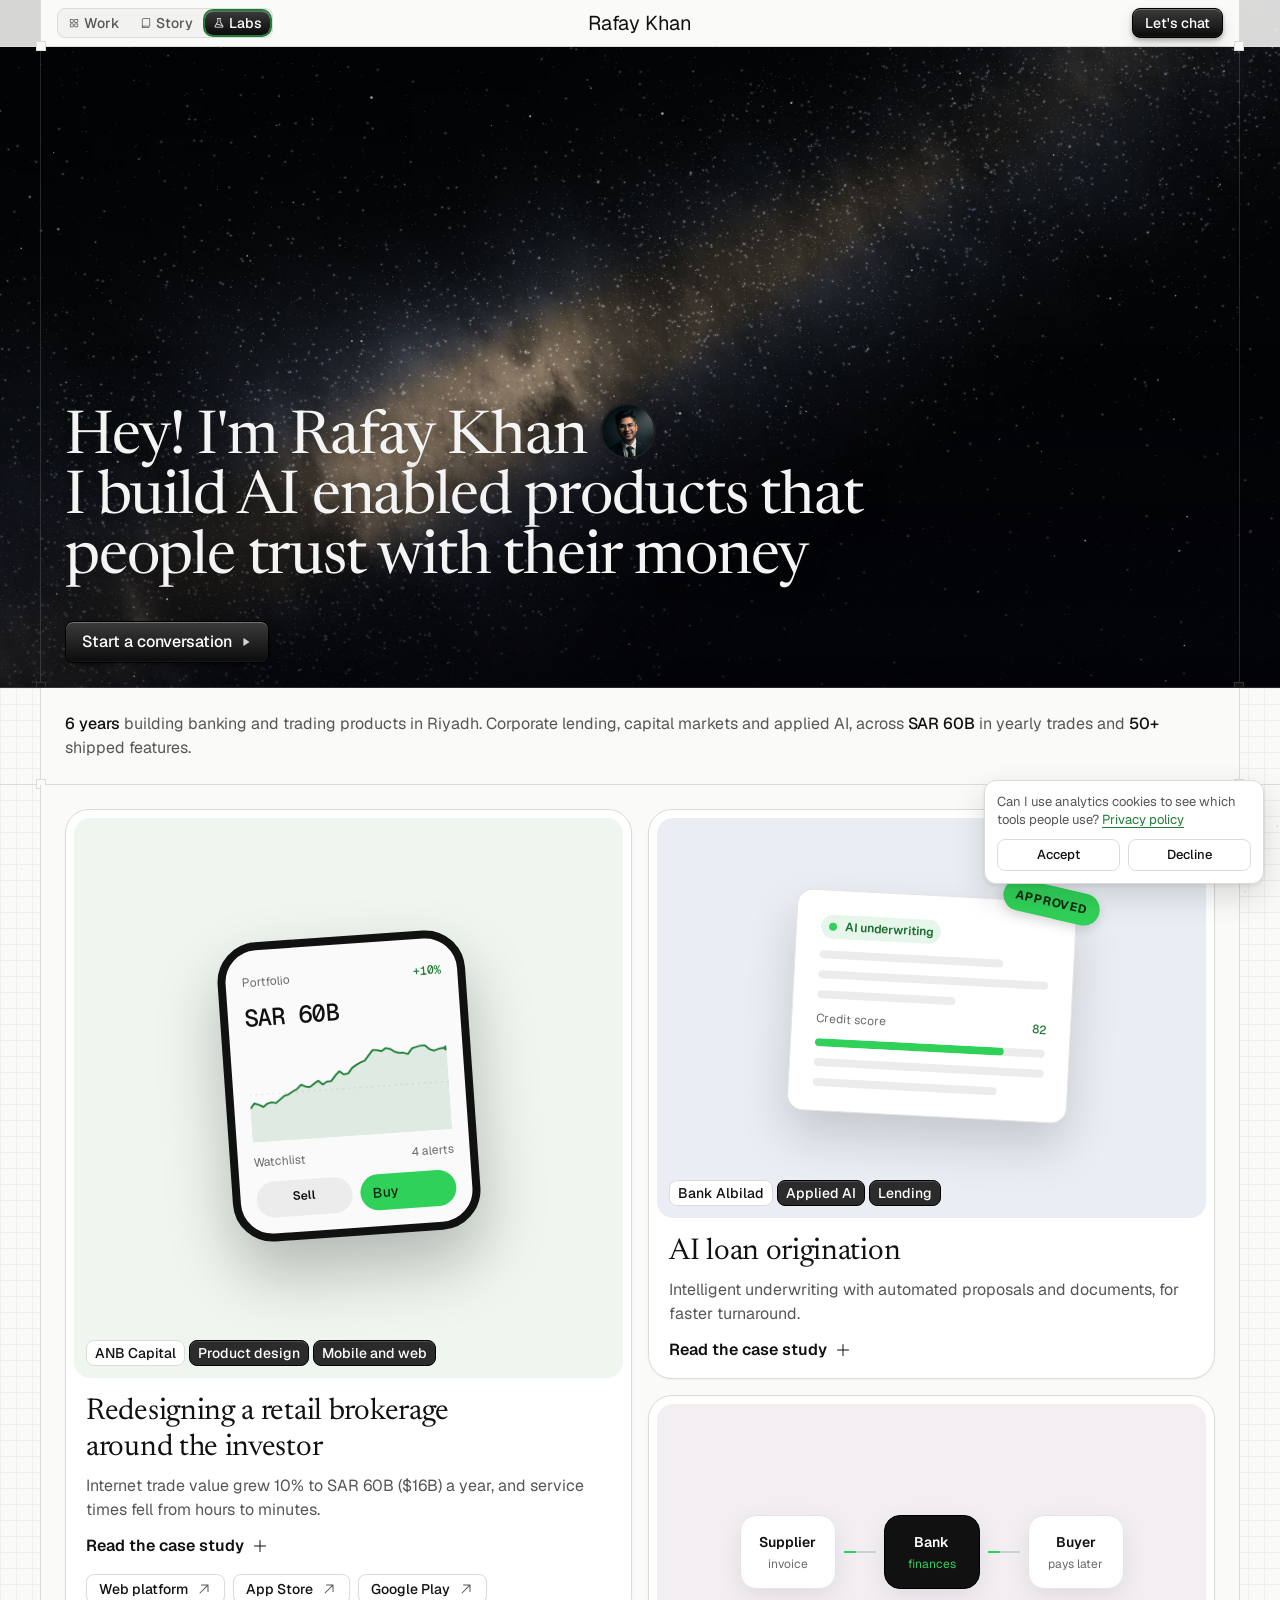
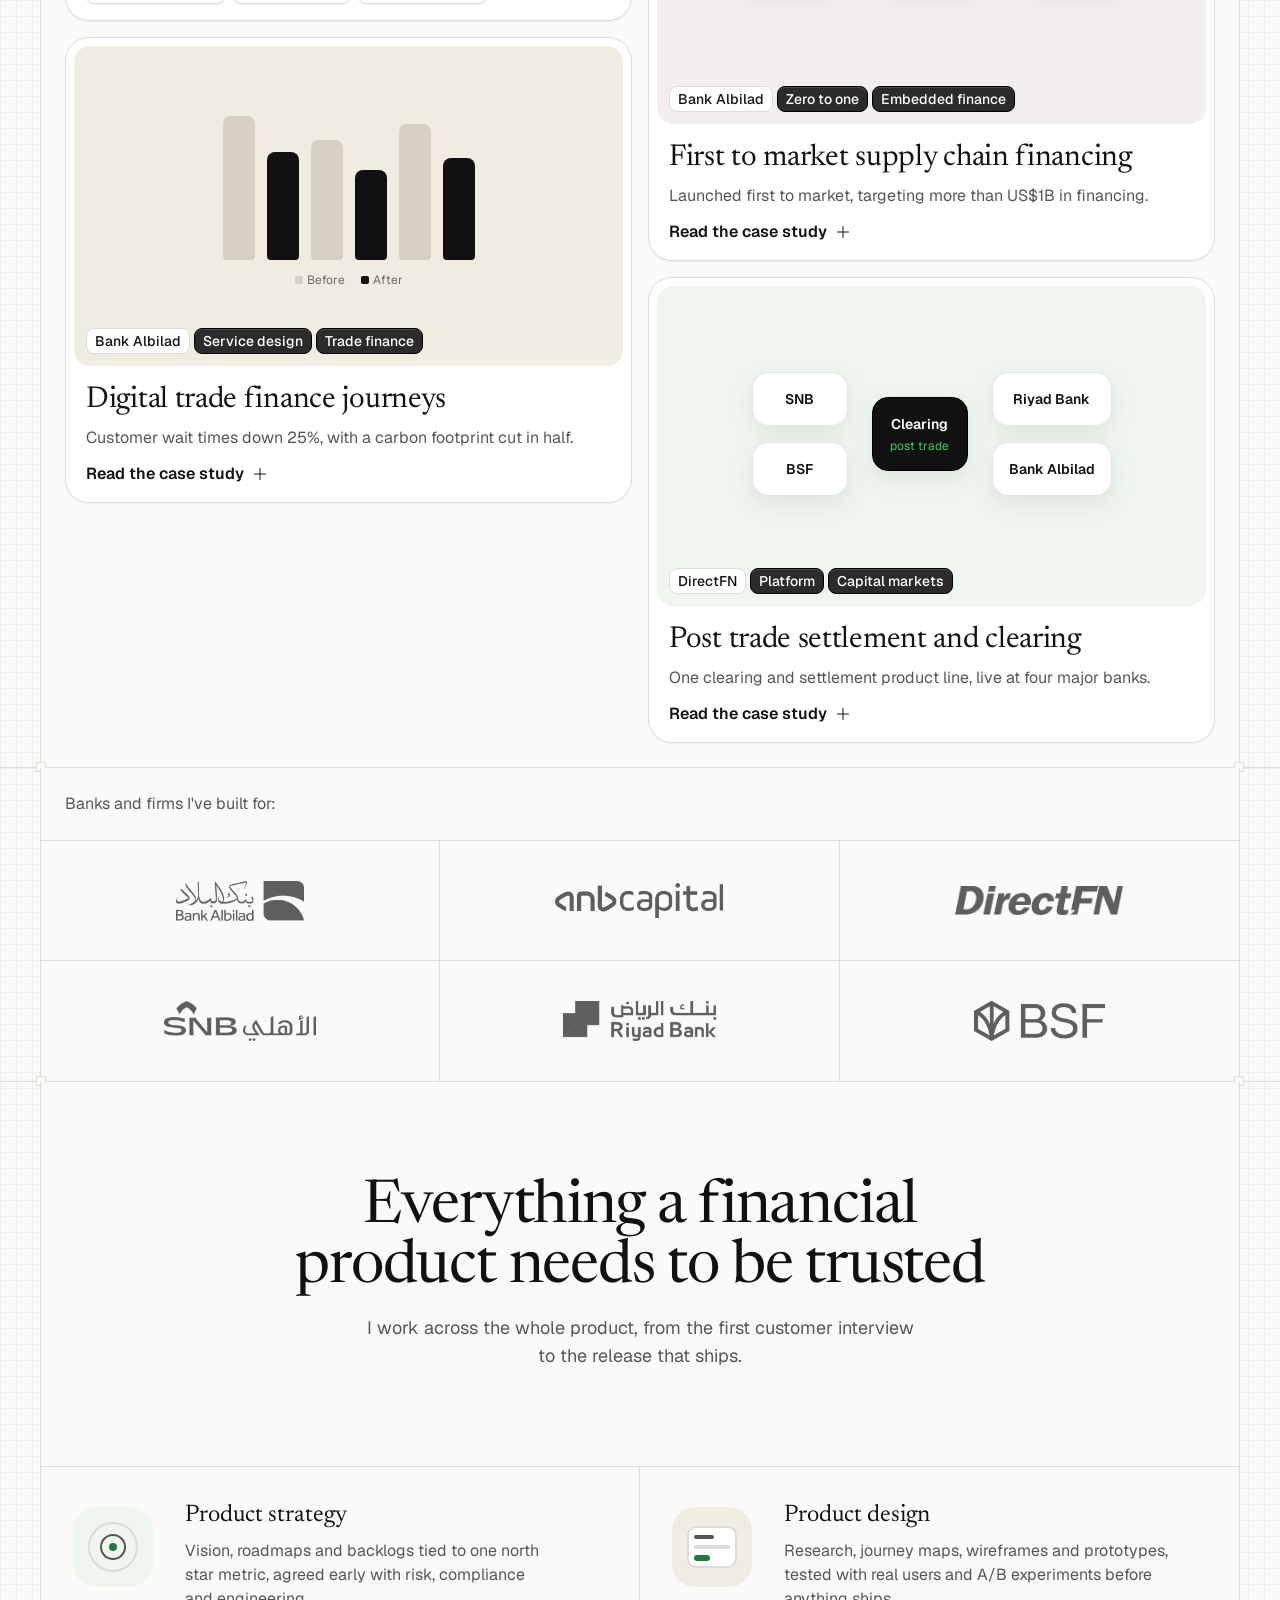
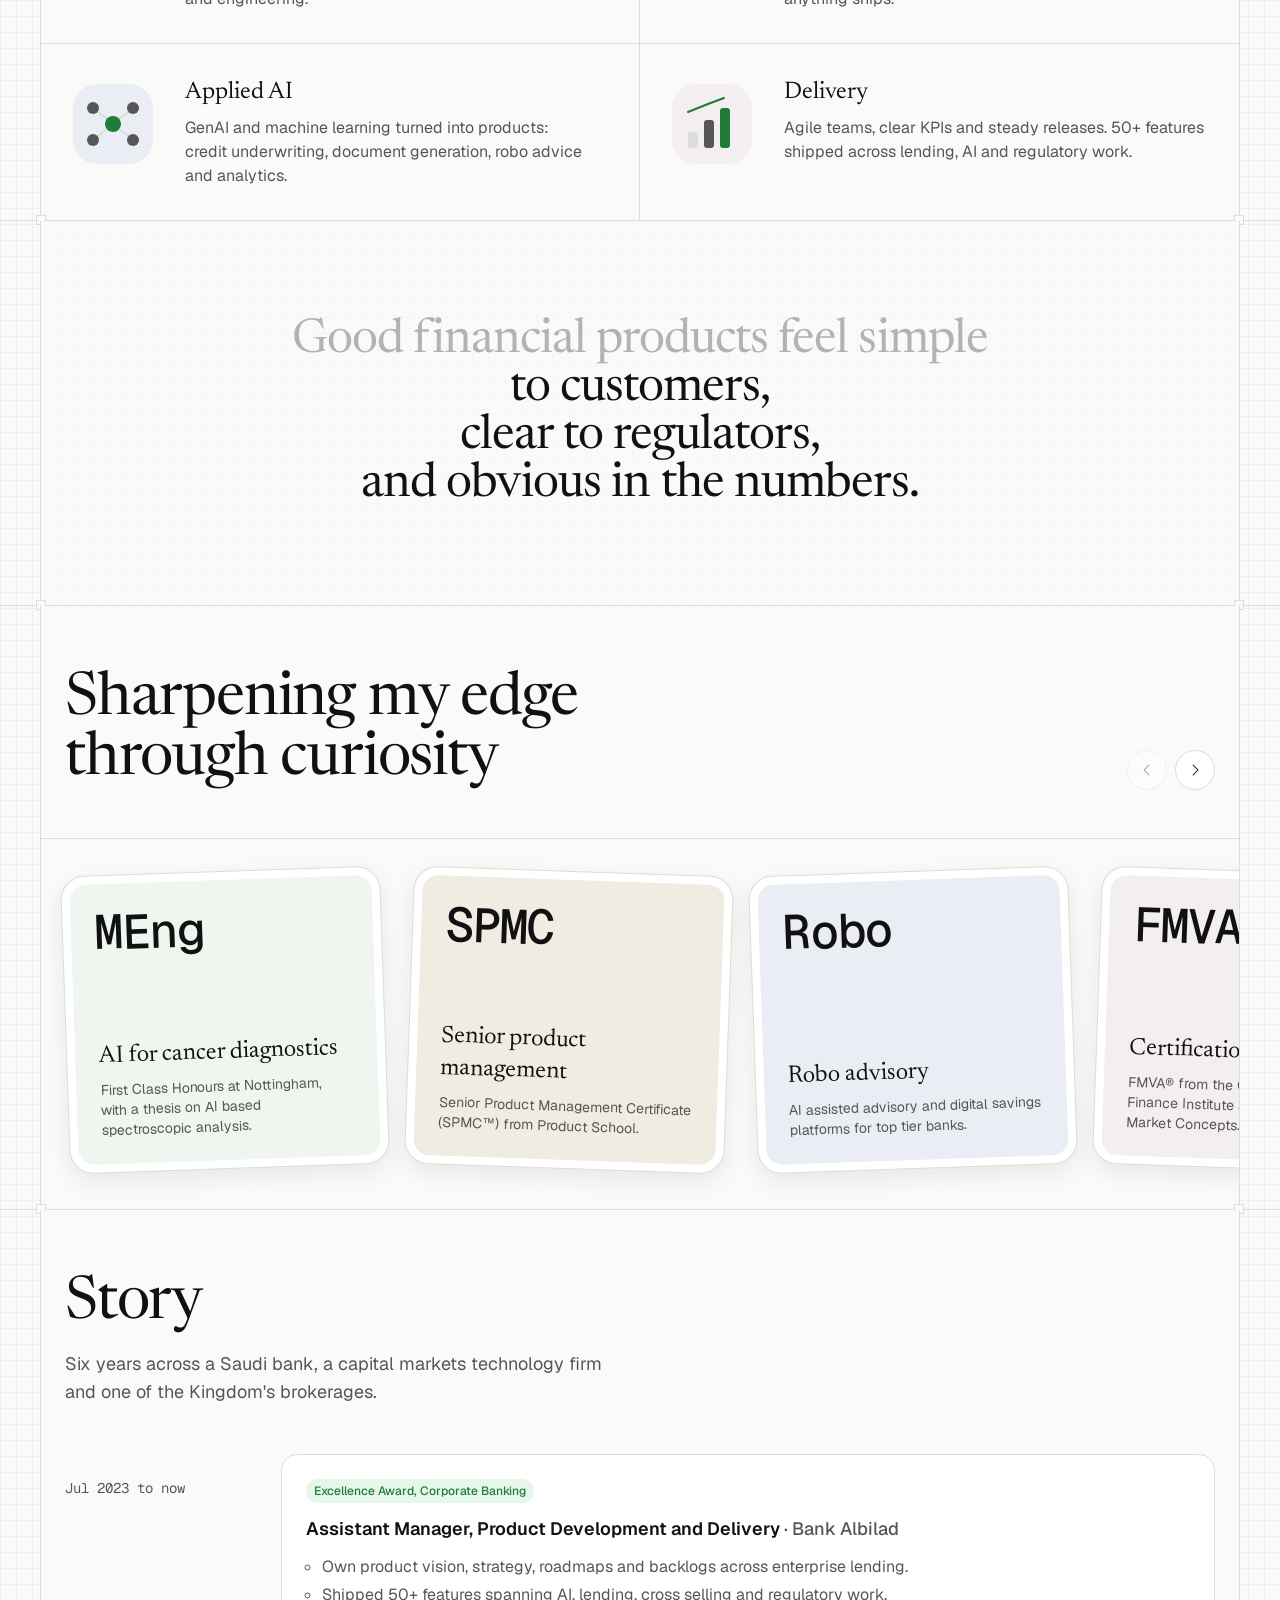
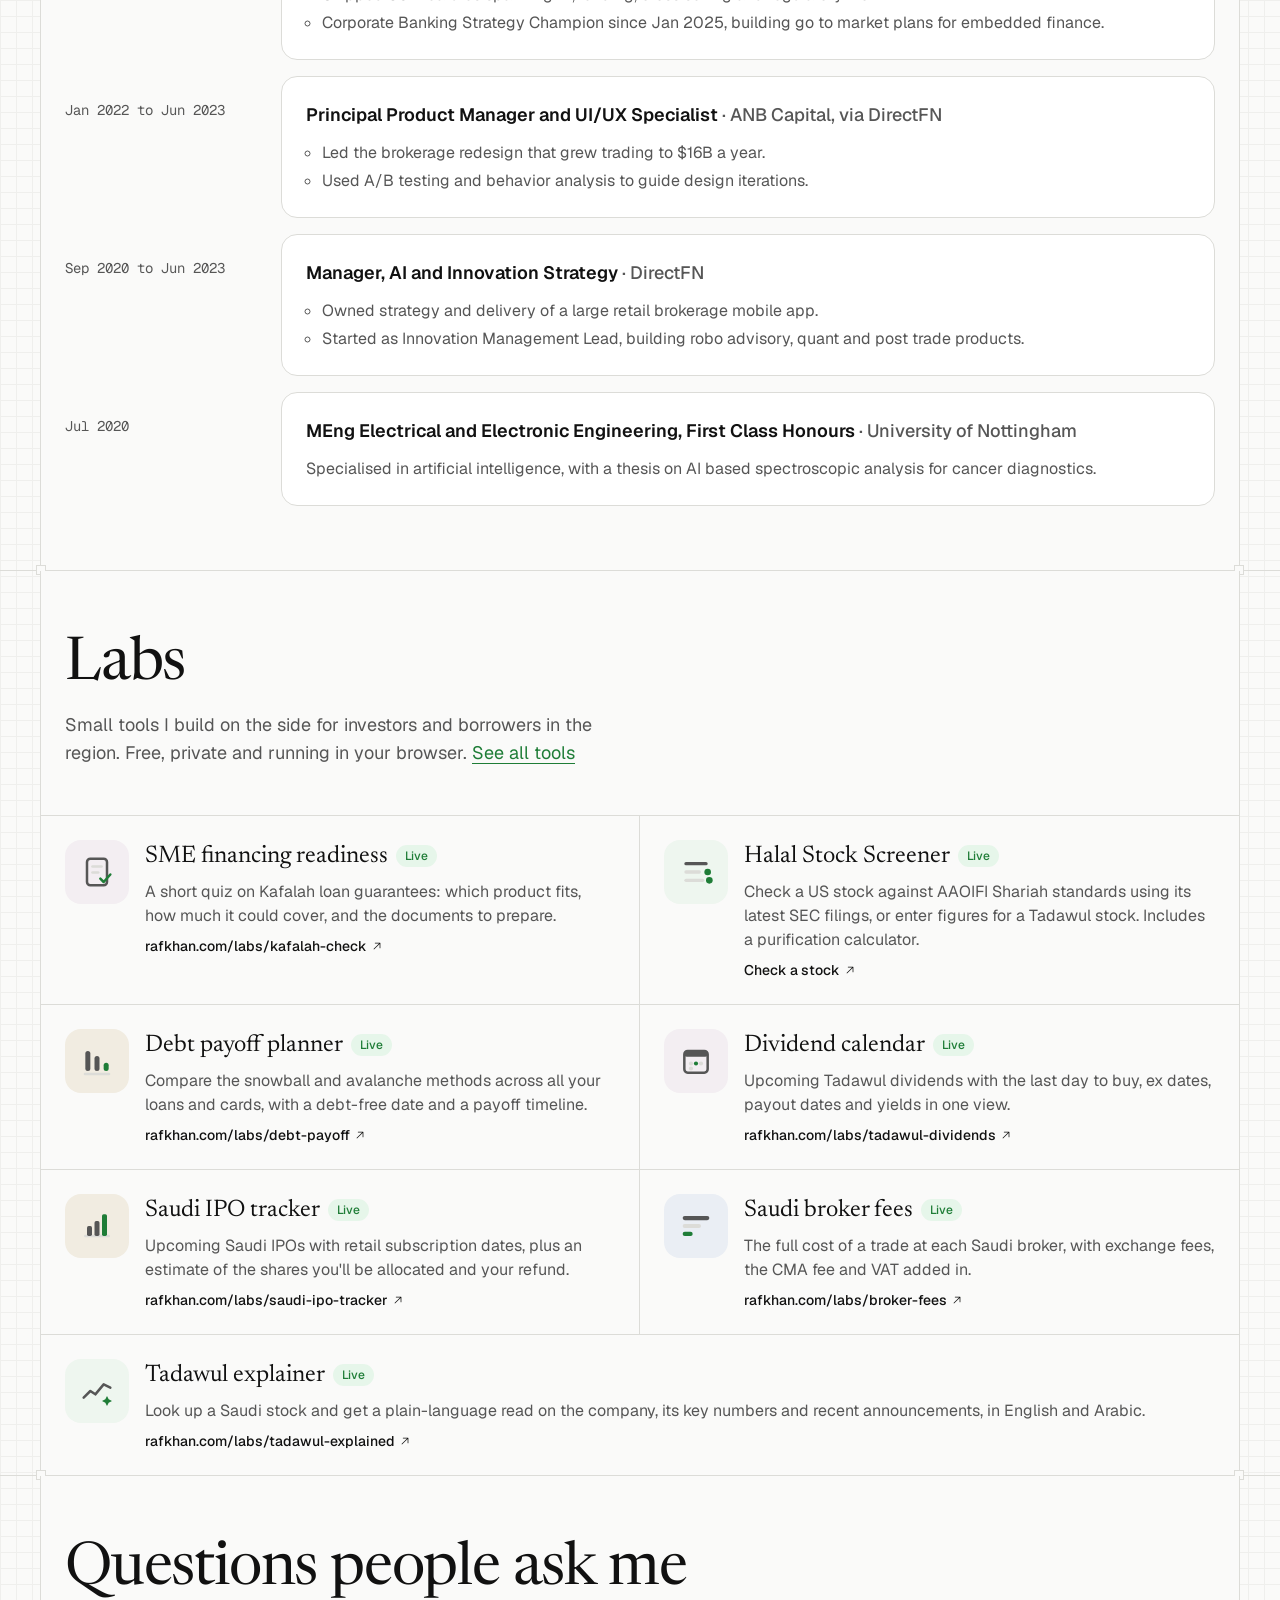
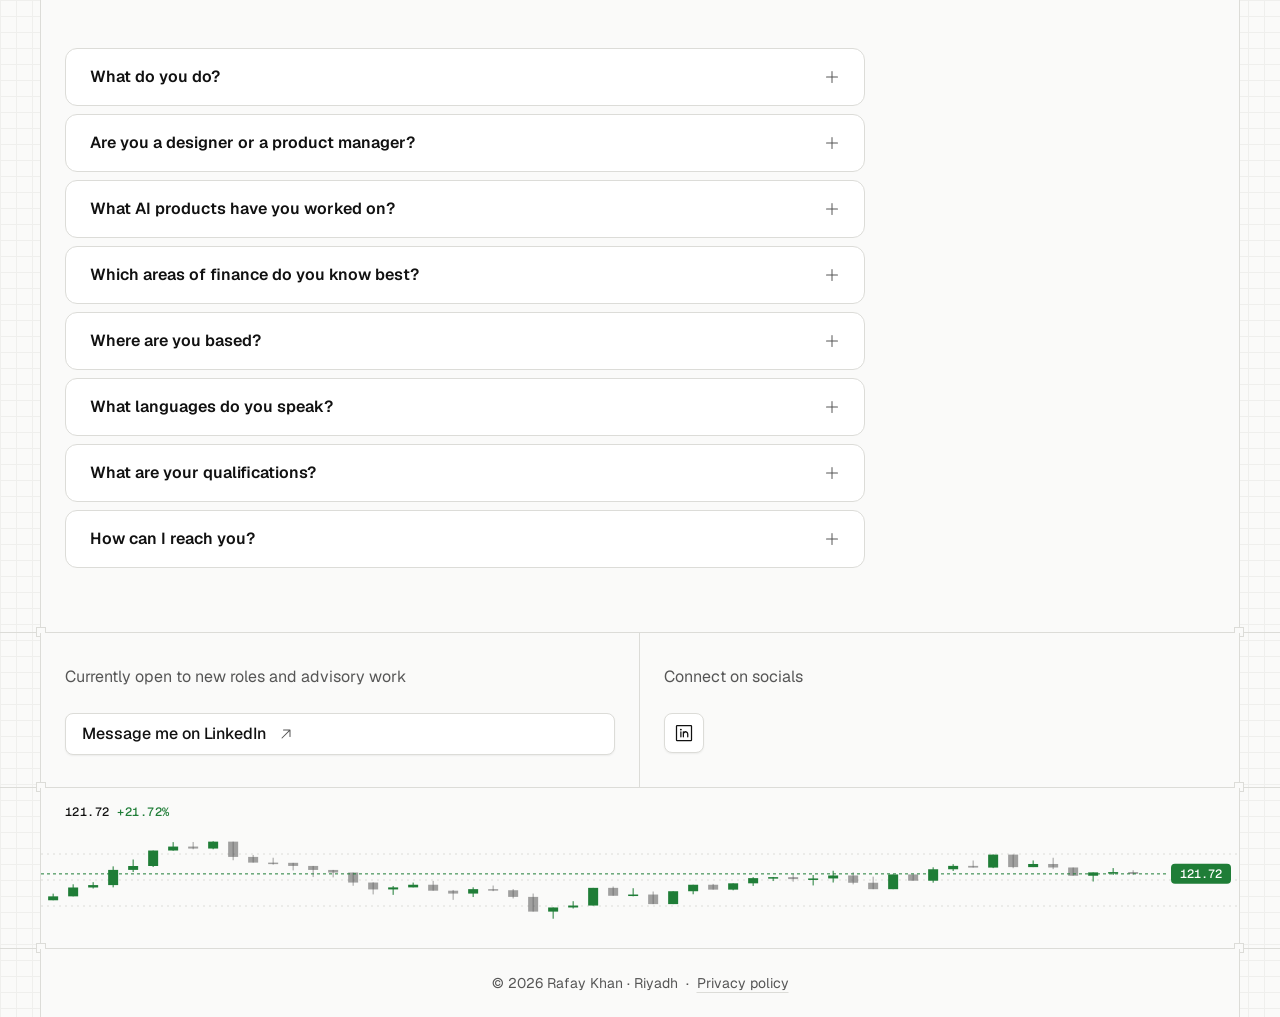
==== index.html @ ad123c24 "Use a Milky Way sky without Earth for the hero Rafay preferred the galaxy on its own. The headline g" ====
<!doctype html>
<html lang="en">
<head>
<meta charset="utf-8">
<meta name="viewport" content="width=device-width, initial-scale=1">
<meta http-equiv="Content-Security-Policy" content="default-src 'self'; script-src 'self' 'unsafe-inline' https://www.googletagmanager.com; style-src 'self' 'unsafe-inline'; font-src 'self'; img-src 'self' data: https://*.google-analytics.com https://*.googletagmanager.com https://*.g.doubleclick.net https://*.google.com; connect-src 'self' https://*.google-analytics.com https://*.analytics.google.com https://*.googletagmanager.com https://*.g.doubleclick.net https://*.google.com; object-src 'none'; base-uri 'self'; form-action 'self'; upgrade-insecure-requests">
<meta name="referrer" content="strict-origin-when-cross-origin">
<title>Rafay Khan · Product design and AI for finance</title>
<link rel="canonical" href="https://rafkhan.com/">
<meta name="description" content="Rafay Khan is a product designer and product manager in Riyadh who designs and ships AI products for banking and capital markets.">
<meta property="og:type" content="website">
<meta property="og:site_name" content="Rafay Khan">
<meta property="og:locale" content="en_US">
<meta property="og:title" content="Rafay Khan · Product design and AI for finance">
<meta property="og:description" content="Product designer and product manager for banking and capital markets. Led the redesign behind SAR 60B ($16B) in yearly trades.">
<meta property="og:url" content="https://rafkhan.com/">
<meta property="og:image" content="https://rafkhan.com/og/home.png">
<meta property="og:image:width" content="1200">
<meta property="og:image:height" content="630">
<meta property="og:image:alt" content="Rafay Khan, product design and AI for finance">
<meta name="twitter:card" content="summary_large_image">
<link rel="preload" href="/fonts/geist-latin.woff2" as="font" type="font/woff2" crossorigin>
<link rel="stylesheet" href="/fonts/fonts.css">
<script type="application/ld+json">
{"@context":"https://schema.org","@graph":[
{"@type":"WebSite","@id":"https://rafkhan.com/#site","name":"Rafay Khan","url":"https://rafkhan.com/","inLanguage":"en","publisher":{"@id":"https://rafkhan.com/#me"}},
{"@type":"Person","@id":"https://rafkhan.com/#me","name":"Rafay Khan","jobTitle":"Product designer and product manager","url":"https://rafkhan.com/","image":"https://rafkhan.com/rafay.jpg","address":{"@type":"PostalAddress","addressLocality":"Riyadh","addressCountry":"SA"},"alumniOf":"University of Nottingham","worksFor":"Bank Albilad","sameAs":["https://www.linkedin.com/in/rafekhan"],"knowsLanguage":["English","Arabic","Urdu"]},
{"@type":"FAQPage","mainEntity":[
{"@type":"Question","name":"What do you do?","acceptedAnswer":{"@type":"Answer","text":"I design and manage digital products for banks and capital market firms, from customer research and journey design through roadmaps, delivery and launch."}},
{"@type":"Question","name":"Are you a designer or a product manager?","acceptedAnswer":{"@type":"Answer","text":"Both. At ANB Capital I was Principal Product Manager and UI/UX Specialist on the same platform. At Bank Albilad I own product vision, roadmaps and backlogs for enterprise lending."}},
{"@type":"Question","name":"What AI products have you worked on?","acceptedAnswer":{"@type":"Answer","text":"AI assisted credit underwriting with automated proposal and document generation at Bank Albilad, and robo advisory and digital savings platforms at DirectFN. My MEng specialised in artificial intelligence."}},
{"@type":"Question","name":"Which areas of finance do you know best?","acceptedAnswer":{"@type":"Answer","text":"Digital brokerage and trading, SME and corporate lending, trade finance, supply chain finance, wealth management and post trade settlement."}},
{"@type":"Question","name":"Where are you based?","acceptedAnswer":{"@type":"Answer","text":"Riyadh, Saudi Arabia."}},
{"@type":"Question","name":"What languages do you speak?","acceptedAnswer":{"@type":"Answer","text":"English, Arabic and Urdu."}},
{"@type":"Question","name":"What are your qualifications?","acceptedAnswer":{"@type":"Answer","text":"An MEng in Electrical and Electronic Engineering with First Class Honours from the University of Nottingham, plus FMVA, SPMC and Bloomberg Market Concepts certifications."}},
{"@type":"Question","name":"How can I reach you?","acceptedAnswer":{"@type":"Answer","text":"Send me a message on LinkedIn at linkedin.com/in/rafekhan."}}
]}]}
</script>
<style>
/* Fallback sized like Geist so text does not reflow when the web font arrives. */
@font-face { font-family: "Geist Fallback"; src: local("Arial"), local("Liberation Sans"), local("Helvetica"); size-adjust: 102.6%; }
/* Layout: drafting board portfolio. Grid paper ground, one framed 1200px column ruled into bands with corner ticks, serif display over a sans body, glossy black controls, image first work cards with pill tags. */
:root {
  --bg: #fafaf9;
  --paper-line: #efefed;
  --paper-in: #f5f5f3;
  --surface: #ffffff;
  --raised: #f2f2f0;
  --ink: #111111;
  --muted: #565656;
  --line: #dcdcd8;
  --accent: #1f7d37;
  --accent-soft: #e6f6ea;
  --glow: rgba(48, 209, 88, 0.42);
  --tint-a: #eef6ef; --tint-b: #f1ece1; --tint-c: #eaeef4; --tint-d: #f3eef2;
  --serif: "Newsreader", "Iowan Old Style", Georgia, serif;
  --font: "Geist", "Geist Fallback", ui-sans-serif, system-ui, "Segoe UI", sans-serif;
  --mono: "Geist Mono", ui-monospace, "SFMono-Regular", Menlo, monospace;
  --ease: cubic-bezier(0.22, 1, 0.36, 1);
  --frame: 1200px;
}
@media (prefers-color-scheme: dark) {
  :root:not([data-theme="light"]) {
    --bg: #131313; --paper-line: #1c1c1c; --paper-in: #171717; --surface: #1f1f1f; --raised: #272727; --ink: #f4f4f4; --muted: #a3a3a3; --line: #313131;
    --accent: #30d158; --accent-soft: #1d2a20; --glow: rgba(48, 209, 88, 0.22);
    --tint-a: #1b231d; --tint-b: #24211b; --tint-c: #1c2027; --tint-d: #241e23; color-scheme: dark;
  }
}
:root[data-theme="dark"] {
  --bg: #131313; --paper-line: #1c1c1c; --paper-in: #171717; --surface: #1f1f1f; --raised: #272727; --ink: #f4f4f4; --muted: #a3a3a3; --line: #313131;
  --accent: #30d158; --accent-soft: #1d2a20; --glow: rgba(48, 209, 88, 0.22);
  --tint-a: #1b231d; --tint-b: #24211b; --tint-c: #1c2027; --tint-d: #241e23; color-scheme: dark;
}
* { box-sizing: border-box; }
.vh { position: absolute; width: 1px; height: 1px; margin: -1px; padding: 0; overflow: hidden; clip: rect(0 0 0 0); white-space: nowrap; border: 0; }
html { scroll-padding-top: 64px; }
body { background-color: var(--bg); background-image: linear-gradient(var(--paper-line) 1px, transparent 1px), linear-gradient(90deg, var(--paper-line) 1px, transparent 1px); background-size: 16px 16px;
  color: var(--ink); font: 400 16px/24px var(--font); -webkit-font-smoothing: antialiased; }
body::before { content: ""; position: fixed; inset: 0 0 auto; height: env(safe-area-inset-top, 0px); z-index: 30; background: var(--bg); }
h1, h2, h3 { text-wrap: balance; }
p, li, dd { text-wrap: pretty; }
a { color: var(--accent); text-underline-offset: 4px; }
:focus-visible { outline: 2px solid var(--accent); outline-offset: 2px; border-radius: 8px; }
.skip { position: absolute; left: 16px; top: 16px; z-index: 50; padding: 8px 12px; border-radius: 8px; background: var(--ink); color: var(--bg); font-weight: 600; transform: translateY(-200%); }
.skip:focus { transform: none; }
.ico { width: 16px; height: 16px; flex: none; }
#space { position: fixed; inset: 0; width: 100%; height: 100%; z-index: 0; pointer-events: none; }
main, footer, .bar { position: relative; z-index: 1; }
html.lenis, html.lenis body { height: auto; }
.lenis.lenis-smooth { scroll-behavior: auto !important; }

/* the framed column: every band is ruled full width, the column has side rules and corner ticks */
.band { border-bottom: 1px solid var(--line); }
.col { max-width: var(--frame); margin: 0 auto; border-left: 1px solid var(--line); border-right: 1px solid var(--line); position: relative; z-index: 1; background-color: var(--bg); }
.paper { background-image: linear-gradient(var(--paper-in) 1px, transparent 1px), linear-gradient(90deg, var(--paper-in) 1px, transparent 1px); background-size: 16px 16px; }
.hero .col { background-color: transparent; }
.band > .col::before, .band > .col::after { content: ""; position: absolute; bottom: -5px; width: 8px; height: 8px; border: 1px solid var(--line); background: var(--bg); z-index: 2; }
.band > .col::before { left: -5px; } .band > .col::after { right: -5px; }
.pad { padding: 24px; }
@media (max-width: 1232px) { .col { margin: 0 16px; } }
@media (max-width: 480px) { .col { margin: 0 8px; } .pad { padding: 16px; } }

/* glossy controls */
.gloss { display: inline-flex; align-items: center; gap: 8px; padding: 8px 16px; border-radius: 8px; font: 500 16px/24px var(--font); color: #ffffff; text-decoration: none; cursor: pointer;
  background: linear-gradient(#3b3b3b, #0b0b0b); border: 1px solid #000000;
  box-shadow: inset 0 1px 0 rgba(255,255,255,0.28), inset 0 -1px 0 rgba(255,255,255,0.06), 0 2px 4px rgba(0,0,0,0.28), 0 8px 16px rgba(0,0,0,0.12);
  transition: transform 300ms var(--ease), box-shadow 300ms var(--ease); }
.gloss:hover { transform: translateY(-2px); box-shadow: inset 0 1px 0 rgba(255,255,255,0.32), 0 4px 8px rgba(0,0,0,0.3), 0 12px 24px rgba(0,0,0,0.16); }
.gloss:active { transform: scale(0.98); }
.gloss.sm { padding: 4px 12px; font-size: 14px; line-height: 20px; }
.gloss .ico { width: 12px; height: 12px; opacity: 0.8; }
.chipbtn { display: inline-flex; align-items: center; gap: 12px; padding: 8px 16px; border-radius: 8px; border: 1px solid var(--line); background: var(--surface); color: var(--ink); text-decoration: none; font: 500 16px/24px var(--font);
  box-shadow: 0 1px 2px rgba(0,0,0,0.06); transition: transform 300ms var(--ease), border-color 300ms var(--ease); }
.chipbtn:hover { transform: translateY(-2px); border-color: var(--muted); }
.chipbtn .ico { color: var(--muted); }

/* top bar */
.bar { position: sticky; top: env(safe-area-inset-top, 0px); z-index: 20; background: color-mix(in srgb, var(--bg) 86%, transparent); backdrop-filter: blur(12px); -webkit-backdrop-filter: blur(12px); }
.bar .col { display: grid; grid-template-columns: 1fr auto 1fr; align-items: center; gap: 16px; padding: 8px 16px; }
.seg { display: inline-flex; gap: 4px; padding: 2px; border-radius: 8px; border: 1px solid var(--line); background: var(--raised); justify-self: start; }
.seg a { display: inline-flex; align-items: center; gap: 4px; padding: 2px 8px; border-radius: 8px; font: 500 14px/20px var(--font); color: var(--muted); text-decoration: none; transition: color 300ms var(--ease); }
.seg a:hover { color: var(--ink); }
.seg a[aria-current="true"] { color: #ffffff; background: linear-gradient(#3b3b3b, #0b0b0b); box-shadow: 0 0 0 2px var(--accent), inset 0 1px 0 rgba(255,255,255,0.25); }
.seg .ico { width: 12px; height: 12px; }
.brand { font: 400 20px/28px var(--font); color: var(--ink); text-decoration: none; letter-spacing: -0.01em; white-space: nowrap; }
.bar .gloss { justify-self: end; }
@media (max-width: 480px) { .seg .ico { display: none; } .seg a { padding: 2px 6px; } .bar .brand { display: none; } .bar .col { grid-template-columns: 1fr auto; } }
@media (max-width: 560px) { .brand { font-size: 16px; line-height: 24px; } .bar .col { gap: 8px; padding: 8px; } }

/* hero */
.hero { overflow: hidden; }
.hero .col { min-height: 640px; display: flex; flex-direction: column; justify-content: flex-end; gap: 32px; padding: 24px 24px 24px; }
/* space hero: a Milky Way night sky behind the hero in both themes; the sparkling stars sit over it */
.sky { position: absolute; top: 0; left: 0; right: 0; height: var(--sky-h, 720px); z-index: 0; pointer-events: none; overflow: hidden; background: #03040a; }
.sky .layer { position: absolute; inset: 0; will-change: transform; }
.sky .img { position: absolute; inset: 0; width: 100%; height: 100%; max-width: none; object-fit: cover; object-position: center; }
.sky::after { content: ""; position: absolute; left: 0; right: 0; bottom: 0; height: 50%; background: linear-gradient(rgba(3,4,10,0), rgba(3,4,10,0.55)); }
.hero { --ink: #f4f4f4; --muted: #a3a3a3; --line: rgba(255,255,255,0.14); --surface: #1f1f1f; --bg: #131313; color-scheme: dark; }
.hello { margin: 0; max-width: 820px; text-shadow: 0 2px 24px rgba(0,0,0,0.55); font: 400 60px/1 var(--serif); letter-spacing: -0.02em; color: var(--ink); position: relative; }
.hello img { display: inline-block; width: 56px; height: 56px; border-radius: 9999px; object-fit: cover; vertical-align: -6px; border: 2px solid var(--surface); box-shadow: 0 2px 8px rgba(0,0,0,0.2); transform: rotate(-6deg); transition: transform 500ms var(--ease); }
.hello img:hover { transform: rotate(0deg) scale(1.1); }
.hero .gloss { align-self: flex-start; position: relative; }
@media (max-width: 860px) { .hero .col { min-height: 560px; } .hello { font-size: 48px; } .hello img { width: 44px; height: 44px; } }
.cred { margin: 0; color: var(--muted); }
.cred b { color: var(--ink); font-weight: 500; }

/* work: two column masonry of framed cards */
.masonry { display: grid; grid-template-columns: repeat(2, minmax(0, 1fr)); gap: 16px; align-items: start; }
.stack { display: grid; gap: 16px; min-width: 0; }
@media (max-width: 860px) { .masonry { grid-template-columns: minmax(0, 1fr); } }
.wcard { border: 1px solid var(--line); border-radius: 24px; background: var(--surface); padding: 8px; box-shadow: 0 1px 2px rgba(0,0,0,0.05); transition: transform 500ms var(--ease), box-shadow 500ms var(--ease); min-width: 0; }
.wcard:hover { transform: translateY(-4px); box-shadow: 0 16px 32px rgba(0,0,0,0.08); }
.shot { position: relative; border-radius: 16px; overflow: hidden; display: grid; place-items: center; padding: 48px 24px 72px; }
.shot.tall { min-height: 560px; } .shot.mid { min-height: 400px; } .shot.short { min-height: 320px; }
.ta { background: var(--tint-a); } .tb { background: var(--tint-b); } .tc { background: var(--tint-c); } .td { background: var(--tint-d); }
.tags { position: absolute; left: 12px; bottom: 12px; display: flex; flex-wrap: wrap; gap: 4px; }
.tags span { font: 500 14px/20px var(--font); padding: 2px 8px; border-radius: 8px; background: #2b2b2b; color: #ffffff; border: 1px solid #000000; box-shadow: inset 0 1px 0 rgba(255,255,255,0.15); }
.tags .t1 { background: #ffffff; color: #111111; border-color: var(--line); }
.cap { padding: 16px 12px 8px; display: grid; gap: 8px; }
.cap h3 { margin: 0; font: 400 30px/36px var(--serif); letter-spacing: -0.01em; }
.cap p { margin: 0; color: var(--muted); }
.cap details summary { list-style: none; cursor: pointer; display: inline-flex; align-items: center; gap: 8px; font-weight: 600; color: var(--ink); padding-top: 4px; }
.cap details summary::-webkit-details-marker { display: none; }
.cap details summary .ico { transition: transform 500ms var(--ease); }
.cap details[open] summary .ico { transform: rotate(45deg); }
.cs { margin: 16px 0 0; display: grid; grid-template-columns: 96px minmax(0, 1fr); gap: 8px 16px; }
.cs dt { font: 500 14px/24px var(--font); color: var(--muted); }
.cs dd { margin: 0; }
@media (max-width: 480px) { .cs { grid-template-columns: minmax(0, 1fr); gap: 0; } .cs dd { margin-bottom: 12px; } }
.links { display: flex; flex-wrap: wrap; gap: 8px; padding-top: 8px; }
.links .chipbtn { font-size: 14px; line-height: 20px; padding: 4px 12px; gap: 8px; }

/* mockups */
.m-phone { width: 248px; max-width: 100%; border-radius: 40px; border: 8px solid #111111; background: #fafafa; color: #111111; padding: 24px 16px 16px; display: grid; gap: 12px; box-shadow: 0 32px 64px rgba(0,0,0,0.25); transform: rotate(-4deg); }
.m-row { display: flex; justify-content: space-between; align-items: center; gap: 8px; font-size: 12px; line-height: 16px; color: #6b6b6b; }
.m-big { font: 500 24px/32px var(--mono); letter-spacing: -0.02em; }
.m-up { color: #1f7d37; font: 500 12px/16px var(--mono); }
.m-phone canvas { display: block; width: 100%; height: 96px; }
.m-pills { display: grid; grid-template-columns: 1fr 1fr; gap: 8px; }
.m-pill { border-radius: 9999px; padding: 8px 12px; text-align: center; font: 600 12px/16px var(--font); background: #ececec; }
.m-pill.go { background: #30d158; color: #0b2b14; }
.m-doc { width: 280px; max-width: 100%; border-radius: 16px; background: #ffffff; color: #111111; border: 1px solid #e4e4e4; padding: 24px; display: grid; gap: 12px; position: relative; box-shadow: 0 24px 48px rgba(0,0,0,0.16); transform: rotate(3deg); }
.m-line { height: 8px; border-radius: 4px; background: #ececec; } .m-line.s { width: 60%; } .m-line.m { width: 80%; }
.m-ai { display: inline-flex; align-items: center; gap: 8px; justify-self: start; font: 600 12px/16px var(--font); color: #1b6e31; background: #e6f6ea; border-radius: 9999px; padding: 4px 8px; }
.m-ai i { width: 8px; height: 8px; border-radius: 9999px; background: #30d158; animation: pulse 1600ms var(--ease) infinite; }
.m-bar { height: 8px; border-radius: 4px; background: #ececec; overflow: hidden; }
.m-bar span { display: block; height: 100%; width: 82%; background: #30d158; border-radius: 4px; transform-origin: left; animation: fill 2400ms var(--ease) infinite; }
.m-stamp { position: absolute; right: -24px; top: -16px; font: 700 12px/16px var(--font); letter-spacing: 0.08em; text-transform: uppercase; color: #0b2b14; background: #30d158; padding: 8px 12px; border-radius: 9999px; transform: rotate(10deg); box-shadow: 0 4px 12px rgba(0,0,0,0.15); }
@keyframes pulse { 0%, 100% { opacity: 1; } 50% { opacity: 0.3; } }
@keyframes fill { 0% { transform: scaleX(0); } 60%, 100% { transform: scaleX(1); } }
.m-flow { display: flex; align-items: center; gap: 8px; flex-wrap: wrap; justify-content: center; }
.m-node { border-radius: 16px; background: #ffffff; color: #111111; border: 1px solid #e4e4e4; padding: 16px; display: grid; gap: 4px; min-width: 96px; text-align: center; box-shadow: 0 8px 24px rgba(0,0,0,0.08); }
.m-node b { font: 600 14px/20px var(--font); } .m-node span { font-size: 12px; line-height: 16px; color: #6b6b6b; }
.m-node.hub { background: #111111; color: #ffffff; border-color: #000000; } .m-node.hub span { color: #30d158; }
.m-arrow { width: 32px; height: 2px; background: #cfcfcf; position: relative; overflow: hidden; }
.m-arrow::after { content: ""; position: absolute; inset: 0; width: 12px; background: #30d158; animation: travel 1800ms var(--ease) infinite; }
@keyframes travel { from { transform: translateX(-12px); } to { transform: translateX(32px); } }
.m-bars { display: flex; align-items: flex-end; gap: 12px; height: 160px; }
.m-bars div { width: 32px; border-radius: 8px 8px 4px 4px; background: #d6d1c4; }
.m-bars div.a { background: #111111; }
.m-legend { display: flex; gap: 16px; font-size: 12px; line-height: 16px; color: #6b6b6b; margin-top: 12px; justify-content: center; }
.m-legend i { display: inline-block; width: 8px; height: 8px; border-radius: 2px; margin-right: 4px; background: #d6d1c4; } .m-legend i.a { background: #111111; }
.m-hub { display: grid; grid-template-columns: repeat(3, auto); gap: 16px 24px; align-items: center; }
.m-hub .hub { grid-column: 2; grid-row: 1 / 3; }
@media (max-width: 480px) { .m-hub { gap: 8px; } .m-hub .m-node { min-width: 0; padding: 12px 8px; } .m-flow .m-arrow { display: none; } }

/* clients grid */
.label-row { color: var(--muted); }
.logos { display: grid; grid-template-columns: repeat(3, minmax(0, 1fr)); border-top: 1px solid var(--line); list-style: none; margin: 0; padding: 0; }
.logos li { display: flex; align-items: center; justify-content: center; min-height: 120px; padding: 24px; border-right: 1px solid var(--line); border-bottom: 1px solid var(--line); transition: background-color 300ms var(--ease); }
.logos li:hover { background: var(--surface); }
.logos li:nth-child(3n) { border-right: 0; }
.logos li:nth-last-child(-n+3) { border-bottom: 0; }
/* one quiet tone for every mark, brand colour on hover */
.logos img { display: block; width: auto; height: 40px; max-width: 168px; object-fit: contain; filter: grayscale(1) brightness(0); opacity: 0.62; transition: filter 500ms var(--ease), opacity 500ms var(--ease); }
.logos li:hover img { filter: none; opacity: 1; }
@media (prefers-color-scheme: dark) { :root:not([data-theme="light"]) .logos img { filter: grayscale(1) brightness(0) invert(1); opacity: 0.7; } :root:not([data-theme="light"]) .logos li:hover img { filter: grayscale(1) brightness(0) invert(1); opacity: 1; } }
:root[data-theme="dark"] .logos img { filter: grayscale(1) brightness(0) invert(1); opacity: 0.7; } :root[data-theme="dark"] .logos li:hover img { filter: grayscale(1) brightness(0) invert(1); opacity: 1; }
@media (max-width: 640px) { .logos { grid-template-columns: repeat(2, minmax(0, 1fr)); } .logos li { min-height: 88px; padding: 16px; } .logos img { height: 28px; max-width: 128px; }
  .logos li:nth-child(3n) { border-right: 1px solid var(--line); } .logos li:nth-child(2n) { border-right: 0; } .logos li:nth-last-child(-n+3) { border-bottom: 1px solid var(--line); } .logos li:nth-last-child(-n+2) { border-bottom: 0; } }

/* big serif section heads */
.head { padding: 96px 24px; text-align: center; }
.head.left { text-align: left; padding: 64px 24px 48px; }
.head h2 { margin: 0 auto; max-width: 760px; font: 400 60px/1 var(--serif); letter-spacing: -0.02em; }
.head.left h2 { margin: 0; }
.head p { margin: 16px auto 0; max-width: 560px; color: var(--muted); font-size: 18px; line-height: 28px; }
.head.left p { margin-left: 0; }
@media (max-width: 860px) { .head { padding: 64px 16px; } .head h2 { font-size: 48px; } }

/* services cells */
.cells { display: grid; grid-template-columns: repeat(2, minmax(0, 1fr)); border-top: 1px solid var(--line); }
.cell { padding: 32px 24px; display: grid; grid-template-columns: 96px minmax(0, 1fr); gap: 24px; align-items: start; border-right: 1px solid var(--line); border-bottom: 1px solid var(--line); }
.cell:nth-child(2n) { border-right: 0; }
.cell:nth-last-child(-n+2) { border-bottom: 0; }
.cell svg { width: 96px; height: 96px; display: block; }
.cell h3 { margin: 0 0 8px; font: 400 24px/32px var(--serif); }
.cell p { margin: 0; color: var(--muted); }
@media (max-width: 760px) { .cells { grid-template-columns: minmax(0, 1fr); } .cell { border-right: 0; } .cell:nth-last-child(-n+2) { border-bottom: 1px solid var(--line); } .cell:last-child { border-bottom: 0; } }
@media (max-width: 480px) { .cell { grid-template-columns: minmax(0, 1fr); } .cell svg { width: 64px; height: 64px; } }

/* tagline reveal */
.tagline { padding: 96px 24px; text-align: center; }
.tagline p { margin: 0 auto; max-width: 760px; font: 400 48px/1 var(--serif); letter-spacing: -0.02em; }
.tagline .l { display: block; }
.tagline .w { transition: opacity 500ms var(--ease); }
.tagline.armed .w { opacity: 0.3; }
.tagline.armed .w.on { opacity: 1; }
@media (max-width: 860px) { .tagline { padding: 64px 16px; } .tagline p { font-size: 36px; line-height: 40px; } .tagline .l { display: inline; } }

/* curiosity strip: tilted cards that run past the frame */
.strip { display: flex; gap: 24px; overflow-x: auto; padding: 32px 24px 40px; scroll-snap-type: x mandatory; scroll-padding: 0 24px; scrollbar-width: thin; scrollbar-color: var(--line) transparent; border-top: 1px solid var(--line); cursor: grab; overscroll-behavior-x: contain; }
.strip.drag { cursor: grabbing; scroll-snap-type: none; user-select: none; }
.strip::-webkit-scrollbar { height: 6px; } .strip::-webkit-scrollbar-thumb { background: var(--line); border-radius: 9999px; }
.sh { display: flex; flex-wrap: wrap; align-items: flex-end; justify-content: space-between; gap: 16px; }
.arrows { display: flex; gap: 8px; }
.arr { width: 40px; height: 40px; display: grid; place-items: center; border-radius: 9999px; border: 1px solid var(--line); background: var(--surface); color: var(--ink); cursor: pointer; transition: transform 300ms var(--ease), opacity 300ms var(--ease); }
.arr:hover { transform: translateY(-2px); } .arr:disabled { opacity: 0.4; cursor: default; transform: none; }
@media (hover: none) { .arrows { display: none; } }
.pc { flex: 0 0 320px; scroll-snap-align: start; border: 1px solid var(--line); border-radius: 24px; background: var(--surface); padding: 8px; box-shadow: 0 8px 24px rgba(0,0,0,0.08); transition: transform 500ms var(--ease); }
.pc:nth-child(odd) { transform: rotate(-2deg); } .pc:nth-child(even) { transform: rotate(2deg); }
.pc:hover { transform: rotate(0deg) translateY(-8px); }
.pc .face { border-radius: 16px; padding: 24px; min-height: 280px; display: flex; flex-direction: column; gap: 8px; }
.pc .big { font: 500 48px/1 var(--mono); letter-spacing: -0.04em; margin-bottom: auto; }
.pc h3 { margin: 0; font: 400 24px/32px var(--serif); }
.pc p { margin: 0; font-size: 14px; line-height: 20px; color: var(--muted); }
@media (max-width: 480px) { .pc { flex-basis: 256px; } }

/* labs: side projects, live ones link out */
.labs { display: grid; grid-template-columns: repeat(2, minmax(0, 1fr)); border-top: 1px solid var(--line); }
.lab { display: flex; gap: 16px; padding: 24px; color: inherit; text-decoration: none; border-bottom: 1px solid var(--line); transition: background-color 300ms var(--ease); }
.lab:nth-child(odd) { border-right: 1px solid var(--line); }
.lab:last-child:nth-child(odd) { grid-column: 1 / -1; border-right: 0; }
.labs > :nth-last-child(-n+2):not(:last-child:nth-child(odd)):nth-child(odd), .labs > :last-child { border-bottom: 0; }
a.lab:hover { background-color: var(--raised); }
a.lab:hover .go .ico { transform: translate(2px, -2px); }
.li { flex: none; width: 64px; height: 64px; border-radius: 16px; display: grid; place-items: center; }
.li svg { width: 40px; height: 40px; }
.li.ta { background: var(--tint-a); } .li.tb { background: var(--tint-b); } .li.tc { background: var(--tint-c); } .li.td { background: var(--tint-d); }
.lt { display: grid; gap: 8px; align-content: start; min-width: 0; }
.lh { display: flex; flex-wrap: wrap; align-items: center; gap: 8px; }
.lab h3 { margin: 0; font: 400 24px/32px var(--serif); }
.lab p { margin: 0; color: var(--muted); }
.st { font: 500 12px/16px var(--font); padding: 2px 8px; border-radius: 9999px; border: 1px solid var(--line); color: var(--muted); }
.st.live { border-color: transparent; background: var(--accent-soft); color: var(--accent); }
.go { display: inline-flex; align-items: center; gap: 4px; font: 500 14px/20px var(--font); color: var(--ink); }
.go .ico { width: 12px; height: 12px; transition: transform 300ms var(--ease); }
@media (max-width: 760px) { .labs { grid-template-columns: minmax(0, 1fr); } .lab, .lab:nth-child(odd) { border-right: 0; border-bottom: 1px solid var(--line); } .labs > :last-child { border-bottom: 0; } .lab { padding: 16px; } .li { width: 48px; height: 48px; border-radius: 12px; } .li svg { width: 32px; height: 32px; } }

/* story and faq inside the frame */
.inner { padding: 48px 24px 64px; }
@media (max-width: 480px) { .inner { padding: 32px 16px 48px; } }
.timeline { list-style: none; margin: 0; padding: 0; display: grid; gap: 16px; }
.timeline > li { display: grid; grid-template-columns: 192px minmax(0, 1fr); gap: 24px; }
@media (max-width: 640px) { .timeline > li { grid-template-columns: minmax(0, 1fr); gap: 8px; } }
.when { font: 400 14px/20px var(--mono); color: var(--muted); padding-top: 24px; }
@media (max-width: 640px) { .when { padding-top: 0; } }
.card { background: var(--surface); border: 1px solid var(--line); border-radius: 16px; padding: 24px; display: flex; flex-direction: column; gap: 12px; min-width: 0; }
.card h3 { margin: 0; font: 600 18px/28px var(--font); }
.card p { margin: 0; color: var(--muted); }
.timeline ul { margin: 0; padding-left: 16px; color: var(--muted); display: grid; gap: 4px; }
.timeline .org { color: var(--muted); font-weight: 500; }
.award { align-self: flex-start; font: 500 12px/16px var(--font); color: var(--accent); background: var(--accent-soft); border-radius: 9999px; padding: 4px 8px; }
.faq { display: grid; gap: 8px; max-width: 800px; }
.faq details { background: var(--surface); border: 1px solid var(--line); border-radius: 12px; }
.faq summary { list-style: none; cursor: pointer; display: flex; justify-content: space-between; align-items: center; gap: 16px; padding: 16px 24px; font: 600 16px/24px var(--font); border-radius: 12px; }
.faq summary::-webkit-details-marker { display: none; }
.faq summary .ico { transition: transform 500ms var(--ease); color: var(--muted); }
.faq details[open] summary .ico { transform: rotate(45deg); }
.faq details p { margin: 0; padding: 0 24px 16px; color: var(--muted); max-width: 680px; }

/* contact split */
.split { display: grid; grid-template-columns: repeat(2, minmax(0, 1fr)); }
.split > div { padding: 32px 24px; display: grid; gap: 24px; align-content: start; }
.split > div:first-child { border-right: 1px solid var(--line); }
.split .lbl { color: var(--muted); }
.socials { display: flex; gap: 8px; }
.socials a { width: 40px; height: 40px; display: grid; place-items: center; border-radius: 8px; border: 1px solid var(--line); background: var(--surface); color: var(--ink); box-shadow: 0 1px 2px rgba(0,0,0,0.06); transition: transform 300ms var(--ease); }
.socials a:hover { transform: translateY(-2px); }
.socials svg { width: 20px; height: 20px; }
@media (max-width: 640px) { .split { grid-template-columns: minmax(0, 1fr); } .split > div:first-child { border-right: 0; border-bottom: 1px solid var(--line); } }

/* live candlestick ticker footer */
.tick { position: relative; height: 160px; }
#ticker { display: block; width: 100%; height: 100%; }
.sym { position: absolute; left: 24px; top: 16px; font: 500 12px/16px var(--mono); color: var(--muted); letter-spacing: 0.04em; }
.sym b { color: var(--ink); font-weight: 500; } .sym i { font-style: normal; color: var(--accent); }
.sym i.dn { color: var(--muted); }
.fine .col { display: flex; flex-wrap: wrap; justify-content: center; align-items: center; gap: 8px; padding: 24px; text-align: center; color: var(--muted); font-size: 14px; line-height: 20px; }
.fine a { color: var(--muted); text-decoration: underline; text-decoration-color: var(--line); } .fine a:hover { color: var(--ink); }

.reveal.pending { opacity: 0; transform: translateY(32px); }
.reveal { transition: opacity 700ms var(--ease), transform 700ms var(--ease); }
@media (prefers-reduced-motion: reduce) {
  .reveal.pending { transform: none; }
  .m-ai i, .m-bar span, .m-arrow::after { animation: none; }
  .gloss:hover, .chipbtn:hover, .wcard:hover, .pc:hover { transform: none; }
}
</style>
<script src="/analytics.js" defer></script>
<link rel="icon" href="/favicon.ico" sizes="48x48">
<link rel="icon" href="/icon-192.png" type="image/png" sizes="192x192">
<link rel="apple-touch-icon" href="/apple-touch-icon.png">
</head>
<body style="margin:0">

<a class="skip" href="#main">Skip to content</a>
<div class="sky" aria-hidden="true"><div class="layer"><picture><source media="(max-width: 700px)" type="image/avif" srcset="/img/hero/galaxy-mobile.avif"><source media="(max-width: 700px)" type="image/webp" srcset="/img/hero/galaxy-mobile.webp"><source type="image/avif" srcset="/img/hero/galaxy-1920.avif 1x, /img/hero/galaxy-3840.avif 2x"><img class="img" src="/img/hero/galaxy-2560.webp" alt="" width="3840" height="1920" fetchpriority="high"></picture>
</div></div>
<canvas id="space" aria-hidden="true"></canvas>

<header class="bar band">
  <div class="col">
    <nav class="seg" aria-label="Main"><a href="#work"><svg class="ico" viewBox="0 0 256 256" fill="currentColor" aria-hidden="true"><path d="M104,40H56A16,16,0,0,0,40,56v48a16,16,0,0,0,16,16h48a16,16,0,0,0,16-16V56A16,16,0,0,0,104,40Zm0,64H56V56h48Zm96-64H152a16,16,0,0,0-16,16v48a16,16,0,0,0,16,16h48a16,16,0,0,0,16-16V56A16,16,0,0,0,200,40Zm0,64H152V56h48Zm-96,32H56a16,16,0,0,0-16,16v48a16,16,0,0,0,16,16h48a16,16,0,0,0,16-16V152A16,16,0,0,0,104,136Zm0,64H56V152h48Zm96-64H152a16,16,0,0,0-16,16v48a16,16,0,0,0,16,16h48a16,16,0,0,0,16-16V152A16,16,0,0,0,200,136Zm0,64H152V152h48Z"/></svg>Work</a><a href="#story"><svg class="ico" viewBox="0 0 256 256" fill="currentColor" aria-hidden="true"><path d="M208,24H72A32,32,0,0,0,40,56V224a8,8,0,0,0,8,8H192a8,8,0,0,0,0-16H56a16,16,0,0,1,16-16H208a8,8,0,0,0,8-8V32A8,8,0,0,0,208,24Zm-8,160H72a31.82,31.82,0,0,0-16,4.29V56A16,16,0,0,1,72,40H200Z"/></svg>Story</a><a href="#labs"><svg class="ico" viewBox="0 0 256 256" fill="currentColor" aria-hidden="true"><path d="M221.69,199.77,160,96.92V40h8a8,8,0,0,0,0-16H88a8,8,0,0,0,0,16h8V96.92L34.31,199.77A16,16,0,0,0,48,224H208a16,16,0,0,0,13.72-24.23ZM110.86,103.25A7.93,7.93,0,0,0,112,99.14V40h32V99.14a7.93,7.93,0,0,0,1.14,4.11L183.36,167c-12,2.37-29.07,1.37-51.75-10.11-15.91-8.05-31.05-12.32-45.22-12.81ZM48,208l28.54-47.58c14.25-1.74,30.31,1.85,47.82,10.72,19,9.61,35,12.88,48,12.88a69.89,69.89,0,0,0,19.55-2.7L208,208Z"/></svg>Labs</a></nav>
    <a class="brand" href="#top">Rafay Khan</a>
    <a class="gloss sm" href="https://www.linkedin.com/in/rafekhan" target="_blank" rel="noopener">Let's chat</a>
  </div>
</header>

<main id="main">
  <section class="hero band" id="top">
    <div class="col">
      <h1 class="hello">Hey! I'm Rafay Khan <img src="rafay.jpg" alt="Portrait of Rafay Khan" width="400" height="400"><br>I build AI enabled products that people trust with their money</h1>
      <a class="gloss" href="https://www.linkedin.com/in/rafekhan" target="_blank" rel="noopener">Start a conversation <svg class="ico" viewBox="0 0 256 256" fill="currentColor" aria-hidden="true"><path d="M200,128a8,8,0,0,1-3.8,6.8l-112,72A8,8,0,0,1,72,200V56a8,8,0,0,1,12.2-6.8l112,72A8,8,0,0,1,200,128Z"/></svg></a>
    </div>
  </section>

  <section class="band" aria-label="Background">
    <div class="col pad"><p class="cred"><b>6 years</b> building banking and trading products in Riyadh. Corporate lending, capital markets and applied AI, across <b>SAR 60B</b> in yearly trades and <b>50+</b> shipped features.</p></div>
  </section>

  <section class="band reveal" id="work">
    <div class="col pad">
      <h2 class="vh">Selected work</h2>
      <div class="masonry">
        <div class="stack">
          <article class="wcard">
            <div class="shot ta tall">
              <div class="m-phone" aria-hidden="true">
                <div class="m-row"><span>Portfolio</span><span class="m-up">+10%</span></div>
                <div class="m-big">SAR 60B</div>
                <canvas id="market"></canvas>
                <div class="m-row"><span>Watchlist</span><span>4 alerts</span></div>
                <div class="m-pills"><span class="m-pill">Sell</span><span class="m-pill go">Buy</span></div>
              </div>
              <div class="tags"><span class="t1">ANB Capital</span><span>Product design</span><span>Mobile and web</span></div>
            </div>
            <div class="cap">
              <h3>Redesigning a retail brokerage around the investor</h3>
              <p>Internet trade value grew 10% to SAR 60B ($16B) a year, and service times fell from hours to minutes.</p>
              <details><summary>Read the case study <svg class="ico" viewBox="0 0 256 256" fill="currentColor" aria-hidden="true"><path d="M224,128a8,8,0,0,1-8,8H136v80a8,8,0,0,1-16,0V136H40a8,8,0,0,1,0-16h80V40a8,8,0,0,1,16,0v80h80A8,8,0,0,1,224,128Z"/></svg></summary><dl class="cs"><dt>Challenge</dt><dd>A retail trading platform whose onboarding, order entry and portfolio views had grown piece by piece, with service requests that took hours.</dd><dt>What I did</dt><dd>Mapped the full investor journey and redesigned it end to end as product and UX lead. I added analytics and insights features and used A/B tests and behavior data to steer each iteration.</dd><dt>Outcome</dt><dd>Internet trade value grew 10% to SAR 60B ($16B) a year, and service times fell from hours to minutes.</dd></dl></details>
              <div class="links">
                <a class="chipbtn" href="https://n.anbcapital.com.sa/neo/web/" target="_blank" rel="noopener">Web platform <svg class="ico" viewBox="0 0 256 256" fill="currentColor" aria-hidden="true"><path d="M200,64V168a8,8,0,0,1-16,0V83.31L69.66,197.66a8,8,0,0,1-11.32-11.32L172.69,72H88a8,8,0,0,1,0-16H192A8,8,0,0,1,200,64Z"/></svg></a>
                <a class="chipbtn" href="https://apps.apple.com/sa/app/anb-capital/id6473738840?platform=iphone" target="_blank" rel="noopener">App Store <svg class="ico" viewBox="0 0 256 256" fill="currentColor" aria-hidden="true"><path d="M200,64V168a8,8,0,0,1-16,0V83.31L69.66,197.66a8,8,0,0,1-11.32-11.32L172.69,72H88a8,8,0,0,1,0-16H192A8,8,0,0,1,200,64Z"/></svg></a>
                <a class="chipbtn" href="https://play.google.com/store/apps/details?id=com.directfn.mobile.anb_prod&amp;hl=en" target="_blank" rel="noopener">Google Play <svg class="ico" viewBox="0 0 256 256" fill="currentColor" aria-hidden="true"><path d="M200,64V168a8,8,0,0,1-16,0V83.31L69.66,197.66a8,8,0,0,1-11.32-11.32L172.69,72H88a8,8,0,0,1,0-16H192A8,8,0,0,1,200,64Z"/></svg></a>
              </div>
            </div>
          </article>
          <article class="wcard">
            <div class="shot tb short">
              <div aria-hidden="true">
                <div class="m-bars"><div style="height:144px"></div><div class="a" style="height:108px"></div><div style="height:120px"></div><div class="a" style="height:90px"></div><div style="height:136px"></div><div class="a" style="height:102px"></div></div>
                <div class="m-legend"><span><i></i>Before</span><span><i class="a"></i>After</span></div>
              </div>
              <div class="tags"><span class="t1">Bank Albilad</span><span>Service design</span><span>Trade finance</span></div>
            </div>
            <div class="cap">
              <h3>Digital trade finance journeys</h3>
              <p>Customer wait times down 25%, with a carbon footprint cut in half.</p>
              <details><summary>Read the case study <svg class="ico" viewBox="0 0 256 256" fill="currentColor" aria-hidden="true"><path d="M224,128a8,8,0,0,1-8,8H136v80a8,8,0,0,1-16,0V136H40a8,8,0,0,1,0-16h80V40a8,8,0,0,1,16,0v80h80A8,8,0,0,1,224,128Z"/></svg></summary><dl class="cs"><dt>Challenge</dt><dd>Documentary trade finance ran on paper and long queues.</dd><dt>What I did</dt><dd>Designed digital channel features around the corporate customer's journey, driven by usage data.</dd><dt>Outcome</dt><dd>Wait times down 25%, one full time role of manual work removed, and a carbon footprint cut in half.</dd></dl></details>
            </div>
          </article>
        </div>
        <div class="stack">
          <article class="wcard">
            <div class="shot tc mid">
              <div class="m-doc" aria-hidden="true">
                <span class="m-stamp">Approved</span>
                <span class="m-ai"><i></i>AI underwriting</span>
                <div class="m-line m"></div><div class="m-line"></div><div class="m-line s"></div>
                <div class="m-row"><span>Credit score</span><span class="m-up">82</span></div>
                <div class="m-bar"><span></span></div>
                <div class="m-line"></div><div class="m-line m"></div>
              </div>
              <div class="tags"><span class="t1">Bank Albilad</span><span>Applied AI</span><span>Lending</span></div>
            </div>
            <div class="cap">
              <h3>AI loan origination</h3>
              <p>Intelligent underwriting with automated proposals and documents, for faster turnaround.</p>
              <details><summary>Read the case study <svg class="ico" viewBox="0 0 256 256" fill="currentColor" aria-hidden="true"><path d="M224,128a8,8,0,0,1-8,8H136v80a8,8,0,0,1-16,0V136H40a8,8,0,0,1,0-16h80V40a8,8,0,0,1,16,0v80h80A8,8,0,0,1,224,128Z"/></svg></summary><dl class="cs"><dt>Challenge</dt><dd>Enterprise loan proposals were slow to assemble and hard to keep consistent.</dd><dt>What I did</dt><dd>Own the vision and roadmap for intelligent credit underwriting with automated proposal and document generation, aligning credit, regulatory and technology teams.</dd><dt>Outcome</dt><dd>Higher customer satisfaction and faster turnaround across enterprise lending.</dd></dl></details>
            </div>
          </article>
          <article class="wcard">
            <div class="shot td short">
              <div class="m-flow" aria-hidden="true">
                <div class="m-node"><b>Supplier</b><span>invoice</span></div><div class="m-arrow"></div>
                <div class="m-node hub"><b>Bank</b><span>finances</span></div><div class="m-arrow"></div>
                <div class="m-node"><b>Buyer</b><span>pays later</span></div>
              </div>
              <div class="tags"><span class="t1">Bank Albilad</span><span>Zero to one</span><span>Embedded finance</span></div>
            </div>
            <div class="cap">
              <h3>First to market supply chain financing</h3>
              <p>Launched first to market, targeting more than US$1B in financing.</p>
              <details><summary>Read the case study <svg class="ico" viewBox="0 0 256 256" fill="currentColor" aria-hidden="true"><path d="M224,128a8,8,0,0,1-8,8H136v80a8,8,0,0,1-16,0V136H40a8,8,0,0,1,0-16h80V40a8,8,0,0,1,16,0v80h80A8,8,0,0,1,224,128Z"/></svg></summary><dl class="cs"><dt>Challenge</dt><dd>Corporate clients and their suppliers had no digital way to finance invoices with the bank.</dd><dt>What I did</dt><dd>Built the product and go to market plan from zero, inside a 40 project corporate innovation portfolio.</dd><dt>Outcome</dt><dd>Launched first to market, targeting more than US$1B in financing.</dd></dl></details>
            </div>
          </article>
          <article class="wcard">
            <div class="shot ta short">
              <div class="m-hub" aria-hidden="true">
                <div class="m-node" style="grid-column:1;grid-row:1"><b>SNB</b></div><div class="m-node hub"><b>Clearing</b><span>post trade</span></div><div class="m-node" style="grid-column:3;grid-row:1"><b>Riyad Bank</b></div>
                <div class="m-node" style="grid-column:1;grid-row:2"><b>BSF</b></div><div class="m-node" style="grid-column:3;grid-row:2"><b>Bank Albilad</b></div>
              </div>
              <div class="tags"><span class="t1">DirectFN</span><span>Platform</span><span>Capital markets</span></div>
            </div>
            <div class="cap">
              <h3>Post trade settlement and clearing</h3>
              <p>One clearing and settlement product line, live at four major banks.</p>
              <details><summary>Read the case study <svg class="ico" viewBox="0 0 256 256" fill="currentColor" aria-hidden="true"><path d="M224,128a8,8,0,0,1-8,8H136v80a8,8,0,0,1-16,0V136H40a8,8,0,0,1,0-16h80V40a8,8,0,0,1,16,0v80h80A8,8,0,0,1,224,128Z"/></svg></summary><dl class="cs"><dt>Challenge</dt><dd>Large banks needed one clearing and settlement product line for capital markets.</dd><dt>What I did</dt><dd>Led the product line from requirements to rollout.</dd><dt>Outcome</dt><dd>Live at SNB, Riyad Bank, BSF and Bank Albilad.</dd></dl></details>
            </div>
          </article>
        </div>
      </div>
    </div>
  </section>

  <section class="band" aria-label="Banks and firms I've built for">
    <div class="col">
      <div class="pad label-row">Banks and firms I've built for:</div>
      <ul class="logos"><li><img src="/logos/bank-albilad.png" alt="Bank Albilad" width="205" height="64" loading="lazy" decoding="async"></li><li><img src="/logos/anb-capital.png" alt="ANB Capital" width="311" height="64" loading="lazy" decoding="async"></li><li><img src="/logos/directfn.png" alt="DirectFN" width="375" height="64" loading="lazy" decoding="async"></li><li><img src="/logos/snb.png" alt="SNB" width="244" height="64" loading="lazy" decoding="async"></li><li><img src="/logos/riyad-bank.png" alt="Riyad Bank" width="243" height="64" loading="lazy" decoding="async"></li><li><img src="/logos/bsf.png" alt="BSF" width="209" height="64" loading="lazy" decoding="async"></li></ul>
    </div>
  </section>

  <section class="band reveal" id="services">
    <div class="col">
      <div class="head"><h2>Everything a financial product needs to be trusted</h2><p>I work across the whole product, from the first customer interview to the release that ships.</p></div>
      <div class="cells">
        <article class="cell"><svg viewBox="0 0 96 96" aria-hidden="true"><rect x="8" y="8" width="80" height="80" rx="24" fill="var(--tint-a)"/><circle cx="48" cy="48" r="24" fill="none" stroke="var(--line)" stroke-width="2"/><circle cx="48" cy="48" r="12" fill="none" stroke="var(--muted)" stroke-width="2"/><circle cx="48" cy="48" r="4" fill="var(--accent)"/></svg><div><h3>Product strategy</h3><p>Vision, roadmaps and backlogs tied to one north star metric, agreed early with risk, compliance and engineering.</p></div></article>
        <article class="cell"><svg viewBox="0 0 96 96" aria-hidden="true"><rect x="8" y="8" width="80" height="80" rx="24" fill="var(--tint-b)"/><rect x="24" y="28" width="48" height="40" rx="8" fill="var(--surface)" stroke="var(--line)" stroke-width="2"/><rect x="30" y="36" width="20" height="4" rx="2" fill="var(--muted)"/><rect x="30" y="46" width="36" height="4" rx="2" fill="var(--line)"/><rect x="30" y="56" width="16" height="6" rx="3" fill="var(--accent)"/></svg><div><h3>Product design</h3><p>Research, journey maps, wireframes and prototypes, tested with real users and A/B experiments before anything ships.</p></div></article>
        <article class="cell"><svg viewBox="0 0 96 96" aria-hidden="true"><rect x="8" y="8" width="80" height="80" rx="24" fill="var(--tint-c)"/><g stroke="var(--line)" stroke-width="2"><line x1="28" y1="32" x2="48" y2="48"/><line x1="28" y1="64" x2="48" y2="48"/><line x1="48" y1="48" x2="68" y2="32"/><line x1="48" y1="48" x2="68" y2="64"/></g><circle cx="28" cy="32" r="6" fill="var(--muted)"/><circle cx="28" cy="64" r="6" fill="var(--muted)"/><circle cx="68" cy="32" r="6" fill="var(--muted)"/><circle cx="68" cy="64" r="6" fill="var(--muted)"/><circle cx="48" cy="48" r="8" fill="var(--accent)"/></svg><div><h3>Applied AI</h3><p>GenAI and machine learning turned into products: credit underwriting, document generation, robo advice and analytics.</p></div></article>
        <article class="cell"><svg viewBox="0 0 96 96" aria-hidden="true"><rect x="8" y="8" width="80" height="80" rx="24" fill="var(--tint-d)"/><rect x="24" y="56" width="10" height="16" rx="3" fill="var(--line)"/><rect x="40" y="44" width="10" height="28" rx="3" fill="var(--muted)"/><rect x="56" y="32" width="10" height="40" rx="3" fill="var(--accent)"/><path d="M24 36 L44 28 L60 22" fill="none" stroke="var(--accent)" stroke-width="2" stroke-linecap="round"/></svg><div><h3>Delivery</h3><p>Agile teams, clear KPIs and steady releases. 50+ features shipped across lending, AI and regulatory work.</p></div></article>
      </div>
    </div>
  </section>

  <section class="band" aria-label="Tagline">
    <div class="col tagline paper" id="tagline">
      <p><span class="l">Good financial products feel simple to customers, </span><span class="l">clear to regulators, </span><span class="l">and obvious in the numbers.</span></p>
    </div>
  </section>

  <section class="band reveal" id="curiosity">
    <div class="col">
      <div class="head left sh"><h2>Sharpening my edge through curiosity</h2><div class="arrows"><button type="button" class="arr" data-dir="-1" aria-label="Previous cards"><svg class="ico" viewBox="0 0 256 256" fill="currentColor" aria-hidden="true"><path d="M165.66,202.34a8,8,0,0,1-11.32,11.32l-80-80a8,8,0,0,1,0-11.32l80-80a8,8,0,0,1,11.32,11.32L91.31,128Z"/></svg></button><button type="button" class="arr" data-dir="1" aria-label="Next cards"><svg class="ico" viewBox="0 0 256 256" fill="currentColor" aria-hidden="true"><path d="M181.66,133.66l-80,80a8,8,0,0,1-11.32-11.32L164.69,128,90.34,53.66a8,8,0,0,1,11.32-11.32l80,80A8,8,0,0,1,181.66,133.66Z"/></svg></button></div></div>
      <div class="strip" data-lenis-prevent-wheel tabindex="0" aria-label="Curiosity cards, scroll sideways">
        <article class="pc"><div class="face ta"><span class="big">MEng</span><h3>AI for cancer diagnostics</h3><p>First Class Honours at Nottingham, with a thesis on AI based spectroscopic analysis.</p></div></article>
        <article class="pc"><div class="face tb"><span class="big">SPMC</span><h3>Senior product management</h3><p>Senior Product Management Certificate (SPMC™) from Product School.</p></div></article>
        <article class="pc"><div class="face tc"><span class="big">Robo</span><h3>Robo advisory</h3><p>AI assisted advisory and digital savings platforms for top tier banks.</p></div></article>
        <article class="pc"><div class="face td"><span class="big">FMVA</span><h3>Certifications</h3><p>FMVA® from the Corporate Finance Institute and Bloomberg Market Concepts.</p></div></article>
        <article class="pc"><div class="face ta"><span class="big">3</span><h3>Languages</h3><p>English, Arabic and Urdu, for teams and customers across the region.</p></div></article>
      </div>
    </div>
  </section>

  <section class="band reveal" id="story">
    <div class="col">
      <div class="head left"><h2>Story</h2><p>Six years across a Saudi bank, a capital markets technology firm and one of the Kingdom's brokerages.</p></div>
      <div class="inner" style="padding-top:0"><ol class="timeline">
        <li>
          <div class="when">Jul 2023 to now</div>
          <article class="card">
            <span class="award">Excellence Award, Corporate Banking</span>
            <h3>Assistant Manager, Product Development and Delivery <span class="org">· Bank Albilad</span></h3>
            <ul>
              <li>Own product vision, strategy, roadmaps and backlogs across enterprise lending.</li>
              <li>Shipped 50+ features spanning AI, lending, cross selling and regulatory work.</li>
              <li>Corporate Banking Strategy Champion since Jan 2025, building go to market plans for embedded finance.</li>
            </ul>
          </article>
        </li>
        <li>
          <div class="when">Jan 2022 to Jun 2023</div>
          <article class="card">
            <h3>Principal Product Manager and UI/UX Specialist <span class="org">· ANB Capital, via DirectFN</span></h3>
            <ul>
              <li>Led the brokerage redesign that grew trading to $16B a year.</li>
              <li>Used A/B testing and behavior analysis to guide design iterations.</li>
            </ul>
          </article>
        </li>
        <li>
          <div class="when">Sep 2020 to Jun 2023</div>
          <article class="card">
            <h3>Manager, AI and Innovation Strategy <span class="org">· DirectFN</span></h3>
            <ul>
              <li>Owned strategy and delivery of a large retail brokerage mobile app.</li>
              <li>Started as Innovation Management Lead, building robo advisory, quant and post trade products.</li>
            </ul>
          </article>
        </li>
        <li>
          <div class="when">Jul 2020</div>
          <article class="card">
            <h3>MEng Electrical and Electronic Engineering, First Class Honours <span class="org">· University of Nottingham</span></h3>
            <p>Specialised in artificial intelligence, with a thesis on AI based spectroscopic analysis for cancer diagnostics.</p>
          </article>
        </li>
      </ol></div>
    </div>
  </section>

  <section class="band reveal" id="labs">
    <div class="col">
      <div class="head left"><h2>Labs</h2><p>Small tools I build on the side for investors and borrowers in the region. Free, private and running in your browser. <a href="/labs/">See all tools</a></p></div>
      <div class="labs">
        <a class="lab" href="/labs/kafalah-check/"><div class="li td" aria-hidden="true"><svg viewBox="0 0 48 48"><rect x="12" y="8" width="24" height="32" rx="4" fill="none" stroke="var(--muted)" stroke-width="3"/><rect x="17" y="16" width="14" height="3" rx="1.5" fill="var(--line)"/><rect x="17" y="23" width="10" height="3" rx="1.5" fill="var(--line)"/><path d="M28 32 l4 4 8 -9" fill="none" stroke="var(--accent)" stroke-width="3" stroke-linecap="round" stroke-linejoin="round"/></svg></div><div class="lt"><div class="lh"><h3>SME financing readiness</h3><span class="st live">Live</span></div><p>A short quiz on Kafalah loan guarantees: which product fits, how much it could cover, and the documents to prepare.</p><span class="go">rafkhan.com/labs/kafalah-check <svg class="ico" viewBox="0 0 256 256" fill="currentColor" aria-hidden="true"><path d="M200,64V168a8,8,0,0,1-16,0V83.31L69.66,197.66a8,8,0,0,1-11.32-11.32L172.69,72H88a8,8,0,0,1,0-16H192A8,8,0,0,1,200,64Z"/></svg></span></div></a>
        <a class="lab" href="/labs/shariah-compliant/"><div class="li ta" aria-hidden="true"><svg viewBox="0 0 48 48"><rect x="10" y="12" width="28" height="4" rx="2" fill="var(--muted)"/><rect x="10" y="22" width="20" height="4" rx="2" fill="var(--line)"/><rect x="10" y="32" width="24" height="4" rx="2" fill="var(--line)"/><circle cx="38" cy="24" r="4" fill="var(--accent)"/><circle cx="40" cy="34" r="4" fill="var(--accent)"/></svg></div><div class="lt"><div class="lh"><h3>Halal Stock Screener</h3><span class="st live">Live</span></div><p>Check a US stock against AAOIFI Shariah standards using its latest SEC filings, or enter figures for a Tadawul stock. Includes a purification calculator.</p><span class="go">Check a stock <svg class="ico" viewBox="0 0 256 256" fill="currentColor" aria-hidden="true"><path d="M200,64V168a8,8,0,0,1-16,0V83.31L69.66,197.66a8,8,0,0,1-11.32-11.32L172.69,72H88a8,8,0,0,1,0-16H192A8,8,0,0,1,200,64Z"/></svg></span></div></a>
        <a class="lab" href="/labs/debt-payoff/"><div class="li tb" aria-hidden="true"><svg viewBox="0 0 48 48"><rect x="10" y="12" width="6" height="24" rx="3" fill="var(--muted)"/><rect x="21" y="18" width="6" height="18" rx="3" fill="var(--muted)"/><rect x="32" y="26" width="6" height="10" rx="3" fill="var(--accent)"/><rect x="8" y="38" width="32" height="3" rx="1.5" fill="var(--line)"/></svg></div><div class="lt"><div class="lh"><h3>Debt payoff planner</h3><span class="st live">Live</span></div><p>Compare the snowball and avalanche methods across all your loans and cards, with a debt-free date and a payoff timeline.</p><span class="go">rafkhan.com/labs/debt-payoff <svg class="ico" viewBox="0 0 256 256" fill="currentColor" aria-hidden="true"><path d="M200,64V168a8,8,0,0,1-16,0V83.31L69.66,197.66a8,8,0,0,1-11.32-11.32L172.69,72H88a8,8,0,0,1,0-16H192A8,8,0,0,1,200,64Z"/></svg></span></div></a>
        <a class="lab" href="/labs/tadawul-dividends/"><div class="li td" aria-hidden="true"><svg viewBox="0 0 48 48"><rect x="10" y="12" width="28" height="26" rx="4" fill="none" stroke="var(--muted)" stroke-width="3"/><rect x="10" y="12" width="28" height="7" rx="3" fill="var(--muted)"/><circle cx="18" cy="27" r="2.5" fill="var(--line)"/><circle cx="24" cy="27" r="2.5" fill="var(--accent)"/><circle cx="30" cy="27" r="2.5" fill="var(--line)"/><circle cx="18" cy="33" r="2.5" fill="var(--line)"/></svg></div><div class="lt"><div class="lh"><h3>Dividend calendar</h3><span class="st live">Live</span></div><p>Upcoming Tadawul dividends with the last day to buy, ex dates, payout dates and yields in one view.</p><span class="go">rafkhan.com/labs/tadawul-dividends <svg class="ico" viewBox="0 0 256 256" fill="currentColor" aria-hidden="true"><path d="M200,64V168a8,8,0,0,1-16,0V83.31L69.66,197.66a8,8,0,0,1-11.32-11.32L172.69,72H88a8,8,0,0,1,0-16H192A8,8,0,0,1,200,64Z"/></svg></span></div></a>
        <a class="lab" href="/labs/saudi-ipo-tracker/"><div class="li tb" aria-hidden="true"><svg viewBox="0 0 48 48"><path d="M10 36 H38" stroke="var(--line)" stroke-width="3" stroke-linecap="round"/><rect x="12" y="24" width="6" height="12" rx="2" fill="var(--muted)"/><rect x="21" y="18" width="6" height="18" rx="2" fill="var(--muted)"/><rect x="30" y="10" width="6" height="26" rx="2" fill="var(--accent)"/></svg></div><div class="lt"><div class="lh"><h3>Saudi IPO tracker</h3><span class="st live">Live</span></div><p>Upcoming Saudi IPOs with retail subscription dates, plus an estimate of the shares you'll be allocated and your refund.</p><span class="go">rafkhan.com/labs/saudi-ipo-tracker <svg class="ico" viewBox="0 0 256 256" fill="currentColor" aria-hidden="true"><path d="M200,64V168a8,8,0,0,1-16,0V83.31L69.66,197.66a8,8,0,0,1-11.32-11.32L172.69,72H88a8,8,0,0,1,0-16H192A8,8,0,0,1,200,64Z"/></svg></span></div></a>
        <a class="lab" href="/labs/broker-fees/"><div class="li tc" aria-hidden="true"><svg viewBox="0 0 48 48"><rect x="8" y="12" width="32" height="5" rx="2.5" fill="var(--muted)"/><rect x="8" y="21.5" width="22" height="5" rx="2.5" fill="var(--line)"/><rect x="8" y="31" width="12" height="5" rx="2.5" fill="var(--accent)"/></svg></div><div class="lt"><div class="lh"><h3>Saudi broker fees</h3><span class="st live">Live</span></div><p>The full cost of a trade at each Saudi broker, with exchange fees, the CMA fee and VAT added in.</p><span class="go">rafkhan.com/labs/broker-fees <svg class="ico" viewBox="0 0 256 256" fill="currentColor" aria-hidden="true"><path d="M200,64V168a8,8,0,0,1-16,0V83.31L69.66,197.66a8,8,0,0,1-11.32-11.32L172.69,72H88a8,8,0,0,1,0-16H192A8,8,0,0,1,200,64Z"/></svg></span></div></a>
        <a class="lab" href="/labs/tadawul-explained/"><div class="li ta" aria-hidden="true"><svg viewBox="0 0 48 48"><path d="M8 32 L16 24 L22 28 L32 16 L40 20" fill="none" stroke="var(--muted)" stroke-width="3" stroke-linecap="round" stroke-linejoin="round"/><path d="M36 30 l2 4 4 2 -4 2 -2 4 -2 -4 -4 -2 4 -2z" fill="var(--accent)"/></svg></div><div class="lt"><div class="lh"><h3>Tadawul explainer</h3><span class="st live">Live</span></div><p>Look up a Saudi stock and get a plain-language read on the company, its key numbers and recent announcements, in English and Arabic.</p><span class="go">rafkhan.com/labs/tadawul-explained <svg class="ico" viewBox="0 0 256 256" fill="currentColor" aria-hidden="true"><path d="M200,64V168a8,8,0,0,1-16,0V83.31L69.66,197.66a8,8,0,0,1-11.32-11.32L172.69,72H88a8,8,0,0,1,0-16H192A8,8,0,0,1,200,64Z"/></svg></span></div></a>
      </div>
    </div>
  </section>

  <section class="band reveal" id="faq">
    <div class="col">
      <div class="head left"><h2>Questions people ask me</h2></div>
      <div class="inner" style="padding-top:0"><div class="faq">
        <details><summary>What do you do?<svg class="ico" viewBox="0 0 256 256" fill="currentColor" aria-hidden="true"><path d="M224,128a8,8,0,0,1-8,8H136v80a8,8,0,0,1-16,0V136H40a8,8,0,0,1,0-16h80V40a8,8,0,0,1,16,0v80h80A8,8,0,0,1,224,128Z"/></svg></summary><p>I design and manage digital products for banks and capital market firms, from customer research and journey design through roadmaps, delivery and launch.</p></details>
        <details><summary>Are you a designer or a product manager?<svg class="ico" viewBox="0 0 256 256" fill="currentColor" aria-hidden="true"><path d="M224,128a8,8,0,0,1-8,8H136v80a8,8,0,0,1-16,0V136H40a8,8,0,0,1,0-16h80V40a8,8,0,0,1,16,0v80h80A8,8,0,0,1,224,128Z"/></svg></summary><p>Both. At ANB Capital I was Principal Product Manager and UI/UX Specialist on the same platform. At Bank Albilad I own product vision, roadmaps and backlogs for enterprise lending.</p></details>
        <details><summary>What AI products have you worked on?<svg class="ico" viewBox="0 0 256 256" fill="currentColor" aria-hidden="true"><path d="M224,128a8,8,0,0,1-8,8H136v80a8,8,0,0,1-16,0V136H40a8,8,0,0,1,0-16h80V40a8,8,0,0,1,16,0v80h80A8,8,0,0,1,224,128Z"/></svg></summary><p>AI assisted credit underwriting with automated proposal and document generation at Bank Albilad, and robo advisory and digital savings platforms at DirectFN. My MEng specialised in artificial intelligence.</p></details>
        <details><summary>Which areas of finance do you know best?<svg class="ico" viewBox="0 0 256 256" fill="currentColor" aria-hidden="true"><path d="M224,128a8,8,0,0,1-8,8H136v80a8,8,0,0,1-16,0V136H40a8,8,0,0,1,0-16h80V40a8,8,0,0,1,16,0v80h80A8,8,0,0,1,224,128Z"/></svg></summary><p>Digital brokerage and trading, SME and corporate lending, trade finance, supply chain finance, wealth management and post trade settlement.</p></details>
        <details><summary>Where are you based?<svg class="ico" viewBox="0 0 256 256" fill="currentColor" aria-hidden="true"><path d="M224,128a8,8,0,0,1-8,8H136v80a8,8,0,0,1-16,0V136H40a8,8,0,0,1,0-16h80V40a8,8,0,0,1,16,0v80h80A8,8,0,0,1,224,128Z"/></svg></summary><p>Riyadh, Saudi Arabia.</p></details>
        <details><summary>What languages do you speak?<svg class="ico" viewBox="0 0 256 256" fill="currentColor" aria-hidden="true"><path d="M224,128a8,8,0,0,1-8,8H136v80a8,8,0,0,1-16,0V136H40a8,8,0,0,1,0-16h80V40a8,8,0,0,1,16,0v80h80A8,8,0,0,1,224,128Z"/></svg></summary><p>English, Arabic and Urdu.</p></details>
        <details><summary>What are your qualifications?<svg class="ico" viewBox="0 0 256 256" fill="currentColor" aria-hidden="true"><path d="M224,128a8,8,0,0,1-8,8H136v80a8,8,0,0,1-16,0V136H40a8,8,0,0,1,0-16h80V40a8,8,0,0,1,16,0v80h80A8,8,0,0,1,224,128Z"/></svg></summary><p>An MEng in Electrical and Electronic Engineering with First Class Honours from the University of Nottingham, plus FMVA®, SPMC™ and Bloomberg Market Concepts certifications.</p></details>
        <details><summary>How can I reach you?<svg class="ico" viewBox="0 0 256 256" fill="currentColor" aria-hidden="true"><path d="M224,128a8,8,0,0,1-8,8H136v80a8,8,0,0,1-16,0V136H40a8,8,0,0,1,0-16h80V40a8,8,0,0,1,16,0v80h80A8,8,0,0,1,224,128Z"/></svg></summary><p>Send me a message on <a href="https://www.linkedin.com/in/rafekhan" target="_blank" rel="noopener">LinkedIn</a>.</p></details>
      </div></div>
    </div>
  </section>

  <section class="band" id="contact">
    <div class="col split">
      <div><span class="lbl">Currently open to new roles and advisory work</span><a class="chipbtn" href="https://www.linkedin.com/in/rafekhan" target="_blank" rel="noopener">Message me on LinkedIn <svg class="ico" viewBox="0 0 256 256" fill="currentColor" aria-hidden="true"><path d="M200,64V168a8,8,0,0,1-16,0V83.31L69.66,197.66a8,8,0,0,1-11.32-11.32L172.69,72H88a8,8,0,0,1,0-16H192A8,8,0,0,1,200,64Z"/></svg></a></div>
      <div><span class="lbl">Connect on socials</span><div class="socials"><a href="https://www.linkedin.com/in/rafekhan" target="_blank" rel="noopener" aria-label="LinkedIn"><svg viewBox="0 0 256 256" fill="currentColor" aria-hidden="true"><path d="M216,24H40A16,16,0,0,0,24,40V216a16,16,0,0,0,16,16H216a16,16,0,0,0,16-16V40A16,16,0,0,0,216,24Zm0,192H40V40H216V216ZM96,112v64a8,8,0,0,1-16,0V112a8,8,0,0,1,16,0Zm88,28v36a8,8,0,0,1-16,0V140a20,20,0,0,0-40,0v36a8,8,0,0,1-16,0V112a8,8,0,0,1,15.79-1.78A36,36,0,0,1,184,140ZM100,84A12,12,0,1,1,88,72,12,12,0,0,1,100,84Z"/></svg></a></div></div>
    </div>
  </section>
</main>

<footer>
  <div class="band"><div class="col"><div class="tick"><canvas id="ticker" aria-hidden="true"></canvas><span class="sym" aria-hidden="true"><b id="tk-px">100.00</b> <i id="tk-ch">+0.00%</i></span></div></div></div>
  <div class="fine"><div class="col"><span>© <span id="year">2026</span> Rafay Khan · Riyadh</span><span aria-hidden="true">·</span><a href="/privacy/">Privacy policy</a></div></div>
</footer>

<script src="/vendor/lenis.min.js"></script>
<script>
(function () {
  document.getElementById('year').textContent = new Date().getFullYear();
  var reduce = window.matchMedia && window.matchMedia('(prefers-reduced-motion: reduce)').matches;
  var hasIO = 'IntersectionObserver' in window;

  // smooth, weighted scrolling on desktop; native scrolling on touch and with reduced motion
  var lenis = null;
  if (!reduce && window.Lenis) {
    lenis = new Lenis({ duration: 1.1, easing: function (t) { return 1 - Math.pow(1 - t, 4); }, smoothWheel: true });
    (function raf(t) { lenis.raf(t); requestAnimationFrame(raf); })(0);
    document.addEventListener('click', function (e) {
      var a = e.target.closest('a[href^="#"]'); if (!a || a.classList.contains('skip')) return;
      var id = a.getAttribute('href'), el = id === '#top' ? 0 : document.querySelector(id);
      if (el === null) return;
      e.preventDefault(); lenis.scrollTo(el, { offset: -64 });
    });
  }

  // space hero: size the night sky to the hero and drift it slower than the page
  (function () {
    var sky = document.querySelector('.sky'), hero = document.getElementById('top'); if (!sky || !hero) return;
    var layer = sky.querySelector('.layer');
    function size() { window.__skyH = hero.getBoundingClientRect().bottom + (window.scrollY || 0); sky.style.setProperty('--sky-h', window.__skyH + 'px'); }
    size(); window.addEventListener('resize', size); window.addEventListener('load', size);
    if (reduce) return;
    function drift() { var y = window.scrollY || 0; if (y < window.__skyH) layer.style.transform = 'translate3d(0,' + (y * 0.35).toFixed(1) + 'px,0)'; }
    if (lenis) lenis.on('scroll', drift); else window.addEventListener('scroll', drift, { passive: true });
  })();

  // starfield: fixed stars twinkle softly and sparkle near the pointer
  (function () {
    var cv = document.getElementById('space'); if (!cv || !cv.getContext) return;
    var ctx = cv.getContext('2d'), stars = [], w = 0, h = 0, d = 1, star = '#ffffff', spark = '#30d158', dark = true;
    var mx = -9999, my = -9999;
    function readColors() {
      var cs = getComputedStyle(document.documentElement);
      star = cs.getPropertyValue('--ink').trim();
      spark = cs.getPropertyValue('--accent').trim();
      dark = cs.colorScheme === 'dark' || cs.getPropertyValue('color-scheme').trim() === 'dark';
    }
    function build() {
      var r = cv.getBoundingClientRect(); w = r.width; h = r.height; d = Math.min(window.devicePixelRatio || 1, 2);
      cv.width = w * d; cv.height = h * d; ctx.setTransform(d, 0, 0, d, 0, 0);
      var n = Math.round(w * h / 5200); stars = [];
      for (var i = 0; i < n; i++) stars.push({ x: Math.random() * w, y: Math.random() * h, z: 0.2 + Math.random() * 0.8,
        r: Math.random() < 0.08 ? 1.4 : 0.6 + Math.random() * 0.6, ph: Math.random() * 6.283, sp: 0.6 + Math.random() * 1.6, glow: 0, par: 0.18 });
      // a fainter, slower layer behind: it drifts at a third of the speed, so scrolling reads as depth
      var m = Math.round(w * h / 3000);
      for (var j = 0; j < m; j++) stars.push({ x: Math.random() * w, y: Math.random() * h, z: 0.15 + Math.random() * 0.35,
        r: 0.35 + Math.random() * 0.3, ph: Math.random() * 6.283, sp: 0.3 + Math.random() * 0.8, glow: 0, par: 0.06, far: true });
    }
    function draw(t) {
      ctx.clearRect(0, 0, w, h);
      var base = dark ? 0.55 : 0.28, sc = window.scrollY || 0, sb = (window.__skyH || 0) - sc;
      for (var i = 0; i < stars.length; i++) {
        var s = stars[i];
        var y = reduce ? s.y : ((s.y - sc * s.par) % h + h) % h;
        var inSky = y < sb, col = inSky ? '#ffffff' : star, b = inSky ? 0.85 : base;
        var dx = s.x - mx, dy = y - my, near = Math.max(0, 1 - Math.sqrt(dx * dx + dy * dy) / 140);
        s.glow = Math.max(s.far ? near * 0.4 : near, s.glow * 0.94);
        var tw = reduce ? 0.7 : 0.55 + 0.45 * Math.sin(t / 1000 * s.sp + s.ph);
        var a = Math.min(1, b * s.z * tw + s.glow * 0.9), rad = s.r * (1 + s.glow * 1.2);
        ctx.globalAlpha = a; ctx.fillStyle = s.glow > 0.08 ? spark : col;
        ctx.beginPath(); ctx.arc(s.x, y, rad, 0, 6.283); ctx.fill();
        if (s.glow > 0.35) {
          var L = rad * 2 + s.glow * 6; ctx.globalAlpha = a * 0.7; ctx.strokeStyle = spark; ctx.lineWidth = 0.8;
          ctx.beginPath(); ctx.moveTo(s.x - L, y); ctx.lineTo(s.x + L, y); ctx.moveTo(s.x, y - L); ctx.lineTo(s.x, y + L); ctx.stroke();
        }
      }
      ctx.globalAlpha = 1;
    }
    readColors(); build(); draw(0);
    window.addEventListener('resize', function () { build(); draw(performance.now()); });
    if (window.matchMedia) window.matchMedia('(prefers-color-scheme: dark)').addEventListener('change', function () { readColors(); draw(performance.now()); });
    new MutationObserver(function () { readColors(); draw(performance.now()); }).observe(document.documentElement, { attributes: true, attributeFilter: ['data-theme'] });
    if (reduce) return;
    window.addEventListener('pointermove', function (e) { mx = e.clientX; my = e.clientY; }, { passive: true });
    document.addEventListener('pointerleave', function () { mx = my = -9999; });
    function frame(t) {
      if (document.hidden) return;
      draw(t); requestAnimationFrame(frame);
    }
    document.addEventListener('visibilitychange', function () { if (!document.hidden) requestAnimationFrame(frame); });
    requestAnimationFrame(frame);
  })();

  // hero market line: draws in, then ticks forward; static when motion is reduced
  (function () {
    var cv = document.getElementById('market'); if (!cv || !cv.getContext) return;
    var ctx = cv.getContext('2d'), pts = [], N = 48, v = 40, seed = 7;
    function rnd() { seed = (seed * 16807) % 2147483647; return seed / 2147483647; }
    function next() { v += (rnd() - 0.44) * 12; v = Math.max(8, Math.min(92, v)); return v; }
    for (var i = 0; i < N; i++) pts.push(next());
    var colors = {};
    function readColors() { var cs = getComputedStyle(document.documentElement); colors.line = cs.getPropertyValue('--accent').trim(); colors.grid = cs.getPropertyValue('--line').trim(); }
    readColors();
    if (window.matchMedia) window.matchMedia('(prefers-color-scheme: dark)').addEventListener('change', function () { readColors(); draw(); });
    new MutationObserver(function () { readColors(); draw(); }).observe(document.documentElement, { attributes: true, attributeFilter: ['data-theme'] });
    var progress = reduce ? 1 : 0, shift = 0, w = 0, h = 0;
    function size() { var r = cv.getBoundingClientRect(), d = window.devicePixelRatio || 1; w = r.width; h = r.height; cv.width = w * d; cv.height = h * d; ctx.setTransform(d, 0, 0, d, 0, 0); }
    function draw() {
      if (!w) return;
      ctx.clearRect(0, 0, w, h);
      ctx.strokeStyle = colors.grid; ctx.lineWidth = 1; ctx.setLineDash([2, 4]);
      ctx.beginPath(); ctx.moveTo(0, h / 2); ctx.lineTo(w, h / 2); ctx.stroke(); ctx.setLineDash([]);
      var step = w / (N - 2), count = Math.max(2, Math.floor((N - 1) * progress));
      var xy = function (i) { return [(i - shift) * step, h - 4 - (pts[i] / 100) * (h - 8)]; };
      ctx.beginPath();
      for (var i = 0; i <= count; i++) { var p = xy(i); i ? ctx.lineTo(p[0], p[1]) : ctx.moveTo(p[0], p[1]); }
      ctx.strokeStyle = colors.line; ctx.lineWidth = 2; ctx.lineJoin = 'round'; ctx.stroke();
      ctx.lineTo(xy(count)[0], h); ctx.lineTo(xy(0)[0], h); ctx.closePath();
      ctx.globalAlpha = 0.12; ctx.fillStyle = colors.line; ctx.fill(); ctx.globalAlpha = 1;
      var e = xy(count); ctx.beginPath(); ctx.arc(e[0], e[1], 3, 0, Math.PI * 2); ctx.fillStyle = colors.line; ctx.fill();
    }
    size(); draw();
    window.addEventListener('resize', function () { size(); draw(); });
    if (reduce) return;
    var visible = true, start = null, last = null;
    if (hasIO) new IntersectionObserver(function (en) { visible = en[0].isIntersecting; if (visible) requestAnimationFrame(frame); }).observe(cv);
    function frame(t) {
      if (!visible || document.hidden) { last = null; return; }
      if (start === null) start = t;
      var dt = last === null ? 0 : t - last; last = t;
      if (progress < 1) { var k = Math.min(1, (t - start) / 1600); progress = 1 - Math.pow(1 - k, 4); }
      else { shift += dt / 1400; if (shift >= 1) { shift -= 1; pts.shift(); pts.push(next()); } }
      draw(); requestAnimationFrame(frame);
    }
    document.addEventListener('visibilitychange', function () { if (!document.hidden) requestAnimationFrame(frame); });
    requestAnimationFrame(frame);
  })();

  // curiosity strip: arrow buttons and drag to scroll on desktop
  (function () {
    var st = document.querySelector('.strip'); if (!st) return;
    var btns = document.querySelectorAll('.arr');
    function upd() { var max = st.scrollWidth - st.clientWidth - 2; btns[0].disabled = st.scrollLeft <= 2; btns[1].disabled = st.scrollLeft >= max; }
    btns.forEach(function (b) { b.addEventListener('click', function () {
      var card = st.querySelector('.pc'); var stepX = card ? card.getBoundingClientRect().width + 24 : 320;
      st.scrollBy({ left: stepX * +b.dataset.dir, behavior: reduce ? 'auto' : 'smooth' });
    }); });
    st.addEventListener('scroll', upd, { passive: true }); window.addEventListener('resize', upd); upd();
    var down = false, sx = 0, sl = 0, moved = false;
    st.addEventListener('pointerdown', function (e) { if (e.pointerType !== 'mouse') return; down = true; moved = false; sx = e.clientX; sl = st.scrollLeft; });
    window.addEventListener('pointermove', function (e) { if (!down) return; var dx = e.clientX - sx; if (Math.abs(dx) > 4) { moved = true; st.classList.add('drag'); } st.scrollLeft = sl - dx; });
    window.addEventListener('pointerup', function () { if (!down) return; down = false; st.classList.remove('drag'); });
    st.addEventListener('click', function (e) { if (moved) { e.preventDefault(); e.stopPropagation(); } }, true);
    st.addEventListener('keydown', function (e) { if (e.key === 'ArrowRight') btns[1].click(); if (e.key === 'ArrowLeft') btns[0].click(); });
  })();

  // footer ticker: candles stream in from the right, the last one trades live
  (function () {
    var cv = document.getElementById('ticker'); if (!cv || !cv.getContext) return;
    var ctx = cv.getContext('2d'), w = 0, h = 0, d = 1, seed = 11;
    var pxEl = document.getElementById('tk-px'), chEl = document.getElementById('tk-ch');
    function rnd() { seed = (seed * 16807) % 2147483647; return seed / 2147483647; }
    var GAP = 20, BODY = 10, PERIOD = 1600, open0 = 100, candles = [], price = 100;
    function mk(o) { var c = { o: o, h: o, l: o, c: o }; return c; }
    function walk(c, n) { for (var i = 0; i < n; i++) { price += (rnd() - 0.48) * 0.9; c.c = price; c.h = Math.max(c.h, price); c.l = Math.min(c.l, price); } }
    function seedSeries(n) { candles = []; price = open0; for (var i = 0; i < n; i++) { var c = mk(price); walk(c, 12); candles.push(c); } }
    var colors = {};
    function readColors() { var cs = getComputedStyle(document.documentElement); colors.up = cs.getPropertyValue('--accent').trim(); colors.dn = cs.getPropertyValue('--muted').trim(); colors.grid = cs.getPropertyValue('--line').trim(); colors.ink = cs.getPropertyValue('--ink').trim(); colors.bg = cs.getPropertyValue('--bg').trim(); }
    function size() { var r = cv.getBoundingClientRect(); w = r.width; h = r.height; d = Math.min(window.devicePixelRatio || 1, 2); cv.width = w * d; cv.height = h * d; ctx.setTransform(d, 0, 0, d, 0, 0);
      var need = Math.ceil(w / GAP) + 4; if (candles.length < need) { var keep = candles.length; seedSeries(need); } }
    var shift = 0, lo = 0, hi = 0;
    function draw() {
      if (!w) return;
      ctx.clearRect(0, 0, w, h);
      var vis = candles.slice(-Math.ceil(w / GAP) - 2);
      var mn = Infinity, mx = -Infinity; vis.forEach(function (c) { mn = Math.min(mn, c.l); mx = Math.max(mx, c.h); });
      var pad = (mx - mn) * 0.15 + 0.2; mn -= pad; mx += pad;
      lo = lo ? lo + (mn - lo) * 0.08 : mn; hi = hi ? hi + (mx - hi) * 0.08 : mx;
      var top = 40, bot = h - 16, Y = function (v) { return bot - (v - lo) / (hi - lo) * (bot - top); };
      ctx.strokeStyle = colors.grid; ctx.lineWidth = 1; ctx.setLineDash([2, 4]);
      for (var g = 1; g < 4; g++) { var gy = top + (bot - top) * g / 4; ctx.beginPath(); ctx.moveTo(0, gy); ctx.lineTo(w, gy); ctx.stroke(); }
      ctx.setLineDash([]);
      var right = w - 88;
      for (var i = vis.length - 1, k = 0; i >= 0; i--, k++) {
        var c = vis[i], x = right - k * GAP + (1 - shift) * GAP - GAP; if (x < -GAP) break;
        var up = c.c >= c.o, col = up ? colors.up : colors.dn;
        ctx.strokeStyle = col; ctx.globalAlpha = up ? 1 : 0.55; ctx.beginPath(); ctx.moveTo(x + 0.5, Y(c.h)); ctx.lineTo(x + 0.5, Y(c.l)); ctx.stroke();
        var y1 = Y(Math.max(c.o, c.c)), y2 = Y(Math.min(c.o, c.c)), bh = Math.max(1.5, y2 - y1);
        ctx.fillStyle = col; ctx.fillRect(x - BODY / 2 + 0.5, y1, BODY, bh);
      }
      ctx.globalAlpha = 1;
      var last = candles[candles.length - 1], py = Y(last.c), first = vis[0].o;
      ctx.strokeStyle = colors.up; ctx.setLineDash([3, 3]); ctx.beginPath(); ctx.moveTo(0, py); ctx.lineTo(w - 72, py); ctx.stroke(); ctx.setLineDash([]);
      ctx.fillStyle = colors.up; var lw = 60, lh = 20; ctx.beginPath(); if (ctx.roundRect) ctx.roundRect(w - 68, py - lh / 2, lw, lh, 4); else ctx.rect(w - 68, py - lh / 2, lw, lh); ctx.fill();
      ctx.fillStyle = '#ffffff'; ctx.font = '500 12px "Geist Mono", ui-monospace, monospace'; ctx.textAlign = 'center'; ctx.textBaseline = 'middle'; ctx.fillText(last.c.toFixed(2), w - 38, py + 0.5);
      var pct = (last.c - open0) / open0 * 100;
      pxEl.textContent = last.c.toFixed(2); chEl.textContent = (pct >= 0 ? '+' : '') + pct.toFixed(2) + '%'; chEl.className = pct >= 0 ? '' : 'dn';
    }
    readColors(); seedSeries(120); size(); draw();
    window.addEventListener('resize', function () { size(); draw(); });
    if (window.matchMedia) window.matchMedia('(prefers-color-scheme: dark)').addEventListener('change', function () { readColors(); draw(); });
    new MutationObserver(function () { readColors(); draw(); }).observe(document.documentElement, { attributes: true, attributeFilter: ['data-theme'] });
    if (reduce) return;
    var visible = !hasIO, last = null, acc = 0, tickAcc = 0;
    function frame(t) {
      if (!visible || document.hidden) { last = null; return; }
      var dt = last === null ? 16 : Math.min(64, t - last); last = t;
      tickAcc += dt; if (tickAcc > 120) { tickAcc = 0; walk(candles[candles.length - 1], 1); }
      acc += dt; shift = Math.min(1, acc / 500);
      if (acc >= PERIOD) { acc = 0; shift = 0; var c = mk(price); candles.push(c); if (candles.length > 400) candles.splice(0, 200); }
      // ease new candles in during the first 500ms of each period
      shift = 1 - Math.pow(1 - shift, 3);
      draw(); requestAnimationFrame(frame);
    }
    if (hasIO) new IntersectionObserver(function (en) { visible = en[0].isIntersecting; if (visible) requestAnimationFrame(frame); }).observe(cv);
    else requestAnimationFrame(frame);
    document.addEventListener('visibilitychange', function () { if (!document.hidden && visible) requestAnimationFrame(frame); });
  })();

  if (!hasIO) return;

  // section reveals: hold back only what starts below the viewport, reveal once
  var revealIO = new IntersectionObserver(function (entries) {
    entries.forEach(function (en) {
      if (en.isIntersecting) { en.target.classList.remove('pending'); revealIO.unobserve(en.target); }
    });
  }, { rootMargin: '0px 0px -10% 0px' });
  document.querySelectorAll('.reveal').forEach(function (el) {
    if (el.getBoundingClientRect().top > window.innerHeight) el.classList.add('pending');
    revealIO.observe(el);
  });

  // tagline: words light up one at a time as they cross a line at 60% of the viewport
  var tag = document.getElementById('tagline');
  tag.querySelectorAll('.l').forEach(function (line) {
    var words = line.textContent.trim().split(/\s+/);
    line.textContent = '';
    words.forEach(function (w) {
      var s = document.createElement('span'); s.className = 'w'; s.textContent = w;
      line.appendChild(s); line.appendChild(document.createTextNode(' '));
    });
  });
  var words = tag.querySelectorAll('.w');
  if (!reduce) {
    tag.classList.add('armed');
    var wordIO = new IntersectionObserver(function (entries) {
      entries.forEach(function (en) {
        if (en.isIntersecting || en.boundingClientRect.top < 0) { en.target.classList.add('on'); wordIO.unobserve(en.target); }
      });
    }, { rootMargin: '0px 0px -40% 0px' });
    words.forEach(function (w) { wordIO.observe(w); });
  }

  // current section in the nav
  var links = document.querySelectorAll('.seg a');
  var navIO = new IntersectionObserver(function (entries) {
    entries.forEach(function (en) {
      if (!en.isIntersecting) return;
      links.forEach(function (a) {
        if (a.getAttribute('href') === '#' + en.target.id) a.setAttribute('aria-current', 'true');
        else a.removeAttribute('aria-current');
      });
    });
  }, { rootMargin: '-45% 0px -50% 0px' });
  ['work', 'story', 'labs'].forEach(function (id) { navIO.observe(document.getElementById(id)); });
})();
</script>
</body>
</html>
---- fonts/fonts.css ----
/* Self-hosted web fonts for rafkhan.com, so visitors' browsers never contact Google Fonts.
   Geist, Geist Mono, Newsreader and IBM Plex Sans Arabic, all under the SIL Open Font License 1.1
   (see OFL.txt). Taken from Google Fonts on 2026-11-08: latin, latin-ext and arabic subsets only. */
/* Geist 400, latin-ext */
@font-face {
  font-family: 'Geist';
  font-style: normal;
  font-weight: 400;
  font-display: swap;
  src: url(/fonts/geist-latin-ext.woff2) format('woff2');
  unicode-range: U+0100-02BA, U+02BD-02C5, U+02C7-02CC, U+02CE-02D7, U+02DD-02FF, U+0304, U+0308, U+0329, U+1D00-1DBF, U+1E00-1E9F, U+1EF2-1EFF, U+2020, U+20A0-20AB, U+20AD-20C4, U+2113, U+2C60-2C7F, U+A720-A7FF;
}
/* Geist 400, latin */
@font-face {
  font-family: 'Geist';
  font-style: normal;
  font-weight: 400;
  font-display: swap;
  src: url(/fonts/geist-latin.woff2) format('woff2');
  unicode-range: U+0000-00FF, U+0131, U+0152-0153, U+02BB-02BC, U+02C6, U+02DA, U+02DC, U+0304, U+0308, U+0329, U+2000-206F, U+20AC, U+2122, U+2191, U+2193, U+2212, U+2215, U+FEFF, U+FFFD;
}
/* Geist 500, latin-ext */
@font-face {
  font-family: 'Geist';
  font-style: normal;
  font-weight: 500;
  font-display: swap;
  src: url(/fonts/geist-latin-ext.woff2) format('woff2');
  unicode-range: U+0100-02BA, U+02BD-02C5, U+02C7-02CC, U+02CE-02D7, U+02DD-02FF, U+0304, U+0308, U+0329, U+1D00-1DBF, U+1E00-1E9F, U+1EF2-1EFF, U+2020, U+20A0-20AB, U+20AD-20C4, U+2113, U+2C60-2C7F, U+A720-A7FF;
}
/* Geist 500, latin */
@font-face {
  font-family: 'Geist';
  font-style: normal;
  font-weight: 500;
  font-display: swap;
  src: url(/fonts/geist-latin.woff2) format('woff2');
  unicode-range: U+0000-00FF, U+0131, U+0152-0153, U+02BB-02BC, U+02C6, U+02DA, U+02DC, U+0304, U+0308, U+0329, U+2000-206F, U+20AC, U+2122, U+2191, U+2193, U+2212, U+2215, U+FEFF, U+FFFD;
}
/* Geist 600, latin-ext */
@font-face {
  font-family: 'Geist';
  font-style: normal;
  font-weight: 600;
  font-display: swap;
  src: url(/fonts/geist-latin-ext.woff2) format('woff2');
  unicode-range: U+0100-02BA, U+02BD-02C5, U+02C7-02CC, U+02CE-02D7, U+02DD-02FF, U+0304, U+0308, U+0329, U+1D00-1DBF, U+1E00-1E9F, U+1EF2-1EFF, U+2020, U+20A0-20AB, U+20AD-20C4, U+2113, U+2C60-2C7F, U+A720-A7FF;
}
/* Geist 600, latin */
@font-face {
  font-family: 'Geist';
  font-style: normal;
  font-weight: 600;
  font-display: swap;
  src: url(/fonts/geist-latin.woff2) format('woff2');
  unicode-range: U+0000-00FF, U+0131, U+0152-0153, U+02BB-02BC, U+02C6, U+02DA, U+02DC, U+0304, U+0308, U+0329, U+2000-206F, U+20AC, U+2122, U+2191, U+2193, U+2212, U+2215, U+FEFF, U+FFFD;
}
/* Geist 700, latin-ext */
@font-face {
  font-family: 'Geist';
  font-style: normal;
  font-weight: 700;
  font-display: swap;
  src: url(/fonts/geist-latin-ext.woff2) format('woff2');
  unicode-range: U+0100-02BA, U+02BD-02C5, U+02C7-02CC, U+02CE-02D7, U+02DD-02FF, U+0304, U+0308, U+0329, U+1D00-1DBF, U+1E00-1E9F, U+1EF2-1EFF, U+2020, U+20A0-20AB, U+20AD-20C4, U+2113, U+2C60-2C7F, U+A720-A7FF;
}
/* Geist 700, latin */
@font-face {
  font-family: 'Geist';
  font-style: normal;
  font-weight: 700;
  font-display: swap;
  src: url(/fonts/geist-latin.woff2) format('woff2');
  unicode-range: U+0000-00FF, U+0131, U+0152-0153, U+02BB-02BC, U+02C6, U+02DA, U+02DC, U+0304, U+0308, U+0329, U+2000-206F, U+20AC, U+2122, U+2191, U+2193, U+2212, U+2215, U+FEFF, U+FFFD;
}
/* Geist Mono 400, latin-ext */
@font-face {
  font-family: 'Geist Mono';
  font-style: normal;
  font-weight: 400;
  font-display: swap;
  src: url(/fonts/geist-mono-latin-ext.woff2) format('woff2');
  unicode-range: U+0100-02BA, U+02BD-02C5, U+02C7-02CC, U+02CE-02D7, U+02DD-02FF, U+0304, U+0308, U+0329, U+1D00-1DBF, U+1E00-1E9F, U+1EF2-1EFF, U+2020, U+20A0-20AB, U+20AD-20C4, U+2113, U+2C60-2C7F, U+A720-A7FF;
}
/* Geist Mono 400, latin */
@font-face {
  font-family: 'Geist Mono';
  font-style: normal;
  font-weight: 400;
  font-display: swap;
  src: url(/fonts/geist-mono-latin.woff2) format('woff2');
  unicode-range: U+0000-00FF, U+0131, U+0152-0153, U+02BB-02BC, U+02C6, U+02DA, U+02DC, U+0304, U+0308, U+0329, U+2000-206F, U+20AC, U+2122, U+2191, U+2193, U+2212, U+2215, U+FEFF, U+FFFD;
}
/* Geist Mono 500, latin-ext */
@font-face {
  font-family: 'Geist Mono';
  font-style: normal;
  font-weight: 500;
  font-display: swap;
  src: url(/fonts/geist-mono-latin-ext.woff2) format('woff2');
  unicode-range: U+0100-02BA, U+02BD-02C5, U+02C7-02CC, U+02CE-02D7, U+02DD-02FF, U+0304, U+0308, U+0329, U+1D00-1DBF, U+1E00-1E9F, U+1EF2-1EFF, U+2020, U+20A0-20AB, U+20AD-20C4, U+2113, U+2C60-2C7F, U+A720-A7FF;
}
/* Geist Mono 500, latin */
@font-face {
  font-family: 'Geist Mono';
  font-style: normal;
  font-weight: 500;
  font-display: swap;
  src: url(/fonts/geist-mono-latin.woff2) format('woff2');
  unicode-range: U+0000-00FF, U+0131, U+0152-0153, U+02BB-02BC, U+02C6, U+02DA, U+02DC, U+0304, U+0308, U+0329, U+2000-206F, U+20AC, U+2122, U+2191, U+2193, U+2212, U+2215, U+FEFF, U+FFFD;
}
/* IBM Plex Sans Arabic 400, arabic */
@font-face {
  font-family: 'IBM Plex Sans Arabic';
  font-style: normal;
  font-weight: 400;
  font-display: swap;
  src: url(/fonts/ibm-plex-sans-arabic-400-arabic.woff2) format('woff2');
  unicode-range: U+0600-06FF, U+0750-077F, U+0870-0891, U+0897-08E1, U+08E3-08FF, U+200C-200E, U+2010-2011, U+204F, U+2E41, U+FB50-FDFF, U+FE70-FE74, U+FE76-FEFC, U+102E0-102FB, U+10E60-10E7E, U+10EC2-10EC7, U+10EC9-10EEE, U+10EF0-10EFF, U+1EE00-1EE03, U+1EE05-1EE1F, U+1EE21-1EE22, U+1EE24, U+1EE27, U+1EE29-1EE32, U+1EE34-1EE37, U+1EE39, U+1EE3B, U+1EE42, U+1EE47, U+1EE49, U+1EE4B, U+1EE4D-1EE4F, U+1EE51-1EE52, U+1EE54, U+1EE57, U+1EE59, U+1EE5B, U+1EE5D, U+1EE5F, U+1EE61-1EE62, U+1EE64, U+1EE67-1EE6A, U+1EE6C-1EE72, U+1EE74-1EE77, U+1EE79-1EE7C, U+1EE7E, U+1EE80-1EE89, U+1EE8B-1EE9B, U+1EEA1-1EEA3, U+1EEA5-1EEA9, U+1EEAB-1EEBB, U+1EEF0-1EEF1;
}
/* IBM Plex Sans Arabic 400, latin-ext */
@font-face {
  font-family: 'IBM Plex Sans Arabic';
  font-style: normal;
  font-weight: 400;
  font-display: swap;
  src: url(/fonts/ibm-plex-sans-arabic-400-latin-ext.woff2) format('woff2');
  unicode-range: U+0100-02BA, U+02BD-02C5, U+02C7-02CC, U+02CE-02D7, U+02DD-02FF, U+0304, U+0308, U+0329, U+1D00-1DBF, U+1E00-1E9F, U+1EF2-1EFF, U+2020, U+20A0-20AB, U+20AD-20C4, U+2113, U+2C60-2C7F, U+A720-A7FF;
}
/* IBM Plex Sans Arabic 400, latin */
@font-face {
  font-family: 'IBM Plex Sans Arabic';
  font-style: normal;
  font-weight: 400;
  font-display: swap;
  src: url(/fonts/ibm-plex-sans-arabic-400-latin.woff2) format('woff2');
  unicode-range: U+0000-00FF, U+0131, U+0152-0153, U+02BB-02BC, U+02C6, U+02DA, U+02DC, U+0304, U+0308, U+0329, U+2000-206F, U+20AC, U+2122, U+2191, U+2193, U+2212, U+2215, U+FEFF, U+FFFD;
}
/* IBM Plex Sans Arabic 500, arabic */
@font-face {
  font-family: 'IBM Plex Sans Arabic';
  font-style: normal;
  font-weight: 500;
  font-display: swap;
  src: url(/fonts/ibm-plex-sans-arabic-500-arabic.woff2) format('woff2');
  unicode-range: U+0600-06FF, U+0750-077F, U+0870-0891, U+0897-08E1, U+08E3-08FF, U+200C-200E, U+2010-2011, U+204F, U+2E41, U+FB50-FDFF, U+FE70-FE74, U+FE76-FEFC, U+102E0-102FB, U+10E60-10E7E, U+10EC2-10EC7, U+10EC9-10EEE, U+10EF0-10EFF, U+1EE00-1EE03, U+1EE05-1EE1F, U+1EE21-1EE22, U+1EE24, U+1EE27, U+1EE29-1EE32, U+1EE34-1EE37, U+1EE39, U+1EE3B, U+1EE42, U+1EE47, U+1EE49, U+1EE4B, U+1EE4D-1EE4F, U+1EE51-1EE52, U+1EE54, U+1EE57, U+1EE59, U+1EE5B, U+1EE5D, U+1EE5F, U+1EE61-1EE62, U+1EE64, U+1EE67-1EE6A, U+1EE6C-1EE72, U+1EE74-1EE77, U+1EE79-1EE7C, U+1EE7E, U+1EE80-1EE89, U+1EE8B-1EE9B, U+1EEA1-1EEA3, U+1EEA5-1EEA9, U+1EEAB-1EEBB, U+1EEF0-1EEF1;
}
/* IBM Plex Sans Arabic 500, latin-ext */
@font-face {
  font-family: 'IBM Plex Sans Arabic';
  font-style: normal;
  font-weight: 500;
  font-display: swap;
  src: url(/fonts/ibm-plex-sans-arabic-500-latin-ext.woff2) format('woff2');
  unicode-range: U+0100-02BA, U+02BD-02C5, U+02C7-02CC, U+02CE-02D7, U+02DD-02FF, U+0304, U+0308, U+0329, U+1D00-1DBF, U+1E00-1E9F, U+1EF2-1EFF, U+2020, U+20A0-20AB, U+20AD-20C4, U+2113, U+2C60-2C7F, U+A720-A7FF;
}
/* IBM Plex Sans Arabic 500, latin */
@font-face {
  font-family: 'IBM Plex Sans Arabic';
  font-style: normal;
  font-weight: 500;
  font-display: swap;
  src: url(/fonts/ibm-plex-sans-arabic-500-latin.woff2) format('woff2');
  unicode-range: U+0000-00FF, U+0131, U+0152-0153, U+02BB-02BC, U+02C6, U+02DA, U+02DC, U+0304, U+0308, U+0329, U+2000-206F, U+20AC, U+2122, U+2191, U+2193, U+2212, U+2215, U+FEFF, U+FFFD;
}
/* IBM Plex Sans Arabic 600, arabic */
@font-face {
  font-family: 'IBM Plex Sans Arabic';
  font-style: normal;
  font-weight: 600;
  font-display: swap;
  src: url(/fonts/ibm-plex-sans-arabic-600-arabic.woff2) format('woff2');
  unicode-range: U+0600-06FF, U+0750-077F, U+0870-0891, U+0897-08E1, U+08E3-08FF, U+200C-200E, U+2010-2011, U+204F, U+2E41, U+FB50-FDFF, U+FE70-FE74, U+FE76-FEFC, U+102E0-102FB, U+10E60-10E7E, U+10EC2-10EC7, U+10EC9-10EEE, U+10EF0-10EFF, U+1EE00-1EE03, U+1EE05-1EE1F, U+1EE21-1EE22, U+1EE24, U+1EE27, U+1EE29-1EE32, U+1EE34-1EE37, U+1EE39, U+1EE3B, U+1EE42, U+1EE47, U+1EE49, U+1EE4B, U+1EE4D-1EE4F, U+1EE51-1EE52, U+1EE54, U+1EE57, U+1EE59, U+1EE5B, U+1EE5D, U+1EE5F, U+1EE61-1EE62, U+1EE64, U+1EE67-1EE6A, U+1EE6C-1EE72, U+1EE74-1EE77, U+1EE79-1EE7C, U+1EE7E, U+1EE80-1EE89, U+1EE8B-1EE9B, U+1EEA1-1EEA3, U+1EEA5-1EEA9, U+1EEAB-1EEBB, U+1EEF0-1EEF1;
}
/* IBM Plex Sans Arabic 600, latin-ext */
@font-face {
  font-family: 'IBM Plex Sans Arabic';
  font-style: normal;
  font-weight: 600;
  font-display: swap;
  src: url(/fonts/ibm-plex-sans-arabic-600-latin-ext.woff2) format('woff2');
  unicode-range: U+0100-02BA, U+02BD-02C5, U+02C7-02CC, U+02CE-02D7, U+02DD-02FF, U+0304, U+0308, U+0329, U+1D00-1DBF, U+1E00-1E9F, U+1EF2-1EFF, U+2020, U+20A0-20AB, U+20AD-20C4, U+2113, U+2C60-2C7F, U+A720-A7FF;
}
/* IBM Plex Sans Arabic 600, latin */
@font-face {
  font-family: 'IBM Plex Sans Arabic';
  font-style: normal;
  font-weight: 600;
  font-display: swap;
  src: url(/fonts/ibm-plex-sans-arabic-600-latin.woff2) format('woff2');
  unicode-range: U+0000-00FF, U+0131, U+0152-0153, U+02BB-02BC, U+02C6, U+02DA, U+02DC, U+0304, U+0308, U+0329, U+2000-206F, U+20AC, U+2122, U+2191, U+2193, U+2212, U+2215, U+FEFF, U+FFFD;
}
/* Newsreader 400, latin-ext */
@font-face {
  font-family: 'Newsreader';
  font-style: normal;
  font-weight: 400;
  font-display: swap;
  src: url(/fonts/newsreader-latin-ext.woff2) format('woff2');
  unicode-range: U+0100-02BA, U+02BD-02C5, U+02C7-02CC, U+02CE-02D7, U+02DD-02FF, U+0304, U+0308, U+0329, U+1D00-1DBF, U+1E00-1E9F, U+1EF2-1EFF, U+2020, U+20A0-20AB, U+20AD-20C4, U+2113, U+2C60-2C7F, U+A720-A7FF;
}
/* Newsreader 400, latin */
@font-face {
  font-family: 'Newsreader';
  font-style: normal;
  font-weight: 400;
  font-display: swap;
  src: url(/fonts/newsreader-latin.woff2) format('woff2');
  unicode-range: U+0000-00FF, U+0131, U+0152-0153, U+02BB-02BC, U+02C6, U+02DA, U+02DC, U+0304, U+0308, U+0329, U+2000-206F, U+20AC, U+2122, U+2191, U+2193, U+2212, U+2215, U+FEFF, U+FFFD;
}
/* Newsreader 500, latin-ext */
@font-face {
  font-family: 'Newsreader';
  font-style: normal;
  font-weight: 500;
  font-display: swap;
  src: url(/fonts/newsreader-latin-ext.woff2) format('woff2');
  unicode-range: U+0100-02BA, U+02BD-02C5, U+02C7-02CC, U+02CE-02D7, U+02DD-02FF, U+0304, U+0308, U+0329, U+1D00-1DBF, U+1E00-1E9F, U+1EF2-1EFF, U+2020, U+20A0-20AB, U+20AD-20C4, U+2113, U+2C60-2C7F, U+A720-A7FF;
}
/* Newsreader 500, latin */
@font-face {
  font-family: 'Newsreader';
  font-style: normal;
  font-weight: 500;
  font-display: swap;
  src: url(/fonts/newsreader-latin.woff2) format('woff2');
  unicode-range: U+0000-00FF, U+0131, U+0152-0153, U+02BB-02BC, U+02C6, U+02DA, U+02DC, U+0304, U+0308, U+0329, U+2000-206F, U+20AC, U+2122, U+2191, U+2193, U+2212, U+2215, U+FEFF, U+FFFD;
}
/* Newsreader 600, latin-ext */
@font-face {
  font-family: 'Newsreader';
  font-style: normal;
  font-weight: 600;
  font-display: swap;
  src: url(/fonts/newsreader-latin-ext.woff2) format('woff2');
  unicode-range: U+0100-02BA, U+02BD-02C5, U+02C7-02CC, U+02CE-02D7, U+02DD-02FF, U+0304, U+0308, U+0329, U+1D00-1DBF, U+1E00-1E9F, U+1EF2-1EFF, U+2020, U+20A0-20AB, U+20AD-20C4, U+2113, U+2C60-2C7F, U+A720-A7FF;
}
/* Newsreader 600, latin */
@font-face {
  font-family: 'Newsreader';
  font-style: normal;
  font-weight: 600;
  font-display: swap;
  src: url(/fonts/newsreader-latin.woff2) format('woff2');
  unicode-range: U+0000-00FF, U+0131, U+0152-0153, U+02BB-02BC, U+02C6, U+02DA, U+02DC, U+0304, U+0308, U+0329, U+2000-206F, U+20AC, U+2122, U+2191, U+2193, U+2212, U+2215, U+FEFF, U+FFFD;
}
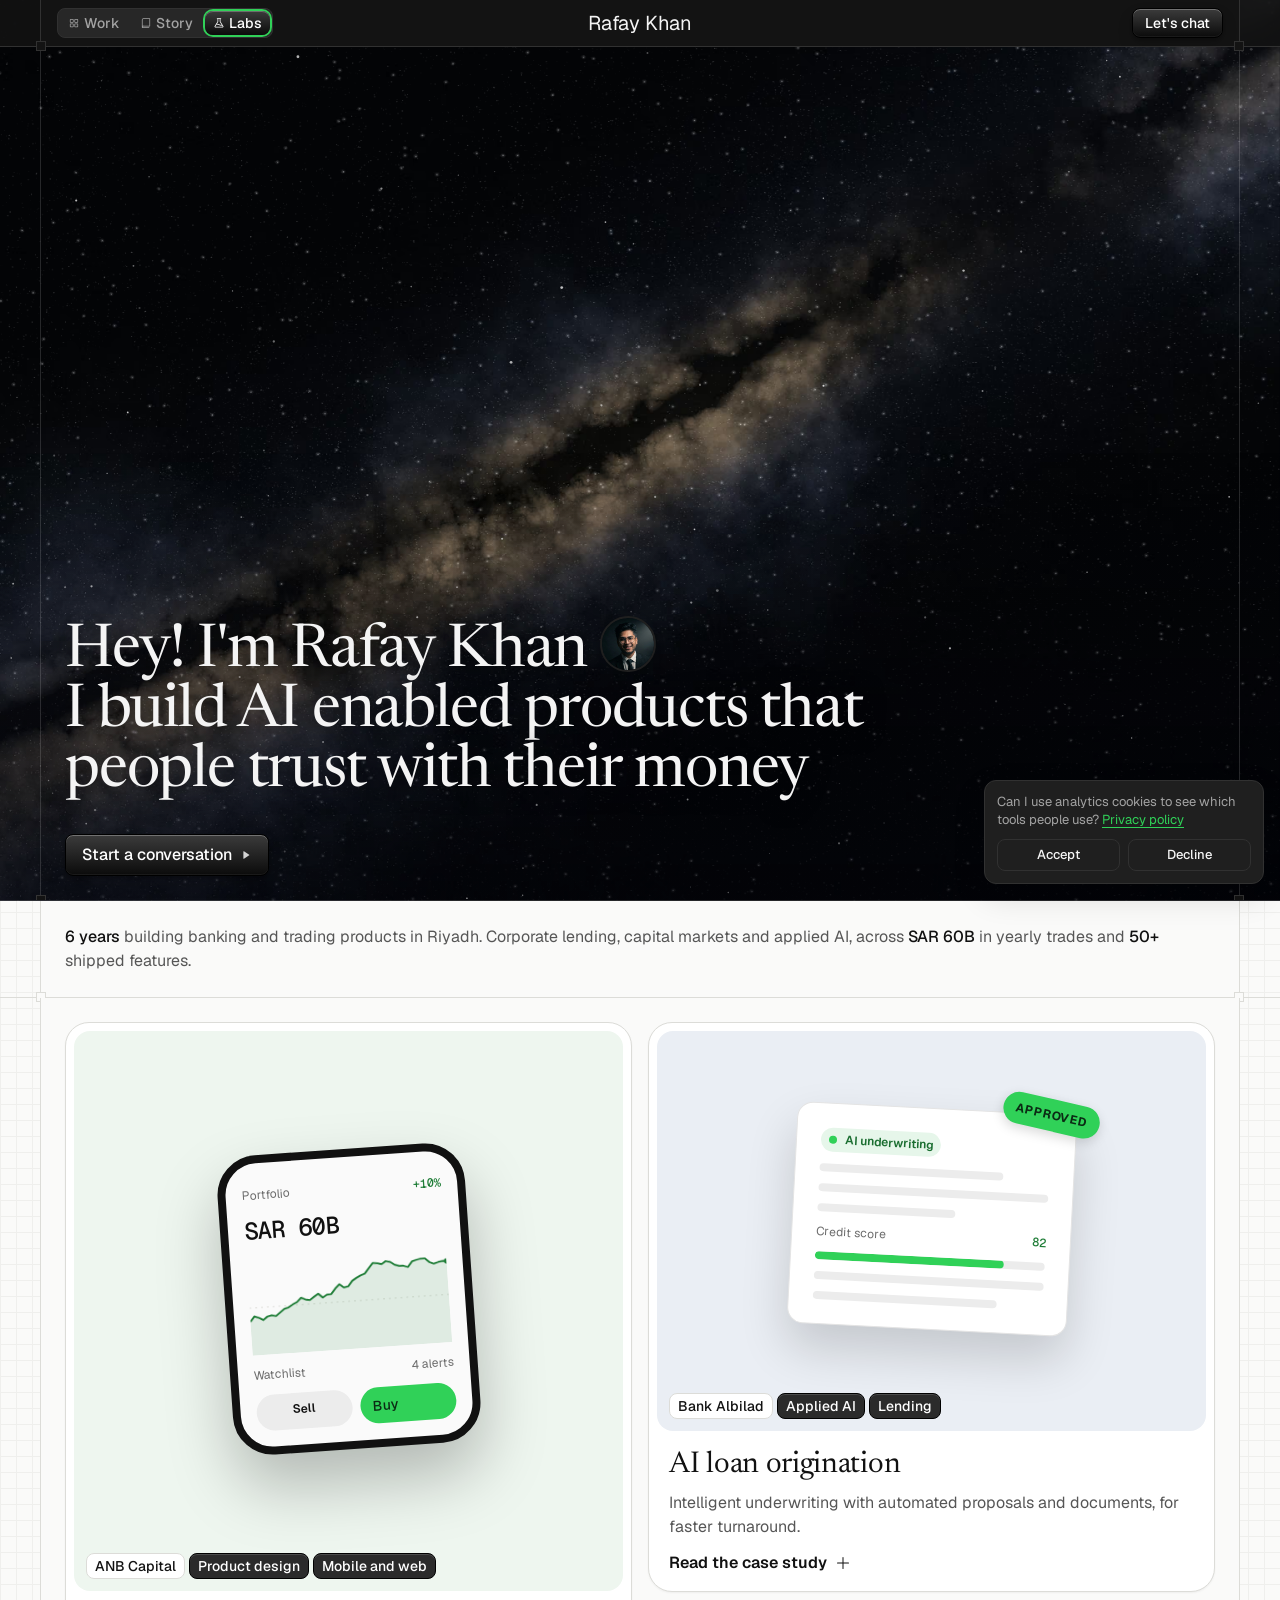
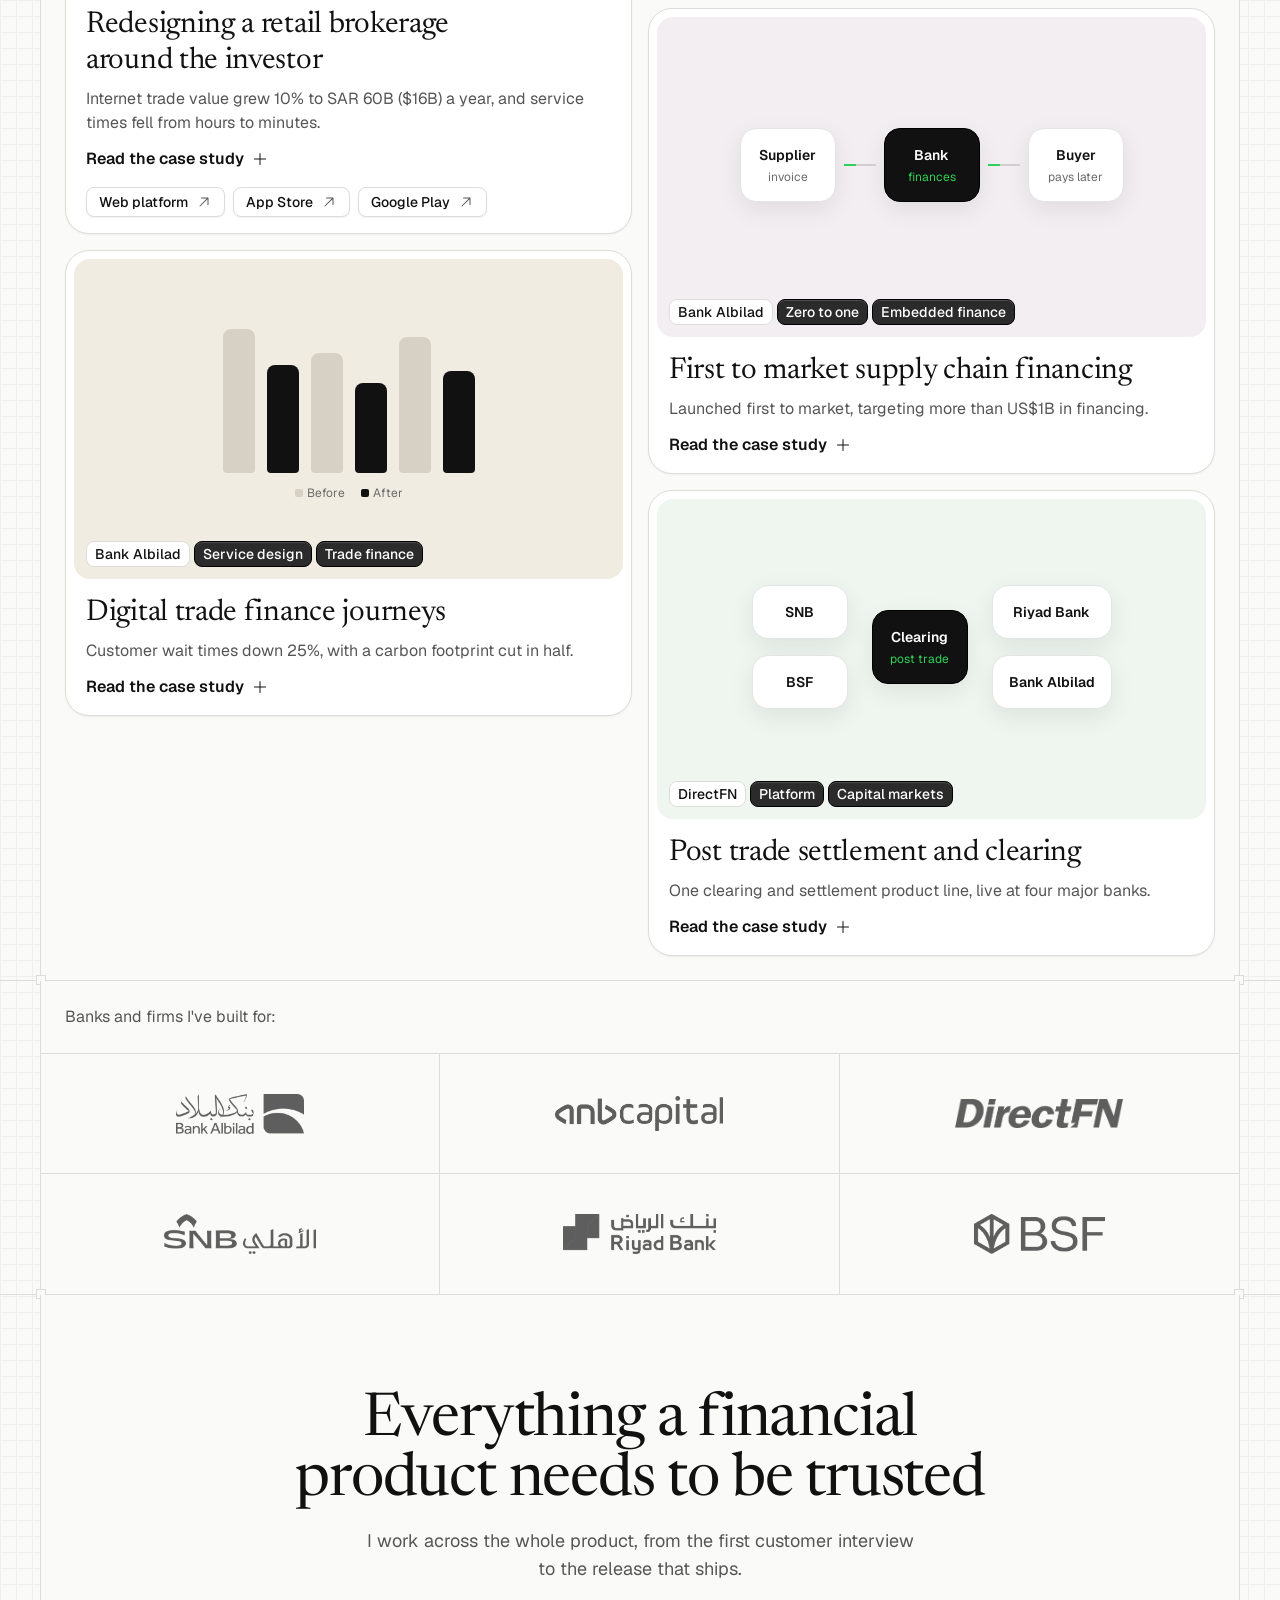
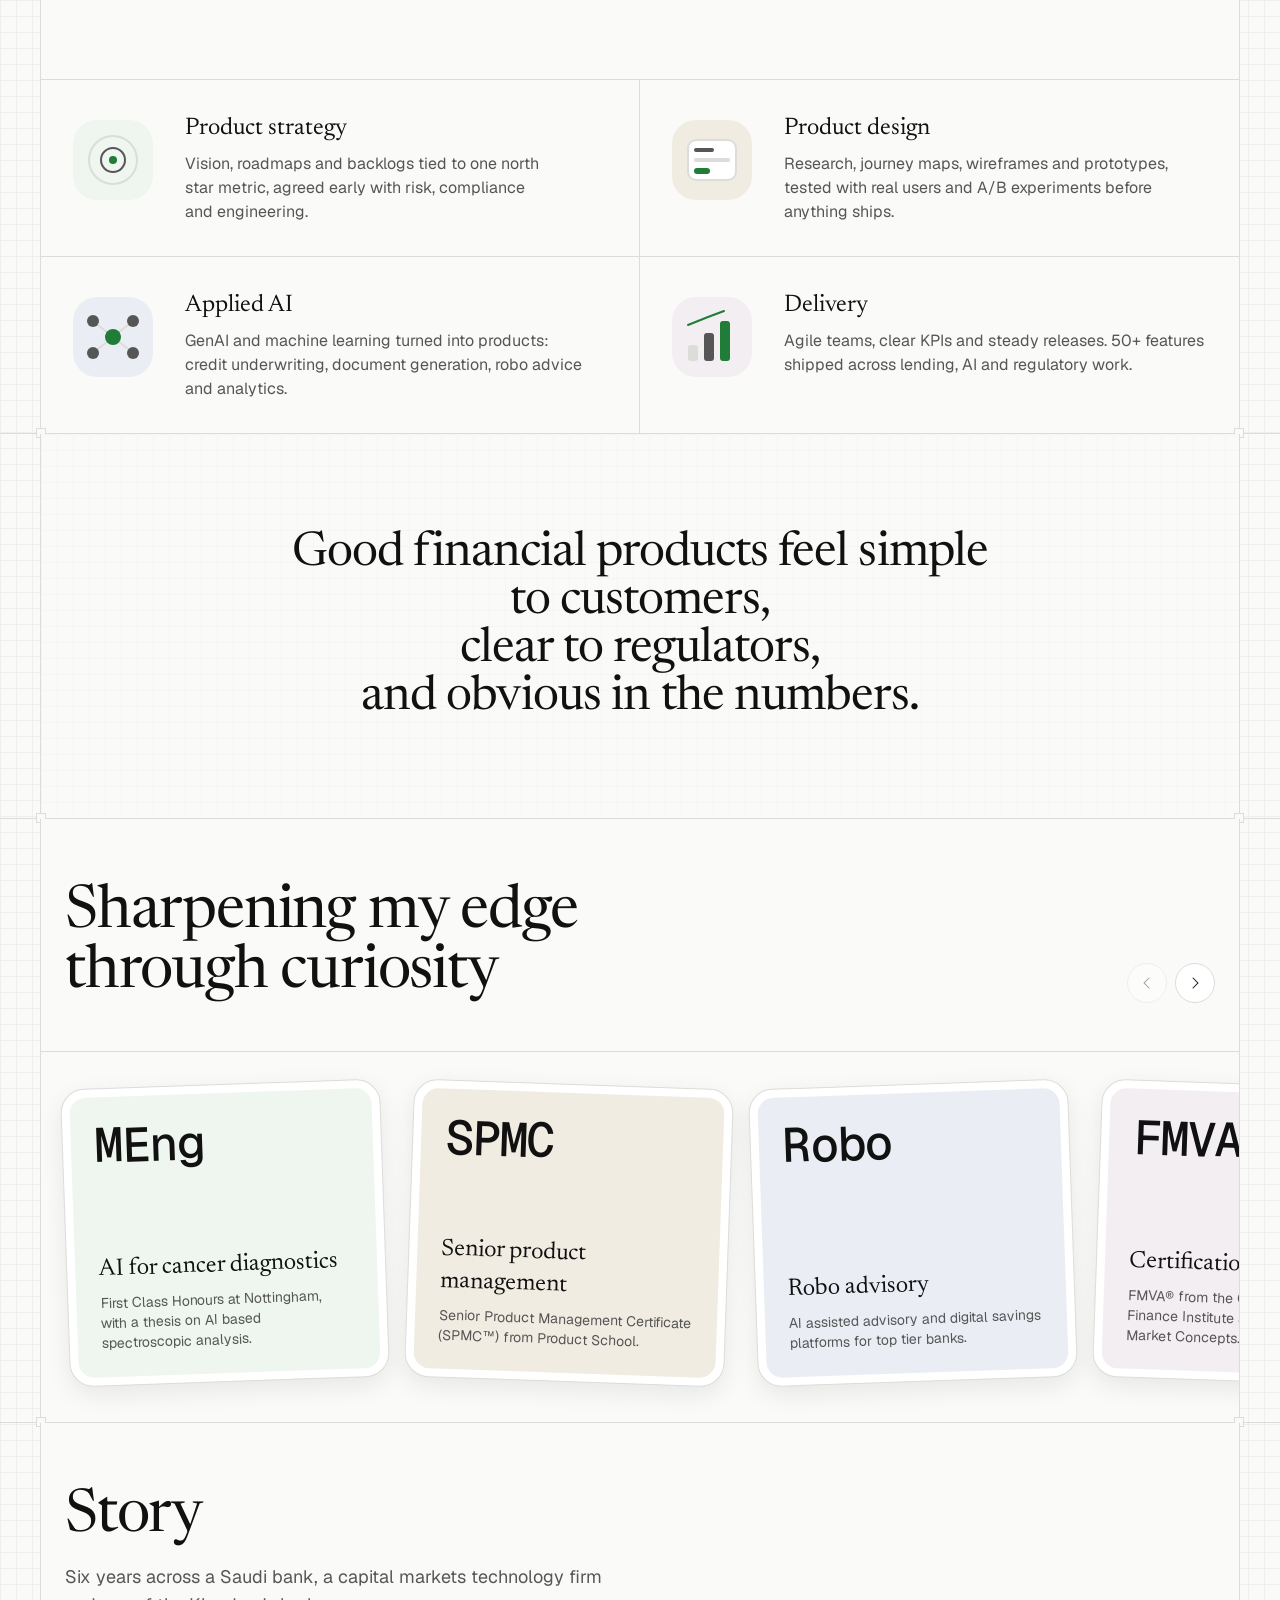
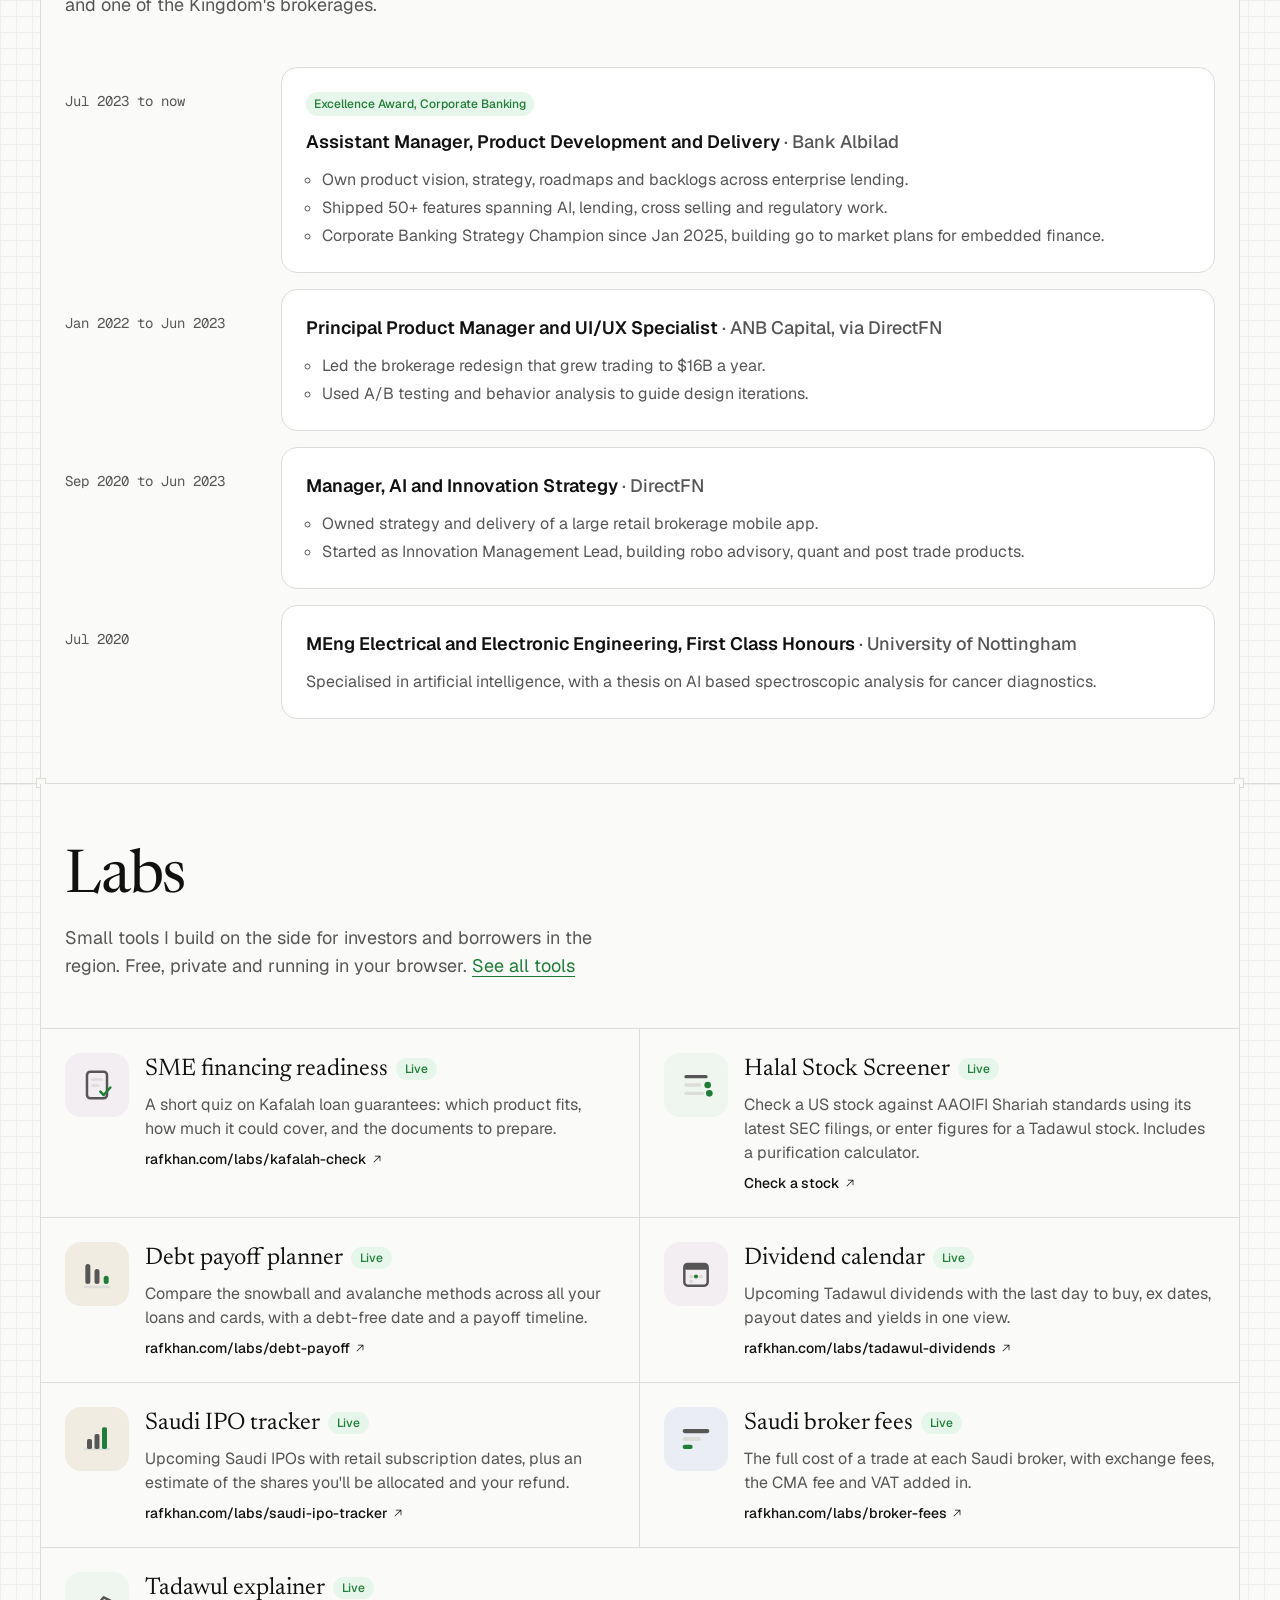
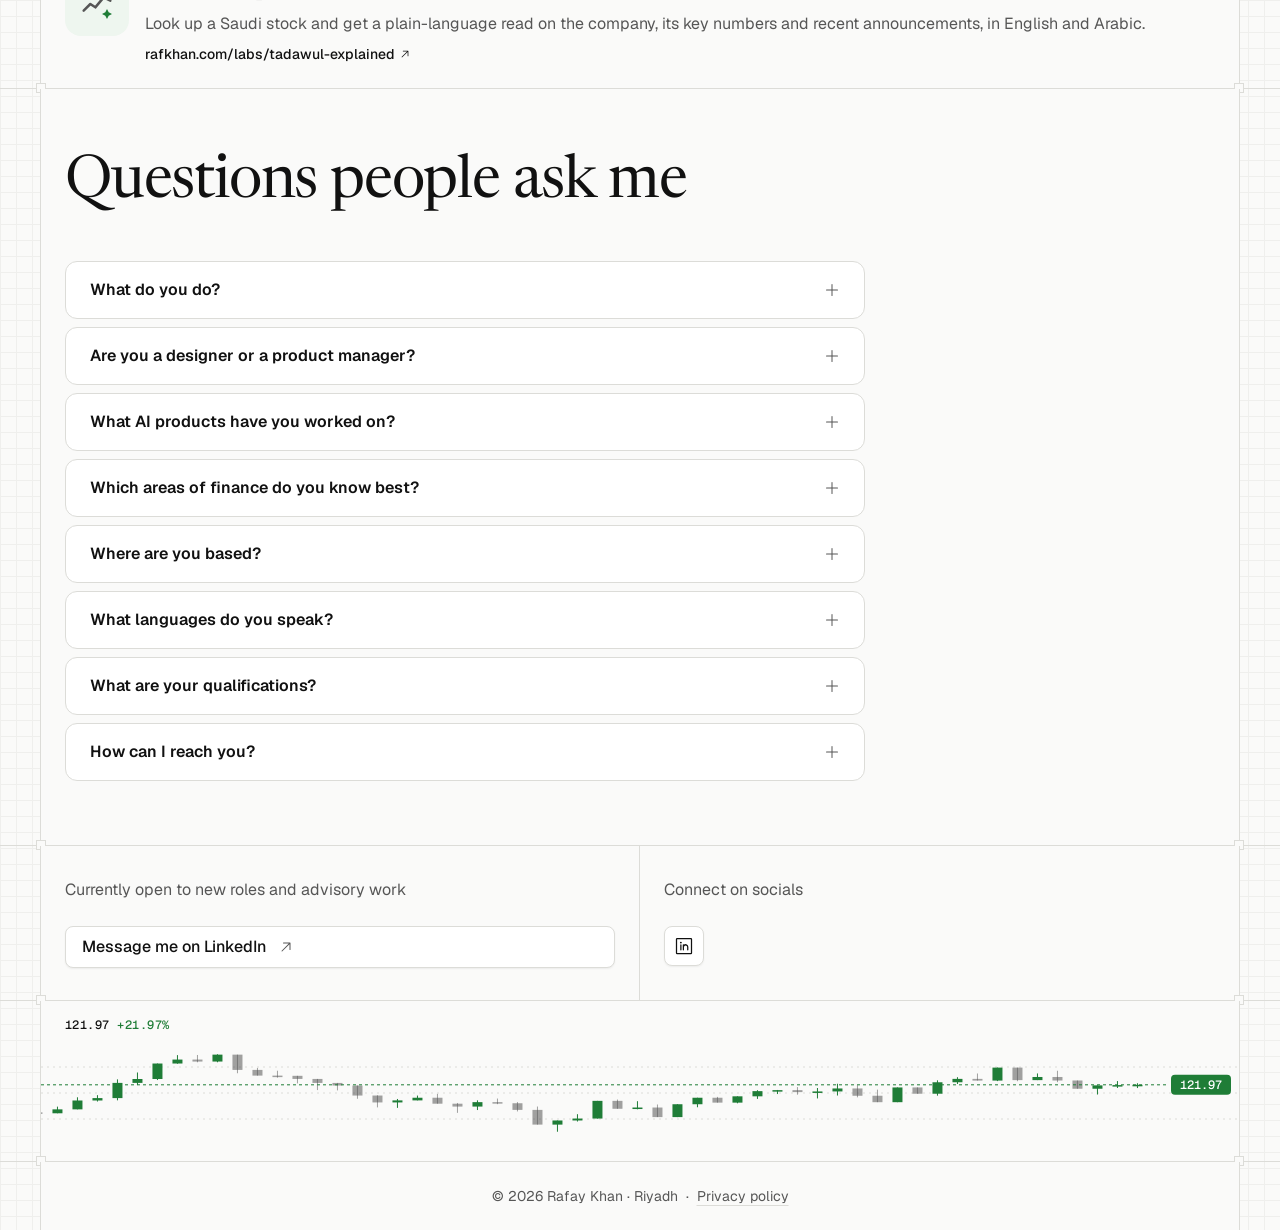
==== commit 5932dd5d: "Sharpen the Milky Way and fill the first screen with the night sky Re-rendered the sky with dust lan" ====
--- a/index.html
+++ b/index.html
@@ -129,18 +129,22 @@
 
 /* hero */
 .hero { overflow: hidden; }
-.hero .col { min-height: 640px; display: flex; flex-direction: column; justify-content: flex-end; gap: 32px; padding: 24px 24px 24px; }
+.hero .col { min-height: max(560px, calc(100vh - var(--bar-h, 49px))); min-height: max(560px, calc(100svh - var(--bar-h, 49px))); display: flex; flex-direction: column; justify-content: flex-end; gap: 32px; padding: 24px 24px 24px; }
 /* space hero: a Milky Way night sky behind the hero in both themes; the sparkling stars sit over it */
 .sky { position: absolute; top: 0; left: 0; right: 0; height: var(--sky-h, 720px); z-index: 0; pointer-events: none; overflow: hidden; background: #03040a; }
 .sky .layer { position: absolute; inset: 0; will-change: transform; }
 .sky .img { position: absolute; inset: 0; width: 100%; height: 100%; max-width: none; object-fit: cover; object-position: center; }
 .sky::after { content: ""; position: absolute; left: 0; right: 0; bottom: 0; height: 50%; background: linear-gradient(rgba(3,4,10,0), rgba(3,4,10,0.55)); }
+/* while the night sky fills the screen, the top bar and consent card go dark too; light mode takes over once you scroll past it */
+html.on-sky .bar, html.on-sky .rkc { --bg: #131313; --ink: #f4f4f4; --muted: #a3a3a3; --line: #313131; --raised: #272727; --surface: #1f1f1f; --accent: #30d158; color-scheme: dark; }
+html.on-sky body::before { background: #131313; }
+.bar { transition: background-color 400ms var(--ease); }
 .hero { --ink: #f4f4f4; --muted: #a3a3a3; --line: rgba(255,255,255,0.14); --surface: #1f1f1f; --bg: #131313; color-scheme: dark; }
 .hello { margin: 0; max-width: 820px; text-shadow: 0 2px 24px rgba(0,0,0,0.55); font: 400 60px/1 var(--serif); letter-spacing: -0.02em; color: var(--ink); position: relative; }
 .hello img { display: inline-block; width: 56px; height: 56px; border-radius: 9999px; object-fit: cover; vertical-align: -6px; border: 2px solid var(--surface); box-shadow: 0 2px 8px rgba(0,0,0,0.2); transform: rotate(-6deg); transition: transform 500ms var(--ease); }
 .hello img:hover { transform: rotate(0deg) scale(1.1); }
 .hero .gloss { align-self: flex-start; position: relative; }
-@media (max-width: 860px) { .hero .col { min-height: 560px; } .hello { font-size: 48px; } .hello img { width: 44px; height: 44px; } }
+@media (max-width: 860px) { .hero .col { min-height: max(520px, calc(100svh - var(--bar-h, 49px))); } .hello { font-size: 48px; } .hello img { width: 44px; height: 44px; } }
 .cred { margin: 0; color: var(--muted); }
 .cred b { color: var(--ink); font-weight: 500; }
 
@@ -345,7 +349,7 @@
 <body style="margin:0">
 
 <a class="skip" href="#main">Skip to content</a>
-<div class="sky" aria-hidden="true"><div class="layer"><picture><source media="(max-width: 700px)" type="image/avif" srcset="/img/hero/galaxy-mobile.avif"><source media="(max-width: 700px)" type="image/webp" srcset="/img/hero/galaxy-mobile.webp"><source type="image/avif" srcset="/img/hero/galaxy-1920.avif 1x, /img/hero/galaxy-3840.avif 2x"><img class="img" src="/img/hero/galaxy-2560.webp" alt="" width="3840" height="1920" fetchpriority="high"></picture>
+<div class="sky" aria-hidden="true"><div class="layer"><picture><source media="(max-width: 700px)" type="image/avif" srcset="/img/hero/galaxy-mobile.avif"><source media="(max-width: 700px)" type="image/webp" srcset="/img/hero/galaxy-mobile.webp"><source type="image/avif" srcset="/img/hero/galaxy-1920.avif 1x, /img/hero/galaxy-3840.avif 2x"><img class="img" src="/img/hero/galaxy-2560.webp" alt="" width="3840" height="2160" fetchpriority="high"></picture>
 </div></div>
 <canvas id="space" aria-hidden="true"></canvas>
 
@@ -617,7 +621,14 @@
   (function () {
     var sky = document.querySelector('.sky'), hero = document.getElementById('top'); if (!sky || !hero) return;
     var layer = sky.querySelector('.layer');
-    function size() { window.__skyH = hero.getBoundingClientRect().bottom + (window.scrollY || 0); sky.style.setProperty('--sky-h', window.__skyH + 'px'); }
+    var bar = document.querySelector('.bar'), de = document.documentElement;
+    function size() {
+      if (bar) de.style.setProperty('--bar-h', bar.offsetHeight + 'px');
+      window.__skyH = hero.getBoundingClientRect().bottom + (window.scrollY || 0); sky.style.setProperty('--sky-h', window.__skyH + 'px'); onSky();
+    }
+    // keep the top bar dark while it sits over the sky
+    function onSky() { de.classList.toggle('on-sky', (window.scrollY || 0) + (bar ? bar.offsetHeight : 0) < window.__skyH); }
+    window.addEventListener('scroll', onSky, { passive: true });
     size(); window.addEventListener('resize', size); window.addEventListener('load', size);
     if (reduce) return;
     function drift() { var y = window.scrollY || 0; if (y < window.__skyH) layer.style.transform = 'translate3d(0,' + (y * 0.35).toFixed(1) + 'px,0)'; }
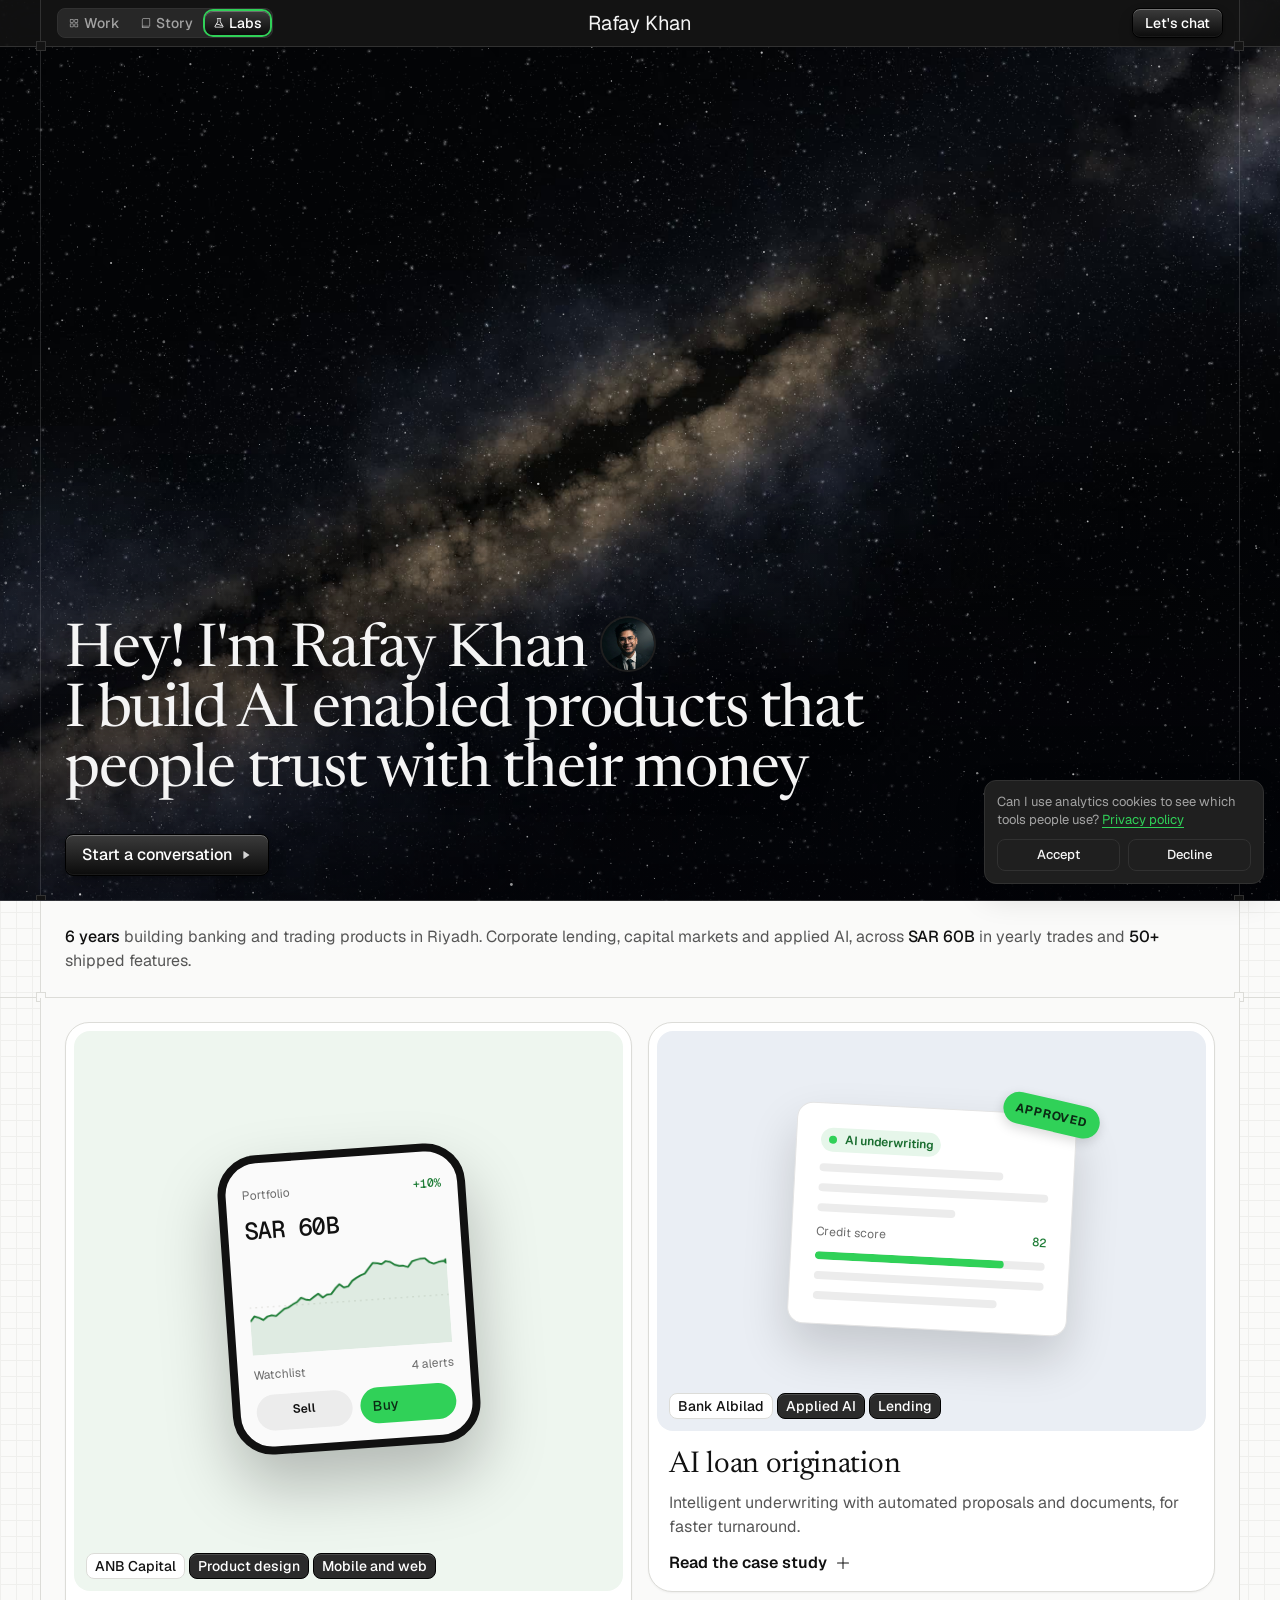
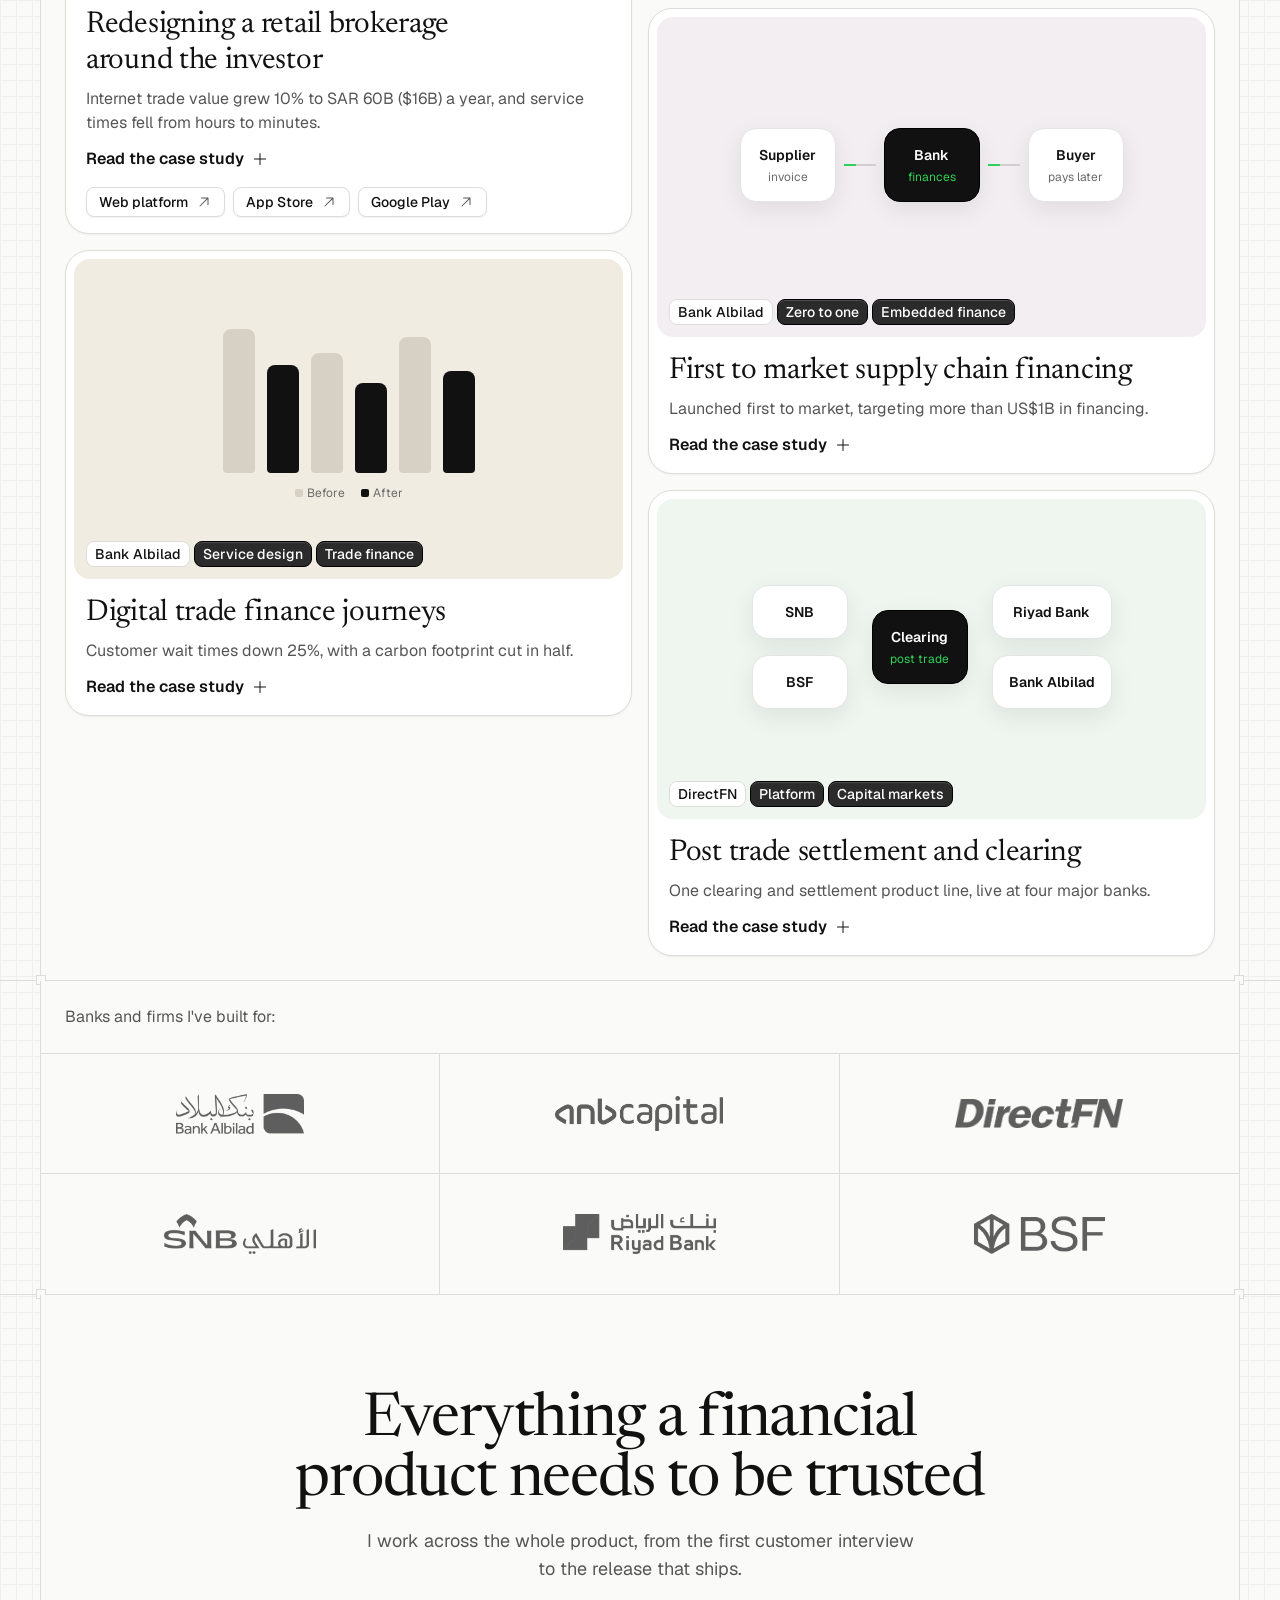
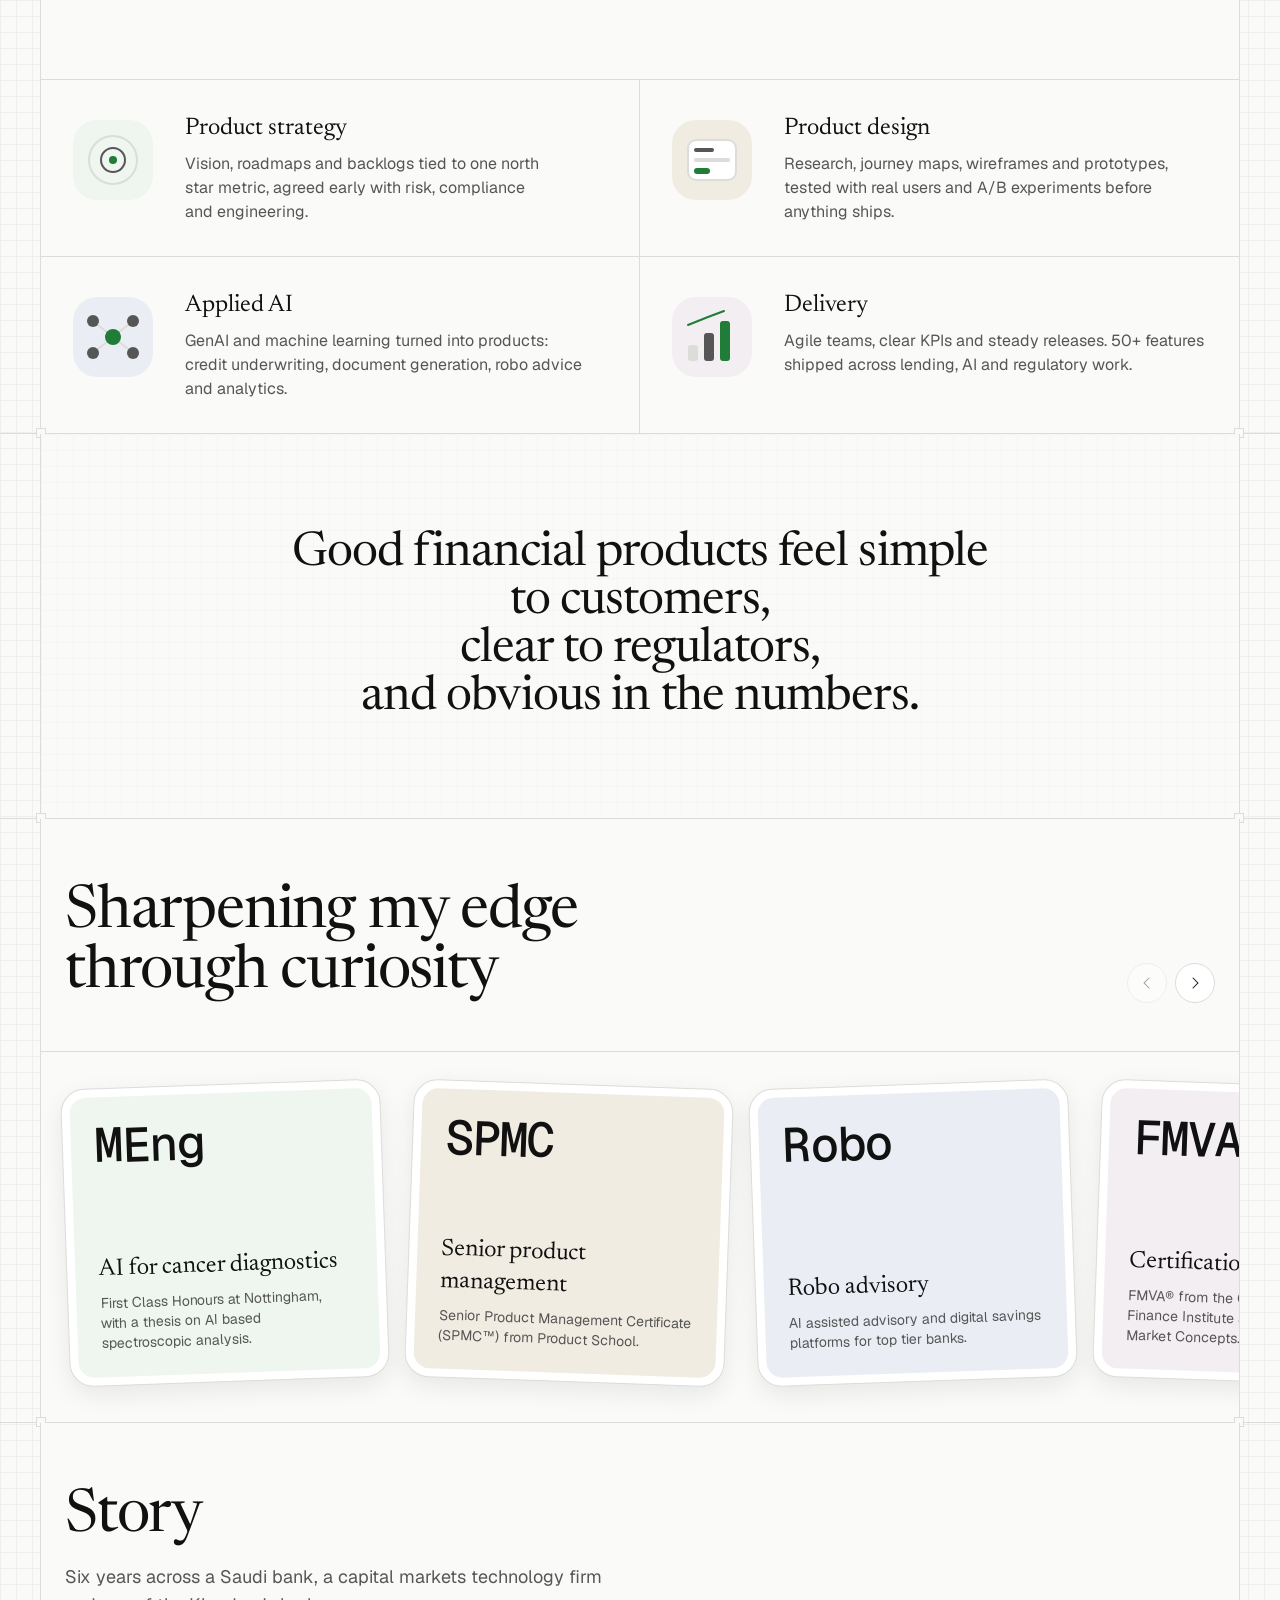
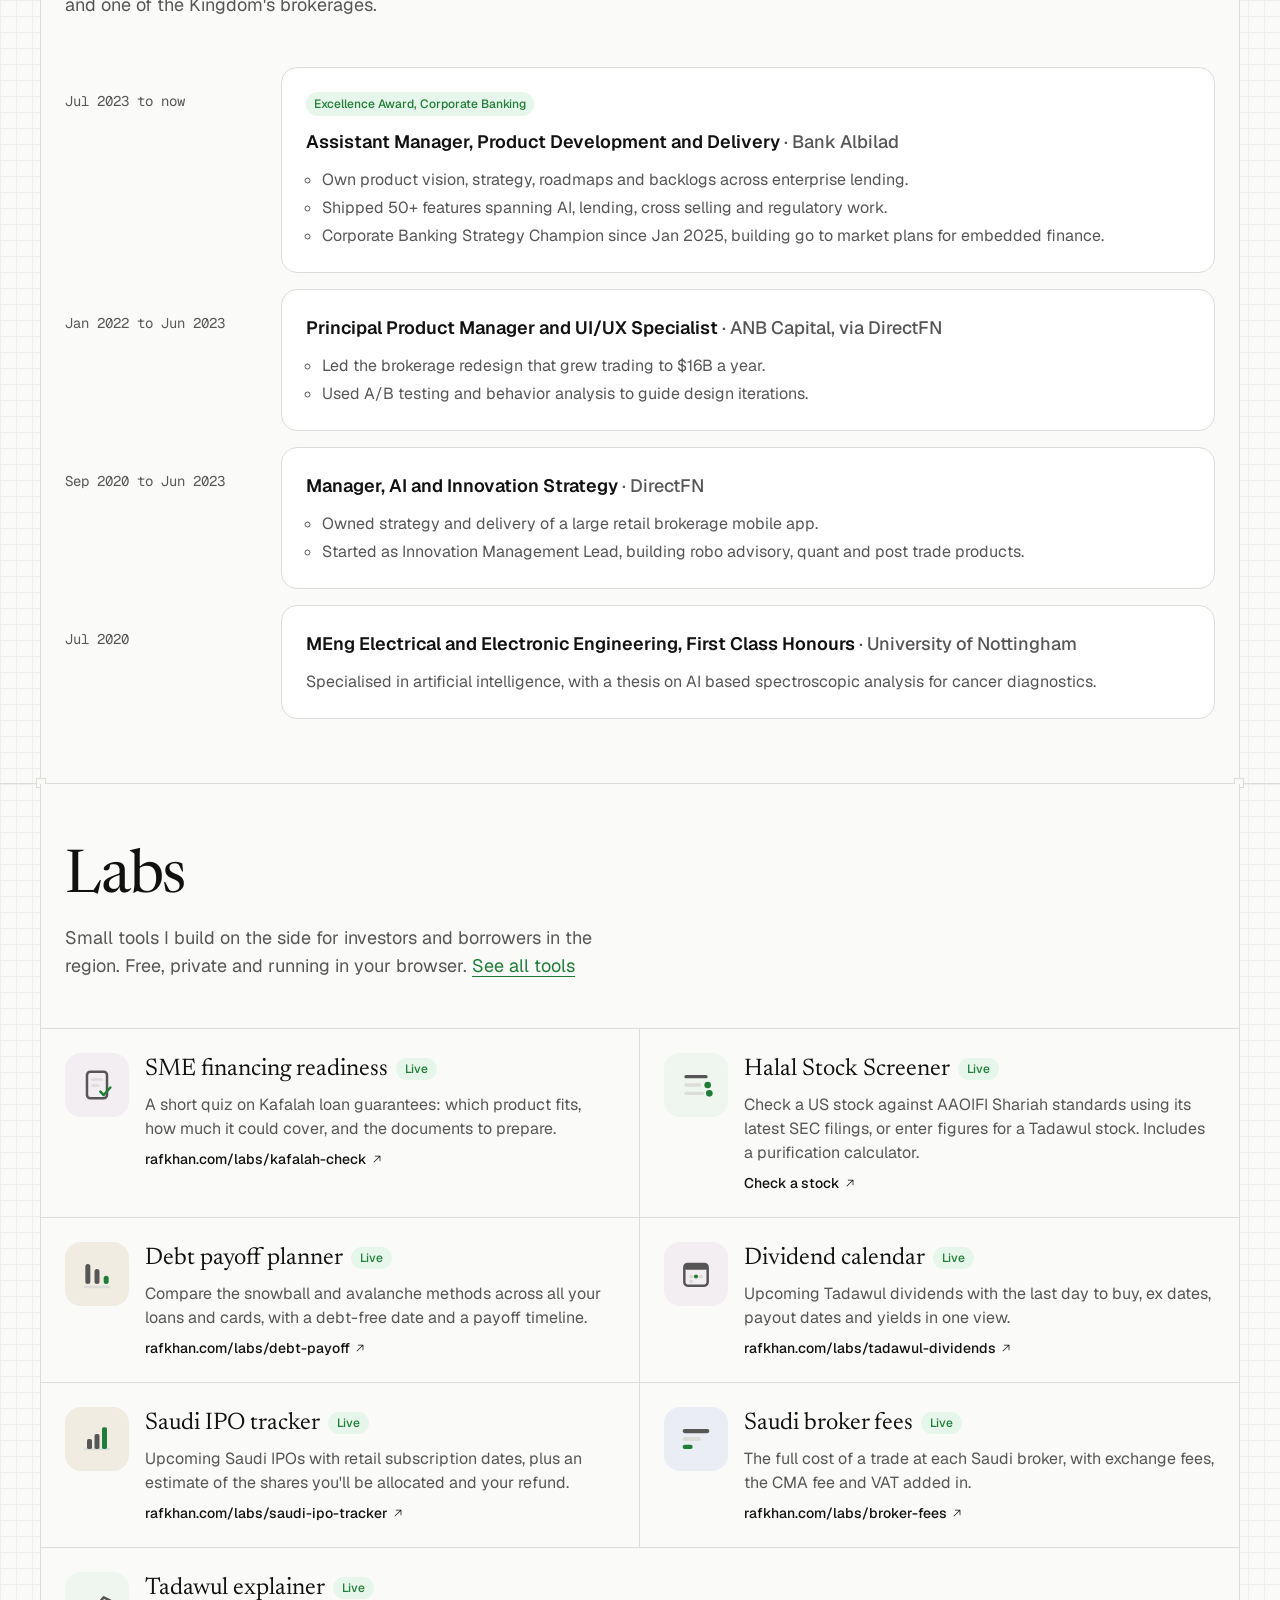
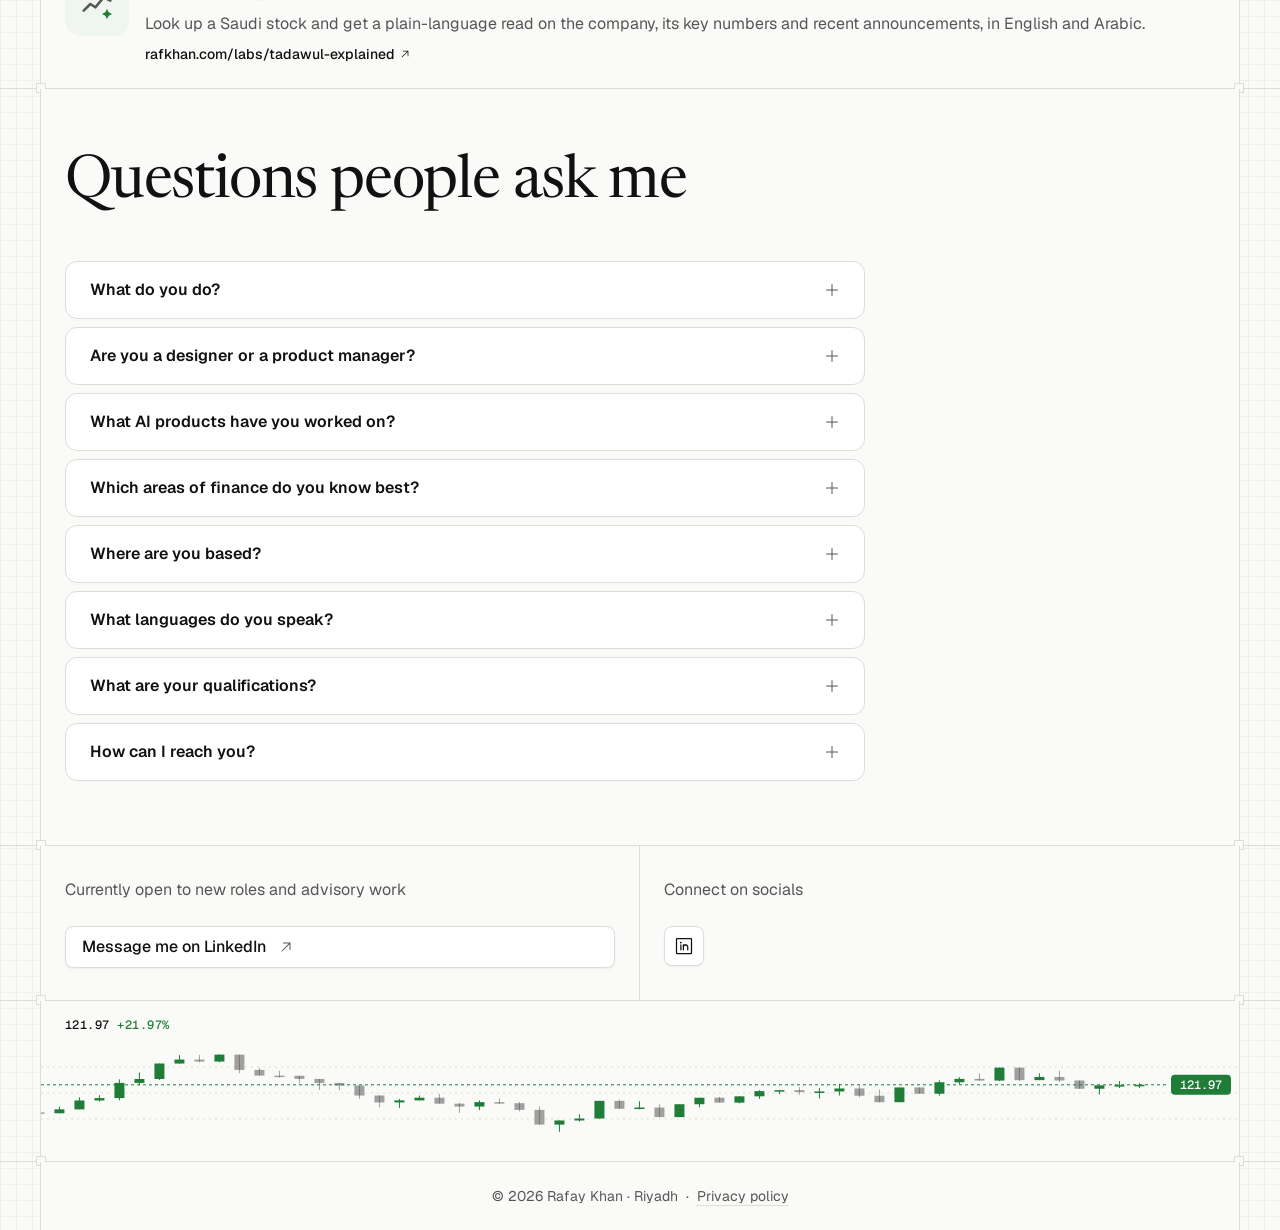
==== commit 2f3e0b31: "Add shooting stars, star dust and a slow galaxy drift to the hero More stars in the sky image and a " ====
--- a/index.html
+++ b/index.html
@@ -133,7 +133,9 @@
 /* space hero: a Milky Way night sky behind the hero in both themes; the sparkling stars sit over it */
 .sky { position: absolute; top: 0; left: 0; right: 0; height: var(--sky-h, 720px); z-index: 0; pointer-events: none; overflow: hidden; background: #03040a; }
 .sky .layer { position: absolute; inset: 0; will-change: transform; }
-.sky .img { position: absolute; inset: 0; width: 100%; height: 100%; max-width: none; object-fit: cover; object-position: center; }
+.sky .img { position: absolute; inset: 0; width: 100%; height: 100%; max-width: none; object-fit: cover; object-position: center; transform: scale(1.06); }
+@keyframes sky-drift { from { transform: scale(1.06) rotate(0deg) translate3d(0, 0, 0); } to { transform: scale(1.14) rotate(-1.5deg) translate3d(-1.5%, 1%, 0); } }
+@media (prefers-reduced-motion: no-preference) { .sky .img { animation: sky-drift 70s ease-in-out infinite alternate; } }
 .sky::after { content: ""; position: absolute; left: 0; right: 0; bottom: 0; height: 50%; background: linear-gradient(rgba(3,4,10,0), rgba(3,4,10,0.55)); }
 /* while the night sky fills the screen, the top bar and consent card go dark too; light mode takes over once you scroll past it */
 html.on-sky .bar, html.on-sky .rkc { --bg: #131313; --ink: #f4f4f4; --muted: #a3a3a3; --line: #313131; --raised: #272727; --surface: #1f1f1f; --accent: #30d158; color-scheme: dark; }
@@ -635,10 +637,10 @@
     if (lenis) lenis.on('scroll', drift); else window.addEventListener('scroll', drift, { passive: true });
   })();
 
-  // starfield: fixed stars twinkle softly and sparkle near the pointer
+  // starfield: stars twinkle softly and sparkle near the pointer; over the night sky there are more of them, plus the odd shooting star
   (function () {
     var cv = document.getElementById('space'); if (!cv || !cv.getContext) return;
-    var ctx = cv.getContext('2d'), stars = [], w = 0, h = 0, d = 1, star = '#ffffff', spark = '#30d158', dark = true;
+    var ctx = cv.getContext('2d'), stars = [], dust = [], meteors = [], nextMeteor = 1800, w = 0, h = 0, d = 1, star = '#ffffff', spark = '#30d158', dark = true;
     var mx = -9999, my = -9999;
     function readColors() {
       var cs = getComputedStyle(document.documentElement);
@@ -649,13 +651,16 @@
     function build() {
       var r = cv.getBoundingClientRect(); w = r.width; h = r.height; d = Math.min(window.devicePixelRatio || 1, 2);
       cv.width = w * d; cv.height = h * d; ctx.setTransform(d, 0, 0, d, 0, 0);
-      var n = Math.round(w * h / 5200); stars = [];
+      var n = Math.round(w * h / 2800); stars = [];
       for (var i = 0; i < n; i++) stars.push({ x: Math.random() * w, y: Math.random() * h, z: 0.2 + Math.random() * 0.8,
-        r: Math.random() < 0.08 ? 1.4 : 0.6 + Math.random() * 0.6, ph: Math.random() * 6.283, sp: 0.6 + Math.random() * 1.6, glow: 0, par: 0.18 });
+        r: Math.random() < 0.08 ? 1.4 : 0.6 + Math.random() * 0.6, ph: Math.random() * 6.283, sp: 0.6 + Math.random() * 1.6, glow: 0, par: 0.18, k: Math.random() });
       // a fainter, slower layer behind: it drifts at a third of the speed, so scrolling reads as depth
-      var m = Math.round(w * h / 3000);
+      var m = Math.round(w * h / 1400);
       for (var j = 0; j < m; j++) stars.push({ x: Math.random() * w, y: Math.random() * h, z: 0.15 + Math.random() * 0.35,
-        r: 0.35 + Math.random() * 0.3, ph: Math.random() * 6.283, sp: 0.3 + Math.random() * 0.8, glow: 0, par: 0.06, far: true });
+        r: 0.35 + Math.random() * 0.3, ph: Math.random() * 6.283, sp: 0.3 + Math.random() * 0.8, glow: 0, par: 0.06, far: true, k: Math.random() });
+      // fine star dust, only drawn over the night sky
+      var q = Math.round(w * h / 650); dust = [];
+      for (var k = 0; k < q; k++) dust.push({ x: Math.random() * w, y: Math.random() * h, a: 0.15 + Math.random() * 0.45, s: Math.random() < 0.85 ? 1 : 1.5 });
     }
     function draw(t) {
       ctx.clearRect(0, 0, w, h);
@@ -664,6 +669,7 @@
         var s = stars[i];
         var y = reduce ? s.y : ((s.y - sc * s.par) % h + h) % h;
         var inSky = y < sb, col = inSky ? '#ffffff' : star, b = inSky ? 0.85 : base;
+        if (!inSky && s.k > 0.5) continue;
         var dx = s.x - mx, dy = y - my, near = Math.max(0, 1 - Math.sqrt(dx * dx + dy * dy) / 140);
         s.glow = Math.max(s.far ? near * 0.4 : near, s.glow * 0.94);
         var tw = reduce ? 0.7 : 0.55 + 0.45 * Math.sin(t / 1000 * s.sp + s.ph);
@@ -675,7 +681,39 @@
           ctx.beginPath(); ctx.moveTo(s.x - L, y); ctx.lineTo(s.x + L, y); ctx.moveTo(s.x, y - L); ctx.lineTo(s.x, y + L); ctx.stroke();
         }
       }
+      if (sb > 0) {
+        ctx.save(); ctx.beginPath(); ctx.rect(0, 0, w, Math.min(sb, h)); ctx.clip();
+        ctx.fillStyle = '#ffffff';
+        for (var j = 0; j < dust.length; j++) {
+          var p = dust[j], py = reduce ? p.y : ((p.y - sc * 0.03) % h + h) % h;
+          if (py > sb) continue;
+          ctx.globalAlpha = p.a; ctx.fillRect(p.x, py, p.s, p.s);
+        }
+        if (!reduce) meteorsDraw(t, Math.min(sb, h));
+        ctx.restore();
+      }
       ctx.globalAlpha = 1;
+    }
+    // shooting stars: one every few seconds, a bright head with a fading tail, only over the sky
+    function meteorsDraw(t, sh) {
+      if (t > nextMeteor) {
+        var ang = (18 + Math.random() * 20) * Math.PI / 180, dir = Math.random() < 0.7 ? -1 : 1;
+        meteors.push({ x: w * (0.2 + Math.random() * 0.75), y: sh * (0.04 + Math.random() * 0.45), vx: dir * Math.cos(ang), vy: Math.sin(ang),
+          dist: 260 + Math.random() * 380, len: 120 + Math.random() * 160, t0: t, dur: 650 + Math.random() * 500 });
+        nextMeteor = t + 2200 + Math.random() * 4800;
+      }
+      for (var i = meteors.length - 1; i >= 0; i--) {
+        var m = meteors[i], p = (t - m.t0) / m.dur;
+        if (p >= 1) { meteors.splice(i, 1); continue; }
+        var e = 1 - Math.pow(1 - p, 2), hx = m.x + m.vx * m.dist * e, hy = m.y + m.vy * m.dist * e;
+        var L = m.len * Math.min(1, p * 3), tx = hx - m.vx * L, ty = hy - m.vy * L, a = Math.sin(Math.PI * p);
+        var g = ctx.createLinearGradient(tx, ty, hx, hy);
+        g.addColorStop(0, 'rgba(255,255,255,0)'); g.addColorStop(1, 'rgba(255,255,255,' + (0.9 * a).toFixed(3) + ')');
+        ctx.globalAlpha = 1; ctx.strokeStyle = g; ctx.lineWidth = 1.4; ctx.lineCap = 'round';
+        ctx.beginPath(); ctx.moveTo(tx, ty); ctx.lineTo(hx, hy); ctx.stroke();
+        ctx.globalAlpha = a; ctx.fillStyle = '#ffffff'; ctx.beginPath(); ctx.arc(hx, hy, 1.6, 0, 6.283); ctx.fill();
+        ctx.globalAlpha = a * 0.25; ctx.beginPath(); ctx.arc(hx, hy, 5, 0, 6.283); ctx.fill();
+      }
     }
     readColors(); build(); draw(0);
     window.addEventListener('resize', function () { build(); draw(performance.now()); });
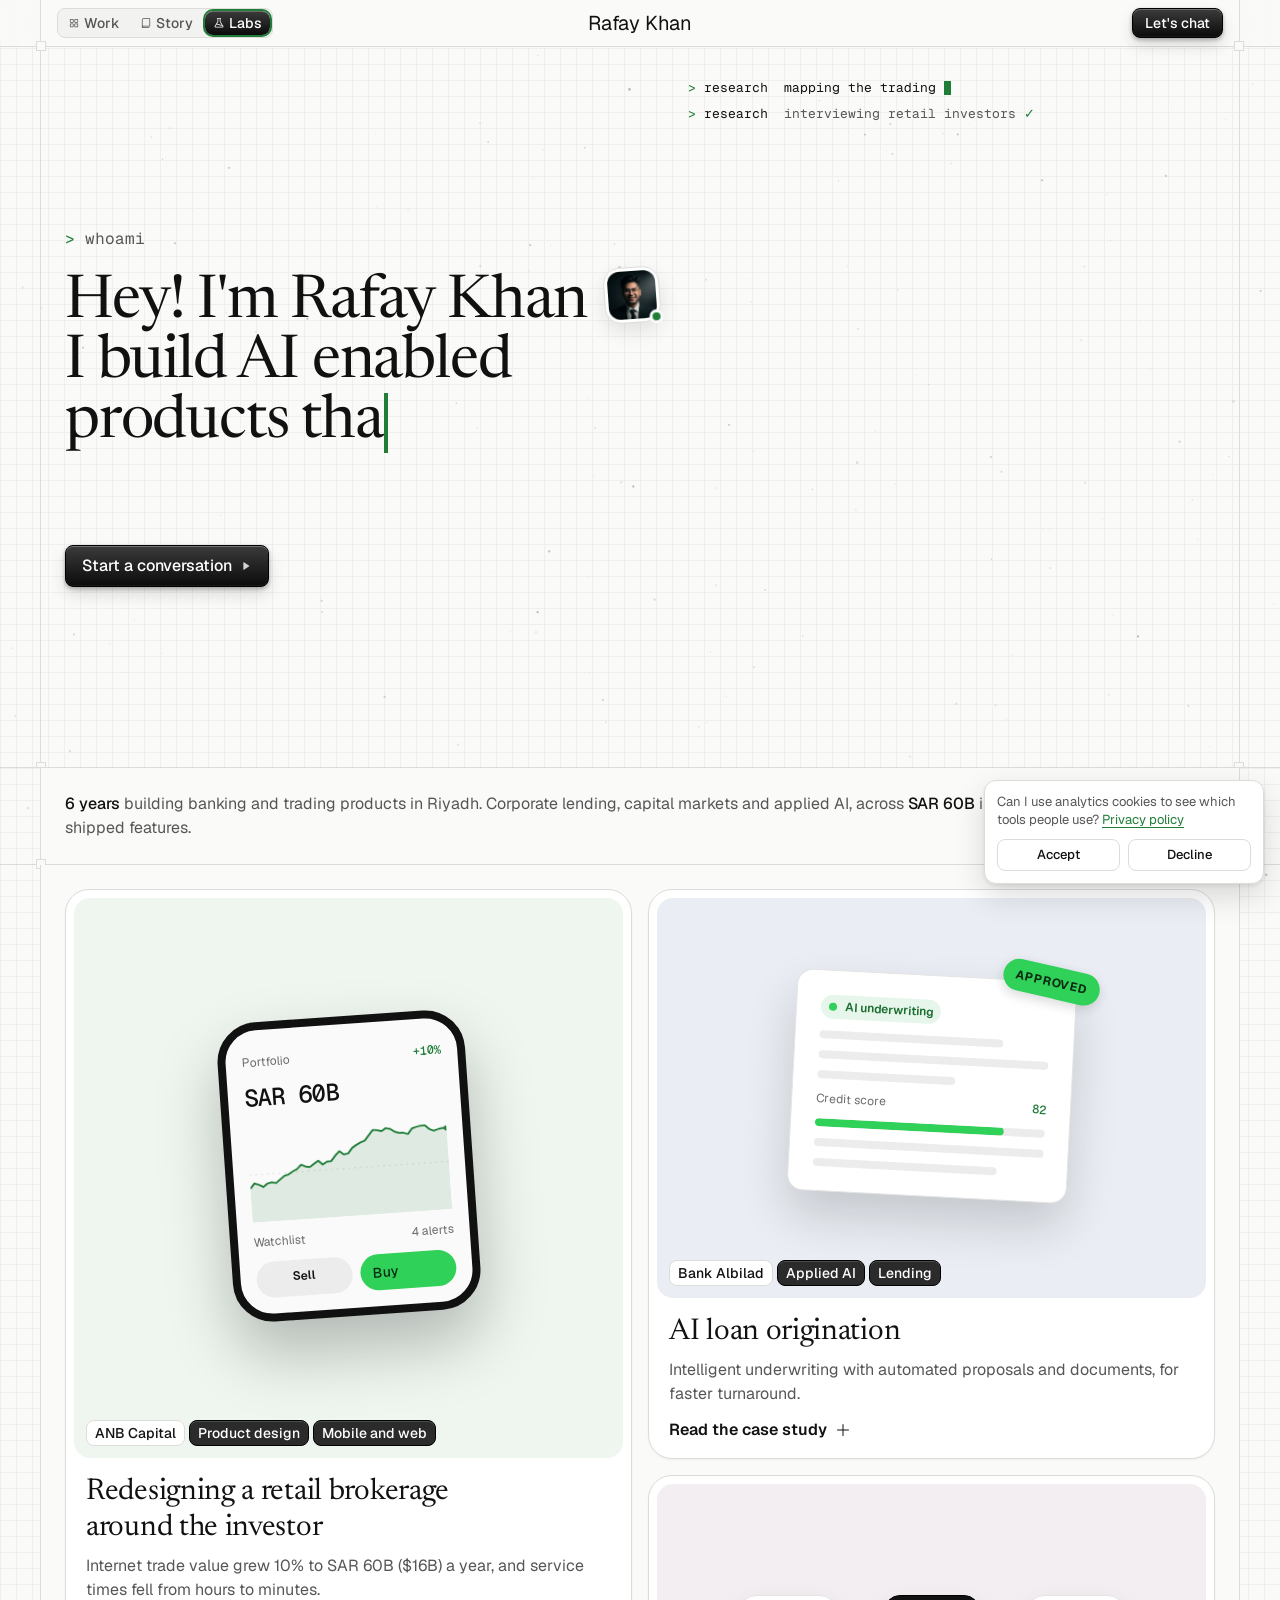
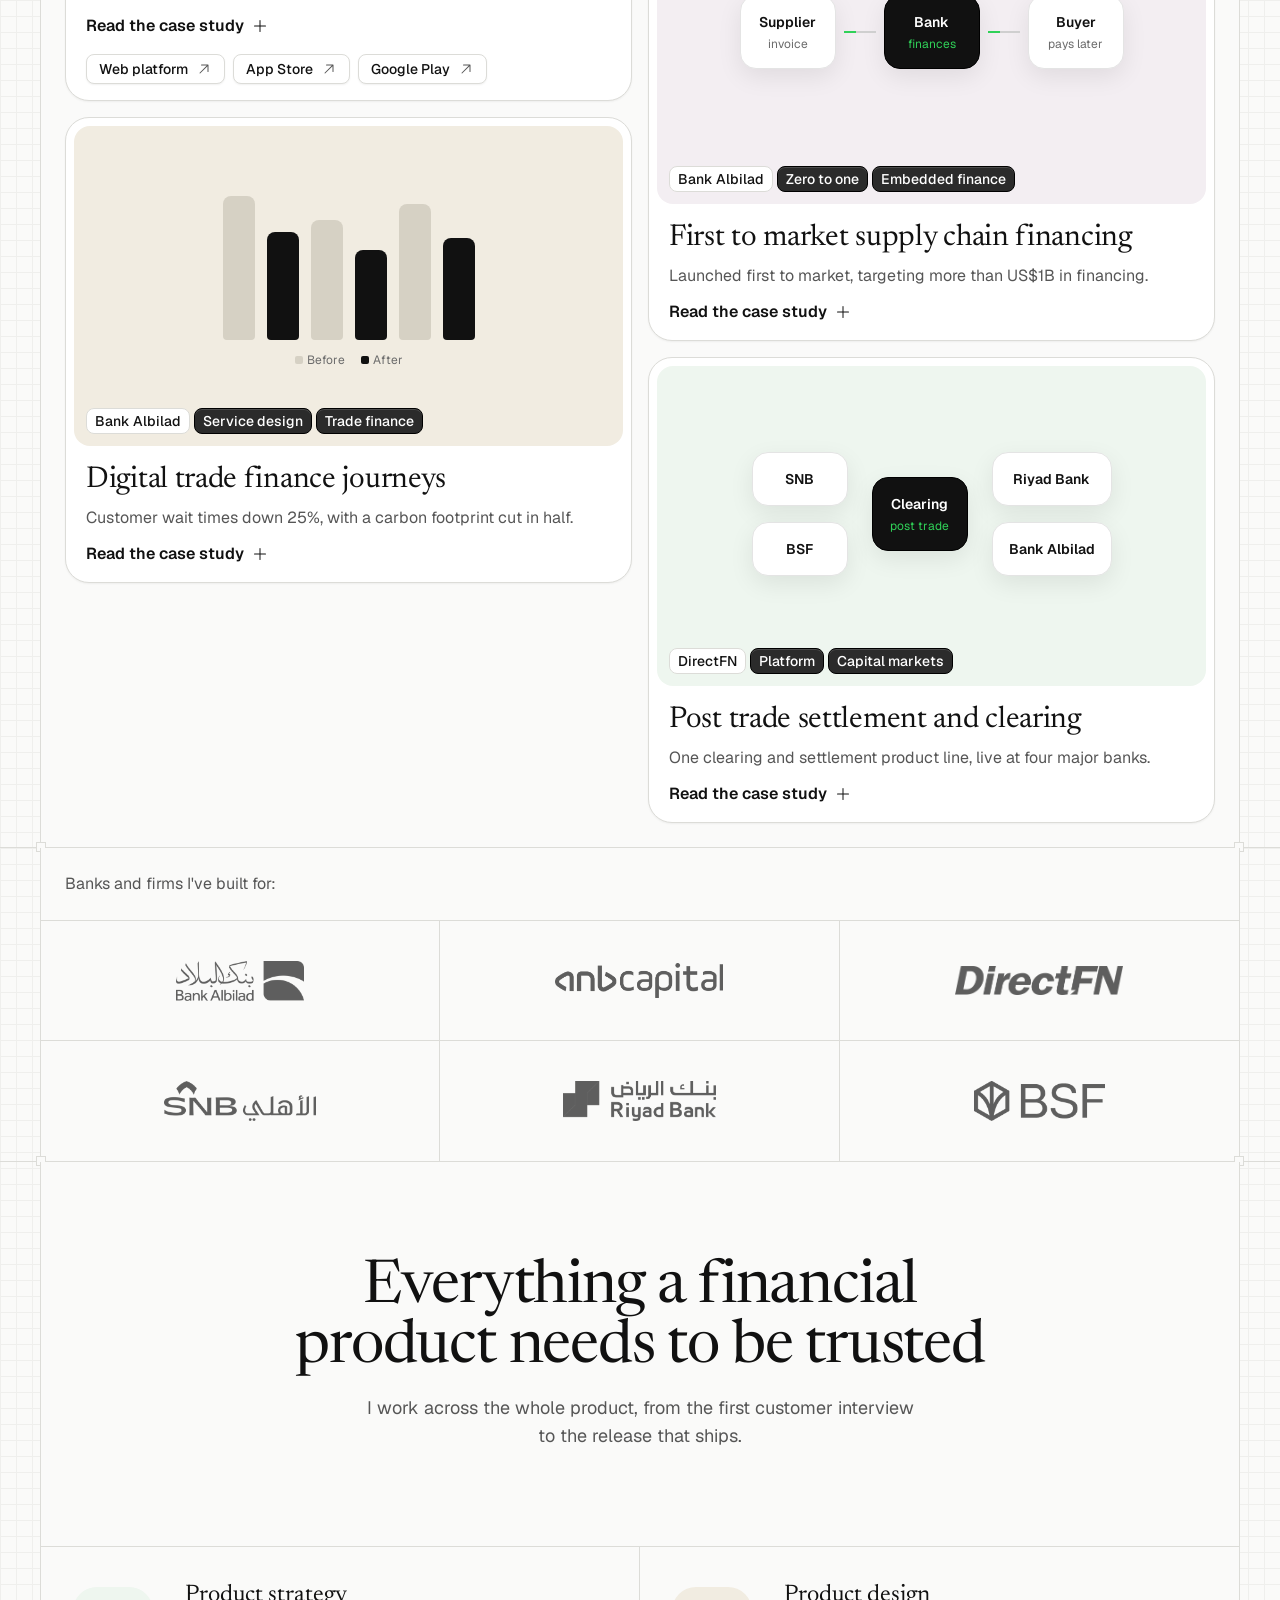
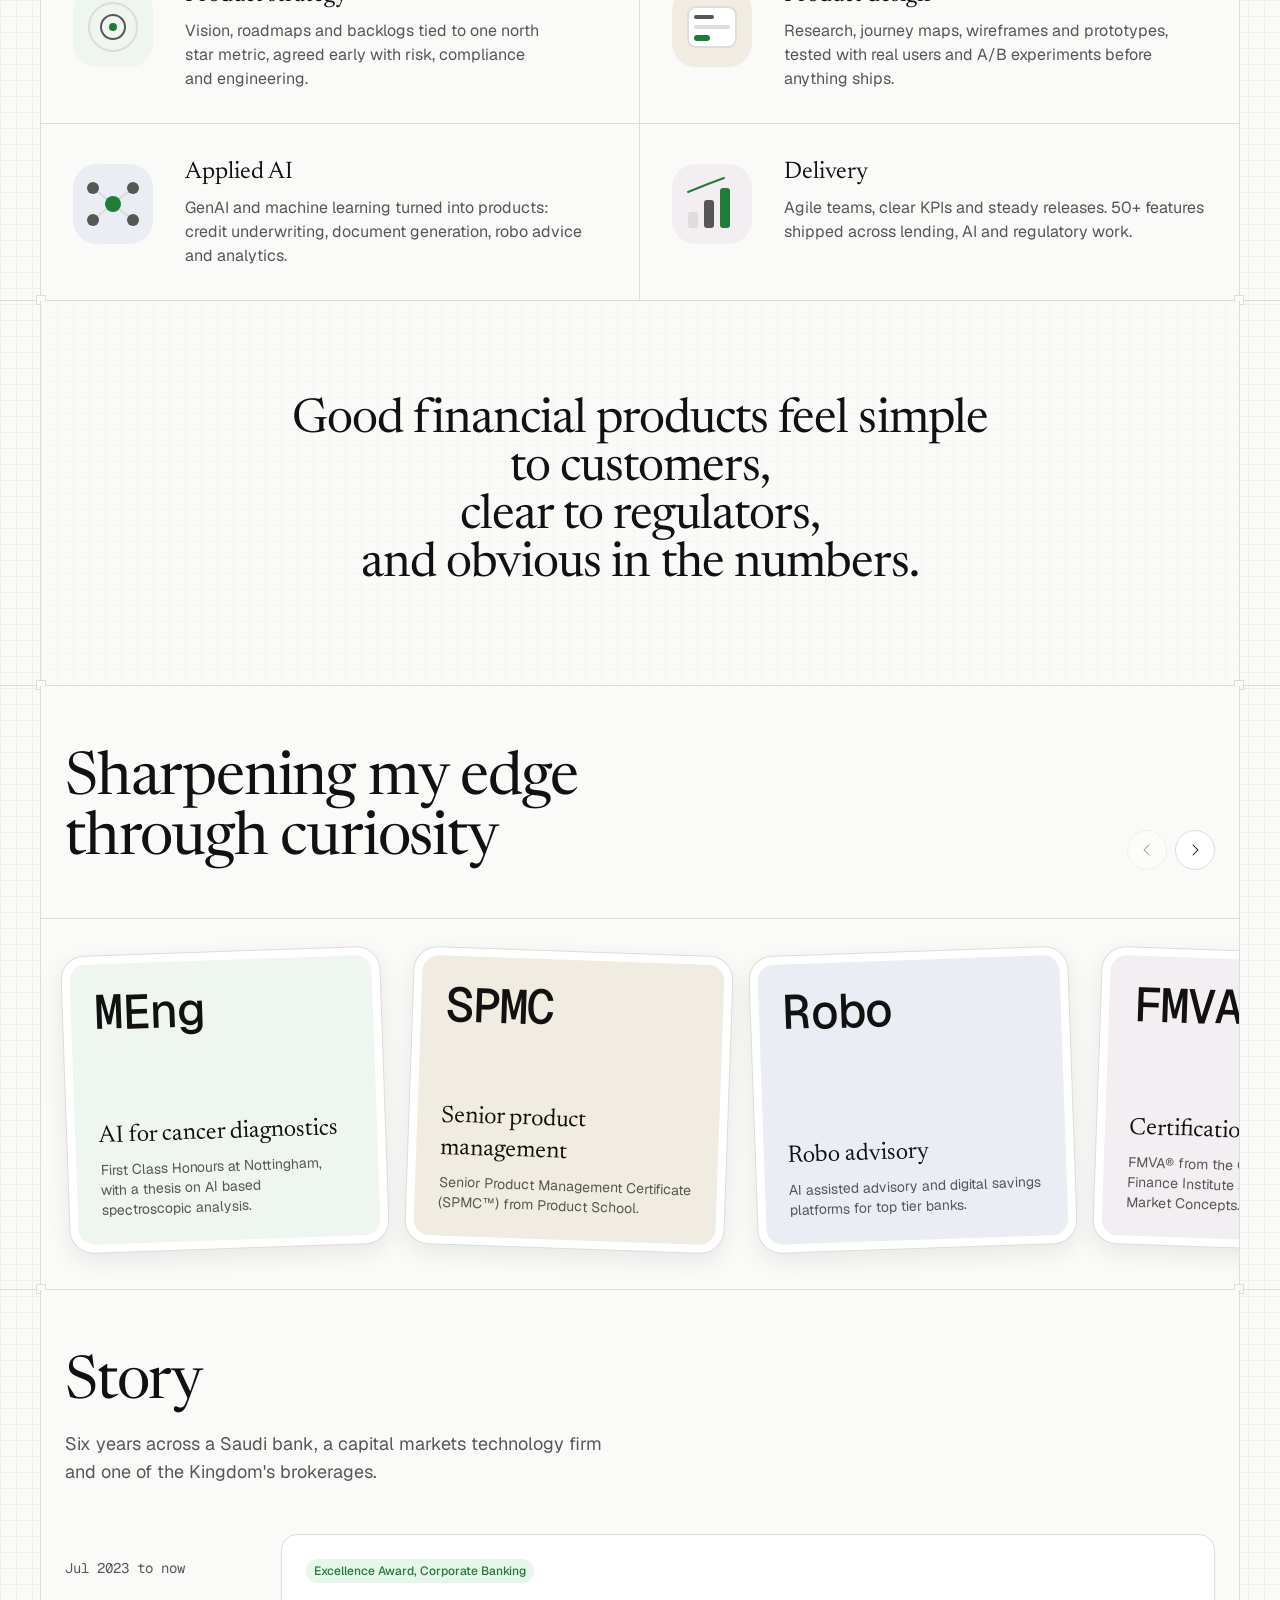
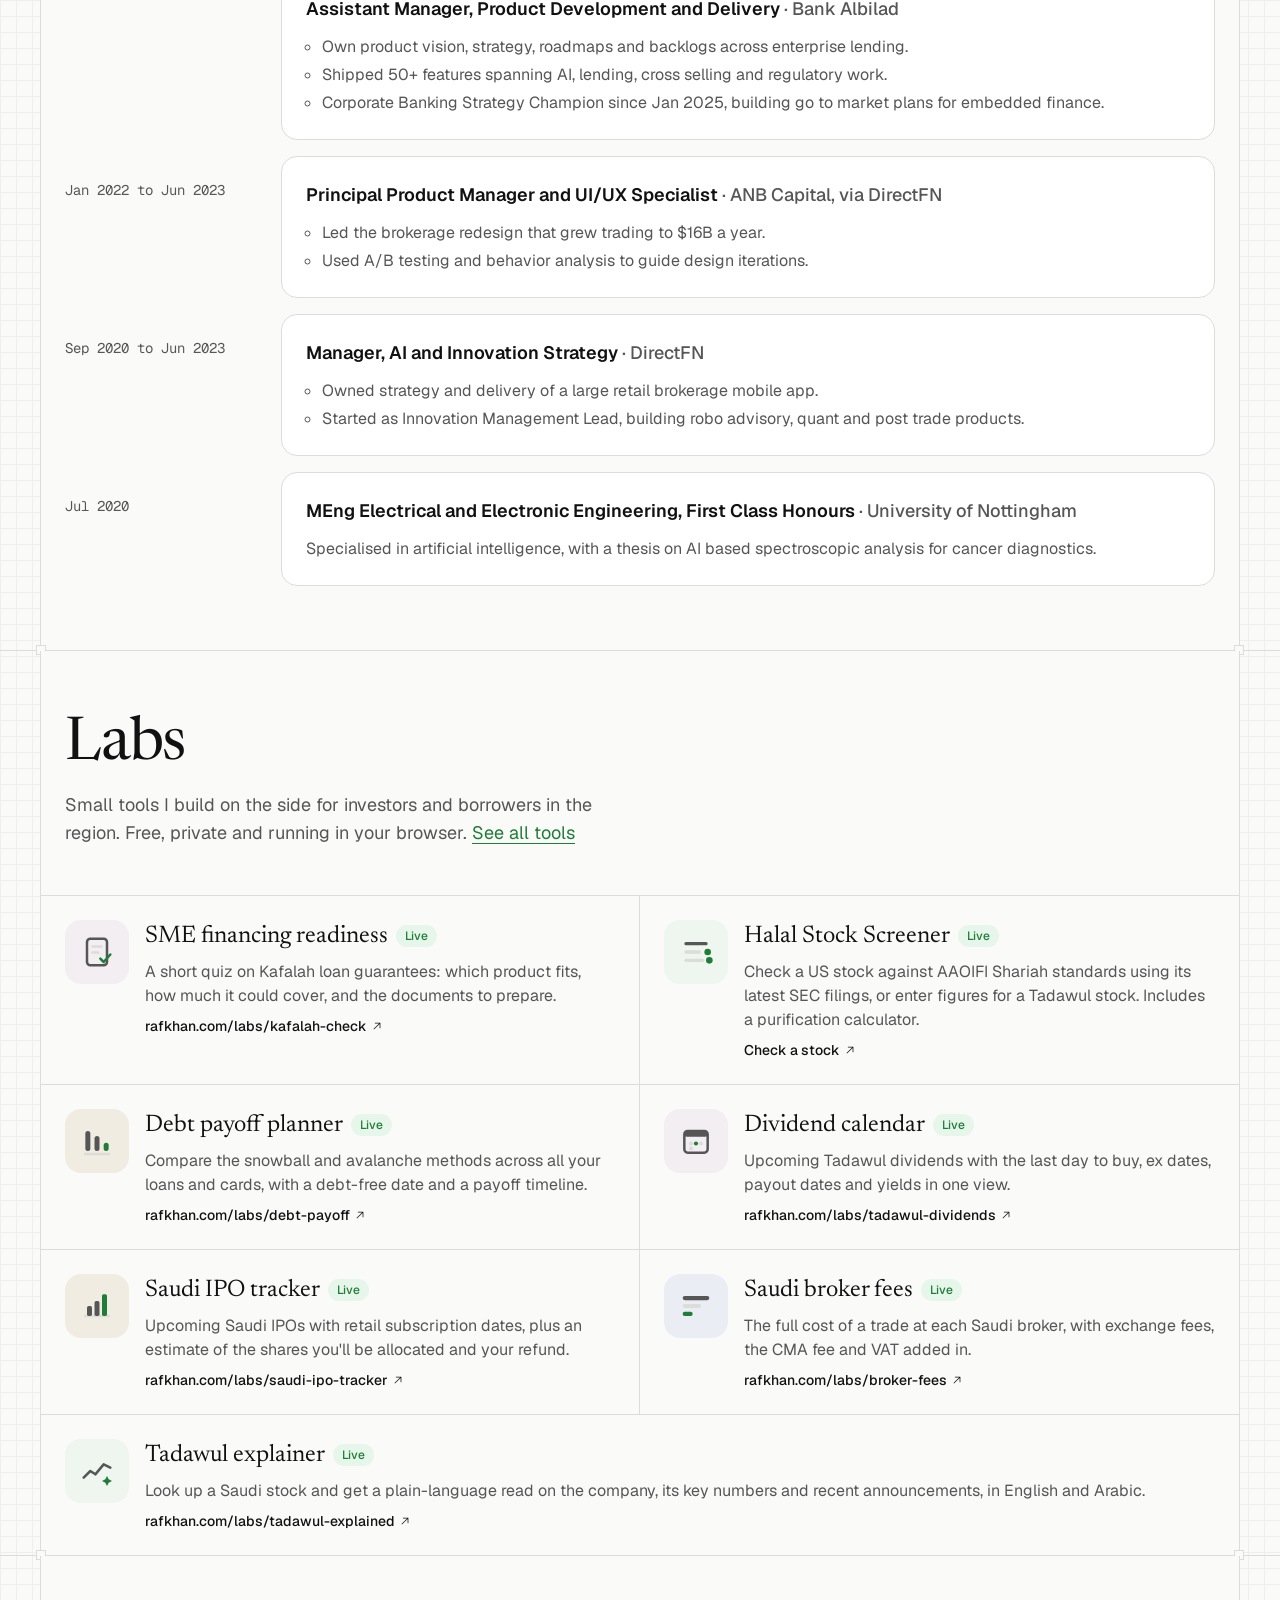
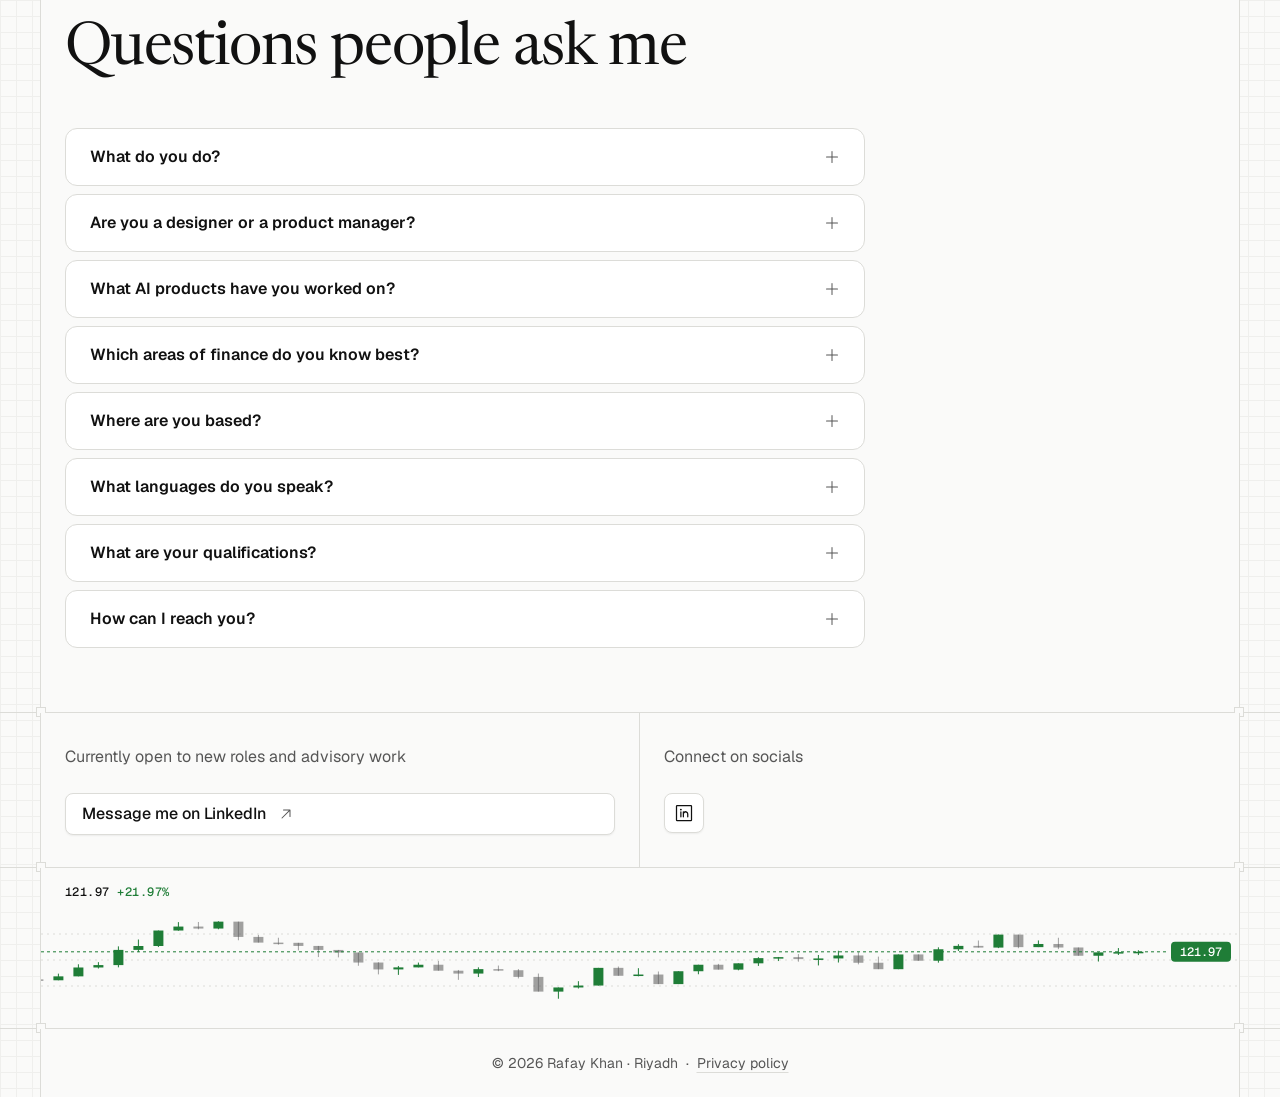
==== commit 13ff4d10: "Terminal hero: typed headline, build log, glyph cursor trail - Headline types in over pre-laid-out t" ====
--- a/index.html
+++ b/index.html
@@ -20,6 +20,7 @@
 <meta property="og:image:alt" content="Rafay Khan, product design and AI for finance">
 <meta name="twitter:card" content="summary_large_image">
 <link rel="preload" href="/fonts/geist-latin.woff2" as="font" type="font/woff2" crossorigin>
+<link rel="preload" href="/fonts/newsreader-latin.woff2" as="font" type="font/woff2" crossorigin>
 <link rel="stylesheet" href="/fonts/fonts.css">
 <script type="application/ld+json">
 {"@context":"https://schema.org","@graph":[
@@ -129,24 +130,45 @@
 
 /* hero */
 .hero { overflow: hidden; }
-.hero .col { min-height: max(560px, calc(100vh - var(--bar-h, 49px))); min-height: max(560px, calc(100svh - var(--bar-h, 49px))); display: flex; flex-direction: column; justify-content: flex-end; gap: 32px; padding: 24px 24px 24px; }
-/* space hero: a Milky Way night sky behind the hero in both themes; the sparkling stars sit over it */
-.sky { position: absolute; top: 0; left: 0; right: 0; height: var(--sky-h, 720px); z-index: 0; pointer-events: none; overflow: hidden; background: #03040a; }
-.sky .layer { position: absolute; inset: 0; will-change: transform; }
-.sky .img { position: absolute; inset: 0; width: 100%; height: 100%; max-width: none; object-fit: cover; object-position: center; transform: scale(1.06); }
-@keyframes sky-drift { from { transform: scale(1.06) rotate(0deg) translate3d(0, 0, 0); } to { transform: scale(1.14) rotate(-1.5deg) translate3d(-1.5%, 1%, 0); } }
-@media (prefers-reduced-motion: no-preference) { .sky .img { animation: sky-drift 70s ease-in-out infinite alternate; } }
-.sky::after { content: ""; position: absolute; left: 0; right: 0; bottom: 0; height: 50%; background: linear-gradient(rgba(3,4,10,0), rgba(3,4,10,0.55)); }
-/* while the night sky fills the screen, the top bar and consent card go dark too; light mode takes over once you scroll past it */
-html.on-sky .bar, html.on-sky .rkc { --bg: #131313; --ink: #f4f4f4; --muted: #a3a3a3; --line: #313131; --raised: #272727; --surface: #1f1f1f; --accent: #30d158; color-scheme: dark; }
-html.on-sky body::before { background: #131313; }
-.bar { transition: background-color 400ms var(--ease); }
-.hero { --ink: #f4f4f4; --muted: #a3a3a3; --line: rgba(255,255,255,0.14); --surface: #1f1f1f; --bg: #131313; color-scheme: dark; }
-.hello { margin: 0; max-width: 820px; text-shadow: 0 2px 24px rgba(0,0,0,0.55); font: 400 60px/1 var(--serif); letter-spacing: -0.02em; color: var(--ink); position: relative; }
+.hero .col { min-height: 640px; display: flex; flex-direction: column; justify-content: flex-end; gap: 32px; padding: 24px 24px 24px; }
+.hello { margin: 0; max-width: 900px; font: 400 60px/1 var(--serif); letter-spacing: -0.02em; color: var(--ink); position: relative; }
 .hello img { display: inline-block; width: 56px; height: 56px; border-radius: 9999px; object-fit: cover; vertical-align: -6px; border: 2px solid var(--surface); box-shadow: 0 2px 8px rgba(0,0,0,0.2); transform: rotate(-6deg); transition: transform 500ms var(--ease); }
 .hello img:hover { transform: rotate(0deg) scale(1.1); }
 .hero .gloss { align-self: flex-start; position: relative; }
-@media (max-width: 860px) { .hero .col { min-height: max(520px, calc(100svh - var(--bar-h, 49px))); } .hello { font-size: 48px; } .hello img { width: 44px; height: 44px; } }
+@media (max-width: 860px) { .hero .col { min-height: 560px; } .hello { font-size: 48px; } .hello img { width: 44px; height: 44px; } }
+/* terminal hero: a build log runs on the right, the headline types in, the cursor leaves a glyph trail */
+.hero .col { min-height: 720px; }
+.hero .who { margin: 0 0 -16px; font: 400 16px/24px var(--mono); color: var(--muted); position: relative; z-index: 1; }
+.hero .who b { color: var(--accent); font-weight: 400; }
+.hero .hello, .hero .gloss { z-index: 1; }
+.hero .feed { position: absolute; inset: 0; pointer-events: none; font: 400 13px/26px var(--mono); color: var(--muted); white-space: pre; }
+.feed .fc { position: absolute; top: 28px; left: 54%; right: 24px; bottom: 24px; overflow: hidden; -webkit-mask-image: linear-gradient(#000 55%, rgba(0,0,0,0.25)); mask-image: linear-gradient(#000 55%, rgba(0,0,0,0.25)); }
+.fc > div { position: absolute; left: 0; right: 0; top: 0; height: 26px; overflow: hidden; animation: feedin 500ms var(--ease) both; transition: transform 400ms var(--ease); }
+.feed .ps, .feed .ok { color: var(--accent); } .feed .k, .feed .new { color: var(--ink); }
+.feed .cur { display: inline-block; width: 0.55em; height: 1.05em; vertical-align: -0.2em; background: var(--accent); animation: blink 1s steps(1) infinite; }
+@keyframes feedin { from { opacity: 0; } }
+@keyframes blink { 50% { opacity: 0; } }
+.hello .ghost { color: transparent; }
+.hello .ghost.now { box-shadow: inset 4px 0 0 var(--accent); animation: blinkbar 1s steps(1) infinite; }
+@keyframes blinkbar { 50% { box-shadow: none; } }
+.hello .tcur { display: inline-block; width: 4px; height: 0.82em; vertical-align: -0.06em; margin-left: 6px; background: var(--accent); animation: blink 1s steps(1) infinite; }
+.hello .nw { white-space: nowrap; }
+.hello .pf { display: inline-block; position: relative; vertical-align: -6px; margin-left: 4px; padding: 3px; border-radius: 16px; background: var(--surface); border: 1px solid var(--line); box-shadow: 0 1px 0 rgba(255,255,255,0.5) inset, 0 8px 20px rgba(0,0,0,0.10); transform: rotate(-4deg); transition: transform 500ms var(--ease); }
+.hello .pf:hover { transform: rotate(0deg) scale(1.06); }
+.hello .pf img, .hello .pf img:hover { display: block; width: 48px; height: 48px; border-radius: 12px; border: 0; box-shadow: none; transform: none; vertical-align: 0; }
+.hello .pf i { position: absolute; right: -3px; bottom: -3px; width: 14px; height: 14px; border-radius: 9999px; background: var(--accent); border: 3px solid var(--bg); }
+.hello .cash { display: inline-block; width: 0.62em; height: 0.62em; margin-left: 0.14em; vertical-align: 0.02em; color: var(--accent); transform: rotate(-10deg); }
+@media (min-width: 861px) { .hero .col { justify-content: center; } .hero .hello { max-width: min(54%, 660px); } }
+@media (max-width: 860px) {
+  .hero .col { min-height: 760px; padding-top: 210px; justify-content: flex-start; }
+  .hero .feed { font-size: 11px; line-height: 22px; }
+  .feed .fc { left: 16px; right: 16px; top: 16px; bottom: auto; height: 190px; -webkit-mask-image: linear-gradient(#000 40%, transparent); mask-image: linear-gradient(#000 40%, transparent); }
+  .fc > div { height: 22px; }
+  .hero .who { margin: 0 0 -20px; font-size: 14px; }
+  .hello .pf img, .hello .pf img:hover { width: 36px; height: 36px; border-radius: 9px; } .hello .pf { border-radius: 13px; }
+}
+@media (prefers-reduced-motion: reduce) { .fc > div { animation: none; transition: none; } .feed .cur, .hello .tcur, .hello .ghost.now { animation: none; } .hello .pf { transition: none; } }
+
 .cred { margin: 0; color: var(--muted); }
 .cred b { color: var(--ink); font-weight: 500; }
 
@@ -351,8 +373,6 @@
 <body style="margin:0">
 
 <a class="skip" href="#main">Skip to content</a>
-<div class="sky" aria-hidden="true"><div class="layer"><picture><source media="(max-width: 700px)" type="image/avif" srcset="/img/hero/galaxy-mobile.avif"><source media="(max-width: 700px)" type="image/webp" srcset="/img/hero/galaxy-mobile.webp"><source type="image/avif" srcset="/img/hero/galaxy-1920.avif 1x, /img/hero/galaxy-3840.avif 2x"><img class="img" src="/img/hero/galaxy-2560.webp" alt="" width="3840" height="2160" fetchpriority="high"></picture>
-</div></div>
 <canvas id="space" aria-hidden="true"></canvas>
 
 <header class="bar band">
@@ -366,7 +386,9 @@
 <main id="main">
   <section class="hero band" id="top">
     <div class="col">
-      <h1 class="hello">Hey! I'm Rafay Khan <img src="rafay.jpg" alt="Portrait of Rafay Khan" width="400" height="400"><br>I build AI enabled products that people trust with their money</h1>
+      <div class="feed" aria-hidden="true"><div class="fc" id="feed"></div></div>
+      <p class="who" aria-hidden="true"><b>&gt;</b> whoami</p>
+      <h1 class="hello">Hey! I'm Rafay Khan <span class="pf"><img src="rafay.jpg" alt="Portrait of Rafay Khan" width="400" height="400"><i></i></span><br>I build AI enabled products that people trust with their <span class="nw">money<svg class="cash" viewBox="0 0 24 24" fill="none" stroke="currentColor" stroke-width="2" stroke-linecap="round" stroke-linejoin="round" aria-hidden="true"><rect x="2" y="6" width="20" height="12" rx="2.5"/><circle cx="12" cy="12" r="2.6"/><path d="M6 10v4M18 10v4"/></svg></span></h1>
       <a class="gloss" href="https://www.linkedin.com/in/rafekhan" target="_blank" rel="noopener">Start a conversation <svg class="ico" viewBox="0 0 256 256" fill="currentColor" aria-hidden="true"><path d="M200,128a8,8,0,0,1-3.8,6.8l-112,72A8,8,0,0,1,72,200V56a8,8,0,0,1,12.2-6.8l112,72A8,8,0,0,1,200,128Z"/></svg></a>
     </div>
   </section>
@@ -619,29 +641,10 @@
     });
   }
 
-  // space hero: size the night sky to the hero and drift it slower than the page
-  (function () {
-    var sky = document.querySelector('.sky'), hero = document.getElementById('top'); if (!sky || !hero) return;
-    var layer = sky.querySelector('.layer');
-    var bar = document.querySelector('.bar'), de = document.documentElement;
-    function size() {
-      if (bar) de.style.setProperty('--bar-h', bar.offsetHeight + 'px');
-      window.__skyH = hero.getBoundingClientRect().bottom + (window.scrollY || 0); sky.style.setProperty('--sky-h', window.__skyH + 'px'); onSky();
-    }
-    // keep the top bar dark while it sits over the sky
-    function onSky() { de.classList.toggle('on-sky', (window.scrollY || 0) + (bar ? bar.offsetHeight : 0) < window.__skyH); }
-    window.addEventListener('scroll', onSky, { passive: true });
-    size(); window.addEventListener('resize', size); window.addEventListener('load', size);
-    if (reduce) return;
-    function drift() { var y = window.scrollY || 0; if (y < window.__skyH) layer.style.transform = 'translate3d(0,' + (y * 0.35).toFixed(1) + 'px,0)'; }
-    if (lenis) lenis.on('scroll', drift); else window.addEventListener('scroll', drift, { passive: true });
-  })();
-
-  // starfield: stars twinkle softly and sparkle near the pointer; over the night sky there are more of them, plus the odd shooting star
+  // starfield: fixed stars twinkle softly; the pointer leaves a short trail of 0/1, %, $, # and arrows
   (function () {
     var cv = document.getElementById('space'); if (!cv || !cv.getContext) return;
-    var ctx = cv.getContext('2d'), stars = [], dust = [], meteors = [], nextMeteor = 1800, w = 0, h = 0, d = 1, star = '#ffffff', spark = '#30d158', dark = true;
-    var mx = -9999, my = -9999;
+    var ctx = cv.getContext('2d'), stars = [], w = 0, h = 0, d = 1, star = '#ffffff', spark = '#30d158', dark = true;
     function readColors() {
       var cs = getComputedStyle(document.documentElement);
       star = cs.getPropertyValue('--ink').trim();
@@ -651,83 +654,120 @@
     function build() {
       var r = cv.getBoundingClientRect(); w = r.width; h = r.height; d = Math.min(window.devicePixelRatio || 1, 2);
       cv.width = w * d; cv.height = h * d; ctx.setTransform(d, 0, 0, d, 0, 0);
-      var n = Math.round(w * h / 2800); stars = [];
+      var n = Math.round(w * h / 5200); stars = [];
       for (var i = 0; i < n; i++) stars.push({ x: Math.random() * w, y: Math.random() * h, z: 0.2 + Math.random() * 0.8,
-        r: Math.random() < 0.08 ? 1.4 : 0.6 + Math.random() * 0.6, ph: Math.random() * 6.283, sp: 0.6 + Math.random() * 1.6, glow: 0, par: 0.18, k: Math.random() });
-      // a fainter, slower layer behind: it drifts at a third of the speed, so scrolling reads as depth
-      var m = Math.round(w * h / 1400);
-      for (var j = 0; j < m; j++) stars.push({ x: Math.random() * w, y: Math.random() * h, z: 0.15 + Math.random() * 0.35,
-        r: 0.35 + Math.random() * 0.3, ph: Math.random() * 6.283, sp: 0.3 + Math.random() * 0.8, glow: 0, par: 0.06, far: true, k: Math.random() });
-      // fine star dust, only drawn over the night sky
-      var q = Math.round(w * h / 650); dust = [];
-      for (var k = 0; k < q; k++) dust.push({ x: Math.random() * w, y: Math.random() * h, a: 0.15 + Math.random() * 0.45, s: Math.random() < 0.85 ? 1 : 1.5 });
+        r: Math.random() < 0.08 ? 1.4 : 0.6 + Math.random() * 0.6, ph: Math.random() * 6.283, sp: 0.6 + Math.random() * 1.6, glow: 0 });
     }
+    var trail = [], lastX = -99, lastY = -99, GL = '0101101%+$#↑'.split('');
+    window.addEventListener('pointermove', function (e) {
+      if (reduce) return;
+      var dx = e.clientX - lastX, dy = e.clientY - lastY; if (dx * dx + dy * dy < 324) return; lastX = e.clientX; lastY = e.clientY;
+      trail.push({ x: e.clientX + (Math.random() - 0.5) * 12, y: e.clientY + (Math.random() - 0.5) * 12, t: performance.now(), g: GL[(Math.random() * GL.length) | 0], vy: 12 + Math.random() * 22 });
+      if (trail.length > 80) trail.shift();
+    }, { passive: true });
     function draw(t) {
       ctx.clearRect(0, 0, w, h);
-      var base = dark ? 0.55 : 0.28, sc = window.scrollY || 0, sb = (window.__skyH || 0) - sc;
+      var base = dark ? 0.55 : 0.28;
       for (var i = 0; i < stars.length; i++) {
         var s = stars[i];
-        var y = reduce ? s.y : ((s.y - sc * s.par) % h + h) % h;
-        var inSky = y < sb, col = inSky ? '#ffffff' : star, b = inSky ? 0.85 : base;
-        if (!inSky && s.k > 0.5) continue;
-        var dx = s.x - mx, dy = y - my, near = Math.max(0, 1 - Math.sqrt(dx * dx + dy * dy) / 140);
-        s.glow = Math.max(s.far ? near * 0.4 : near, s.glow * 0.94);
+        var y = s.y;
+        var near = 0;
+        s.glow = Math.max(near, s.glow * 0.94);
         var tw = reduce ? 0.7 : 0.55 + 0.45 * Math.sin(t / 1000 * s.sp + s.ph);
-        var a = Math.min(1, b * s.z * tw + s.glow * 0.9), rad = s.r * (1 + s.glow * 1.2);
-        ctx.globalAlpha = a; ctx.fillStyle = s.glow > 0.08 ? spark : col;
+        var a = Math.min(1, base * s.z * tw + s.glow * 0.9), rad = s.r * (1 + s.glow * 1.2);
+        ctx.globalAlpha = a; ctx.fillStyle = s.glow > 0.08 ? spark : star;
         ctx.beginPath(); ctx.arc(s.x, y, rad, 0, 6.283); ctx.fill();
         if (s.glow > 0.35) {
           var L = rad * 2 + s.glow * 6; ctx.globalAlpha = a * 0.7; ctx.strokeStyle = spark; ctx.lineWidth = 0.8;
           ctx.beginPath(); ctx.moveTo(s.x - L, y); ctx.lineTo(s.x + L, y); ctx.moveTo(s.x, y - L); ctx.lineTo(s.x, y + L); ctx.stroke();
         }
       }
-      if (sb > 0) {
-        ctx.save(); ctx.beginPath(); ctx.rect(0, 0, w, Math.min(sb, h)); ctx.clip();
-        ctx.fillStyle = '#ffffff';
-        for (var j = 0; j < dust.length; j++) {
-          var p = dust[j], py = reduce ? p.y : ((p.y - sc * 0.03) % h + h) % h;
-          if (py > sb) continue;
-          ctx.globalAlpha = p.a; ctx.fillRect(p.x, py, p.s, p.s);
-        }
-        if (!reduce) meteorsDraw(t, Math.min(sb, h));
-        ctx.restore();
+      if (trail.length) {
+        var now = performance.now(); ctx.fillStyle = spark; ctx.font = '500 13px "Geist Mono", ui-monospace, monospace'; ctx.textAlign = 'center'; ctx.textBaseline = 'middle';
+        trail = trail.filter(function (p) { var age = (now - p.t) / 1100; if (age >= 1) return false; ctx.globalAlpha = (1 - age) * 0.9; ctx.fillText(p.g, p.x, p.y - age * p.vy); return true; });
       }
       ctx.globalAlpha = 1;
-    }
-    // shooting stars: one every few seconds, a bright head with a fading tail, only over the sky
-    function meteorsDraw(t, sh) {
-      if (t > nextMeteor) {
-        var ang = (18 + Math.random() * 20) * Math.PI / 180, dir = Math.random() < 0.7 ? -1 : 1;
-        meteors.push({ x: w * (0.2 + Math.random() * 0.75), y: sh * (0.04 + Math.random() * 0.45), vx: dir * Math.cos(ang), vy: Math.sin(ang),
-          dist: 260 + Math.random() * 380, len: 120 + Math.random() * 160, t0: t, dur: 650 + Math.random() * 500 });
-        nextMeteor = t + 2200 + Math.random() * 4800;
-      }
-      for (var i = meteors.length - 1; i >= 0; i--) {
-        var m = meteors[i], p = (t - m.t0) / m.dur;
-        if (p >= 1) { meteors.splice(i, 1); continue; }
-        var e = 1 - Math.pow(1 - p, 2), hx = m.x + m.vx * m.dist * e, hy = m.y + m.vy * m.dist * e;
-        var L = m.len * Math.min(1, p * 3), tx = hx - m.vx * L, ty = hy - m.vy * L, a = Math.sin(Math.PI * p);
-        var g = ctx.createLinearGradient(tx, ty, hx, hy);
-        g.addColorStop(0, 'rgba(255,255,255,0)'); g.addColorStop(1, 'rgba(255,255,255,' + (0.9 * a).toFixed(3) + ')');
-        ctx.globalAlpha = 1; ctx.strokeStyle = g; ctx.lineWidth = 1.4; ctx.lineCap = 'round';
-        ctx.beginPath(); ctx.moveTo(tx, ty); ctx.lineTo(hx, hy); ctx.stroke();
-        ctx.globalAlpha = a; ctx.fillStyle = '#ffffff'; ctx.beginPath(); ctx.arc(hx, hy, 1.6, 0, 6.283); ctx.fill();
-        ctx.globalAlpha = a * 0.25; ctx.beginPath(); ctx.arc(hx, hy, 5, 0, 6.283); ctx.fill();
-      }
     }
     readColors(); build(); draw(0);
     window.addEventListener('resize', function () { build(); draw(performance.now()); });
     if (window.matchMedia) window.matchMedia('(prefers-color-scheme: dark)').addEventListener('change', function () { readColors(); draw(performance.now()); });
     new MutationObserver(function () { readColors(); draw(performance.now()); }).observe(document.documentElement, { attributes: true, attributeFilter: ['data-theme'] });
     if (reduce) return;
-    window.addEventListener('pointermove', function (e) { mx = e.clientX; my = e.clientY; }, { passive: true });
-    document.addEventListener('pointerleave', function () { mx = my = -9999; });
     function frame(t) {
       if (document.hidden) return;
       draw(t); requestAnimationFrame(frame);
     }
     document.addEventListener('visibilitychange', function () { if (!document.hidden) requestAnimationFrame(frame); });
     requestAnimationFrame(frame);
+  })();
+
+
+  // terminal hero: the headline types in over text that is already laid out (no reflow, no LCP delay)
+  (function () {
+    var h1 = document.querySelector('.hero .hello'); if (!h1) return;
+    var cur = document.createElement('span'); cur.className = 'tcur'; cur.setAttribute('aria-hidden', 'true');
+    if (reduce) { h1.appendChild(cur); return; }
+    var segs = [];
+    (function walk(p) { Array.prototype.slice.call(p.childNodes).forEach(function (n) {
+      if (n.nodeType === 1 && n.classList.contains('nw')) walk(n);
+      else if (n.nodeType === 3) { var g = document.createElement('span'); g.className = 'ghost'; g.textContent = n.textContent; n.textContent = ''; n.after(g); segs.push({ t: n, g: g }); }
+      else if (n.nodeType === 1 && n.tagName !== 'BR') { n.style.visibility = 'hidden'; segs.push({ el: n }); }
+    }); })(h1);
+    function wait(ms) { return new Promise(function (r) { setTimeout(r, ms); }); }
+    (async function () {
+      for (var i = 0; i < segs.length; i++) {
+        var sg = segs[i];
+        if (sg.el) { sg.el.style.visibility = ''; continue; }
+        sg.g.classList.add('now');
+        while (sg.g.textContent.length) { var c = sg.g.textContent; sg.t.textContent += c[0]; sg.g.textContent = c.slice(1); await wait(28 + Math.random() * 30); }
+        sg.g.remove();
+      }
+      h1.appendChild(cur);
+    })();
+  })();
+
+  // terminal hero: a build log fills the right side, newest line on top
+  (function () {
+    var feed = document.getElementById('feed'); if (!feed) return;
+    var PH = [['research', ['interviewing retail investors', 'shadowing support calls', 'reading app store reviews', 'mapping the trading journey', 'auditing onboarding drop-off', 'benchmarking brokerage apps', 'talking to SME owners']],
+      ['wireframe', ['sketching the order ticket', 'watchlist, three layouts', 'onboarding flow', 'arabic RTL pass', 'portfolio view', 'empty and error states']],
+      ['prototype', ['clickable order flow', 'AI insight card', 'price alerts', 'instant account opening']],
+      ['test', ['usability sessions', 'A/B portfolio summary', 'accessibility check', 'arabic and english copy']],
+      ['build', ['handoff to engineering', 'API contract review', 'QA on iOS, Android and web']],
+      ['ship', ['staged rollout', 'release to the app store', 'live on web']],
+      ['measure', ['reading the funnel', 'adoption dashboard', 'planning the next iteration']]];
+    var ph = 0, count = 0, last = '';
+    function pad(t, n) { while (t.length < n) t += ' '; return t; }
+    function next() {
+      var p = PH[ph % PH.length], act; count++;
+      if (count >= 2 + ((Math.random() * 2) | 0)) { ph++; count = 0; }
+      do { act = p[1][(Math.random() * p[1].length) | 0]; } while (act === last); last = act;
+      return [p[0], act];
+    }
+    function html(st, txt, tail) { return '<span class="ps">&gt;</span> <span class="k">' + pad(st, 10) + '</span>' + txt + tail; }
+    function lh() { return innerWidth <= 860 ? 22 : 26; }
+    function maxLines() { return Math.ceil(feed.clientHeight / lh()) + 1; }
+    function place() { var h = lh(); for (var k = 0; k < feed.children.length; k++) feed.children[k].style.transform = 'translateY(' + (k * h) + 'px)'; }
+    addEventListener('resize', place);
+    if (reduce) {
+      var out = ''; for (var i = 0; i < 30; i++) { var l = next(); out += '<div>' + html(l[0], l[1], ' <span class="ok">✓</span>') + '</div>'; } feed.innerHTML = out; place(); return;
+    }
+    function wait(ms) { return new Promise(function (r) { setTimeout(r, ms); }); }
+    var heroBox = document.querySelector('.hero'), onScreen = true;
+    if ('IntersectionObserver' in window) new IntersectionObserver(function (e) { onScreen = e[0].isIntersecting; }).observe(heroBox);
+    (async function run() {
+      await wait(600);
+      for (;;) {
+        if (document.hidden || !onScreen) { await wait(500); continue; }
+        var L = next(), d = document.createElement('div');
+        feed.insertBefore(d, feed.firstChild);
+        while (feed.children.length > maxLines()) feed.lastChild.remove();
+        place();
+        for (var j = 0; j <= L[1].length; j += 2) { d.innerHTML = html(L[0], '<span class="new">' + L[1].slice(0, j) + '</span>', '<span class="cur"></span>'); await wait(15); }
+        d.innerHTML = html(L[0], '<span class="new">' + L[1] + '</span>', ''); await wait(170);
+        d.innerHTML = html(L[0], L[1], ' <span class="ok">✓</span>'); await wait(160 + Math.random() * 200);
+      }
+    })();
   })();
 
   // hero market line: draws in, then ticks forward; static when motion is reduced
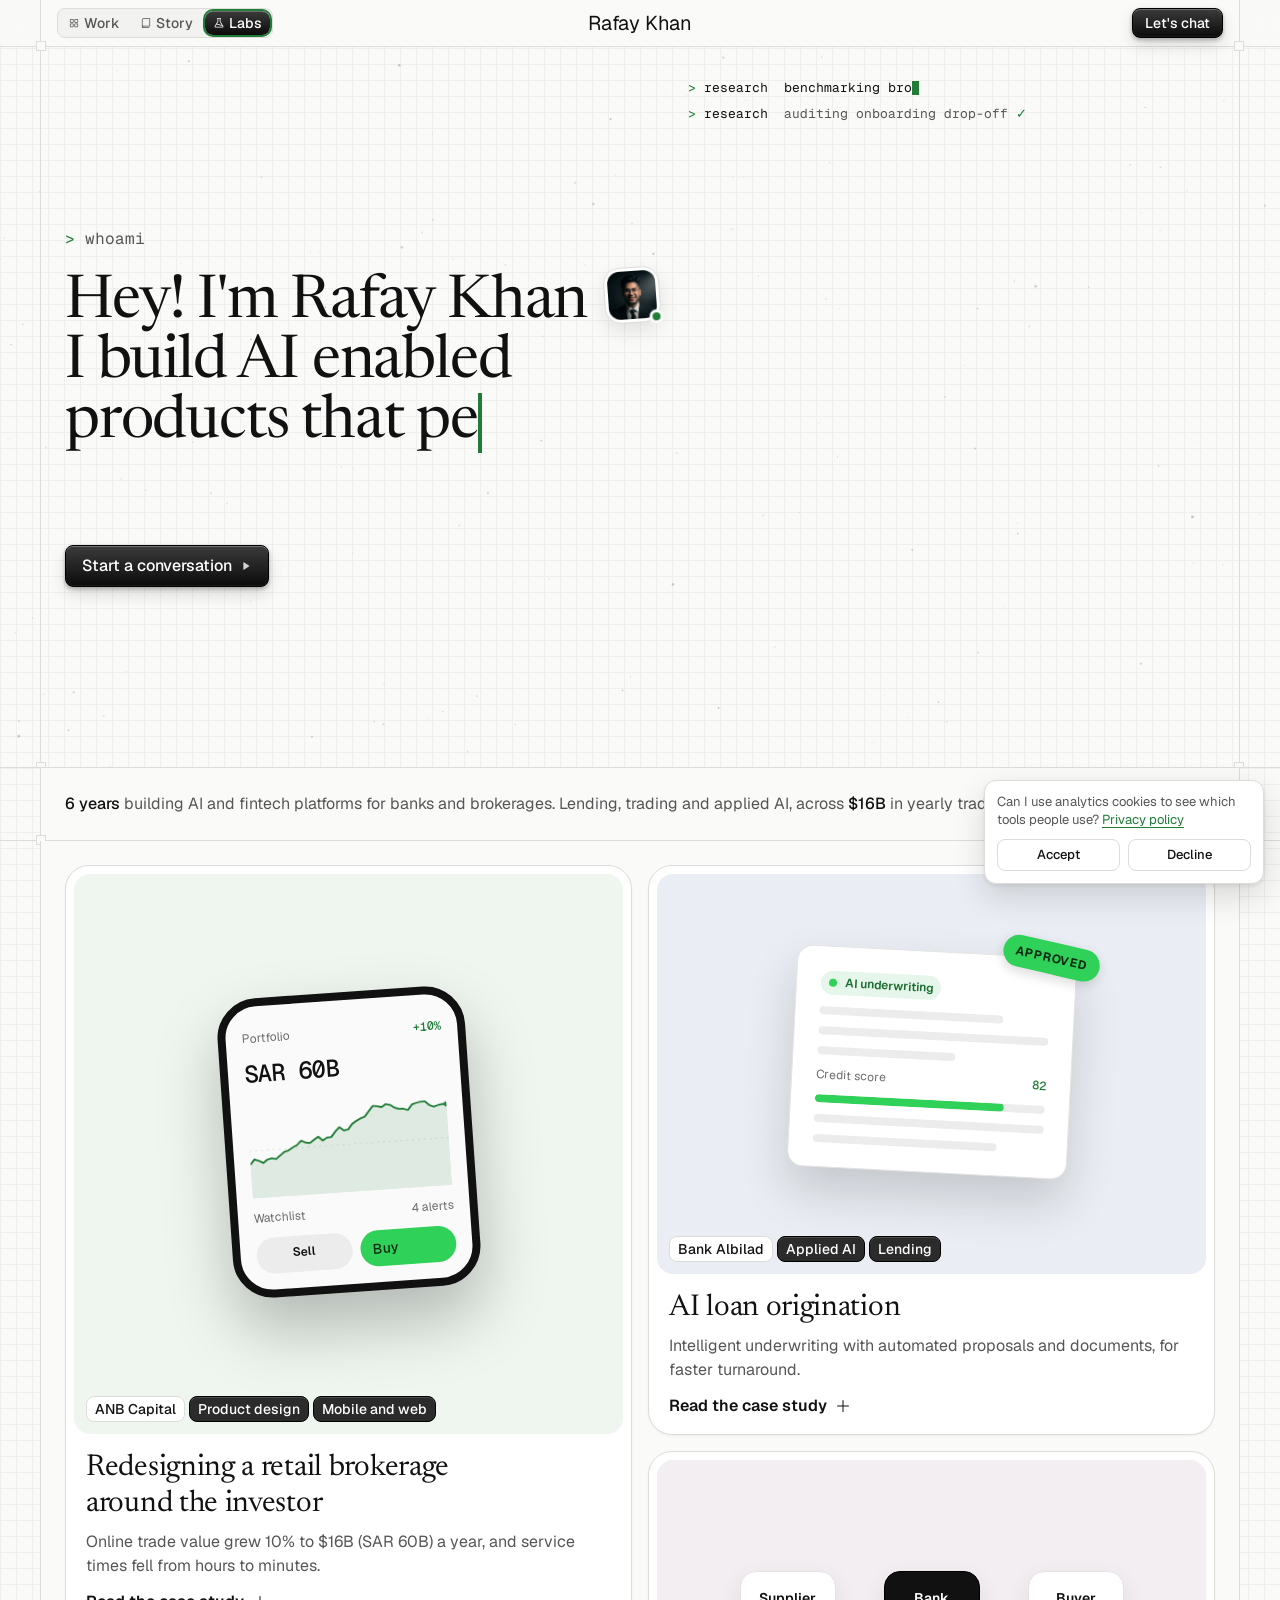
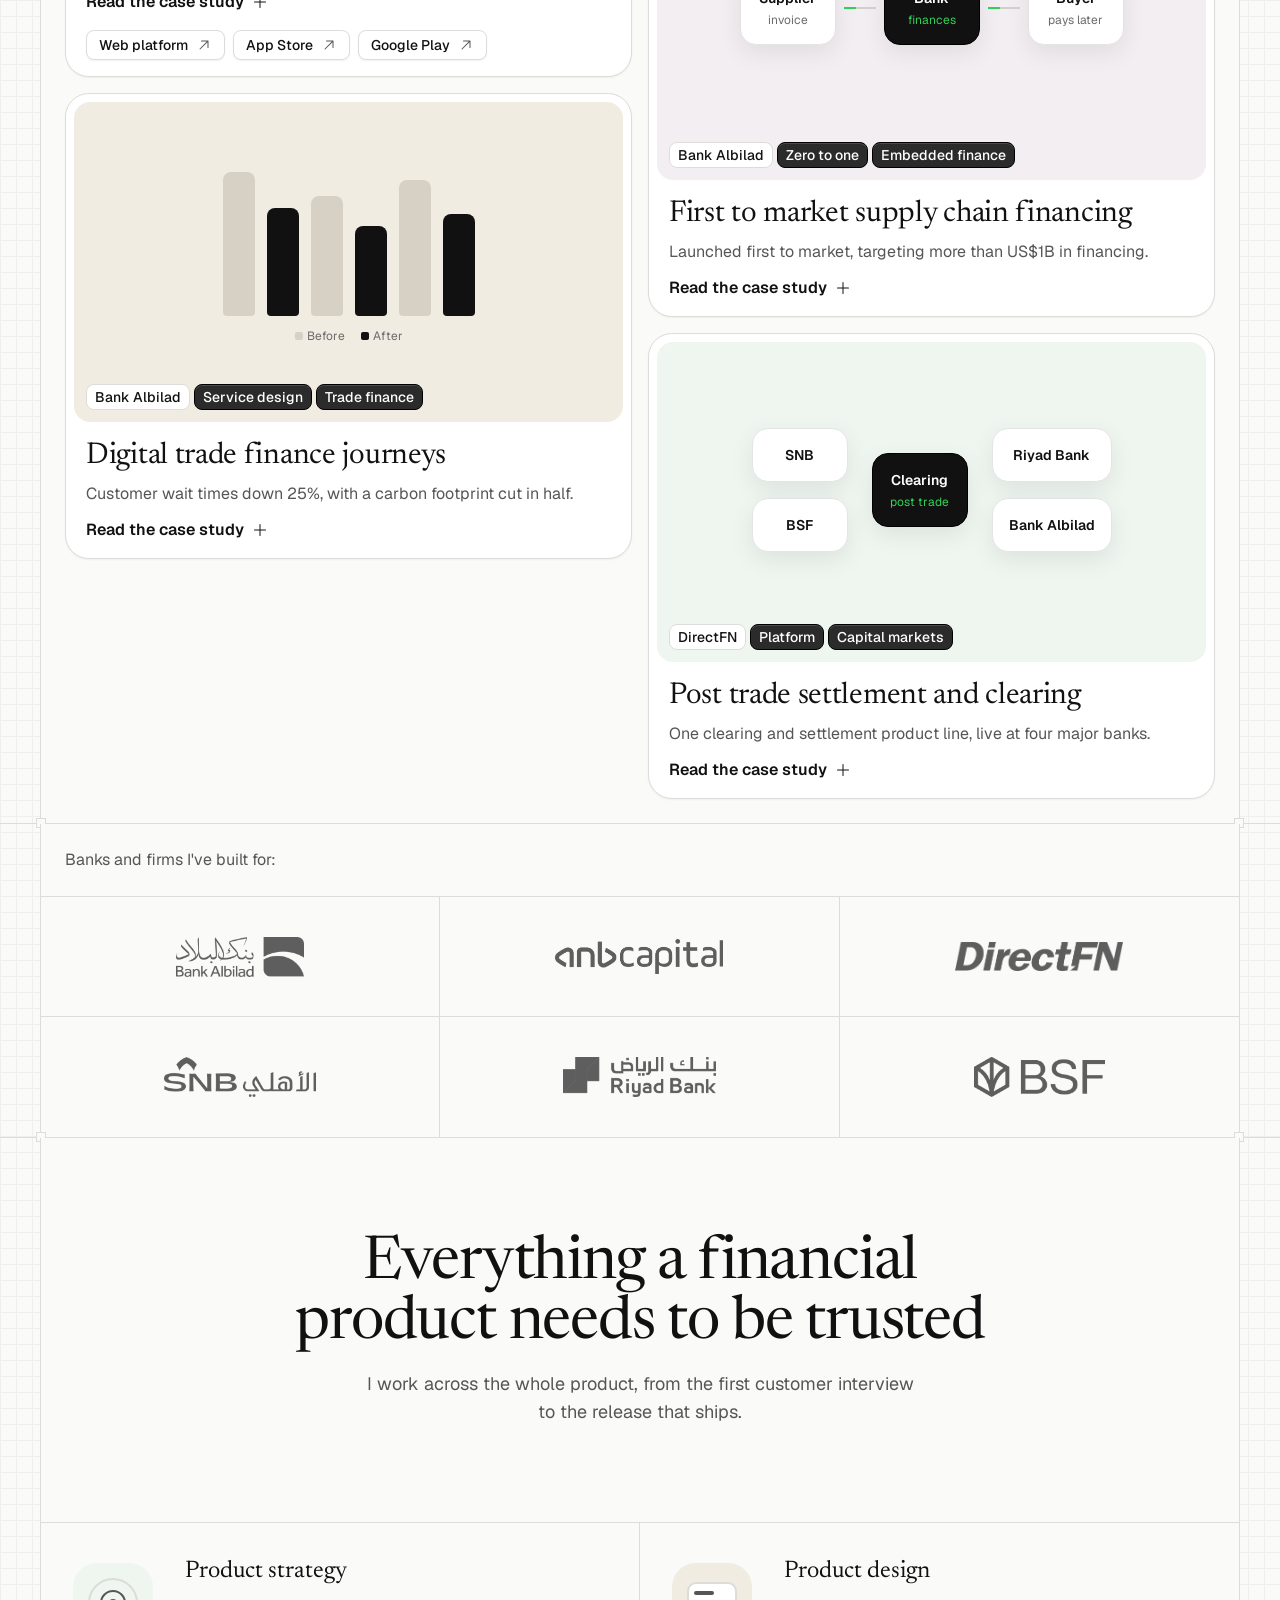
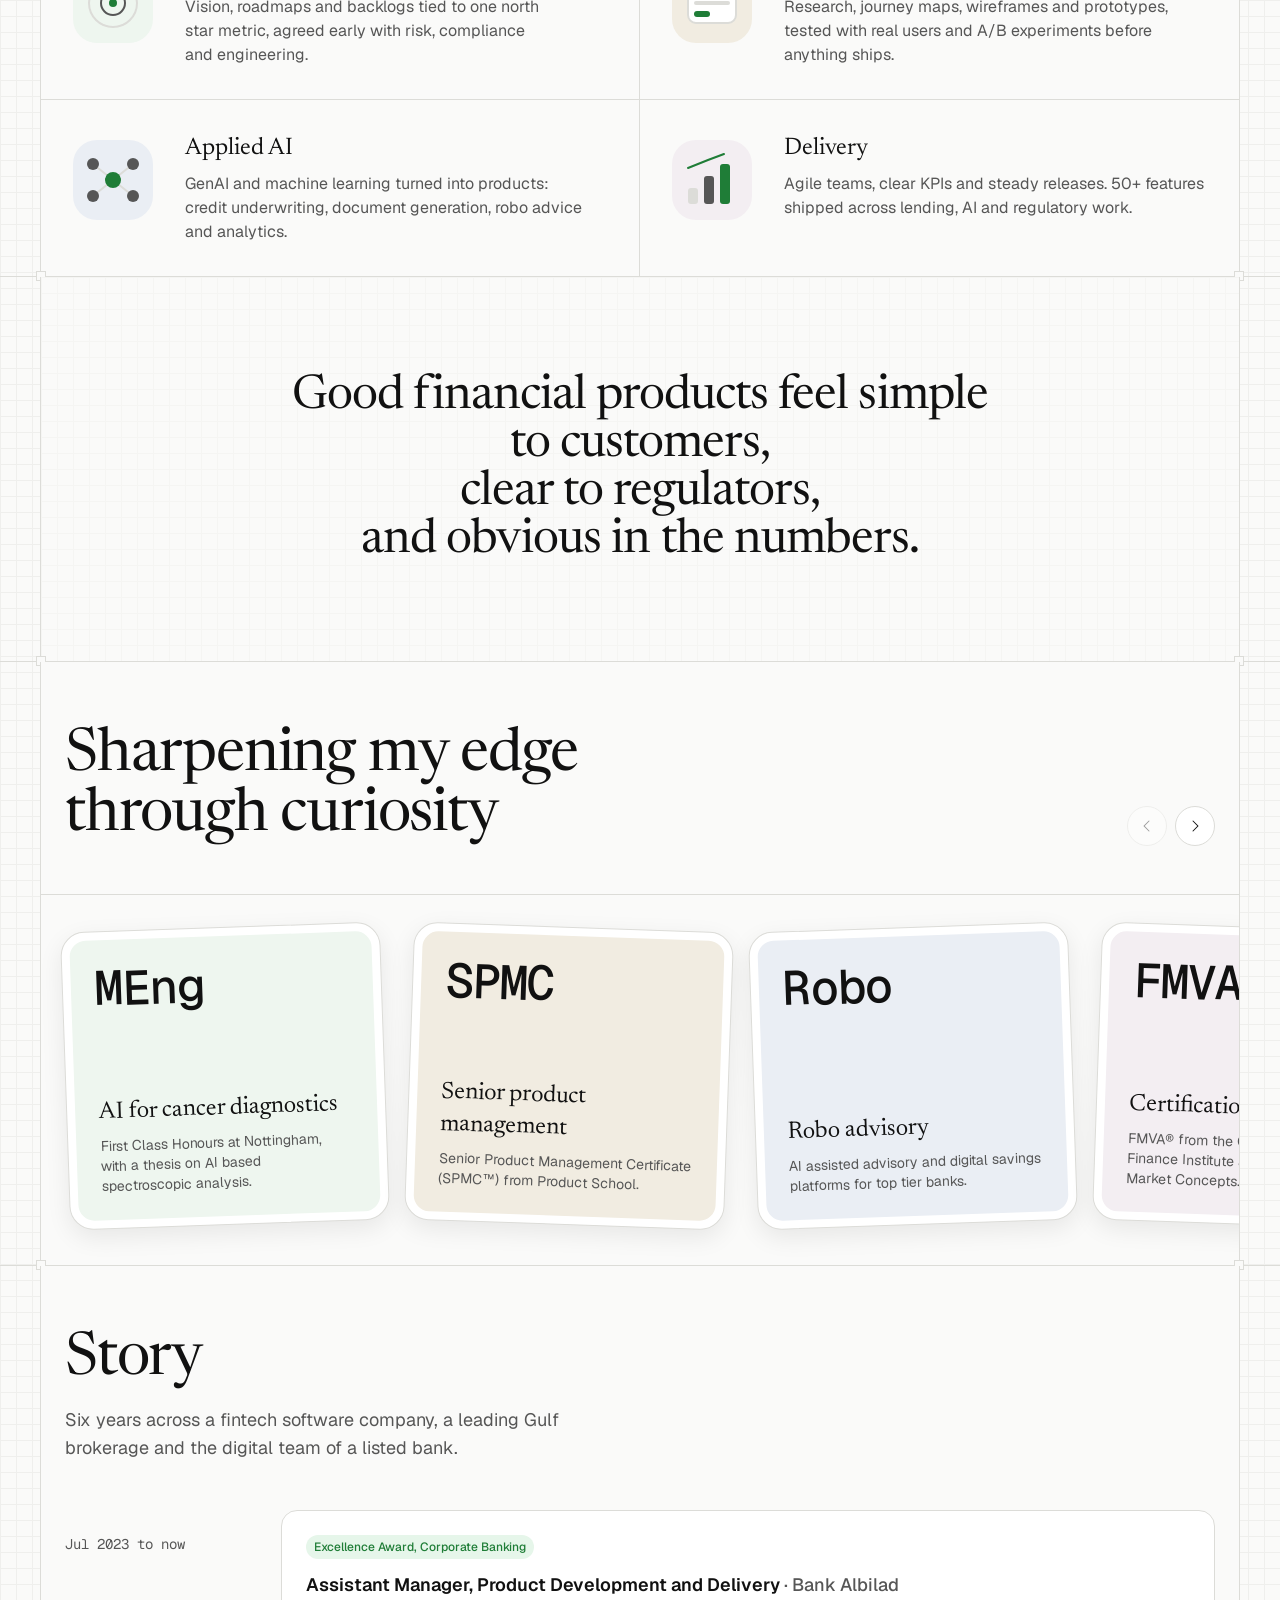
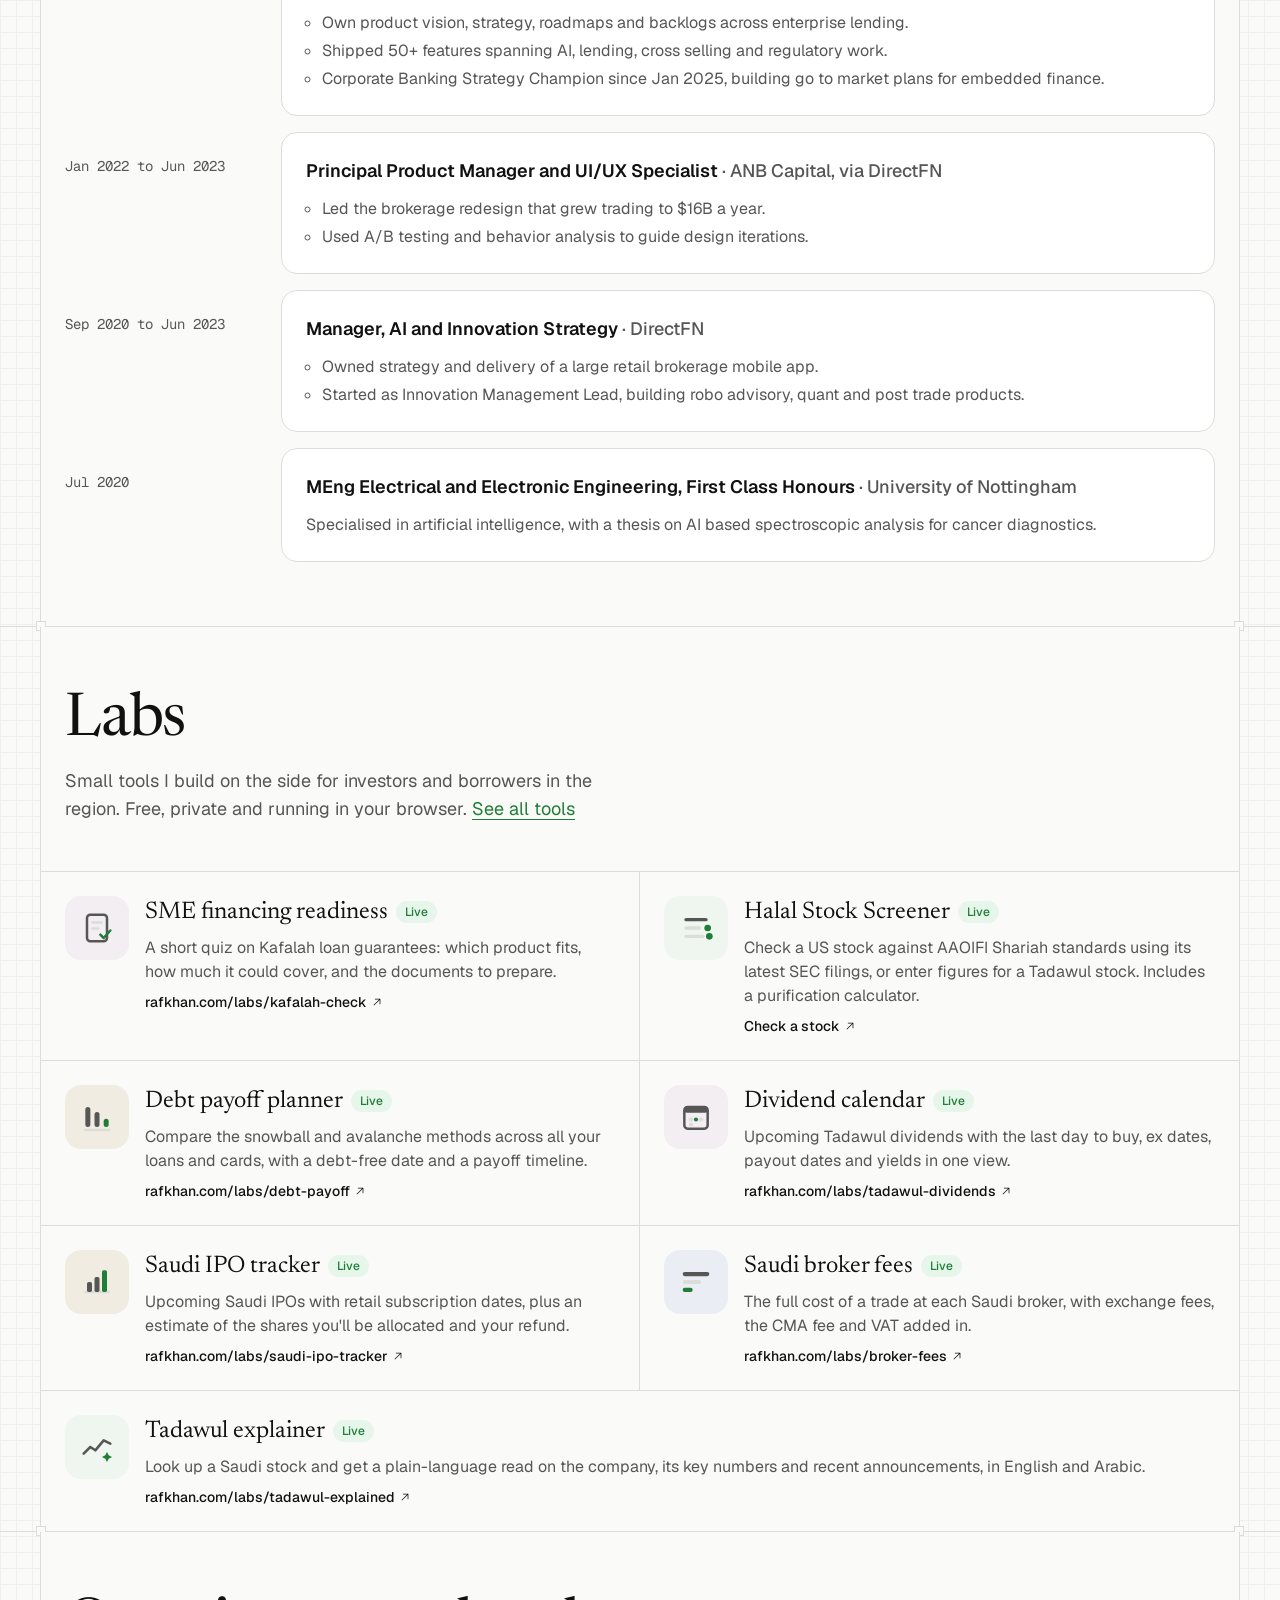
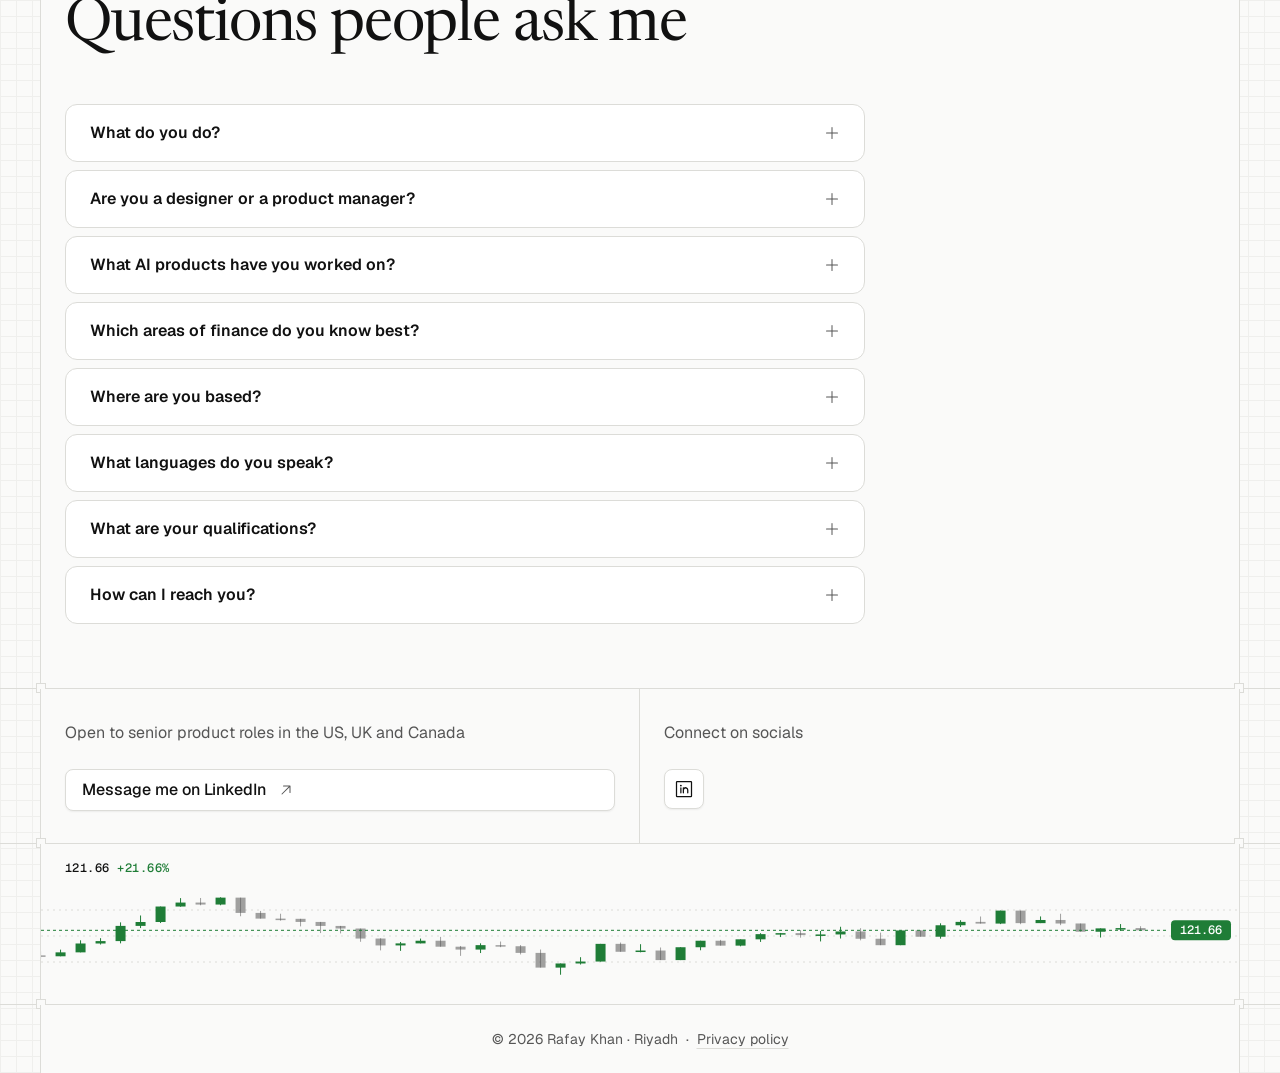
==== commit 93ee4bdd: "Frame homepage for US, UK and Canada recruiters Lead with AI and fintech platforms instead of locati" ====
--- a/index.html
+++ b/index.html
@@ -5,19 +5,19 @@
 <meta name="viewport" content="width=device-width, initial-scale=1">
 <meta http-equiv="Content-Security-Policy" content="default-src 'self'; script-src 'self' 'unsafe-inline' https://www.googletagmanager.com; style-src 'self' 'unsafe-inline'; font-src 'self'; img-src 'self' data: https://*.google-analytics.com https://*.googletagmanager.com https://*.g.doubleclick.net https://*.google.com; connect-src 'self' https://*.google-analytics.com https://*.analytics.google.com https://*.googletagmanager.com https://*.g.doubleclick.net https://*.google.com; object-src 'none'; base-uri 'self'; form-action 'self'; upgrade-insecure-requests">
 <meta name="referrer" content="strict-origin-when-cross-origin">
-<title>Rafay Khan · Product design and AI for finance</title>
+<title>Rafay Khan · AI and fintech product leader</title>
 <link rel="canonical" href="https://rafkhan.com/">
-<meta name="description" content="Rafay Khan is a product designer and product manager in Riyadh who designs and ships AI products for banking and capital markets.">
+<meta name="description" content="Rafay Khan is a senior product manager who builds AI and fintech platforms for banks, brokerages and capital markets. Open to roles in the US, UK and Canada.">
 <meta property="og:type" content="website">
 <meta property="og:site_name" content="Rafay Khan">
 <meta property="og:locale" content="en_US">
-<meta property="og:title" content="Rafay Khan · Product design and AI for finance">
-<meta property="og:description" content="Product designer and product manager for banking and capital markets. Led the redesign behind SAR 60B ($16B) in yearly trades.">
+<meta property="og:title" content="Rafay Khan · AI and fintech product leader">
+<meta property="og:description" content="Senior product manager building AI and fintech platforms. Led the brokerage redesign behind $16B in yearly trades.">
 <meta property="og:url" content="https://rafkhan.com/">
 <meta property="og:image" content="https://rafkhan.com/og/home.png">
 <meta property="og:image:width" content="1200">
 <meta property="og:image:height" content="630">
-<meta property="og:image:alt" content="Rafay Khan, product design and AI for finance">
+<meta property="og:image:alt" content="Rafay Khan, AI and fintech platforms for banking and capital markets">
 <meta name="twitter:card" content="summary_large_image">
 <link rel="preload" href="/fonts/geist-latin.woff2" as="font" type="font/woff2" crossorigin>
 <link rel="preload" href="/fonts/newsreader-latin.woff2" as="font" type="font/woff2" crossorigin>
@@ -25,13 +25,13 @@
 <script type="application/ld+json">
 {"@context":"https://schema.org","@graph":[
 {"@type":"WebSite","@id":"https://rafkhan.com/#site","name":"Rafay Khan","url":"https://rafkhan.com/","inLanguage":"en","publisher":{"@id":"https://rafkhan.com/#me"}},
-{"@type":"Person","@id":"https://rafkhan.com/#me","name":"Rafay Khan","jobTitle":"Product designer and product manager","url":"https://rafkhan.com/","image":"https://rafkhan.com/rafay.jpg","address":{"@type":"PostalAddress","addressLocality":"Riyadh","addressCountry":"SA"},"alumniOf":"University of Nottingham","worksFor":"Bank Albilad","sameAs":["https://www.linkedin.com/in/rafekhan"],"knowsLanguage":["English","Arabic","Urdu"]},
+{"@type":"Person","@id":"https://rafkhan.com/#me","name":"Rafay Khan","jobTitle":"Senior product manager, AI and fintech","url":"https://rafkhan.com/","image":"https://rafkhan.com/rafay.jpg","address":{"@type":"PostalAddress","addressLocality":"Riyadh","addressCountry":"SA"},"alumniOf":"University of Nottingham","worksFor":"Bank Albilad","sameAs":["https://www.linkedin.com/in/rafekhan"],"knowsLanguage":["English","Arabic","Urdu"]},
 {"@type":"FAQPage","mainEntity":[
-{"@type":"Question","name":"What do you do?","acceptedAnswer":{"@type":"Answer","text":"I design and manage digital products for banks and capital market firms, from customer research and journey design through roadmaps, delivery and launch."}},
+{"@type":"Question","name":"What do you do?","acceptedAnswer":{"@type":"Answer","text":"I build AI and fintech platforms for banks, brokerages and capital markets firms, from customer research and design through roadmaps, delivery and launch."}},
 {"@type":"Question","name":"Are you a designer or a product manager?","acceptedAnswer":{"@type":"Answer","text":"Both. At ANB Capital I was Principal Product Manager and UI/UX Specialist on the same platform. At Bank Albilad I own product vision, roadmaps and backlogs for enterprise lending."}},
 {"@type":"Question","name":"What AI products have you worked on?","acceptedAnswer":{"@type":"Answer","text":"AI assisted credit underwriting with automated proposal and document generation at Bank Albilad, and robo advisory and digital savings platforms at DirectFN. My MEng specialised in artificial intelligence."}},
 {"@type":"Question","name":"Which areas of finance do you know best?","acceptedAnswer":{"@type":"Answer","text":"Digital brokerage and trading, SME and corporate lending, trade finance, supply chain finance, wealth management and post trade settlement."}},
-{"@type":"Question","name":"Where are you based?","acceptedAnswer":{"@type":"Answer","text":"Riyadh, Saudi Arabia."}},
+{"@type":"Question","name":"Where are you based?","acceptedAnswer":{"@type":"Answer","text":"Riyadh, Saudi Arabia. I am relocating and open to product roles in the United States, the United Kingdom and Canada."}},
 {"@type":"Question","name":"What languages do you speak?","acceptedAnswer":{"@type":"Answer","text":"English, Arabic and Urdu."}},
 {"@type":"Question","name":"What are your qualifications?","acceptedAnswer":{"@type":"Answer","text":"An MEng in Electrical and Electronic Engineering with First Class Honours from the University of Nottingham, plus FMVA, SPMC and Bloomberg Market Concepts certifications."}},
 {"@type":"Question","name":"How can I reach you?","acceptedAnswer":{"@type":"Answer","text":"Send me a message on LinkedIn at linkedin.com/in/rafekhan."}}
@@ -394,7 +394,7 @@
   </section>
 
   <section class="band" aria-label="Background">
-    <div class="col pad"><p class="cred"><b>6 years</b> building banking and trading products in Riyadh. Corporate lending, capital markets and applied AI, across <b>SAR 60B</b> in yearly trades and <b>50+</b> shipped features.</p></div>
+    <div class="col pad"><p class="cred"><b>6 years</b> building AI and fintech platforms for banks and brokerages. Lending, trading and applied AI, across <b>$16B</b> in yearly trades and <b>50+</b> shipped features.</p></div>
   </section>
 
   <section class="band reveal" id="work">
@@ -415,8 +415,8 @@
             </div>
             <div class="cap">
               <h3>Redesigning a retail brokerage around the investor</h3>
-              <p>Internet trade value grew 10% to SAR 60B ($16B) a year, and service times fell from hours to minutes.</p>
-              <details><summary>Read the case study <svg class="ico" viewBox="0 0 256 256" fill="currentColor" aria-hidden="true"><path d="M224,128a8,8,0,0,1-8,8H136v80a8,8,0,0,1-16,0V136H40a8,8,0,0,1,0-16h80V40a8,8,0,0,1,16,0v80h80A8,8,0,0,1,224,128Z"/></svg></summary><dl class="cs"><dt>Challenge</dt><dd>A retail trading platform whose onboarding, order entry and portfolio views had grown piece by piece, with service requests that took hours.</dd><dt>What I did</dt><dd>Mapped the full investor journey and redesigned it end to end as product and UX lead. I added analytics and insights features and used A/B tests and behavior data to steer each iteration.</dd><dt>Outcome</dt><dd>Internet trade value grew 10% to SAR 60B ($16B) a year, and service times fell from hours to minutes.</dd></dl></details>
+              <p>Online trade value grew 10% to $16B (SAR 60B) a year, and service times fell from hours to minutes.</p>
+              <details><summary>Read the case study <svg class="ico" viewBox="0 0 256 256" fill="currentColor" aria-hidden="true"><path d="M224,128a8,8,0,0,1-8,8H136v80a8,8,0,0,1-16,0V136H40a8,8,0,0,1,0-16h80V40a8,8,0,0,1,16,0v80h80A8,8,0,0,1,224,128Z"/></svg></summary><dl class="cs"><dt>Challenge</dt><dd>A retail trading platform whose onboarding, order entry and portfolio views had grown piece by piece, with service requests that took hours.</dd><dt>What I did</dt><dd>Mapped the full investor journey and redesigned it end to end as product and UX lead. I added analytics and insights features and used A/B tests and behavior data to steer each iteration.</dd><dt>Outcome</dt><dd>Online trade value grew 10% to $16B (SAR 60B) a year, and service times fell from hours to minutes.</dd></dl></details>
               <div class="links">
                 <a class="chipbtn" href="https://n.anbcapital.com.sa/neo/web/" target="_blank" rel="noopener">Web platform <svg class="ico" viewBox="0 0 256 256" fill="currentColor" aria-hidden="true"><path d="M200,64V168a8,8,0,0,1-16,0V83.31L69.66,197.66a8,8,0,0,1-11.32-11.32L172.69,72H88a8,8,0,0,1,0-16H192A8,8,0,0,1,200,64Z"/></svg></a>
                 <a class="chipbtn" href="https://apps.apple.com/sa/app/anb-capital/id6473738840?platform=iphone" target="_blank" rel="noopener">App Store <svg class="ico" viewBox="0 0 256 256" fill="currentColor" aria-hidden="true"><path d="M200,64V168a8,8,0,0,1-16,0V83.31L69.66,197.66a8,8,0,0,1-11.32-11.32L172.69,72H88a8,8,0,0,1,0-16H192A8,8,0,0,1,200,64Z"/></svg></a>
@@ -532,7 +532,7 @@
 
   <section class="band reveal" id="story">
     <div class="col">
-      <div class="head left"><h2>Story</h2><p>Six years across a Saudi bank, a capital markets technology firm and one of the Kingdom's brokerages.</p></div>
+      <div class="head left"><h2>Story</h2><p>Six years across a fintech software company, a leading Gulf brokerage and the digital team of a listed bank.</p></div>
       <div class="inner" style="padding-top:0"><ol class="timeline">
         <li>
           <div class="when">Jul 2023 to now</div>
@@ -596,11 +596,11 @@
     <div class="col">
       <div class="head left"><h2>Questions people ask me</h2></div>
       <div class="inner" style="padding-top:0"><div class="faq">
-        <details><summary>What do you do?<svg class="ico" viewBox="0 0 256 256" fill="currentColor" aria-hidden="true"><path d="M224,128a8,8,0,0,1-8,8H136v80a8,8,0,0,1-16,0V136H40a8,8,0,0,1,0-16h80V40a8,8,0,0,1,16,0v80h80A8,8,0,0,1,224,128Z"/></svg></summary><p>I design and manage digital products for banks and capital market firms, from customer research and journey design through roadmaps, delivery and launch.</p></details>
+        <details><summary>What do you do?<svg class="ico" viewBox="0 0 256 256" fill="currentColor" aria-hidden="true"><path d="M224,128a8,8,0,0,1-8,8H136v80a8,8,0,0,1-16,0V136H40a8,8,0,0,1,0-16h80V40a8,8,0,0,1,16,0v80h80A8,8,0,0,1,224,128Z"/></svg></summary><p>I build AI and fintech platforms for banks, brokerages and capital markets firms, from customer research and design through roadmaps, delivery and launch.</p></details>
         <details><summary>Are you a designer or a product manager?<svg class="ico" viewBox="0 0 256 256" fill="currentColor" aria-hidden="true"><path d="M224,128a8,8,0,0,1-8,8H136v80a8,8,0,0,1-16,0V136H40a8,8,0,0,1,0-16h80V40a8,8,0,0,1,16,0v80h80A8,8,0,0,1,224,128Z"/></svg></summary><p>Both. At ANB Capital I was Principal Product Manager and UI/UX Specialist on the same platform. At Bank Albilad I own product vision, roadmaps and backlogs for enterprise lending.</p></details>
         <details><summary>What AI products have you worked on?<svg class="ico" viewBox="0 0 256 256" fill="currentColor" aria-hidden="true"><path d="M224,128a8,8,0,0,1-8,8H136v80a8,8,0,0,1-16,0V136H40a8,8,0,0,1,0-16h80V40a8,8,0,0,1,16,0v80h80A8,8,0,0,1,224,128Z"/></svg></summary><p>AI assisted credit underwriting with automated proposal and document generation at Bank Albilad, and robo advisory and digital savings platforms at DirectFN. My MEng specialised in artificial intelligence.</p></details>
         <details><summary>Which areas of finance do you know best?<svg class="ico" viewBox="0 0 256 256" fill="currentColor" aria-hidden="true"><path d="M224,128a8,8,0,0,1-8,8H136v80a8,8,0,0,1-16,0V136H40a8,8,0,0,1,0-16h80V40a8,8,0,0,1,16,0v80h80A8,8,0,0,1,224,128Z"/></svg></summary><p>Digital brokerage and trading, SME and corporate lending, trade finance, supply chain finance, wealth management and post trade settlement.</p></details>
-        <details><summary>Where are you based?<svg class="ico" viewBox="0 0 256 256" fill="currentColor" aria-hidden="true"><path d="M224,128a8,8,0,0,1-8,8H136v80a8,8,0,0,1-16,0V136H40a8,8,0,0,1,0-16h80V40a8,8,0,0,1,16,0v80h80A8,8,0,0,1,224,128Z"/></svg></summary><p>Riyadh, Saudi Arabia.</p></details>
+        <details><summary>Where are you based?<svg class="ico" viewBox="0 0 256 256" fill="currentColor" aria-hidden="true"><path d="M224,128a8,8,0,0,1-8,8H136v80a8,8,0,0,1-16,0V136H40a8,8,0,0,1,0-16h80V40a8,8,0,0,1,16,0v80h80A8,8,0,0,1,224,128Z"/></svg></summary><p>Riyadh, Saudi Arabia. I am relocating and open to product roles in the United States, the United Kingdom and Canada.</p></details>
         <details><summary>What languages do you speak?<svg class="ico" viewBox="0 0 256 256" fill="currentColor" aria-hidden="true"><path d="M224,128a8,8,0,0,1-8,8H136v80a8,8,0,0,1-16,0V136H40a8,8,0,0,1,0-16h80V40a8,8,0,0,1,16,0v80h80A8,8,0,0,1,224,128Z"/></svg></summary><p>English, Arabic and Urdu.</p></details>
         <details><summary>What are your qualifications?<svg class="ico" viewBox="0 0 256 256" fill="currentColor" aria-hidden="true"><path d="M224,128a8,8,0,0,1-8,8H136v80a8,8,0,0,1-16,0V136H40a8,8,0,0,1,0-16h80V40a8,8,0,0,1,16,0v80h80A8,8,0,0,1,224,128Z"/></svg></summary><p>An MEng in Electrical and Electronic Engineering with First Class Honours from the University of Nottingham, plus FMVA®, SPMC™ and Bloomberg Market Concepts certifications.</p></details>
         <details><summary>How can I reach you?<svg class="ico" viewBox="0 0 256 256" fill="currentColor" aria-hidden="true"><path d="M224,128a8,8,0,0,1-8,8H136v80a8,8,0,0,1-16,0V136H40a8,8,0,0,1,0-16h80V40a8,8,0,0,1,16,0v80h80A8,8,0,0,1,224,128Z"/></svg></summary><p>Send me a message on <a href="https://www.linkedin.com/in/rafekhan" target="_blank" rel="noopener">LinkedIn</a>.</p></details>
@@ -610,7 +610,7 @@
 
   <section class="band" id="contact">
     <div class="col split">
-      <div><span class="lbl">Currently open to new roles and advisory work</span><a class="chipbtn" href="https://www.linkedin.com/in/rafekhan" target="_blank" rel="noopener">Message me on LinkedIn <svg class="ico" viewBox="0 0 256 256" fill="currentColor" aria-hidden="true"><path d="M200,64V168a8,8,0,0,1-16,0V83.31L69.66,197.66a8,8,0,0,1-11.32-11.32L172.69,72H88a8,8,0,0,1,0-16H192A8,8,0,0,1,200,64Z"/></svg></a></div>
+      <div><span class="lbl">Open to senior product roles in the US, UK and Canada</span><a class="chipbtn" href="https://www.linkedin.com/in/rafekhan" target="_blank" rel="noopener">Message me on LinkedIn <svg class="ico" viewBox="0 0 256 256" fill="currentColor" aria-hidden="true"><path d="M200,64V168a8,8,0,0,1-16,0V83.31L69.66,197.66a8,8,0,0,1-11.32-11.32L172.69,72H88a8,8,0,0,1,0-16H192A8,8,0,0,1,200,64Z"/></svg></a></div>
       <div><span class="lbl">Connect on socials</span><div class="socials"><a href="https://www.linkedin.com/in/rafekhan" target="_blank" rel="noopener" aria-label="LinkedIn"><svg viewBox="0 0 256 256" fill="currentColor" aria-hidden="true"><path d="M216,24H40A16,16,0,0,0,24,40V216a16,16,0,0,0,16,16H216a16,16,0,0,0,16-16V40A16,16,0,0,0,216,24Zm0,192H40V40H216V216ZM96,112v64a8,8,0,0,1-16,0V112a8,8,0,0,1,16,0Zm88,28v36a8,8,0,0,1-16,0V140a20,20,0,0,0-40,0v36a8,8,0,0,1-16,0V112a8,8,0,0,1,15.79-1.78A36,36,0,0,1,184,140ZM100,84A12,12,0,1,1,88,72,12,12,0,0,1,100,84Z"/></svg></a></div></div>
     </div>
   </section>
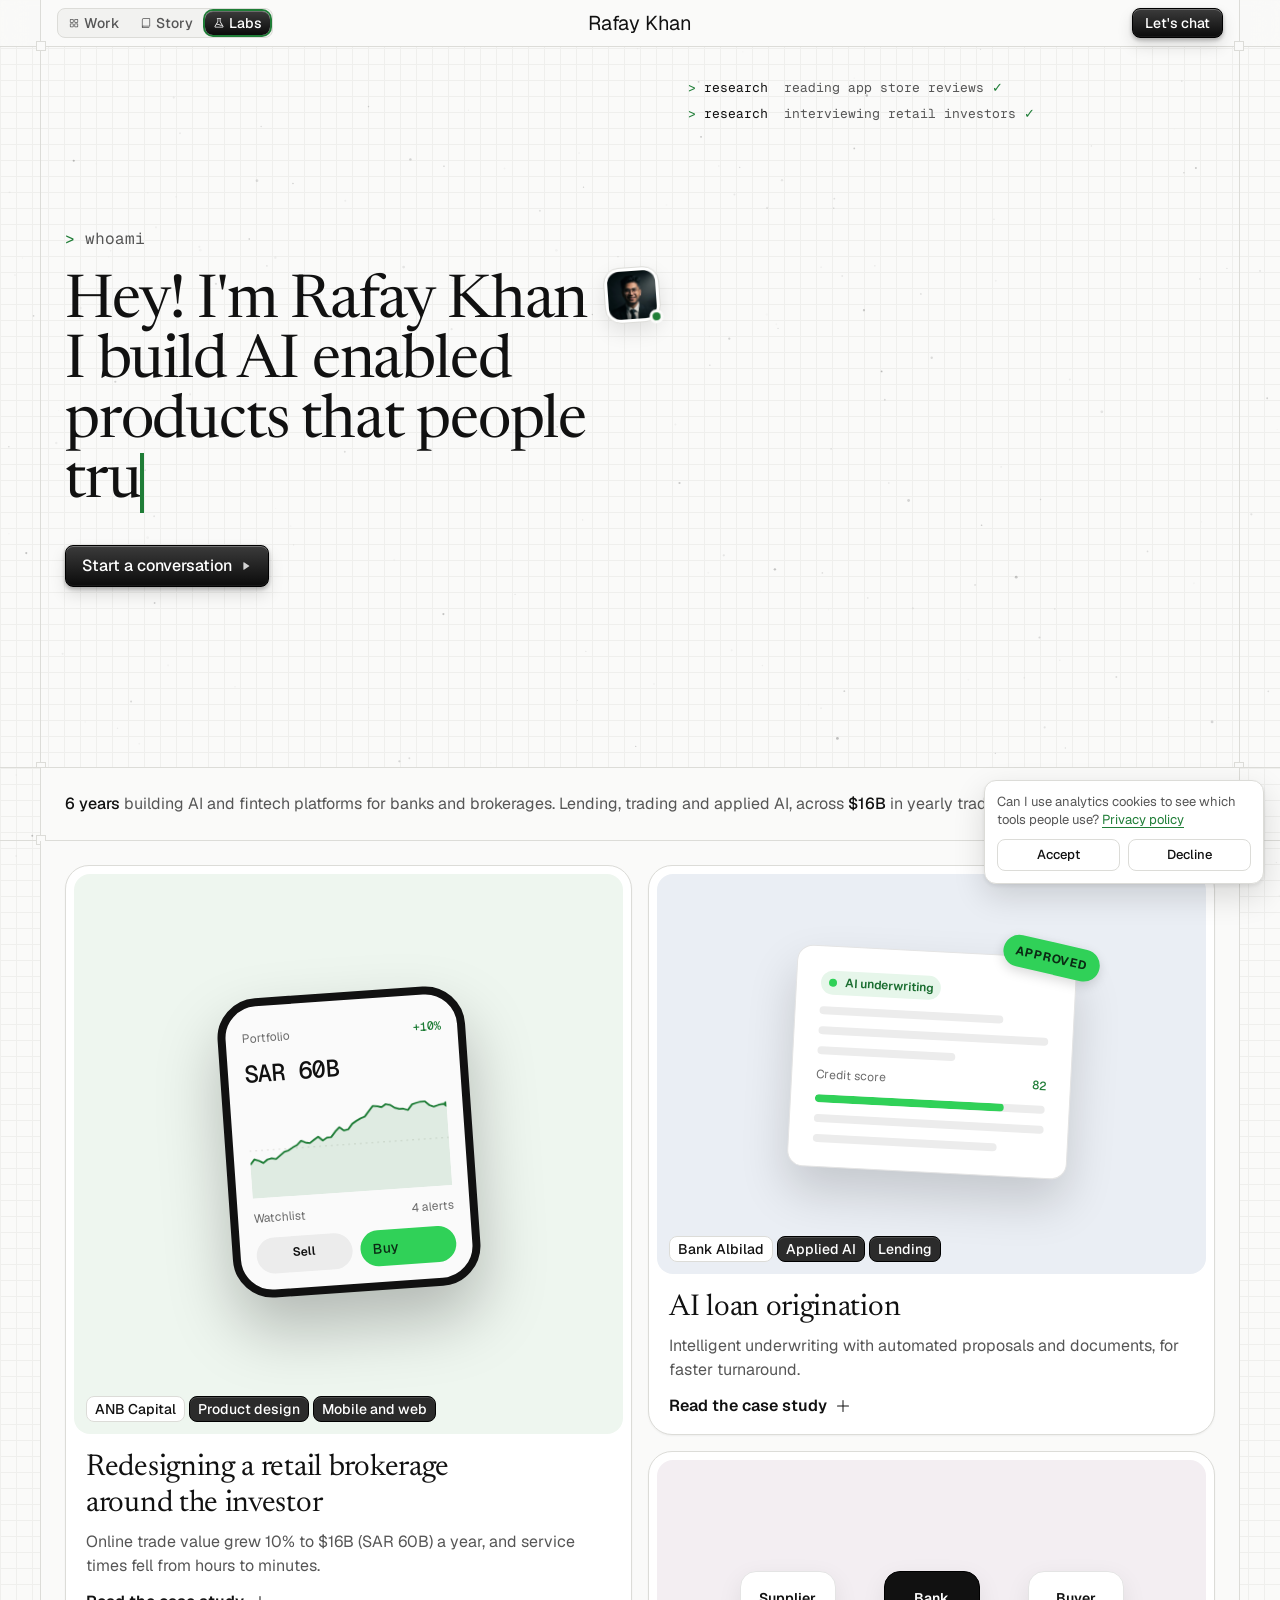
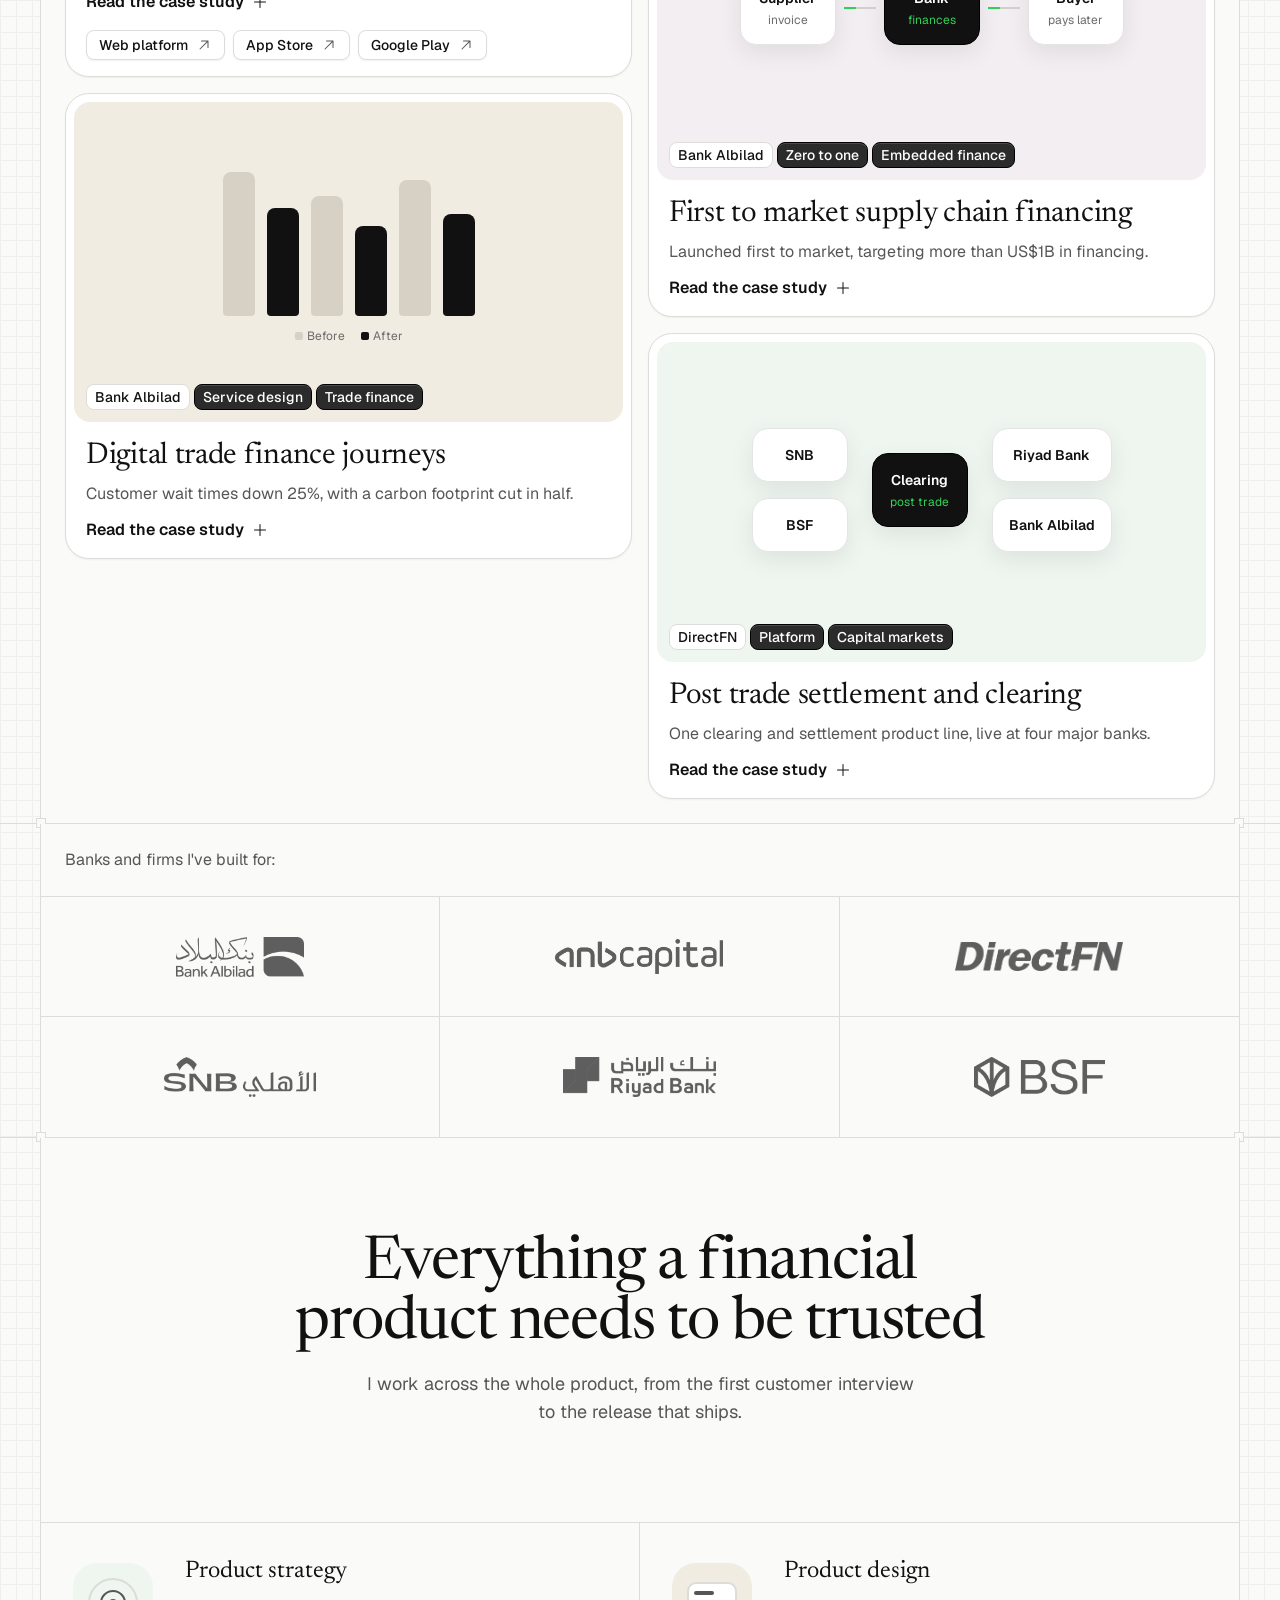
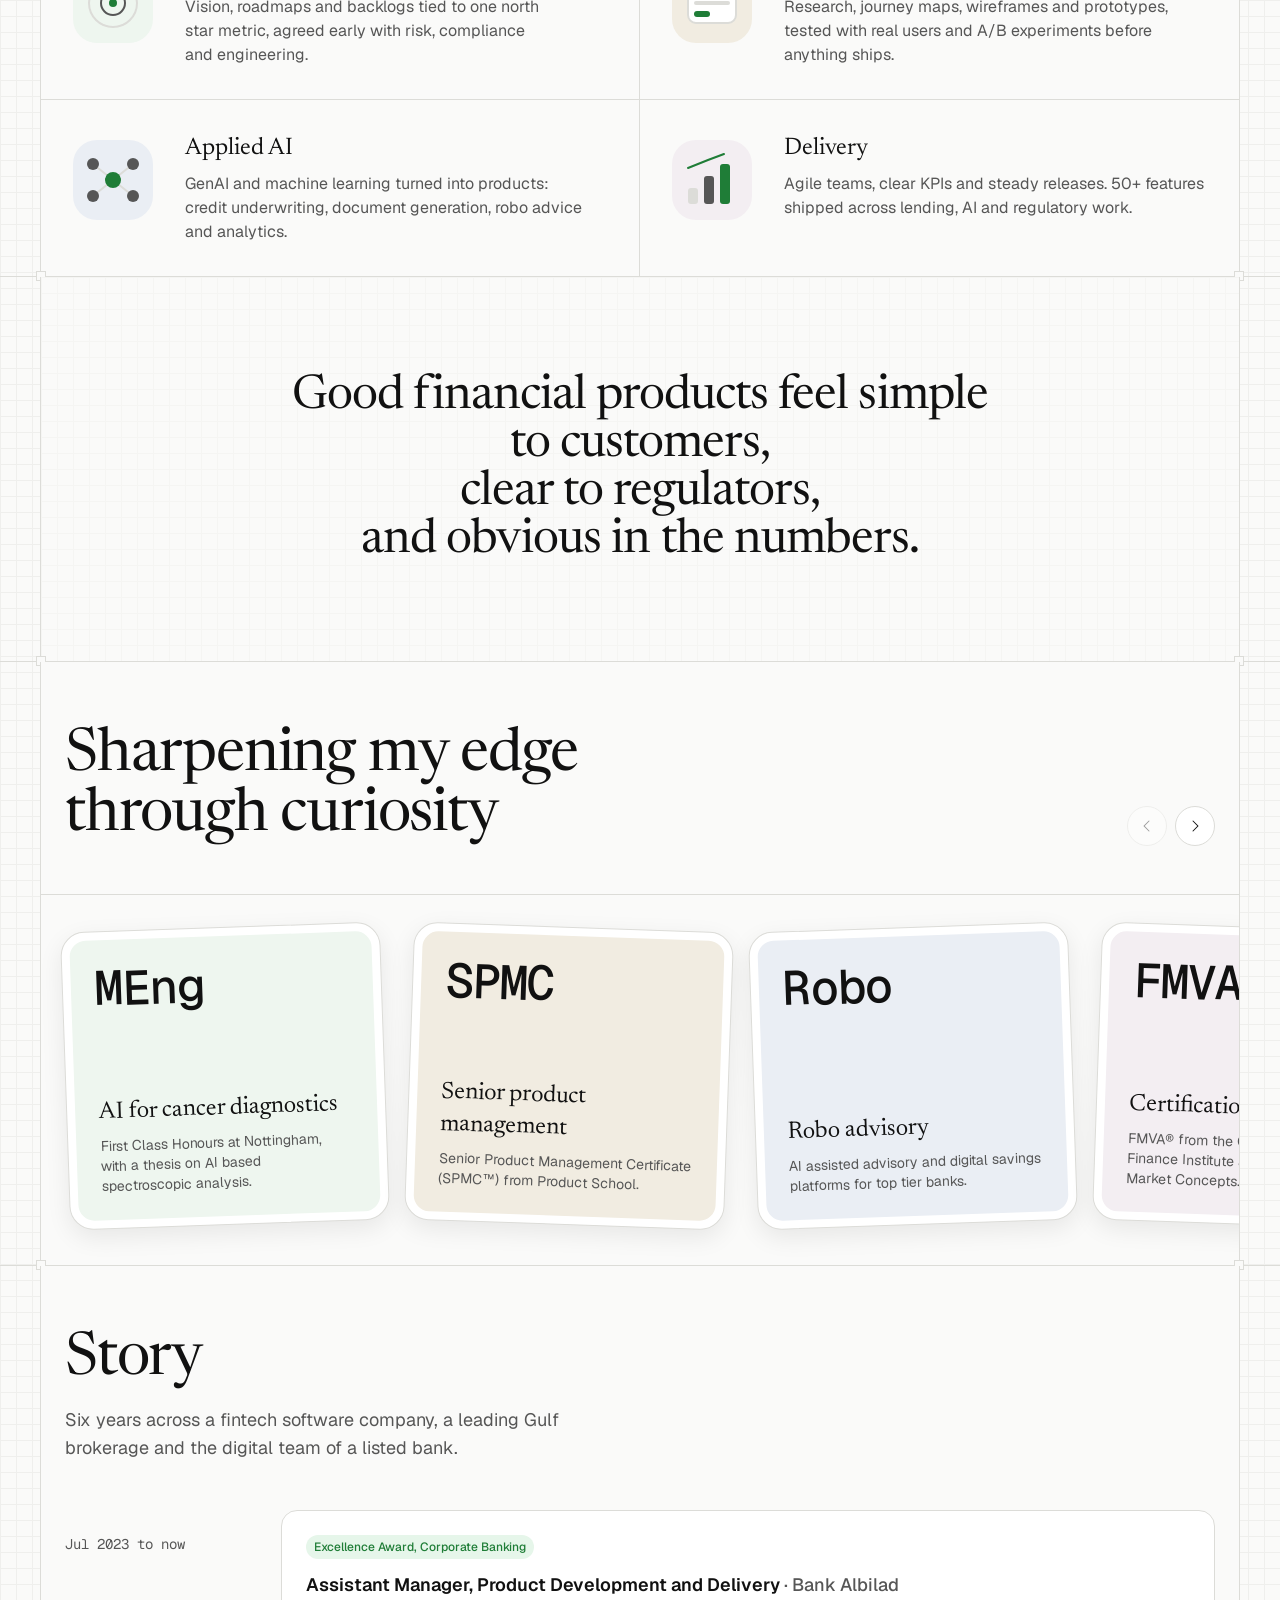
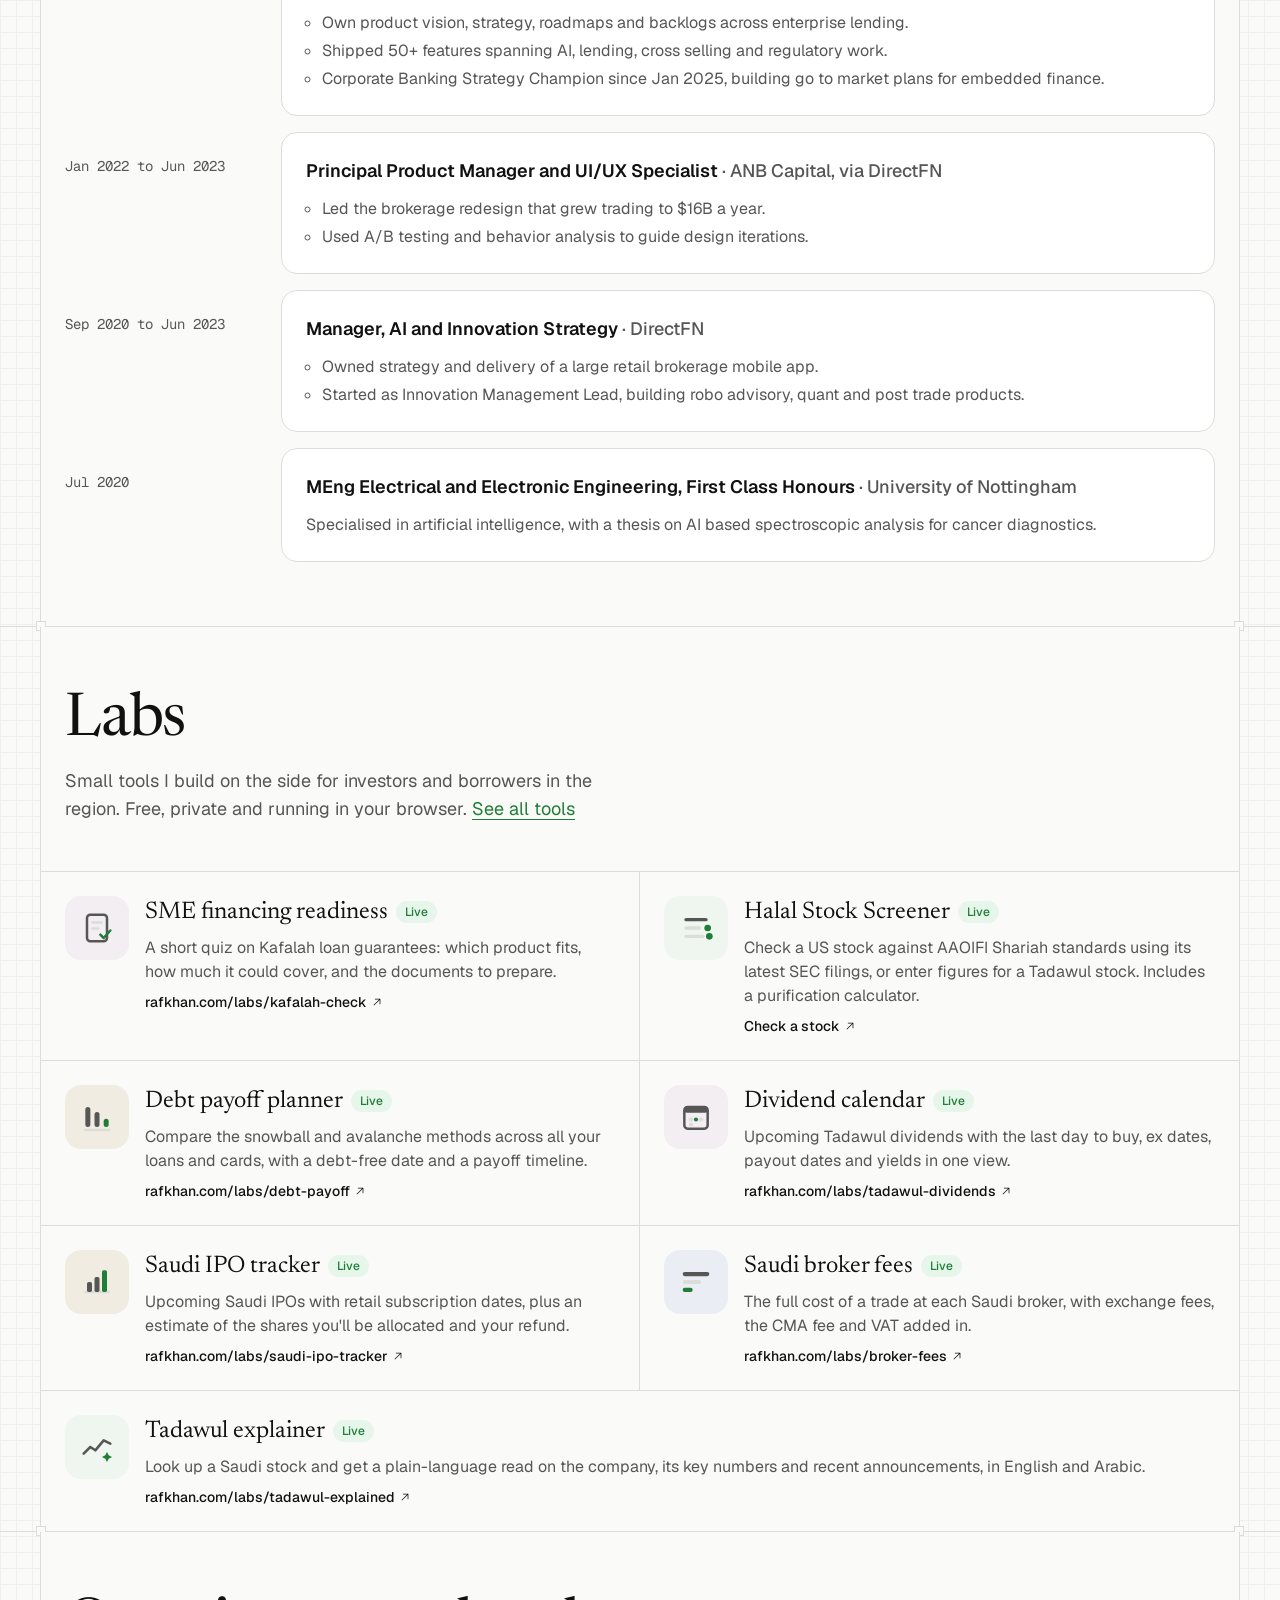
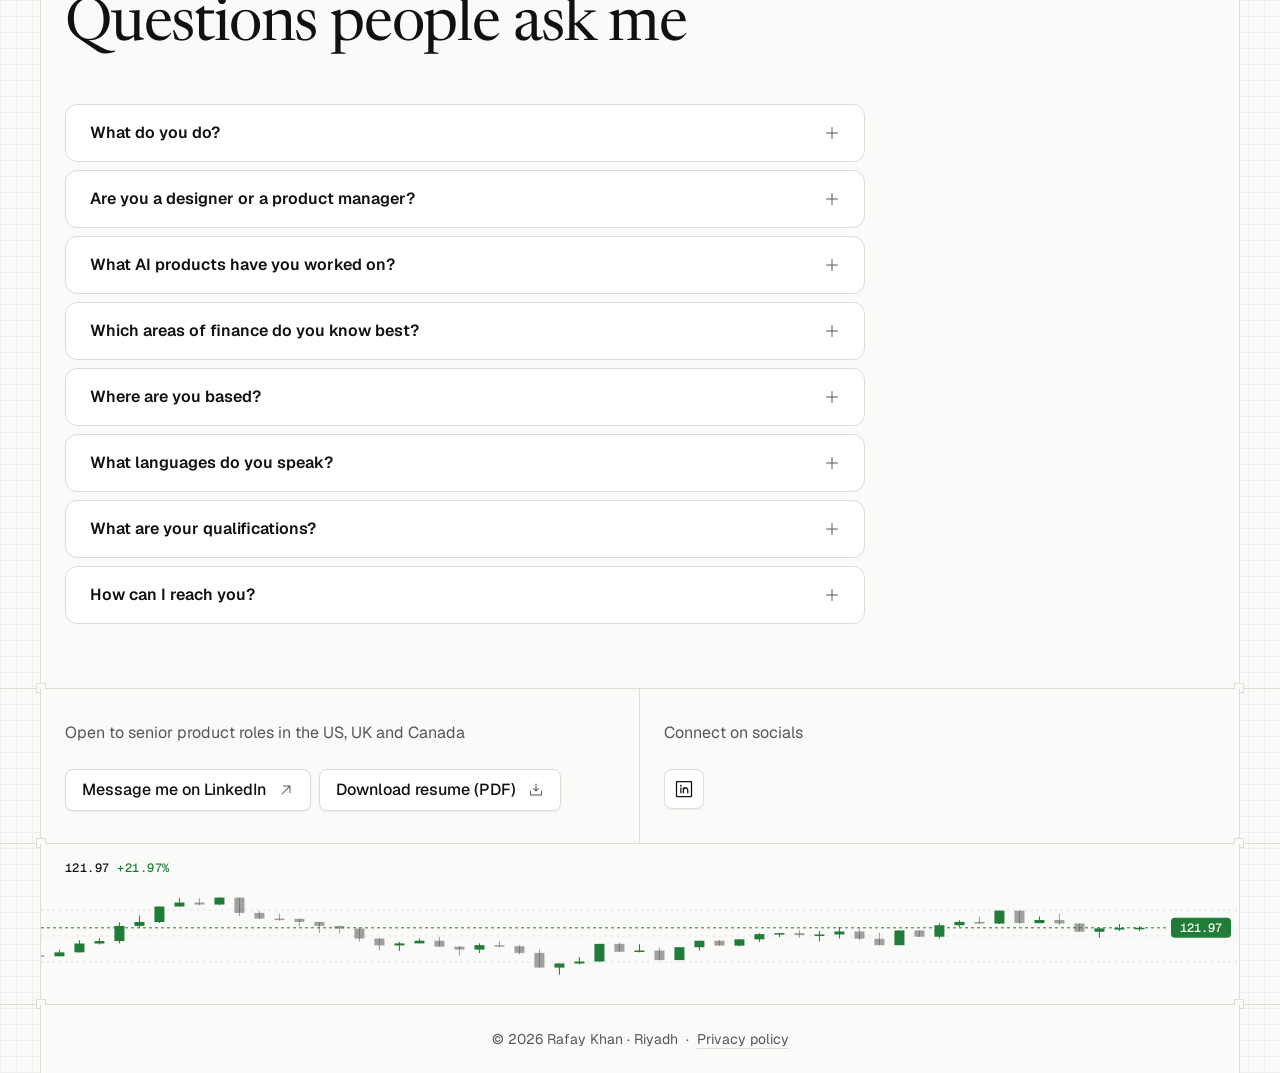
==== commit 3c6ba9d6: "Add public resume download (no email or phone) A US-style resume with LinkedIn and rafkhan.com as th" ====
--- a/index.html
+++ b/index.html
@@ -342,6 +342,7 @@
 .split > div { padding: 32px 24px; display: grid; gap: 24px; align-content: start; }
 .split > div:first-child { border-right: 1px solid var(--line); }
 .split .lbl { color: var(--muted); }
+.ctas { display: flex; flex-wrap: wrap; gap: 8px; }
 .socials { display: flex; gap: 8px; }
 .socials a { width: 40px; height: 40px; display: grid; place-items: center; border-radius: 8px; border: 1px solid var(--line); background: var(--surface); color: var(--ink); box-shadow: 0 1px 2px rgba(0,0,0,0.06); transition: transform 300ms var(--ease); }
 .socials a:hover { transform: translateY(-2px); }
@@ -610,7 +611,7 @@
 
   <section class="band" id="contact">
     <div class="col split">
-      <div><span class="lbl">Open to senior product roles in the US, UK and Canada</span><a class="chipbtn" href="https://www.linkedin.com/in/rafekhan" target="_blank" rel="noopener">Message me on LinkedIn <svg class="ico" viewBox="0 0 256 256" fill="currentColor" aria-hidden="true"><path d="M200,64V168a8,8,0,0,1-16,0V83.31L69.66,197.66a8,8,0,0,1-11.32-11.32L172.69,72H88a8,8,0,0,1,0-16H192A8,8,0,0,1,200,64Z"/></svg></a></div>
+      <div><span class="lbl">Open to senior product roles in the US, UK and Canada</span><div class="ctas"><a class="chipbtn" href="https://www.linkedin.com/in/rafekhan" target="_blank" rel="noopener">Message me on LinkedIn <svg class="ico" viewBox="0 0 256 256" fill="currentColor" aria-hidden="true"><path d="M200,64V168a8,8,0,0,1-16,0V83.31L69.66,197.66a8,8,0,0,1-11.32-11.32L172.69,72H88a8,8,0,0,1,0-16H192A8,8,0,0,1,200,64Z"/></svg></a> <a class="chipbtn" href="/Rafay_Khan_Resume.pdf" download>Download resume (PDF) <svg class="ico" viewBox="0 0 256 256" fill="currentColor" aria-hidden="true"><path d="M224,144v64a8,8,0,0,1-8,8H40a8,8,0,0,1-8-8V144a8,8,0,0,1,16,0v56H208V144a8,8,0,0,1,16,0Zm-101.66,5.66a8,8,0,0,0,11.32,0l40-40a8,8,0,0,0-11.32-11.32L136,124.69V32a8,8,0,0,0-16,0v92.69L93.66,98.34a8,8,0,0,0-11.32,11.32Z"/></svg></a></div></div>
       <div><span class="lbl">Connect on socials</span><div class="socials"><a href="https://www.linkedin.com/in/rafekhan" target="_blank" rel="noopener" aria-label="LinkedIn"><svg viewBox="0 0 256 256" fill="currentColor" aria-hidden="true"><path d="M216,24H40A16,16,0,0,0,24,40V216a16,16,0,0,0,16,16H216a16,16,0,0,0,16-16V40A16,16,0,0,0,216,24Zm0,192H40V40H216V216ZM96,112v64a8,8,0,0,1-16,0V112a8,8,0,0,1,16,0Zm88,28v36a8,8,0,0,1-16,0V140a20,20,0,0,0-40,0v36a8,8,0,0,1-16,0V112a8,8,0,0,1,15.79-1.78A36,36,0,0,1,184,140ZM100,84A12,12,0,1,1,88,72,12,12,0,0,1,100,84Z"/></svg></a></div></div>
     </div>
   </section>
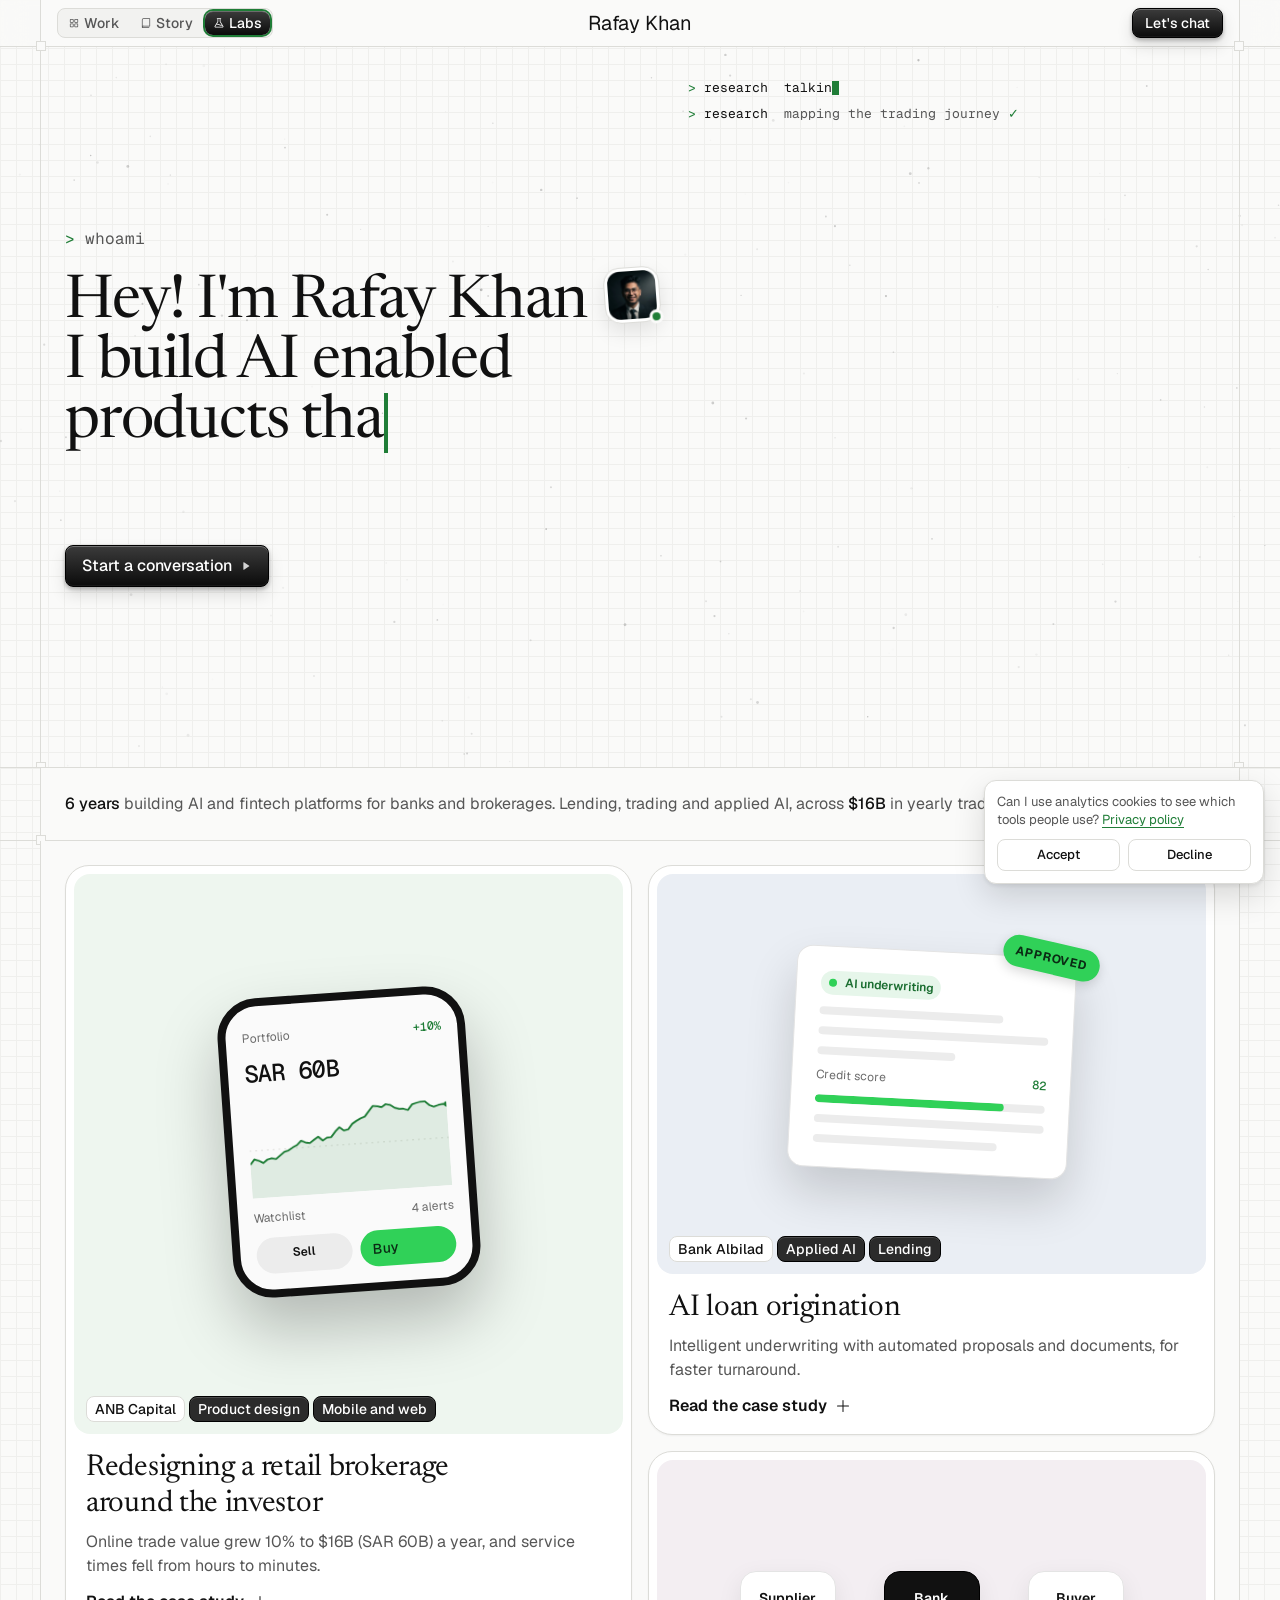
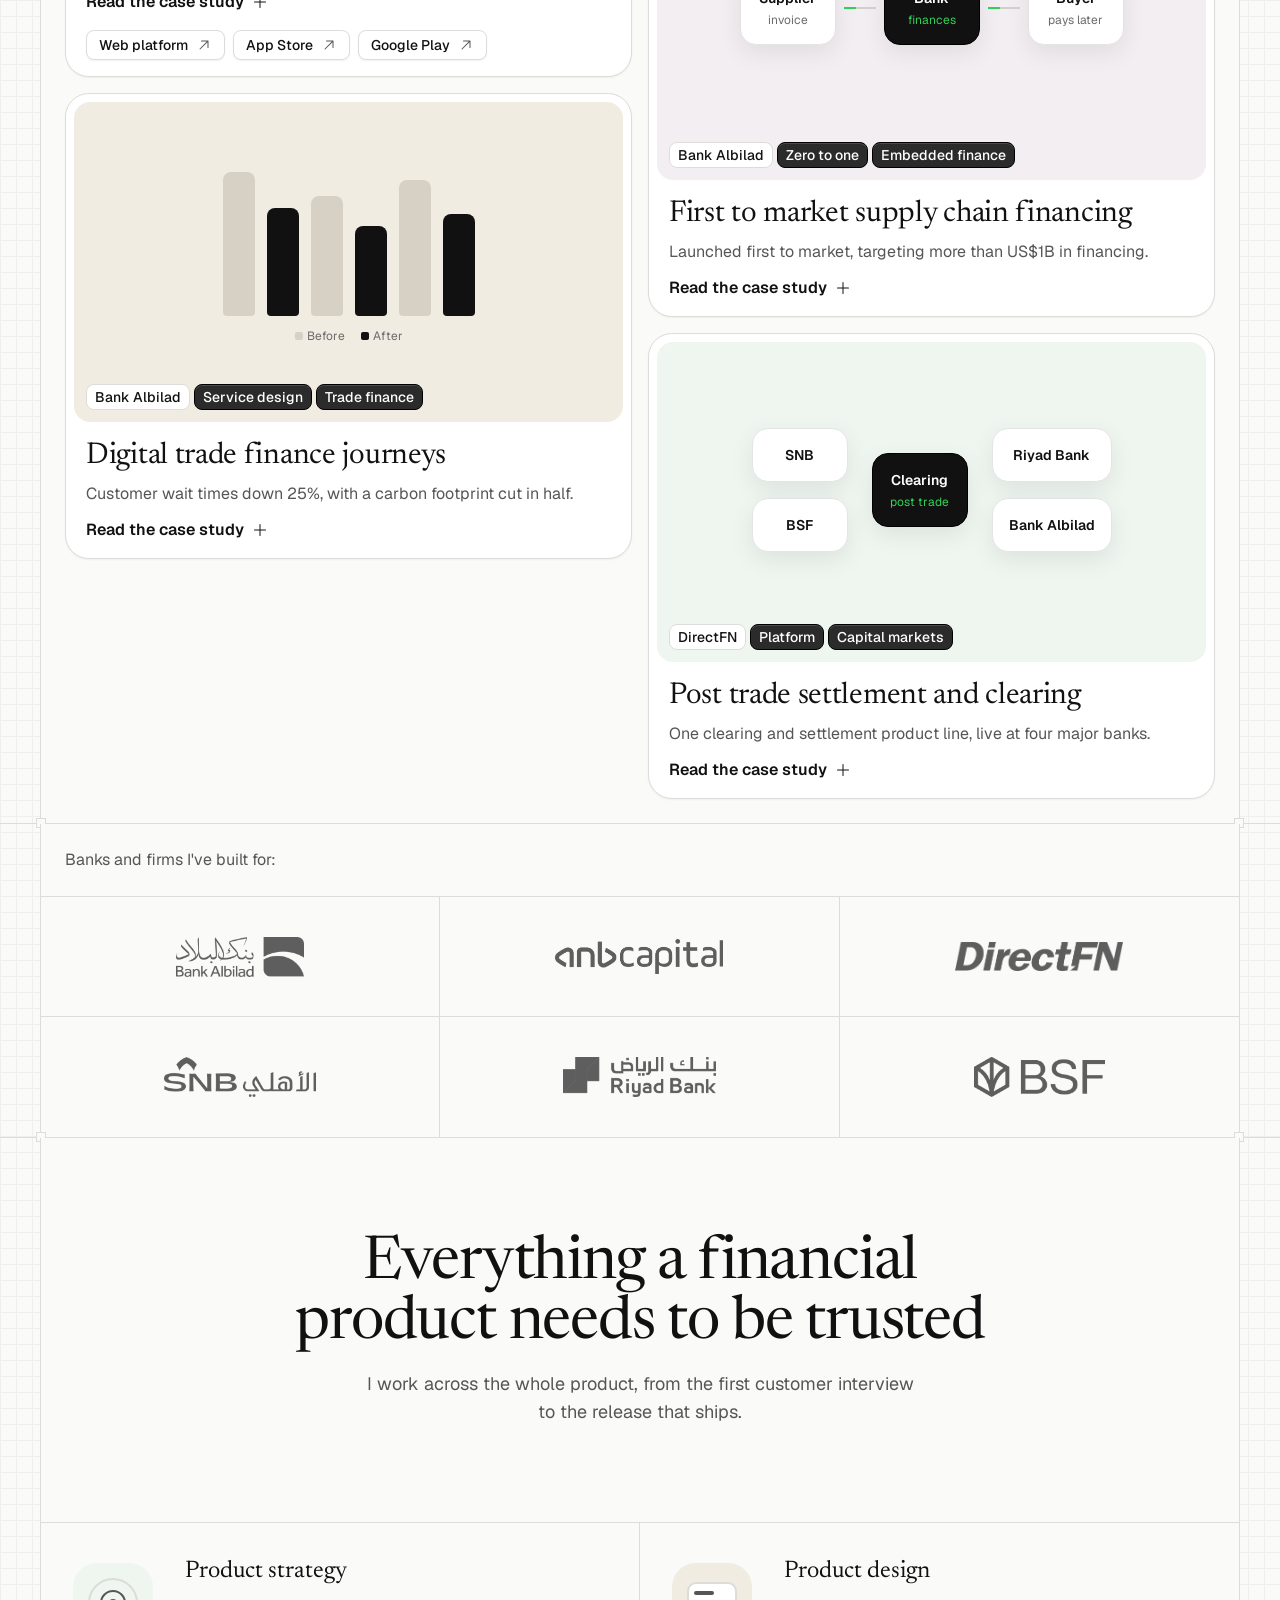
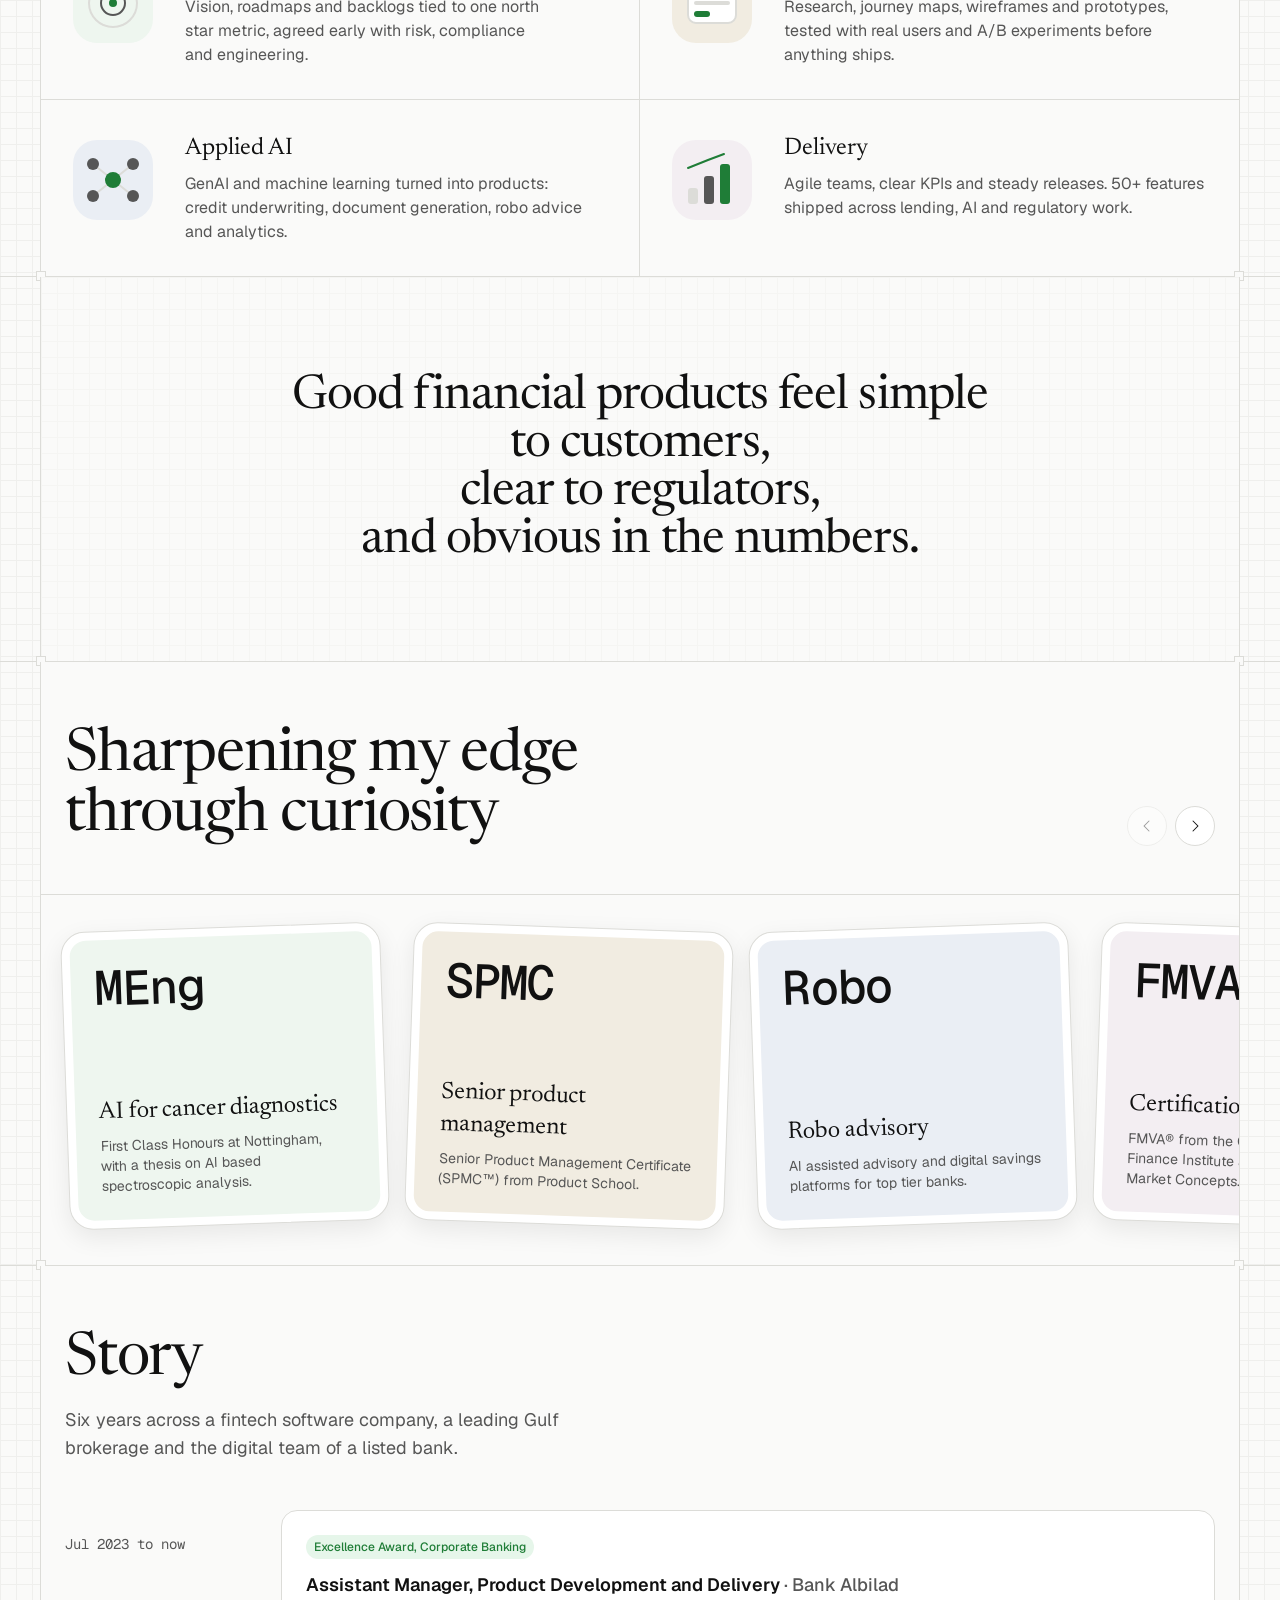
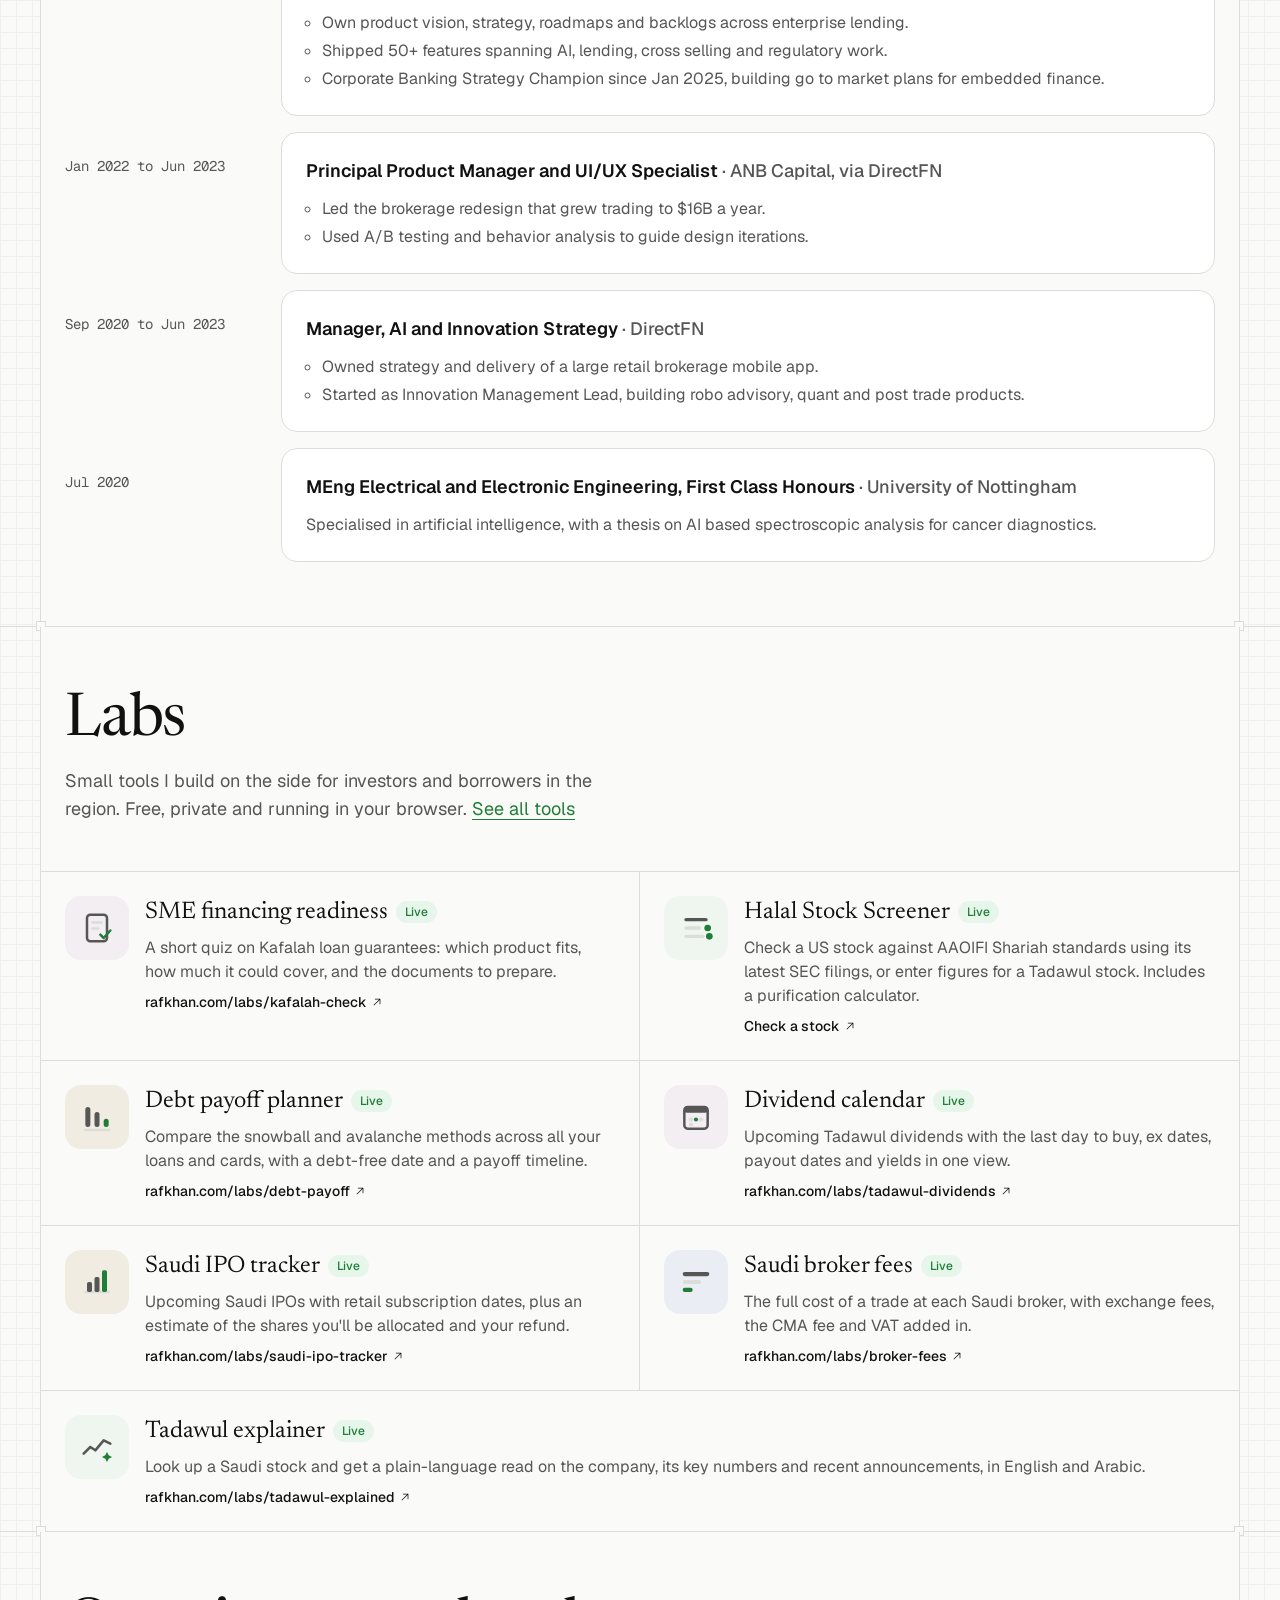
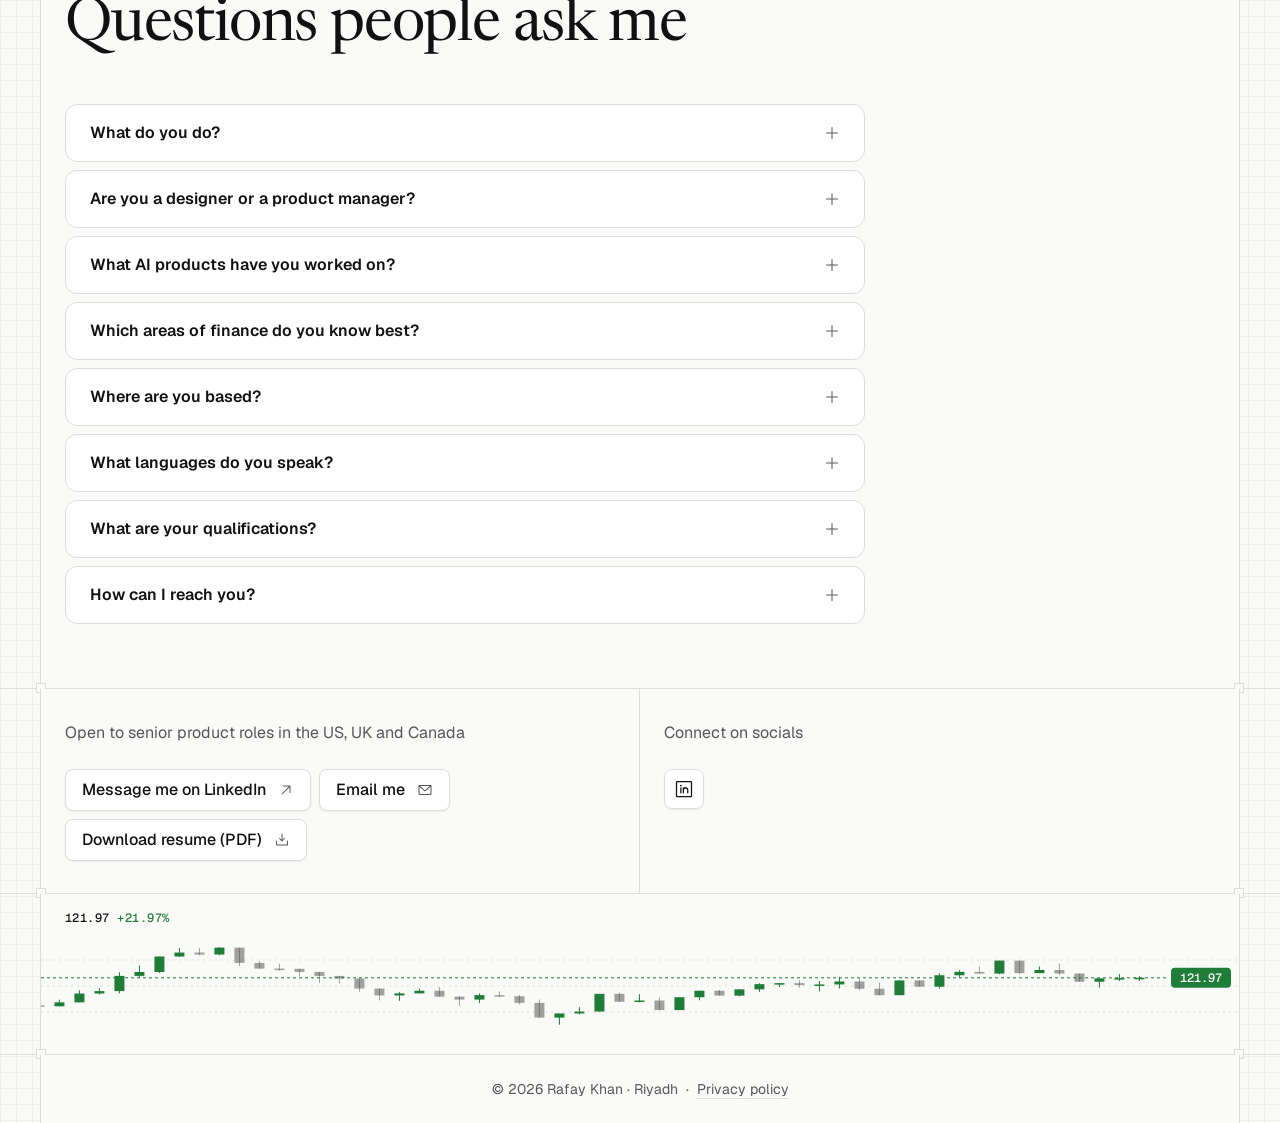
==== commit 0375614d: "Add public contact email to site and public resume The address is assembled in JavaScript at page lo" ====
--- a/index.html
+++ b/index.html
@@ -34,7 +34,7 @@
 {"@type":"Question","name":"Where are you based?","acceptedAnswer":{"@type":"Answer","text":"Riyadh, Saudi Arabia. I am relocating and open to product roles in the United States, the United Kingdom and Canada."}},
 {"@type":"Question","name":"What languages do you speak?","acceptedAnswer":{"@type":"Answer","text":"English, Arabic and Urdu."}},
 {"@type":"Question","name":"What are your qualifications?","acceptedAnswer":{"@type":"Answer","text":"An MEng in Electrical and Electronic Engineering with First Class Honours from the University of Nottingham, plus FMVA, SPMC and Bloomberg Market Concepts certifications."}},
-{"@type":"Question","name":"How can I reach you?","acceptedAnswer":{"@type":"Answer","text":"Send me a message on LinkedIn at linkedin.com/in/rafekhan."}}
+{"@type":"Question","name":"How can I reach you?","acceptedAnswer":{"@type":"Answer","text":"Send me a message on LinkedIn at linkedin.com/in/rafekhan, or use the Email me button at the bottom of rafkhan.com."}}
 ]}]}
 </script>
 <style>
@@ -604,17 +604,18 @@
         <details><summary>Where are you based?<svg class="ico" viewBox="0 0 256 256" fill="currentColor" aria-hidden="true"><path d="M224,128a8,8,0,0,1-8,8H136v80a8,8,0,0,1-16,0V136H40a8,8,0,0,1,0-16h80V40a8,8,0,0,1,16,0v80h80A8,8,0,0,1,224,128Z"/></svg></summary><p>Riyadh, Saudi Arabia. I am relocating and open to product roles in the United States, the United Kingdom and Canada.</p></details>
         <details><summary>What languages do you speak?<svg class="ico" viewBox="0 0 256 256" fill="currentColor" aria-hidden="true"><path d="M224,128a8,8,0,0,1-8,8H136v80a8,8,0,0,1-16,0V136H40a8,8,0,0,1,0-16h80V40a8,8,0,0,1,16,0v80h80A8,8,0,0,1,224,128Z"/></svg></summary><p>English, Arabic and Urdu.</p></details>
         <details><summary>What are your qualifications?<svg class="ico" viewBox="0 0 256 256" fill="currentColor" aria-hidden="true"><path d="M224,128a8,8,0,0,1-8,8H136v80a8,8,0,0,1-16,0V136H40a8,8,0,0,1,0-16h80V40a8,8,0,0,1,16,0v80h80A8,8,0,0,1,224,128Z"/></svg></summary><p>An MEng in Electrical and Electronic Engineering with First Class Honours from the University of Nottingham, plus FMVA®, SPMC™ and Bloomberg Market Concepts certifications.</p></details>
-        <details><summary>How can I reach you?<svg class="ico" viewBox="0 0 256 256" fill="currentColor" aria-hidden="true"><path d="M224,128a8,8,0,0,1-8,8H136v80a8,8,0,0,1-16,0V136H40a8,8,0,0,1,0-16h80V40a8,8,0,0,1,16,0v80h80A8,8,0,0,1,224,128Z"/></svg></summary><p>Send me a message on <a href="https://www.linkedin.com/in/rafekhan" target="_blank" rel="noopener">LinkedIn</a>.</p></details>
+        <details><summary>How can I reach you?<svg class="ico" viewBox="0 0 256 256" fill="currentColor" aria-hidden="true"><path d="M224,128a8,8,0,0,1-8,8H136v80a8,8,0,0,1-16,0V136H40a8,8,0,0,1,0-16h80V40a8,8,0,0,1,16,0v80h80A8,8,0,0,1,224,128Z"/></svg></summary><p>Send me a message on <a href="https://www.linkedin.com/in/rafekhan" target="_blank" rel="noopener">LinkedIn</a>, or use the Email me button below.</p></details>
       </div></div>
     </div>
   </section>
 
   <section class="band" id="contact">
     <div class="col split">
-      <div><span class="lbl">Open to senior product roles in the US, UK and Canada</span><div class="ctas"><a class="chipbtn" href="https://www.linkedin.com/in/rafekhan" target="_blank" rel="noopener">Message me on LinkedIn <svg class="ico" viewBox="0 0 256 256" fill="currentColor" aria-hidden="true"><path d="M200,64V168a8,8,0,0,1-16,0V83.31L69.66,197.66a8,8,0,0,1-11.32-11.32L172.69,72H88a8,8,0,0,1,0-16H192A8,8,0,0,1,200,64Z"/></svg></a> <a class="chipbtn" href="/Rafay_Khan_Resume.pdf" download>Download resume (PDF) <svg class="ico" viewBox="0 0 256 256" fill="currentColor" aria-hidden="true"><path d="M224,144v64a8,8,0,0,1-8,8H40a8,8,0,0,1-8-8V144a8,8,0,0,1,16,0v56H208V144a8,8,0,0,1,16,0Zm-101.66,5.66a8,8,0,0,0,11.32,0l40-40a8,8,0,0,0-11.32-11.32L136,124.69V32a8,8,0,0,0-16,0v92.69L93.66,98.34a8,8,0,0,0-11.32,11.32Z"/></svg></a></div></div>
+      <div><span class="lbl">Open to senior product roles in the US, UK and Canada</span><div class="ctas"><a class="chipbtn" href="https://www.linkedin.com/in/rafekhan" target="_blank" rel="noopener">Message me on LinkedIn <svg class="ico" viewBox="0 0 256 256" fill="currentColor" aria-hidden="true"><path d="M200,64V168a8,8,0,0,1-16,0V83.31L69.66,197.66a8,8,0,0,1-11.32-11.32L172.69,72H88a8,8,0,0,1,0-16H192A8,8,0,0,1,200,64Z"/></svg></a> <a class="chipbtn" id="mail" href="#contact" hidden>Email me <svg class="ico" viewBox="0 0 256 256" fill="currentColor" aria-hidden="true"><path d="M224,48H32a8,8,0,0,0-8,8V192a16,16,0,0,0,16,16H216a16,16,0,0,0,16-16V56A8,8,0,0,0,224,48ZM203.43,64,128,133.15,52.57,64ZM216,192H40V74.19l82.59,75.71a8,8,0,0,0,10.82,0L216,74.19V192Z"/></svg></a> <a class="chipbtn" href="/Rafay_Khan_Resume.pdf" download>Download resume (PDF) <svg class="ico" viewBox="0 0 256 256" fill="currentColor" aria-hidden="true"><path d="M224,144v64a8,8,0,0,1-8,8H40a8,8,0,0,1-8-8V144a8,8,0,0,1,16,0v56H208V144a8,8,0,0,1,16,0Zm-101.66,5.66a8,8,0,0,0,11.32,0l40-40a8,8,0,0,0-11.32-11.32L136,124.69V32a8,8,0,0,0-16,0v92.69L93.66,98.34a8,8,0,0,0-11.32,11.32Z"/></svg></a></div></div>
       <div><span class="lbl">Connect on socials</span><div class="socials"><a href="https://www.linkedin.com/in/rafekhan" target="_blank" rel="noopener" aria-label="LinkedIn"><svg viewBox="0 0 256 256" fill="currentColor" aria-hidden="true"><path d="M216,24H40A16,16,0,0,0,24,40V216a16,16,0,0,0,16,16H216a16,16,0,0,0,16-16V40A16,16,0,0,0,216,24Zm0,192H40V40H216V216ZM96,112v64a8,8,0,0,1-16,0V112a8,8,0,0,1,16,0Zm88,28v36a8,8,0,0,1-16,0V140a20,20,0,0,0-40,0v36a8,8,0,0,1-16,0V112a8,8,0,0,1,15.79-1.78A36,36,0,0,1,184,140ZM100,84A12,12,0,1,1,88,72,12,12,0,0,1,100,84Z"/></svg></a></div></div>
     </div>
   </section>
+  <script>(function(){var a=document.getElementById("mail");if(!a)return;var u=["raf3khan","icloud.com"];a.href="mailto:"+u.join("@");a.hidden=false;})();</script>
 </main>
 
 <footer>
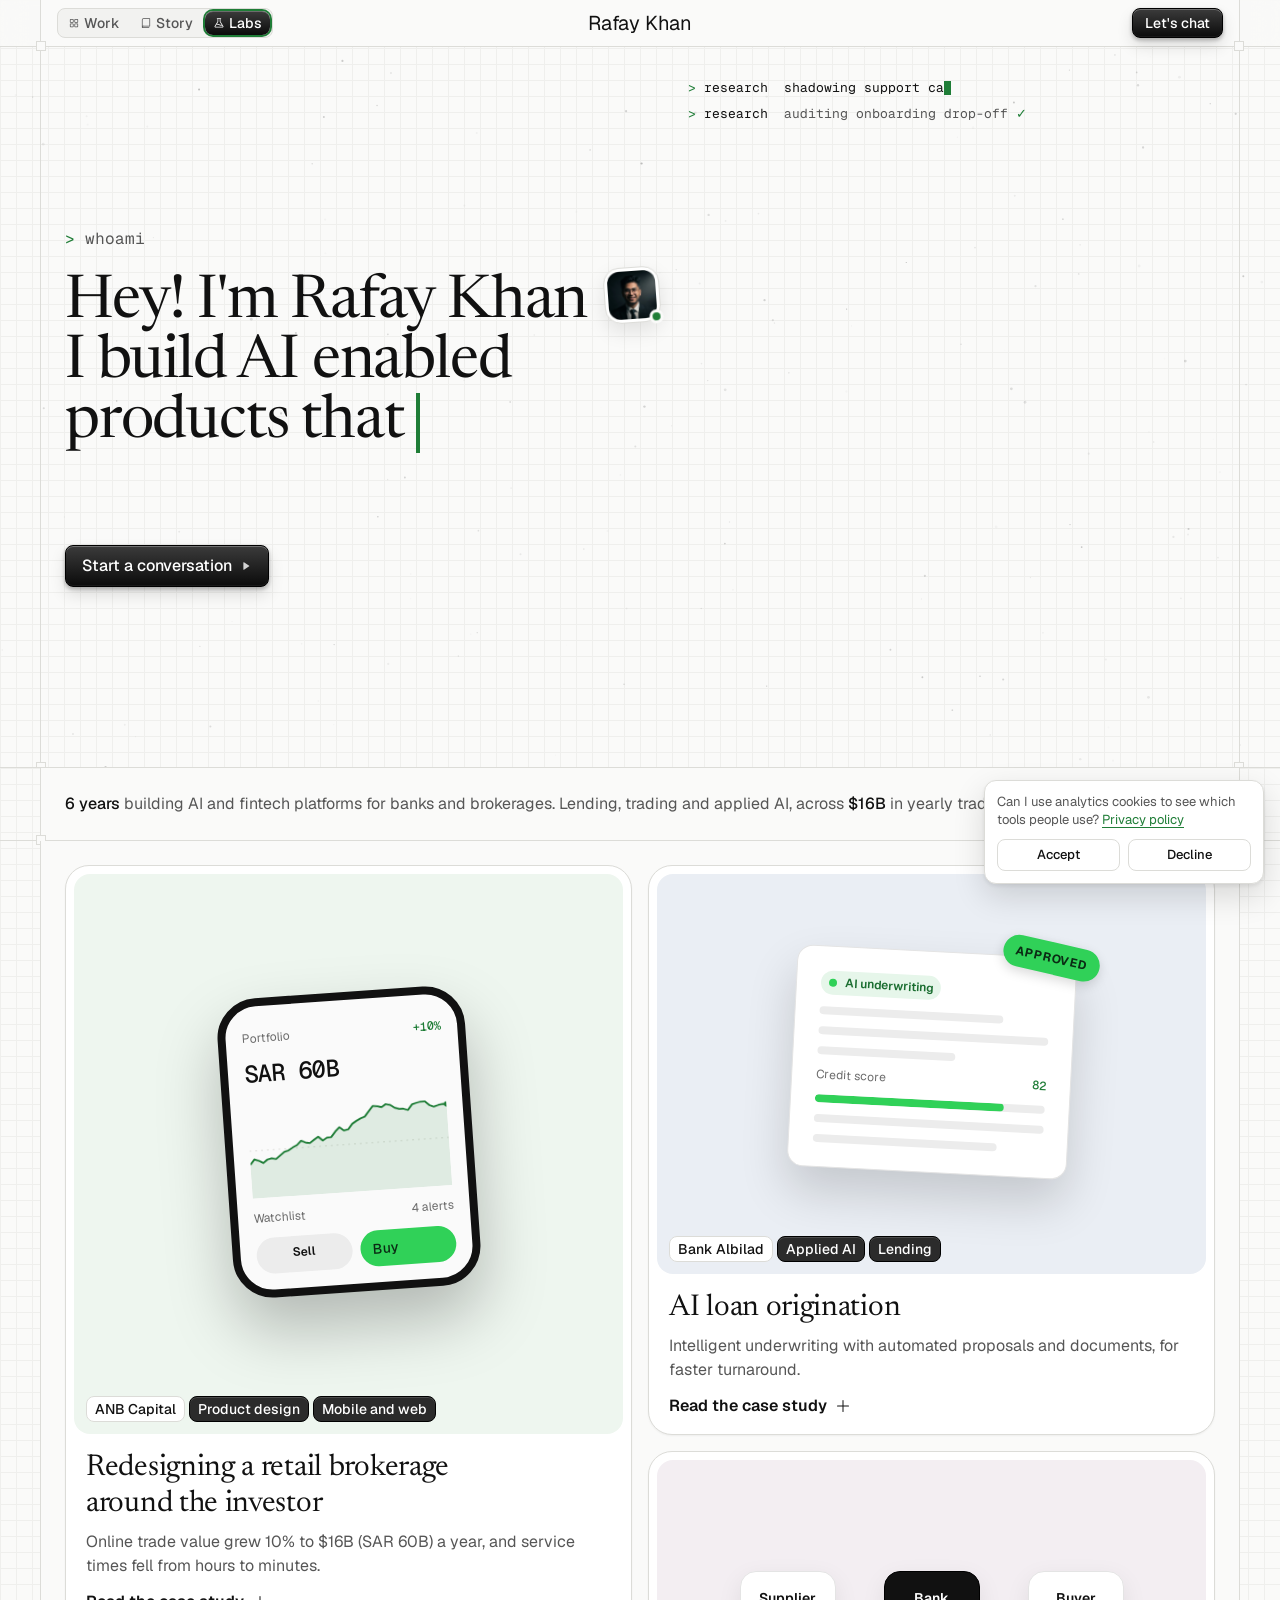
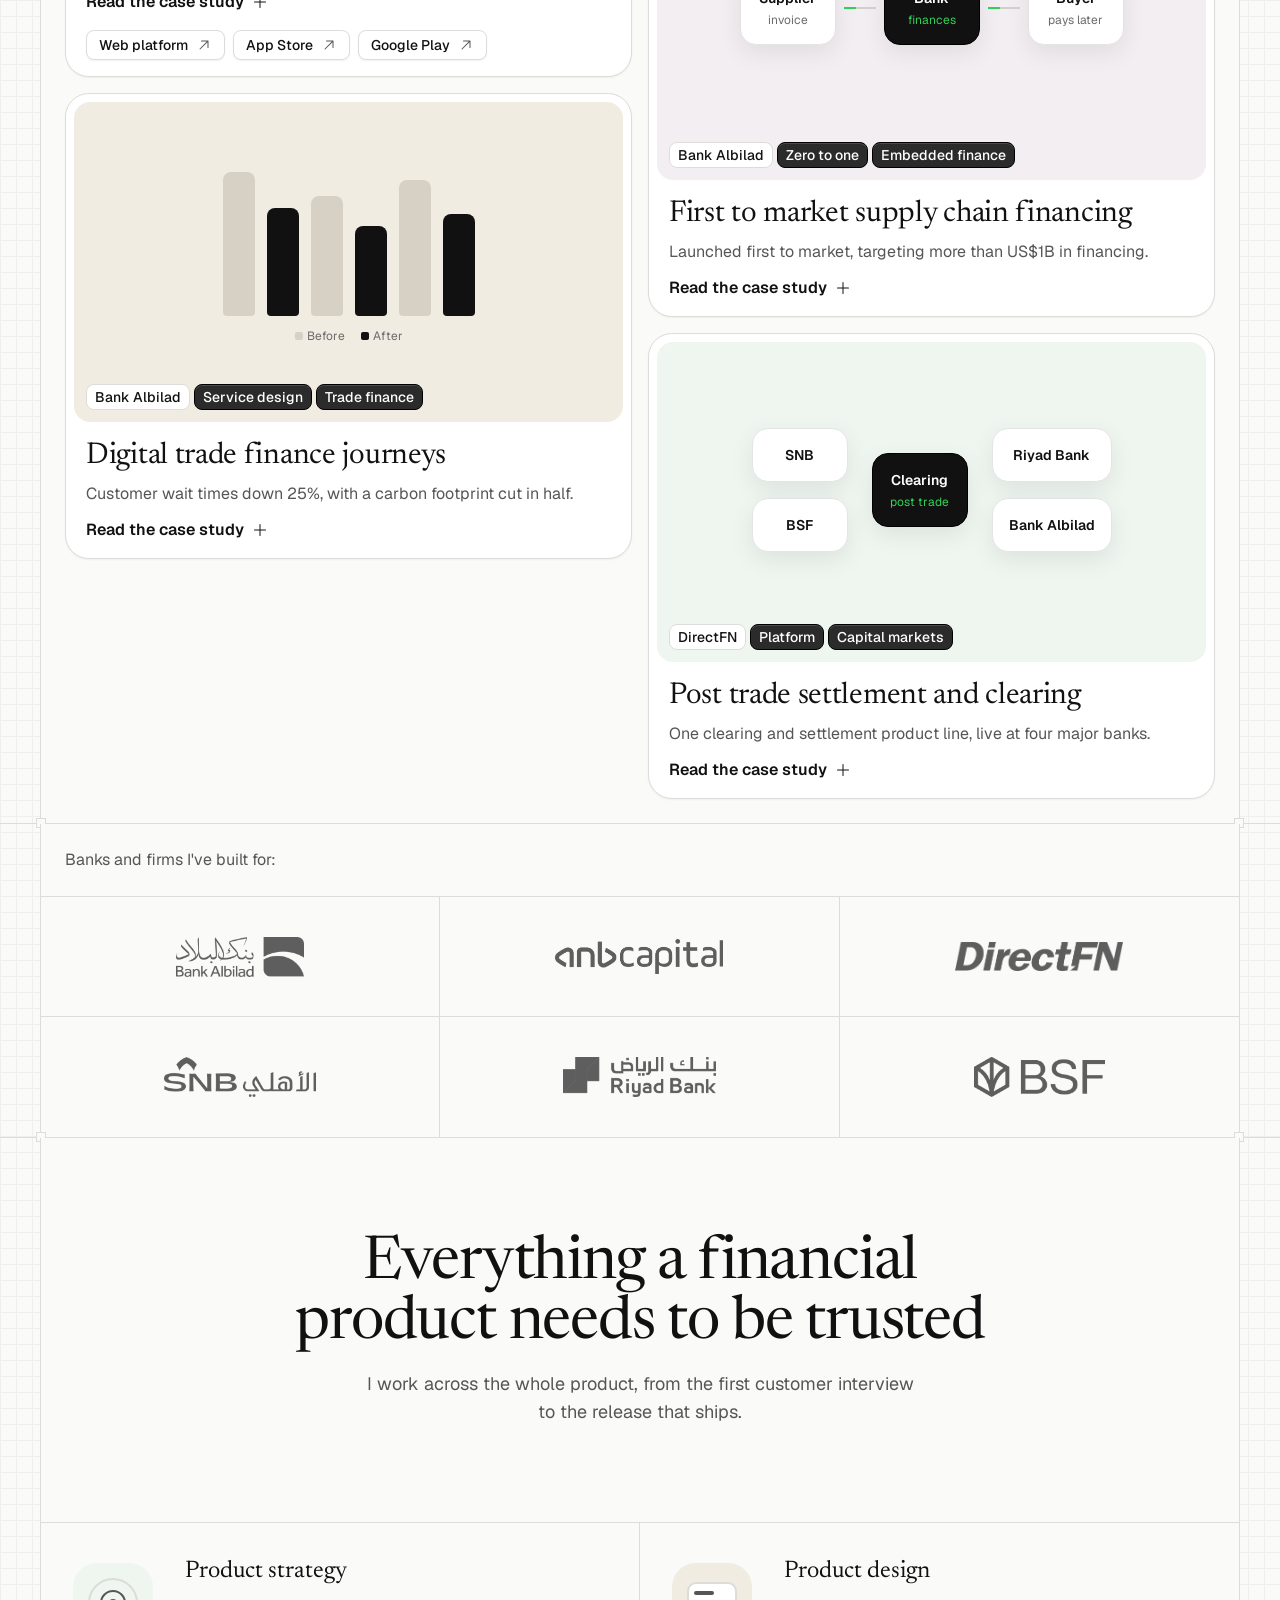
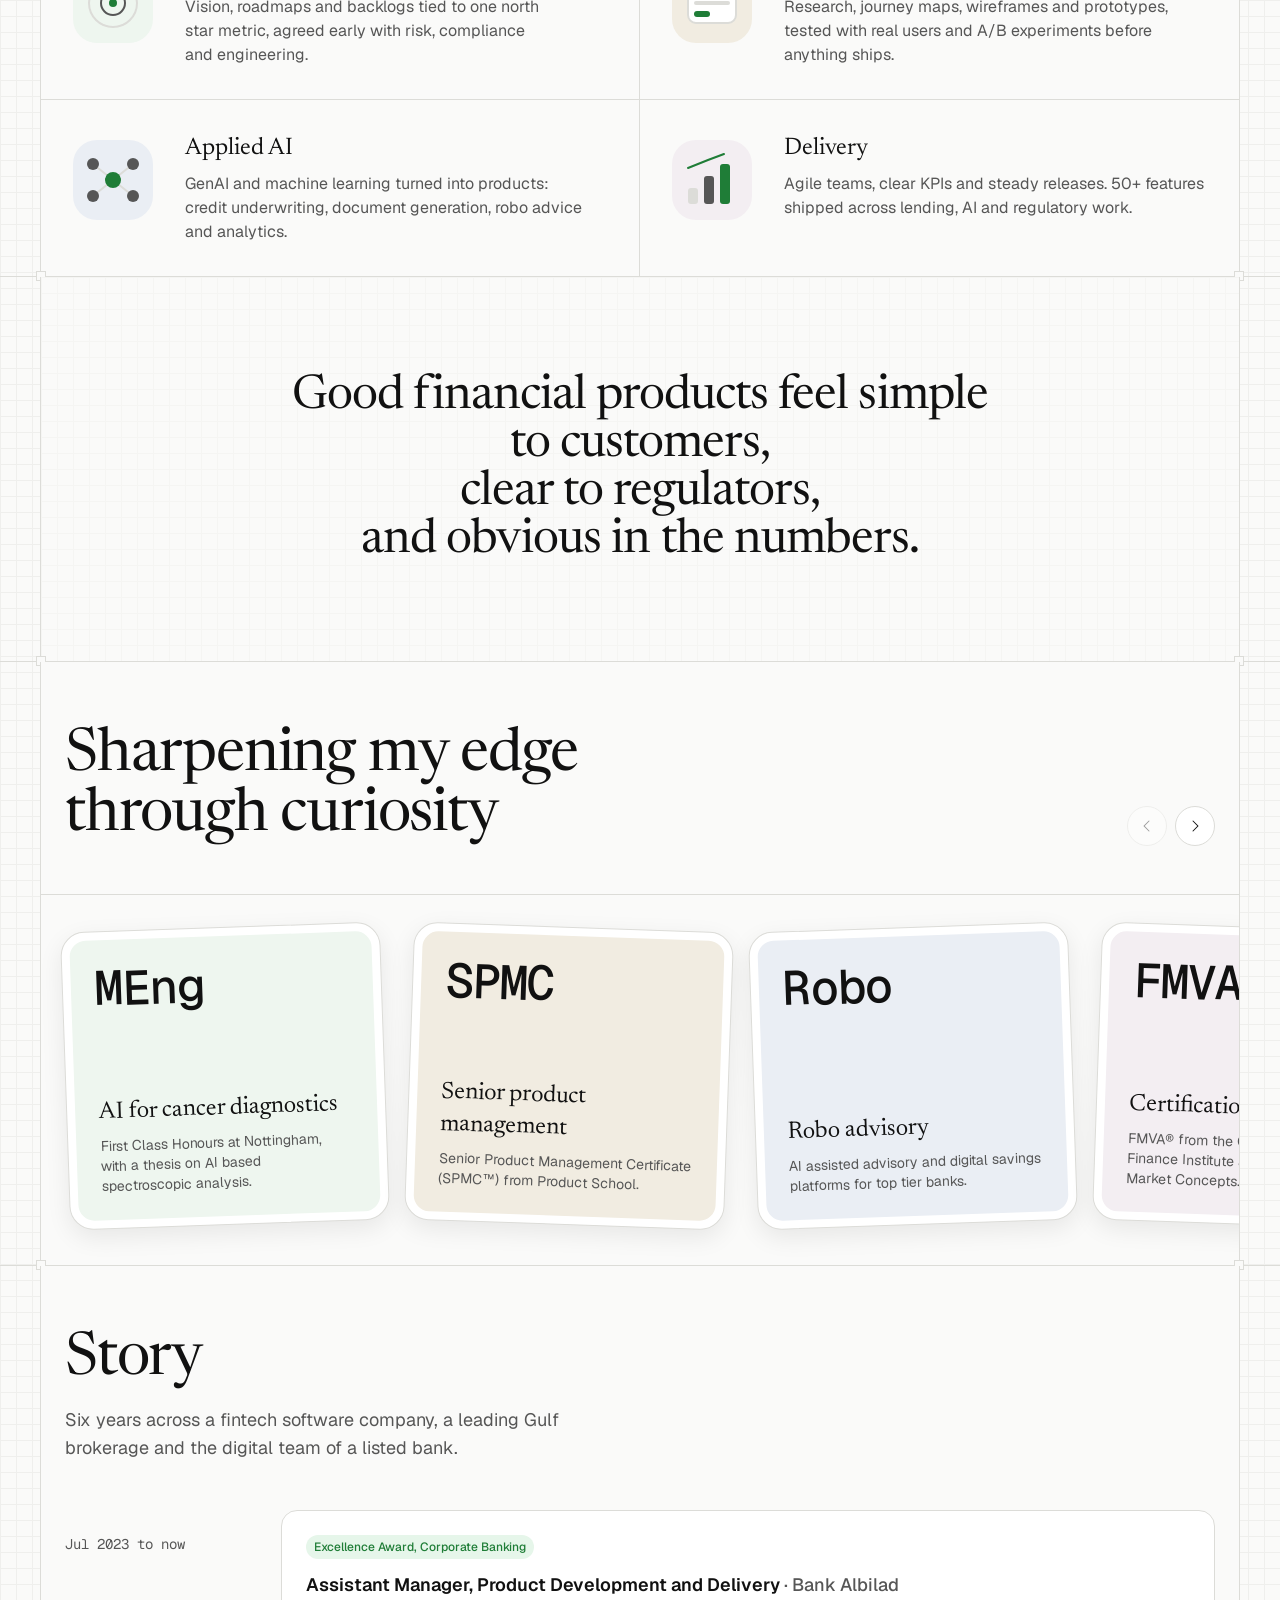
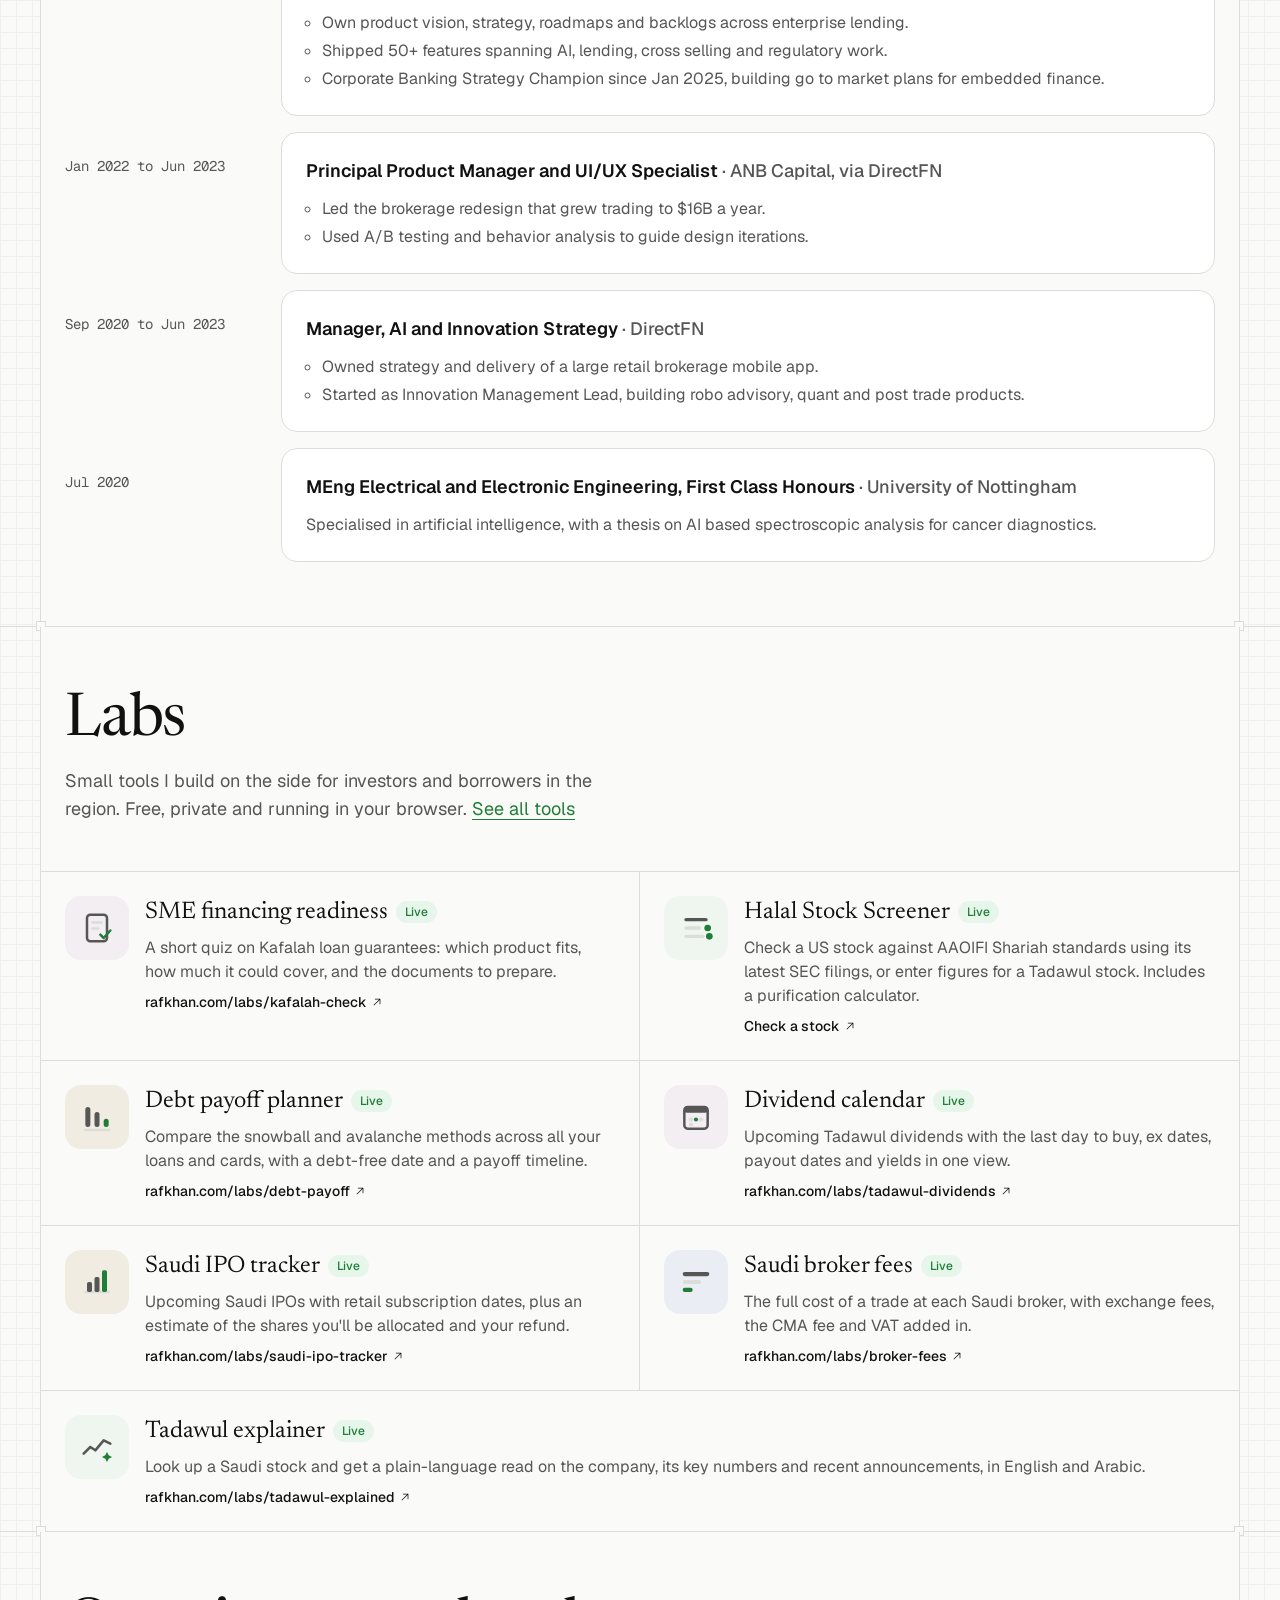
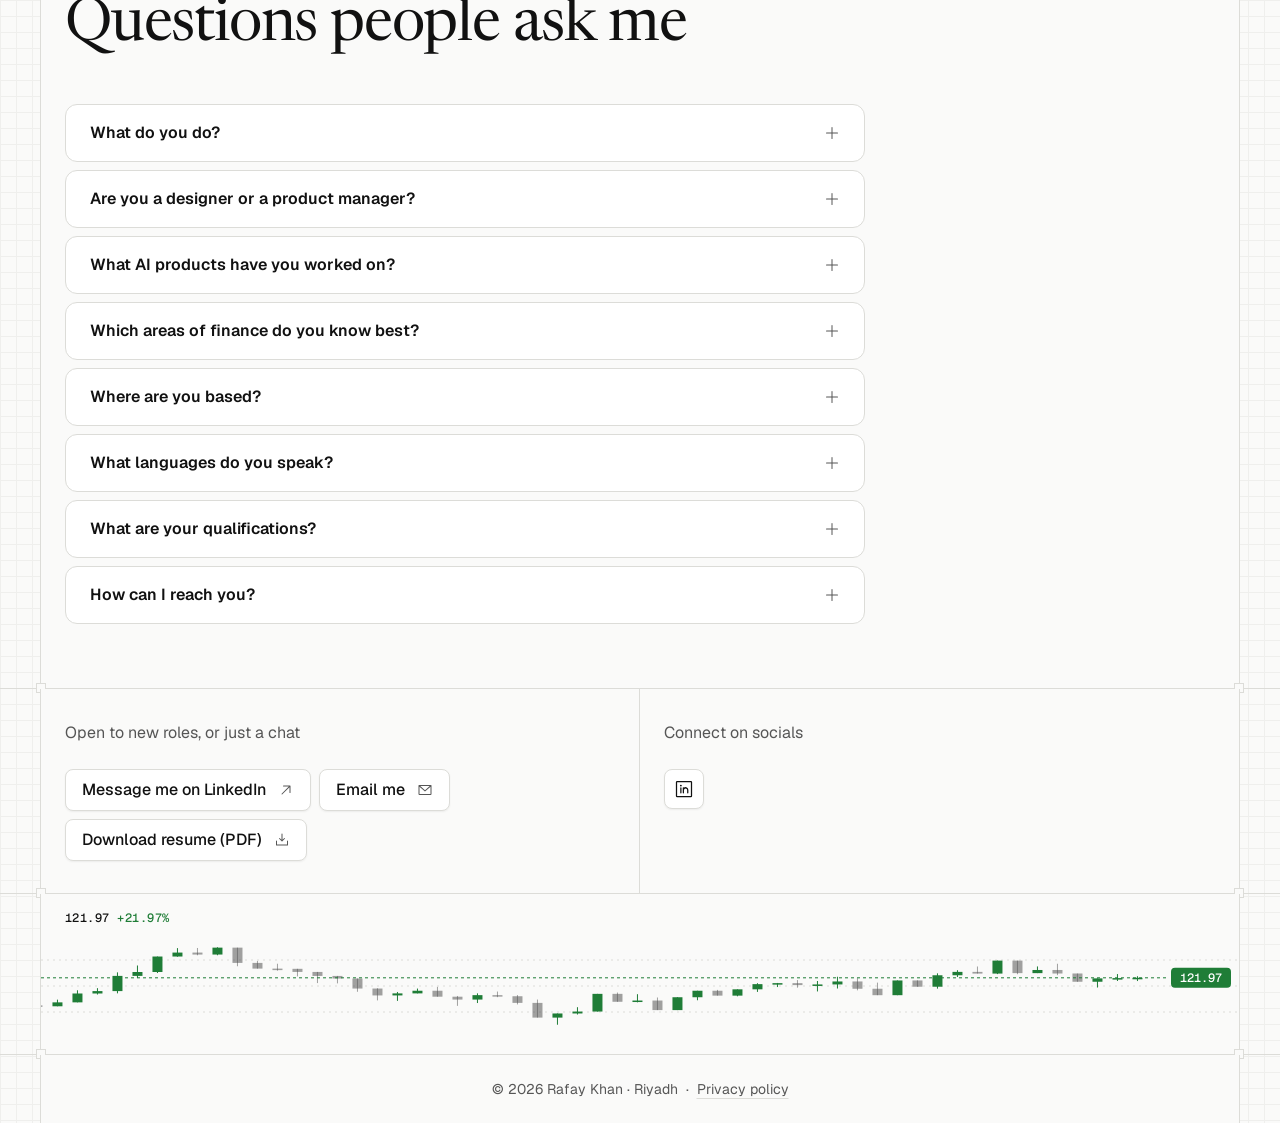
==== commit ffd4159b: "Drop country list from open-to-roles copy Rafay prefers a simple 'open to new roles, or just a chat'" ====
--- a/index.html
+++ b/index.html
@@ -7,7 +7,7 @@
 <meta name="referrer" content="strict-origin-when-cross-origin">
 <title>Rafay Khan · AI and fintech product leader</title>
 <link rel="canonical" href="https://rafkhan.com/">
-<meta name="description" content="Rafay Khan is a senior product manager who builds AI and fintech platforms for banks, brokerages and capital markets. Open to roles in the US, UK and Canada.">
+<meta name="description" content="Rafay Khan is a senior product manager who builds AI and fintech platforms for banks, brokerages and capital markets. Open to new roles.">
 <meta property="og:type" content="website">
 <meta property="og:site_name" content="Rafay Khan">
 <meta property="og:locale" content="en_US">
@@ -31,7 +31,7 @@
 {"@type":"Question","name":"Are you a designer or a product manager?","acceptedAnswer":{"@type":"Answer","text":"Both. At ANB Capital I was Principal Product Manager and UI/UX Specialist on the same platform. At Bank Albilad I own product vision, roadmaps and backlogs for enterprise lending."}},
 {"@type":"Question","name":"What AI products have you worked on?","acceptedAnswer":{"@type":"Answer","text":"AI assisted credit underwriting with automated proposal and document generation at Bank Albilad, and robo advisory and digital savings platforms at DirectFN. My MEng specialised in artificial intelligence."}},
 {"@type":"Question","name":"Which areas of finance do you know best?","acceptedAnswer":{"@type":"Answer","text":"Digital brokerage and trading, SME and corporate lending, trade finance, supply chain finance, wealth management and post trade settlement."}},
-{"@type":"Question","name":"Where are you based?","acceptedAnswer":{"@type":"Answer","text":"Riyadh, Saudi Arabia. I am relocating and open to product roles in the United States, the United Kingdom and Canada."}},
+{"@type":"Question","name":"Where are you based?","acceptedAnswer":{"@type":"Answer","text":"Riyadh, Saudi Arabia."}},
 {"@type":"Question","name":"What languages do you speak?","acceptedAnswer":{"@type":"Answer","text":"English, Arabic and Urdu."}},
 {"@type":"Question","name":"What are your qualifications?","acceptedAnswer":{"@type":"Answer","text":"An MEng in Electrical and Electronic Engineering with First Class Honours from the University of Nottingham, plus FMVA, SPMC and Bloomberg Market Concepts certifications."}},
 {"@type":"Question","name":"How can I reach you?","acceptedAnswer":{"@type":"Answer","text":"Send me a message on LinkedIn at linkedin.com/in/rafekhan, or use the Email me button at the bottom of rafkhan.com."}}
@@ -601,7 +601,7 @@
         <details><summary>Are you a designer or a product manager?<svg class="ico" viewBox="0 0 256 256" fill="currentColor" aria-hidden="true"><path d="M224,128a8,8,0,0,1-8,8H136v80a8,8,0,0,1-16,0V136H40a8,8,0,0,1,0-16h80V40a8,8,0,0,1,16,0v80h80A8,8,0,0,1,224,128Z"/></svg></summary><p>Both. At ANB Capital I was Principal Product Manager and UI/UX Specialist on the same platform. At Bank Albilad I own product vision, roadmaps and backlogs for enterprise lending.</p></details>
         <details><summary>What AI products have you worked on?<svg class="ico" viewBox="0 0 256 256" fill="currentColor" aria-hidden="true"><path d="M224,128a8,8,0,0,1-8,8H136v80a8,8,0,0,1-16,0V136H40a8,8,0,0,1,0-16h80V40a8,8,0,0,1,16,0v80h80A8,8,0,0,1,224,128Z"/></svg></summary><p>AI assisted credit underwriting with automated proposal and document generation at Bank Albilad, and robo advisory and digital savings platforms at DirectFN. My MEng specialised in artificial intelligence.</p></details>
         <details><summary>Which areas of finance do you know best?<svg class="ico" viewBox="0 0 256 256" fill="currentColor" aria-hidden="true"><path d="M224,128a8,8,0,0,1-8,8H136v80a8,8,0,0,1-16,0V136H40a8,8,0,0,1,0-16h80V40a8,8,0,0,1,16,0v80h80A8,8,0,0,1,224,128Z"/></svg></summary><p>Digital brokerage and trading, SME and corporate lending, trade finance, supply chain finance, wealth management and post trade settlement.</p></details>
-        <details><summary>Where are you based?<svg class="ico" viewBox="0 0 256 256" fill="currentColor" aria-hidden="true"><path d="M224,128a8,8,0,0,1-8,8H136v80a8,8,0,0,1-16,0V136H40a8,8,0,0,1,0-16h80V40a8,8,0,0,1,16,0v80h80A8,8,0,0,1,224,128Z"/></svg></summary><p>Riyadh, Saudi Arabia. I am relocating and open to product roles in the United States, the United Kingdom and Canada.</p></details>
+        <details><summary>Where are you based?<svg class="ico" viewBox="0 0 256 256" fill="currentColor" aria-hidden="true"><path d="M224,128a8,8,0,0,1-8,8H136v80a8,8,0,0,1-16,0V136H40a8,8,0,0,1,0-16h80V40a8,8,0,0,1,16,0v80h80A8,8,0,0,1,224,128Z"/></svg></summary><p>Riyadh, Saudi Arabia.</p></details>
         <details><summary>What languages do you speak?<svg class="ico" viewBox="0 0 256 256" fill="currentColor" aria-hidden="true"><path d="M224,128a8,8,0,0,1-8,8H136v80a8,8,0,0,1-16,0V136H40a8,8,0,0,1,0-16h80V40a8,8,0,0,1,16,0v80h80A8,8,0,0,1,224,128Z"/></svg></summary><p>English, Arabic and Urdu.</p></details>
         <details><summary>What are your qualifications?<svg class="ico" viewBox="0 0 256 256" fill="currentColor" aria-hidden="true"><path d="M224,128a8,8,0,0,1-8,8H136v80a8,8,0,0,1-16,0V136H40a8,8,0,0,1,0-16h80V40a8,8,0,0,1,16,0v80h80A8,8,0,0,1,224,128Z"/></svg></summary><p>An MEng in Electrical and Electronic Engineering with First Class Honours from the University of Nottingham, plus FMVA®, SPMC™ and Bloomberg Market Concepts certifications.</p></details>
         <details><summary>How can I reach you?<svg class="ico" viewBox="0 0 256 256" fill="currentColor" aria-hidden="true"><path d="M224,128a8,8,0,0,1-8,8H136v80a8,8,0,0,1-16,0V136H40a8,8,0,0,1,0-16h80V40a8,8,0,0,1,16,0v80h80A8,8,0,0,1,224,128Z"/></svg></summary><p>Send me a message on <a href="https://www.linkedin.com/in/rafekhan" target="_blank" rel="noopener">LinkedIn</a>, or use the Email me button below.</p></details>
@@ -611,7 +611,7 @@
 
   <section class="band" id="contact">
     <div class="col split">
-      <div><span class="lbl">Open to senior product roles in the US, UK and Canada</span><div class="ctas"><a class="chipbtn" href="https://www.linkedin.com/in/rafekhan" target="_blank" rel="noopener">Message me on LinkedIn <svg class="ico" viewBox="0 0 256 256" fill="currentColor" aria-hidden="true"><path d="M200,64V168a8,8,0,0,1-16,0V83.31L69.66,197.66a8,8,0,0,1-11.32-11.32L172.69,72H88a8,8,0,0,1,0-16H192A8,8,0,0,1,200,64Z"/></svg></a> <a class="chipbtn" id="mail" href="#contact" hidden>Email me <svg class="ico" viewBox="0 0 256 256" fill="currentColor" aria-hidden="true"><path d="M224,48H32a8,8,0,0,0-8,8V192a16,16,0,0,0,16,16H216a16,16,0,0,0,16-16V56A8,8,0,0,0,224,48ZM203.43,64,128,133.15,52.57,64ZM216,192H40V74.19l82.59,75.71a8,8,0,0,0,10.82,0L216,74.19V192Z"/></svg></a> <a class="chipbtn" href="/Rafay_Khan_Resume.pdf" download>Download resume (PDF) <svg class="ico" viewBox="0 0 256 256" fill="currentColor" aria-hidden="true"><path d="M224,144v64a8,8,0,0,1-8,8H40a8,8,0,0,1-8-8V144a8,8,0,0,1,16,0v56H208V144a8,8,0,0,1,16,0Zm-101.66,5.66a8,8,0,0,0,11.32,0l40-40a8,8,0,0,0-11.32-11.32L136,124.69V32a8,8,0,0,0-16,0v92.69L93.66,98.34a8,8,0,0,0-11.32,11.32Z"/></svg></a></div></div>
+      <div><span class="lbl">Open to new roles, or just a chat</span><div class="ctas"><a class="chipbtn" href="https://www.linkedin.com/in/rafekhan" target="_blank" rel="noopener">Message me on LinkedIn <svg class="ico" viewBox="0 0 256 256" fill="currentColor" aria-hidden="true"><path d="M200,64V168a8,8,0,0,1-16,0V83.31L69.66,197.66a8,8,0,0,1-11.32-11.32L172.69,72H88a8,8,0,0,1,0-16H192A8,8,0,0,1,200,64Z"/></svg></a> <a class="chipbtn" id="mail" href="#contact" hidden>Email me <svg class="ico" viewBox="0 0 256 256" fill="currentColor" aria-hidden="true"><path d="M224,48H32a8,8,0,0,0-8,8V192a16,16,0,0,0,16,16H216a16,16,0,0,0,16-16V56A8,8,0,0,0,224,48ZM203.43,64,128,133.15,52.57,64ZM216,192H40V74.19l82.59,75.71a8,8,0,0,0,10.82,0L216,74.19V192Z"/></svg></a> <a class="chipbtn" href="/Rafay_Khan_Resume.pdf" download>Download resume (PDF) <svg class="ico" viewBox="0 0 256 256" fill="currentColor" aria-hidden="true"><path d="M224,144v64a8,8,0,0,1-8,8H40a8,8,0,0,1-8-8V144a8,8,0,0,1,16,0v56H208V144a8,8,0,0,1,16,0Zm-101.66,5.66a8,8,0,0,0,11.32,0l40-40a8,8,0,0,0-11.32-11.32L136,124.69V32a8,8,0,0,0-16,0v92.69L93.66,98.34a8,8,0,0,0-11.32,11.32Z"/></svg></a></div></div>
       <div><span class="lbl">Connect on socials</span><div class="socials"><a href="https://www.linkedin.com/in/rafekhan" target="_blank" rel="noopener" aria-label="LinkedIn"><svg viewBox="0 0 256 256" fill="currentColor" aria-hidden="true"><path d="M216,24H40A16,16,0,0,0,24,40V216a16,16,0,0,0,16,16H216a16,16,0,0,0,16-16V40A16,16,0,0,0,216,24Zm0,192H40V40H216V216ZM96,112v64a8,8,0,0,1-16,0V112a8,8,0,0,1,16,0Zm88,28v36a8,8,0,0,1-16,0V140a20,20,0,0,0-40,0v36a8,8,0,0,1-16,0V112a8,8,0,0,1,15.79-1.78A36,36,0,0,1,184,140ZM100,84A12,12,0,1,1,88,72,12,12,0,0,1,100,84Z"/></svg></a></div></div>
     </div>
   </section>
